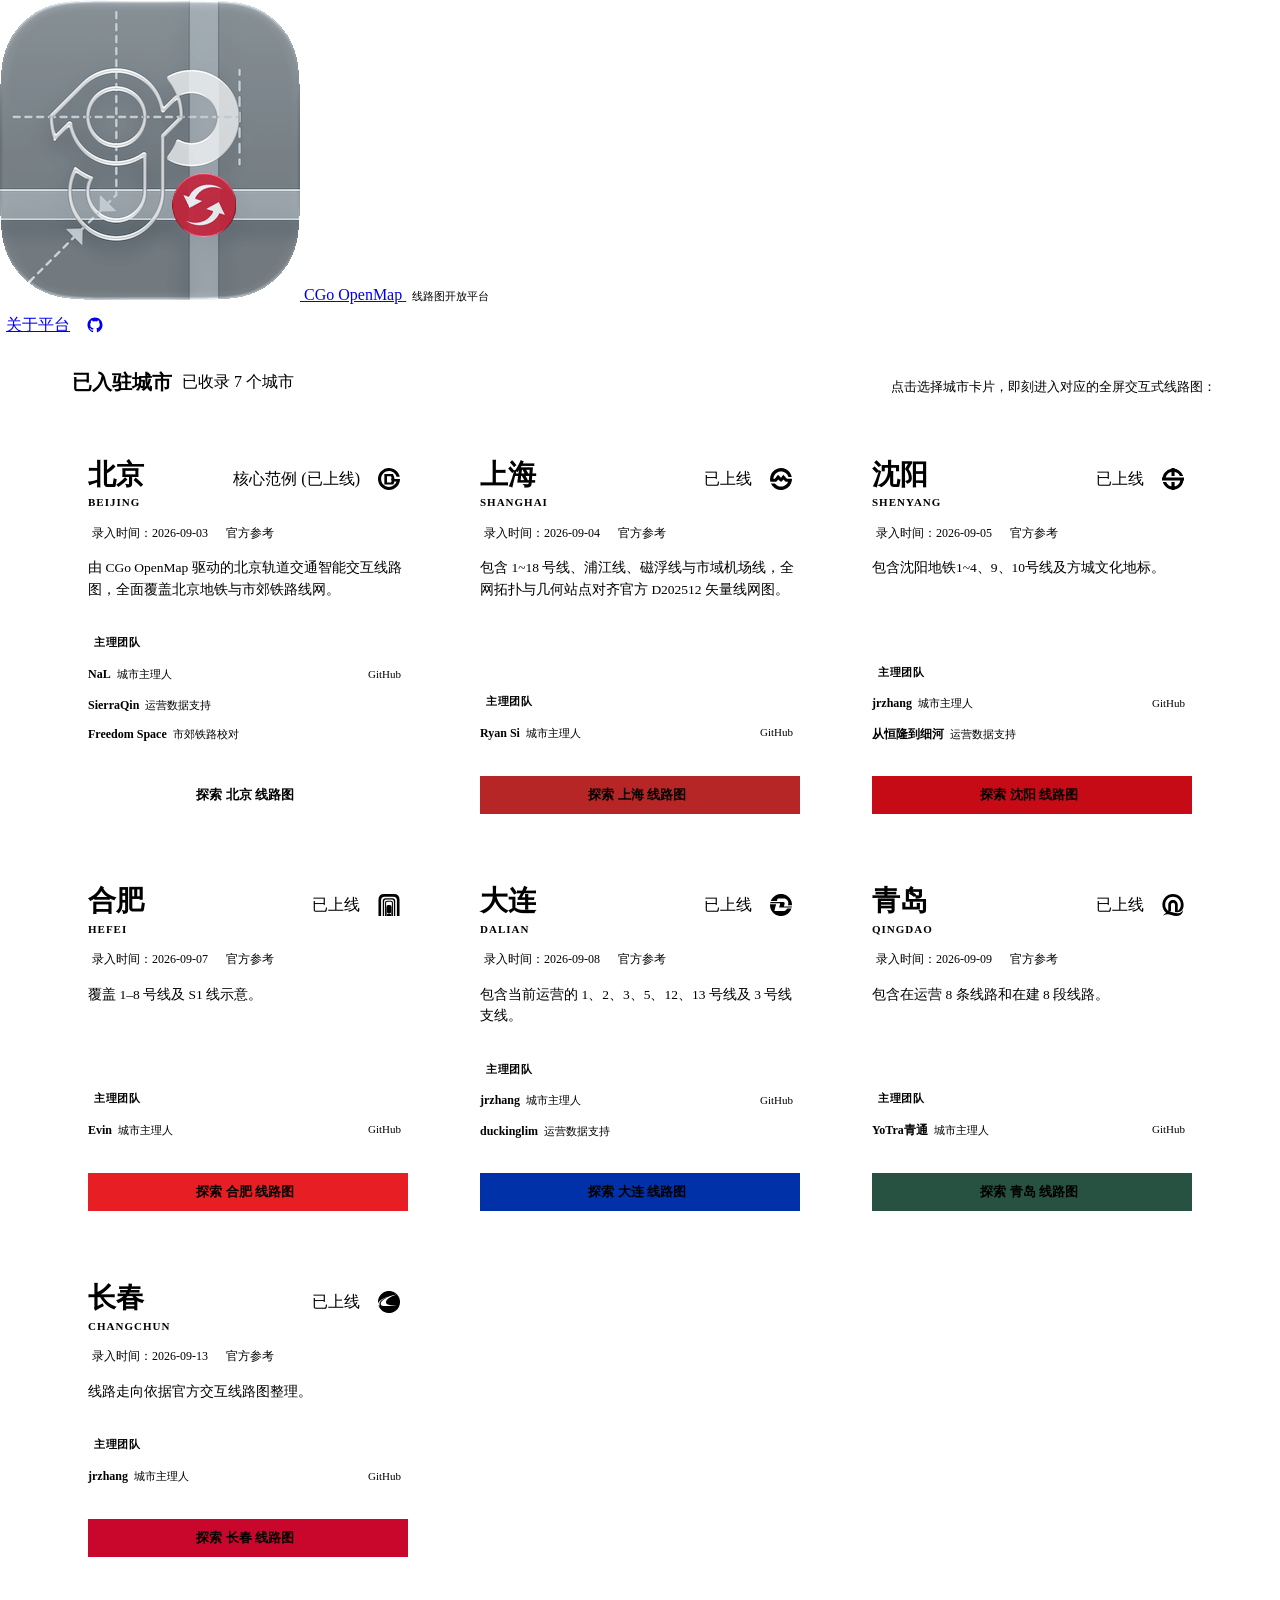
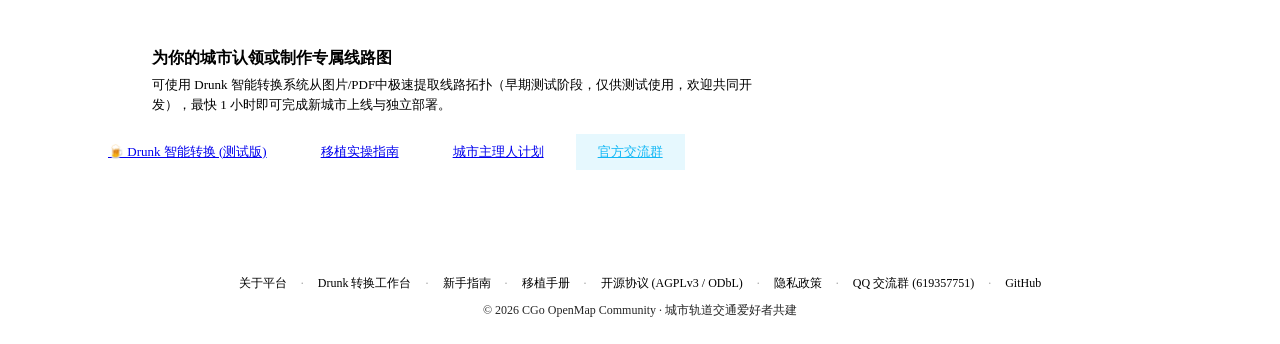
==== index.html @ 51c62a85 "chore(core): 同步上游最新版本" ====
<!DOCTYPE html>
<html lang="zh-CN">

<head>
    <meta charset="UTF-8">
    <meta name="viewport"
        content="width=device-width, initial-scale=1.0, maximum-scale=1.0, user-scalable=no, viewport-fit=cover">
    <meta name="color-scheme" content="light dark">
    <meta name="description" content="CGo OpenMap - 现代轻量开源城市轨道交通交互线路图开放平台。选择城市进入全景智能线网图。">
    <meta name="keywords" content="CGo OpenMap, 城市轨道交通, 地铁线路图, 开源地铁图, 地图开放平台">
    <link rel="shortcut icon" href="./assets/icons/favicon.ico">
    <link rel="apple-touch-icon" href="./assets/icons/mapicon2.png">
    <link rel="manifest" href="./manifest.json">
    <meta name="theme-color" media="(prefers-color-scheme: light)" content="#f8f9fa">
    <meta name="theme-color" media="(prefers-color-scheme: dark)" content="#1a1a1a">
    <title>CGo OpenMap - 城市轨道交通线路图开放平台</title>

    <!-- CGoUI 核心 Web Components 脚本预加载 -->
    <link rel="modulepreload" href="core/cgo-ui.js?v=260910.150000">
    <script type="module" src="core/cgo-ui.js?v=260910.150000"></script>

    <!-- 仅引用本地 css/ 样式表以保证项目完全独立性 -->
    <link rel="stylesheet" href="css/cgo_clr.css?v=260910.150000">
    <link rel="stylesheet" href="css/cgo_element.css?v=260910.150000">
    <link rel="stylesheet" href="css/cgo_ui.css?v=260910.150000">
    <link rel="stylesheet" href="css/cgo_components.css?v=260910.150000">

    <style>
        /* Web Components 未注册前的优雅占位，杜绝无样式闪烁 */
        cgo-icon:not(:defined),
        cgo-theme-toggle:not(:defined) {
            display: inline-flex;
            align-items: center;
            justify-content: center;
            visibility: visible;
            opacity: 0.6;
        }

        cgo-theme-toggle {
            display: inline-flex;
            vertical-align: middle;
        }

        html {
            height: auto !important;
            overflow-x: hidden !important;
            overflow-y: auto !important;
        }

        body.scrollable {
            font-family: var(--font-sans);
            background-color: var(--bg-color);
            color: var(--text-main);
            line-height: 1.6;
            min-height: 100vh;
            display: flex;
            flex-direction: column;
            overflow-x: hidden !important;
            overflow-y: auto !important;
            margin: 0;
            transition: background-color 0.3s ease, color 0.3s ease;
        }

        /* 顶部导航微调 */
        .tool-header {
            box-sizing: border-box;
        }

        .header-sub-badge {
            margin-left: 6px;
            font-size: 11px;
            font-weight: 500;
        }

        .header-right {
            display: flex;
            align-items: center;
            gap: 8px;
        }

        .header-right .btn {
            height: 34px;
            display: inline-flex;
            align-items: center;
            gap: 6px;
            box-sizing: border-box;
        }

        .header-right .btn-icon-only {
            width: 34px;
            height: 34px;
            padding: 0;
            justify-content: center;
            flex-shrink: 0;
        }

        /* 页面主体架构 */
        .portal-main {
            flex: 1;
            display: flex;
            flex-direction: column;
            width: 100%;
        }

        /* 核心内容区 */
        .portal-content {
            max-width: 1200px;
            width: 100%;
            margin: 0 auto;
            padding: 24px 24px 56px;
            box-sizing: border-box;
            flex: 1;
        }

        .section-headline {
            display: flex;
            align-items: flex-end;
            justify-content: space-between;
            flex-wrap: wrap;
            gap: 14px;
            margin-bottom: 24px;
            padding-bottom: 14px;
            border-bottom: 1px solid var(--border-color);
        }

        .section-title-group {
            display: flex;
            align-items: center;
            gap: 10px;
        }

        .section-title {
            display: flex;
            align-items: center;
            gap: 8px;
            color: var(--text-main);
        }

        .section-title h2 {
            font-size: 20px;
            font-weight: 700;
            margin: 0;
        }

        .section-subtitle {
            font-size: 13px;
            color: var(--text-light);
            margin: 0;
        }

        /* 城市主体卡片网格 */
        .city-grid {
            display: grid;
            grid-template-columns: repeat(auto-fill, minmax(350px, 1fr));
            gap: 24px;
            margin-bottom: 40px;
        }

        /* 大气城市卡片 */
        .city-card {
            background: var(--card-bg);
            border: 1px solid var(--border-color);
            border-radius: var(--radius-lg);
            padding: 24px;
            text-decoration: none;
            color: inherit;
            display: flex;
            flex-direction: column;
            justify-content: space-between;
            box-shadow: var(--shadow-sm);
            transition: transform 0.22s cubic-bezier(0.4, 0, 0.2, 1),
                box-shadow 0.22s cubic-bezier(0.4, 0, 0.2, 1),
                border-color 0.22s cubic-bezier(0.4, 0, 0.2, 1);
            cursor: pointer;
            position: relative;
            overflow: hidden;
        }

        .city-card:hover {
            transform: translateY(-4px);
            border-color: var(--primary-color);
            box-shadow: var(--shadow-lg);
        }

        .city-card-header {
            display: flex;
            align-items: flex-start;
            justify-content: space-between;
            gap: 12px;
            margin-bottom: 12px;
        }

        .city-identity {
            display: flex;
            flex-direction: column;
        }

        .city-name {
            font-size: 28px;
            font-weight: 800;
            color: var(--text-main);
            letter-spacing: -0.5px;
            line-height: 1.1;
            margin-bottom: 4px;
        }

        .city-code-tag {
            font-family: var(--font-mono);
            font-size: 11px;
            letter-spacing: 1px;
            color: var(--text-light);
            text-transform: uppercase;
            font-weight: 600;
        }

        .city-badges-box {
            display: flex;
            align-items: center;
            gap: 10px;
        }

        .city-emblem {
            width: 38px;
            height: 38px;
            border-radius: var(--radius-md);
            background: var(--btn-info-bg);
            display: flex;
            align-items: center;
            justify-content: center;
            color: var(--primary-color);
            transition: all 0.2s ease;
            flex-shrink: 0;
        }

        [data-theme="dark"] .city-emblem {
            color: #60a5fa;
        }

        .city-card:hover .city-emblem {
            background: var(--primary-color);
            color: #ffffff;
        }

        .city-emblem svg {
            width: 22px;
            height: 22px;
            max-width: 22px;
            max-height: 22px;
            fill: currentColor;
            display: block;
            flex-shrink: 0;
        }

        /* 城市元数据信息 */
        .city-meta {
            display: flex;
            align-items: center;
            gap: 14px;
            font-size: 12px;
            color: var(--text-light);
            margin-bottom: 14px;
            flex-wrap: wrap;
        }

        .city-meta-item {
            display: inline-flex;
            align-items: center;
            gap: 4px;
        }

        .city-meta-link {
            display: inline-flex;
            align-items: center;
            gap: 4px;
            color: var(--text-light);
            text-decoration: none;
            transition: color 0.15s ease;
        }

        .city-meta-link:hover {
            color: var(--primary-color);
            text-decoration: underline;
        }

        /* 城市说明 */
        .city-desc {
            font-size: 13.5px;
            color: var(--text-light);
            line-height: 1.6;
            margin: 0 0 20px 0;
            flex-grow: 1;
        }

        /* 主理人板块 */
        .city-maintainers-box {
            border-top: 1px solid var(--border-color);
            padding-top: 14px;
            margin-bottom: 16px;
        }

        .maintainers-header {
            display: flex;
            align-items: center;
            gap: 6px;
            font-size: 11px;
            font-weight: 600;
            color: var(--text-light);
            text-transform: uppercase;
            letter-spacing: 0.5px;
            margin-bottom: 10px;
        }

        .maintainer-recruiting-bar {
            background: var(--warning-bg);
            color: var(--warning-color);
            border-radius: var(--radius-sm);
            padding: 8px 12px;
            display: flex;
            align-items: center;
            justify-content: space-between;
            gap: 8px;
            font-size: 12px;
            font-weight: 500;
        }

        .recruiting-tag {
            display: inline-flex;
            align-items: center;
            gap: 6px;
        }

        .btn-xs {
            height: 24px;
            padding: 2px 8px;
            font-size: 11px;
            gap: 2px;
        }

        .maintainers-list {
            display: flex;
            flex-direction: column;
            gap: 6px;
        }

        .maintainer-item {
            display: flex;
            align-items: center;
            justify-content: space-between;
            font-size: 12px;
            padding: 2px 0;
        }

        .maintainer-profile {
            display: flex;
            align-items: baseline;
            gap: 6px;
        }

        .maintainer-name {
            font-weight: 600;
            color: var(--text-main);
        }

        .maintainer-role {
            font-size: 11px;
            color: var(--text-light);
        }

        .maintainer-gh {
            display: inline-flex;
            align-items: center;
            gap: 4px;
            font-size: 11px;
            color: var(--text-light);
            padding: 2px 7px;
            border-radius: var(--radius-xs);
            border: 1px solid var(--border-color);
            background: var(--bg-color);
            text-decoration: none;
            transition: all 0.15s ease;
        }

        .maintainer-gh:hover {
            border-color: var(--primary-color);
            color: var(--primary-color);
            background: var(--btn-info-bg);
        }

        /* 卡片底部操作 */
        .card-action {
            border-top: 1px dashed var(--border-color);
            padding-top: 14px;
            display: flex;
            width: 100%;
        }

        .btn-enter {
            width: 100%;
            height: 38px;
            padding: 0 16px !important;
            display: flex !important;
            align-items: center;
            justify-content: center;
            gap: 6px;
            font-size: 13px;
            font-weight: 600;
            white-space: nowrap;
            transition: all 0.2s ease;
            box-sizing: border-box;
        }

        /* 强制确保卡片与横幅按钮文字始终可见，禁止隐藏文字标签 */
        .btn-enter span,
        .card-action .btn span,
        .port-banner-actions .btn span {
            display: inline !important;
        }

        .enter-arrow {
            transition: transform 0.2s ease;
        }

        .city-card:hover .enter-arrow {
            transform: translateX(4px);
        }

        /* 移植与共建横幅 */
        .port-banner {
            background: var(--card-bg);
            border: 1px solid var(--border-color);
            border-radius: var(--radius-lg);
            padding: 24px 28px;
            display: flex;
            align-items: center;
            justify-content: space-between;
            gap: 20px;
            flex-wrap: wrap;
            box-shadow: var(--shadow-sm);
        }

        .port-banner-content {
            display: flex;
            align-items: center;
            gap: 16px;
            max-width: 680px;
        }

        .port-banner-icon {
            width: 44px;
            height: 44px;
            border-radius: var(--radius-md);
            background: var(--btn-info-bg);
            display: flex;
            align-items: center;
            justify-content: center;
            color: var(--primary-color);
            flex-shrink: 0;
        }

        .port-banner-info h3 {
            font-size: 16px;
            font-weight: 700;
            color: var(--text-main);
            margin: 0 0 4px 0;
        }

        .port-banner-info p {
            font-size: 13px;
            color: var(--text-light);
            line-height: 1.5;
            margin: 0;
        }

        .port-banner-actions {
            display: flex;
            align-items: center;
            gap: 10px;
            flex-wrap: wrap;
        }

        .port-banner-actions .btn {
            height: 36px;
            padding: 0 16px !important;
            display: inline-flex !important;
            align-items: center;
            justify-content: center;
            gap: 6px;
            font-size: 13px;
            white-space: nowrap;
            flex: 0 0 auto;
        }

        /* 响应式适配：允许折行，严禁隐藏文字标签 */
        @media (max-width: 768px) {
            .portal-content {
                padding: 20px 16px 40px;
            }

            .city-grid {
                grid-template-columns: 1fr;
                gap: 16px;
            }

            .port-banner {
                flex-direction: column;
                align-items: flex-start;
                padding: 20px;
            }

            .port-banner-actions {
                width: 100%;
                display: flex;
                flex-wrap: wrap;
                gap: 10px;
            }

            .port-banner-actions .btn {
                flex: 1 1 auto;
                min-width: max-content;
                padding: 0 14px !important;
                height: 36px;
                display: inline-flex !important;
                align-items: center;
                justify-content: center;
            }

            .port-banner-actions .btn span,
            .btn-enter span {
                display: inline !important;
            }

            .header-sub-badge {
                display: none;
            }
        }

        @media (max-width: 480px) {
            .port-banner-actions .btn {
                flex: 1 1 100%;
                justify-content: center;
            }
        }

        /* 页脚增强 */
        .portal-footer {
            padding: 24px 20px;
            text-align: center;
            background: var(--footer-bg);
            border-top: 1px solid var(--border-color);
            font-size: 12px;
            color: var(--text-light);
        }

        .footer-nav {
            display: flex;
            align-items: center;
            justify-content: center;
            gap: 14px;
            flex-wrap: wrap;
            margin-bottom: 8px;
        }

        .footer-nav a {
            color: var(--text-light);
            text-decoration: none;
            transition: color 0.15s ease;
        }

        .footer-nav a:hover {
            color: var(--primary-color);
            text-decoration: underline;
        }

        .footer-sep {
            opacity: 0.35;
        }

        .footer-copy {
            opacity: 0.85;
        }
    </style>
</head>

<body class="scrollable">
    <!-- CGoUI 标准顶部导航 -->
    <header class="tool-header">
        <div class="header-left">
            <a href="./index.html" class="header-title-wrapper" title="CGo OpenMap 首页">
                <img src="./assets/icons/mapicon.png" alt="CGo OpenMap" class="header-logo">
                <span class="app-title">CGo OpenMap</span>
            </a>
            <span class="badge badge-info header-sub-badge">线路图开放平台</span>
        </div>

        <div class="header-right">
            <a href="./readme.html" class="btn btn-info" title="关于平台与开源说明">
                <cgo-icon name="help"></cgo-icon>
                <span>关于平台</span>
            </a>
            <a href="https://github.com/NokiaimuL/CGo-OpenMap" target="_blank" class="btn btn-info btn-icon-only"
                title="GitHub 开源仓库">
                <svg viewBox="0 0 24 24" width="18" height="18" fill="currentColor">
                    <path
                        d="M12 2C6.477 2 2 6.484 2 12.017c0 4.425 2.865 8.18 6.839 9.504.5.092.682-.217.682-.483 0-.237-.008-.868-.013-1.703-2.782.605-3.369-1.343-3.369-1.343-.454-1.158-1.11-1.466-1.11-1.466-.908-.62.069-.608.069-.608 1.003.07 1.53 1.032 1.53 1.032.892 1.53 2.341 1.088 2.91.832.092-.647.35-1.088.636-1.338-2.22-.253-4.555-1.113-4.555-4.951 0-1.093.39-1.988 1.029-2.688-.103-.253-.446-1.272.098-2.65 0 0 .84-.27 2.75 1.026A9.564 9.564 0 0112 6.844c.85.004 1.705.115 2.504.337 1.909-1.296 2.747-1.027 2.747-1.027.546 1.379.202 2.398.1 2.651.64.7 1.028 1.595 1.028 2.688 0 3.848-2.339 4.695-4.566 4.943.359.309.678.92.678 1.855 0 1.338-.012 2.419-.012 2.747 0 .268.18.58.688.482A10.019 10.019 0 0022 12.017C22 6.484 17.522 2 12 2z" />
                </svg>
            </a>
            <cgo-theme-toggle></cgo-theme-toggle>
        </div>
    </header>

    <!-- 主体页面：以城市为核心主体 -->
    <main class="portal-main">
        <!-- 城市展陈与入口区 -->
        <section class="portal-content">
            <div class="section-headline">
                <div class="section-title-group">
                    <div class="section-title">
                        <cgo-icon name="location" size="20"></cgo-icon>
                        <h2>已入驻城市</h2>
                    </div>
                    <span class="badge badge-info" id="city-count-badge">加载中...</span>
                </div>
                <p class="section-subtitle">点击选择城市卡片，即刻进入对应的全屏交互式线路图：</p>
            </div>

            <!-- 城市卡片网格 -->
            <div class="city-grid" id="city-grid">
                <!-- 由脚本读取城市注册表动态渲染 -->
            </div>

            <!-- 移植与贡献横幅 -->
            <div class="port-banner">
                <div class="port-banner-content">
                    <div class="port-banner-icon">
                        <cgo-icon name="sparkle" size="24"></cgo-icon>
                    </div>
                    <div class="port-banner-info">
                        <h3>为你的城市认领或制作专属线路图</h3>
                        <p>可使用 Drunk 智能转换系统从图片/PDF中极速提取线路拓扑（早期测试阶段，仅供测试使用，欢迎共同开发），最快 1 小时即可完成新城市上线与独立部署。</p>
                    </div>
                </div>
                <div class="port-banner-actions">
                    <a href="./drunk/index.html" target="_blank" class="btn btn-primary" title="进入 Drunk 线路图智能转换工作台">
                        <span>🍺 Drunk 智能转换 (测试版)</span>
                        <cgo-icon name="chevron-right" size="13"></cgo-icon>
                    </a>
                    <a href="./PORTING.md" target="_blank" class="btn btn-info">
                        <cgo-icon name="file" size="15"></cgo-icon>
                        <span>移植实操指南</span>
                        <cgo-icon name="chevron-right" size="13"></cgo-icon>
                    </a>
                    <a href="./CONTRIBUTING.md" target="_blank" class="btn btn-info">
                        <cgo-icon name="user" size="15"></cgo-icon>
                        <span>城市主理人计划</span>
                        <cgo-icon name="chevron-right" size="13"></cgo-icon>
                    </a>
                    <a href="https://qm.qq.com/q/nHfgBDS68o" target="_blank" class="btn btn-info" style="background: rgba(18, 183, 245, 0.1); border-color: #12b7f5; color: #12b7f5;" title="加入官方 QQ 交流群 (619357751)">
                        <cgo-icon name="chat" size="15"></cgo-icon>
                        <span>官方交流群</span>
                        <cgo-icon name="chevron-right" size="13"></cgo-icon>
                    </a>
                </div>
            </div>
        </section>
    </main>

    <!-- CGoUI 标准页脚 -->
    <footer class="portal-footer">
        <div class="footer-nav">
            <a href="./readme.html">关于平台</a>
            <span class="footer-sep">·</span>
            <a href="./drunk/index.html">Drunk 转换工作台</a>
            <span class="footer-sep">·</span>
            <a href="./QUICKSTART.md" target="_blank">新手指南</a>
            <span class="footer-sep">·</span>
            <a href="./PORTING.md" target="_blank">移植手册</a>
            <span class="footer-sep">·</span>
            <a href="./LICENSE" target="_blank">开源协议 (AGPLv3 / ODbL)</a>
            <span class="footer-sep">·</span>
            <a href="./privacy.html">隐私政策</a>
            <span class="footer-sep">·</span>
            <a href="https://qm.qq.com/q/nHfgBDS68o" target="_blank">QQ 交流群 (619357751)</a>
            <span class="footer-sep">·</span>
            <a href="https://github.com/NokiaimuL/CGo-OpenMap" target="_blank">GitHub</a>
        </div>
        <div class="footer-copy">
            &copy; 2026 CGo OpenMap Community · 城市轨道交通爱好者共建
        </div>
    </footer>

    <!-- 脚本加载 -->
    <script src="city/data.js?v=260910.150000"></script>
    <script src="core/tool-theme.js?v=260910.150000"></script>

    <!-- 动态城市渲染与数据绑定 -->
    <script>
        (function () {
            // 规范化并自适应包装城市专属 SVG 图标；没有图标时回退为通用列车图标。
            function formatCityLogoSvg(rawSvg) {
                if (!rawSvg || typeof rawSvg !== 'string' || !rawSvg.trim()) {
                    return '<cgo-icon name="train" size="22"></cgo-icon>';
                }
                let svg = rawSvg.trim();
                // 移除 XML 声明及 DOCTYPE (如果有)
                svg = svg.replace(/<\?xml[\s\S]*?\?>/gi, '').replace(/<!DOCTYPE[\s\S]*?>/gi, '').trim();
                // 若收录时去除了 viewBox，根据坐标特征智能赋予初始视口 (1000 级 vs 100 级)
                if (!/viewBox\s*=/i.test(svg)) {
                    const pathDMatch = svg.match(/\bd=["']([^"']+)["']/i);
                    const pathD = pathDMatch ? pathDMatch[1] : '';
                    const nums = pathD.match(/-?\d+(?:\.\d+)?/g);
                    const isLarge = nums && nums.some(n => Math.abs(parseFloat(n)) > 150);
                    const initVb = isLarge ? '0 0 1024 1024' : '0 0 100 100';
                    svg = svg.replace(/<svg\b/i, `<svg viewBox="${initVb}"`);
                }
                // 统一设置 width="22" height="22" fill="currentColor"，并剥离写死的固定尺寸和填充色
                svg = svg.replace(/<svg\b([^>]*)>/i, (match, attrs) => {
                    let cleanAttrs = attrs
                        .replace(/\s+(width|height|fill)\s*=\s*["'][^"']*["']/gi, '')
                        .trim();
                    return `<svg width="22" height="22" fill="currentColor" ${cleanAttrs}>`;
                });
                return svg;
            }

            function render() {
                const grid = document.getElementById('city-grid');
                if (!grid) return;

                const registry = window.CITY_REGISTRY || {};
                const cities = Object.values(registry);

                const countBadge = document.getElementById('city-count-badge');
                if (countBadge) {
                    countBadge.textContent = `已收录 ${cities.length} 个城市`;
                }

                // 按 registerDate 升序排序
                cities.sort((a, b) => {
                    const timeA = new Date(a.registerDate || '1970-01-01').getTime();
                    const timeB = new Date(b.registerDate || '1970-01-01').getTime();
                    return timeA - timeB;
                });

                grid.innerHTML = cities.map(city => {
                    const isRecruiting = city.status === 'recruiting' || (city.maintainers && city.maintainers.some(m => m.isRecruiting));
                    const badgeClass = isRecruiting ? 'badge-warning' : 'badge-success';
                    const badgeIcon = isRecruiting ? 'sparkle' : 'check-circle';
                    const badgeText = isRecruiting ? '招募主理人' : (city.isDefault ? '核心范例 (已上线)' : '已上线');

                    // 主理团队展示
                    let maintainersHtml = '';
                    const maintainers = Array.isArray(city.maintainers) ? city.maintainers : [];

                    if (isRecruiting && maintainers.length === 1 && maintainers[0].isRecruiting) {
                        maintainersHtml = `
                            <div class="maintainer-recruiting-bar">
                                <div class="recruiting-tag">
                                    <cgo-icon name="sparkle" size="13"></cgo-icon>
                                    <span>城市主理人虚位以待</span>
                                </div>
                                <a href="${maintainers[0].github || 'https://github.com/NokiaimuL/CGo-OpenMap/blob/main/CONTRIBUTING.md'}" target="_blank" class="recruiting-link" onclick="event.stopPropagation()">
                                    <span>认领该城市</span>
                                    <cgo-icon name="arrow-right" size="11"></cgo-icon>
                                </a>
                            </div>
                        `;
                    } else {
                        maintainersHtml = `
                            <div class="maintainers-list">
                                ${maintainers.map(m => {
                            const ghBtn = m.github ? `
                                        <a href="${m.github}" target="_blank" class="maintainer-gh" title="${m.name} 的 GitHub" onclick="event.stopPropagation()">
                                            <cgo-icon name="code" size="12"></cgo-icon>
                                            <span>GitHub</span>
                                        </a>
                                    ` : '';
                            return `
                                        <div class="maintainer-item">
                                            <div class="maintainer-profile">
                                                <span class="maintainer-name">${m.name}</span>
                                                ${m.role ? `<span class="maintainer-role">${m.role}</span>` : ''}
                                            </div>
                                            ${ghBtn}
                                        </div>
                                    `;
                        }).join('')}
                            </div>
                        `;
                    }

                    // 官方参考链接
                    const officialLinkHtml = city.officialMapUrl ? `
                        <a href="${city.officialMapUrl}" target="_blank" class="city-meta-link" title="官方地铁运营单位线网参考" onclick="event.stopPropagation()">
                            <cgo-icon name="external" size="12"></cgo-icon>
                            <span>官方参考</span>
                        </a>
                    ` : '';

                    const targetUrl = `./main.html?city=${city.id}`;

                    return `
                        <div class="city-card" onclick="window.location.href='${targetUrl}'" title="进入 ${city.name} 交互线路图">
                            <div>
                                <div class="city-card-header">
                                    <div class="city-identity">
                                        <span class="city-name">${city.name}</span>
                                        <span class="city-code-tag">${city.id.toUpperCase()}</span>
                                    </div>
                                    <div class="city-badges-box">
                                        <span class="badge ${badgeClass}">
                                            <cgo-icon name="${badgeIcon}" size="12"></cgo-icon>
                                            <span>${badgeText}</span>
                                        </span>
                                        <div class="city-emblem">
                                            ${formatCityLogoSvg(city.svglogo)}
                                        </div>
                                    </div>
                                </div>

                                <div class="city-meta">
                                    <div class="city-meta-item">
                                        <cgo-icon name="calendar" size="13"></cgo-icon>
                                        <span>录入时间：${city.registerDate || '近期'}</span>
                                    </div>
                                    ${officialLinkHtml}
                                </div>

                                <p class="city-desc">${city.description || '暂无城市线网描述。'}</p>
                            </div>

                            <div>
                                <div class="city-maintainers-box">
                                    <div class="maintainers-header">
                                        <cgo-icon name="user" size="13"></cgo-icon>
                                        <span>主理团队</span>
                                    </div>
                                    ${maintainersHtml}
                                </div>

                                <div class="card-action">
                                    <span class="btn btn-primary btn-enter"${city.themeColor ? ` style="background-color: ${city.themeColor}; border-color: ${city.themeColor};"` : ''}>
                                        <span>探索 ${city.name} 线路图</span>
                                        <cgo-icon name="arrow-right" size="15" class="enter-arrow"></cgo-icon>
                                    </span>
                                </div>
                            </div>
                        </div>
                    `;
                }).join('');
                // 为去 viewBox 的自定义 SVG 图标执行边界校准 (自动校准为精确图形外包围盒，彻底兼容各种缩放基准)
                requestAnimationFrame(() => {
                    document.querySelectorAll('.city-emblem svg').forEach(svg => {
                        if (!svg.classList.contains('cgo-icon')) {
                            try {
                                const bbox = svg.getBBox();
                                if (bbox && bbox.width > 0 && bbox.height > 0) {
                                    // 自动校准为图形真实外边界
                                    svg.setAttribute('viewBox', `${bbox.x} ${bbox.y} ${bbox.width} ${bbox.height}`);
                                }
                            } catch (e) {}
                        }
                    });
                });
            }

            if (document.readyState === 'loading') {
                document.addEventListener('DOMContentLoaded', render);
            } else {
                render();
            }

            if ('serviceWorker' in navigator) {
                window.addEventListener('load', function () {
                    navigator.serviceWorker.register('./sw.js').catch(function () { });
                });
            }
        })();
    </script>
</body>

</html>
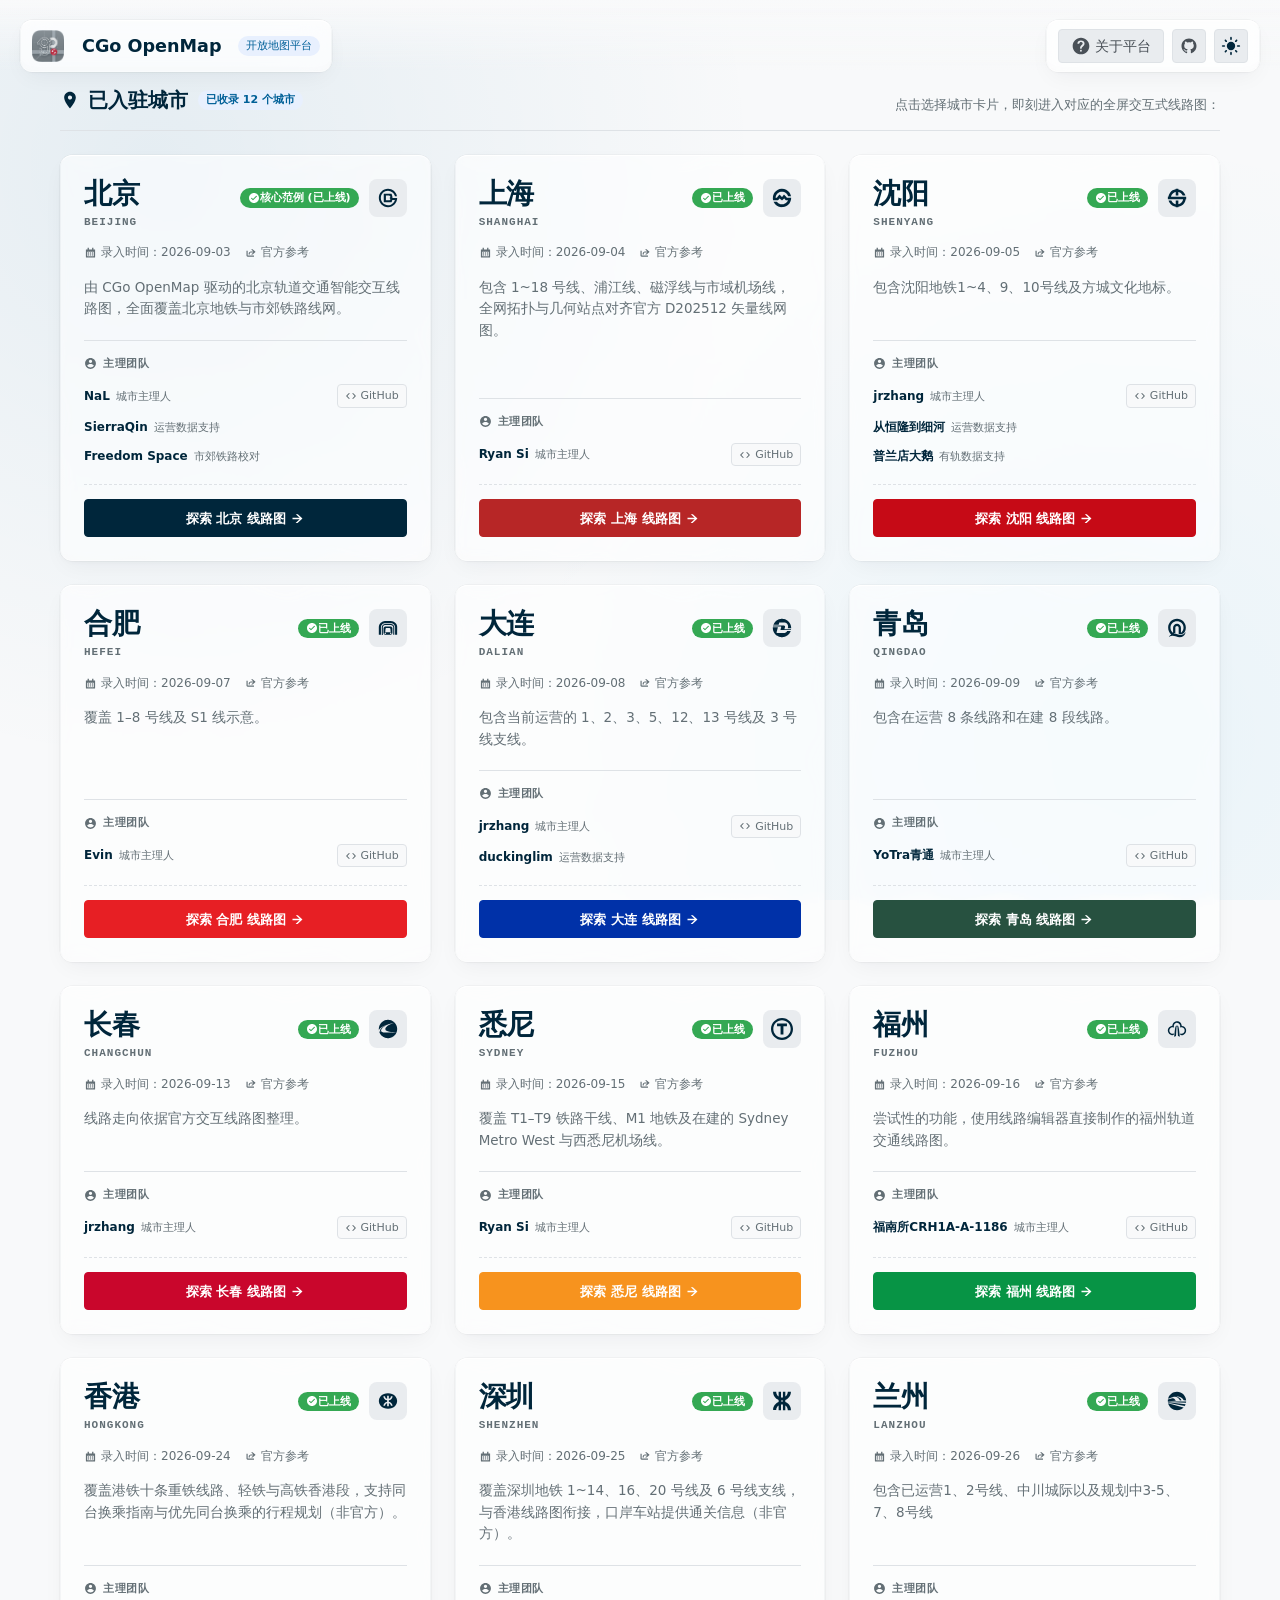
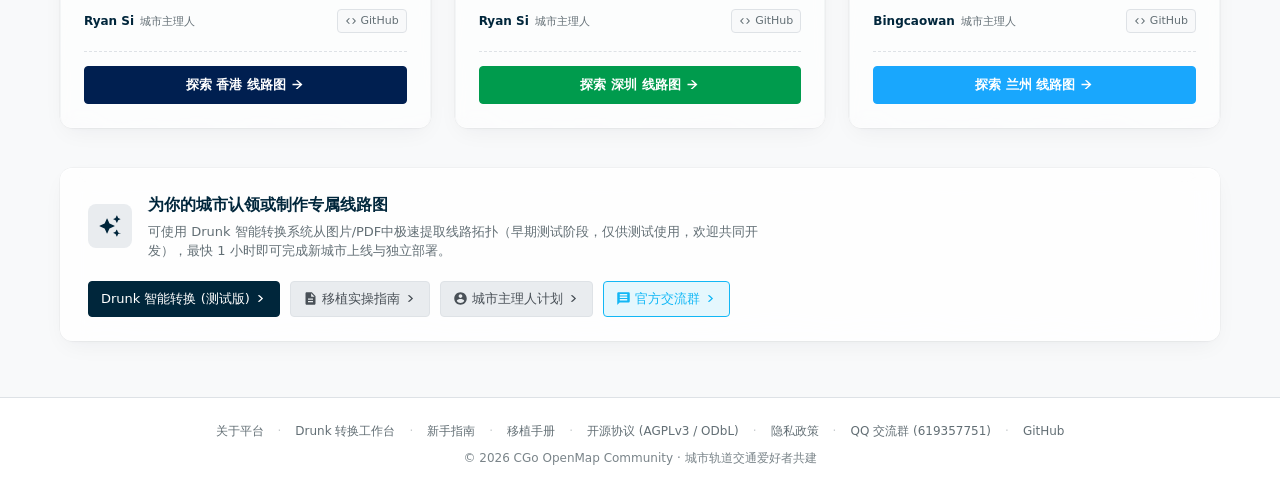
==== commit 5d573043: "Merge remote-tracking branch 'upstream/main'" ====
--- a/index.html
+++ b/index.html
@@ -1,7 +1,20 @@
 <!DOCTYPE html>
-<html lang="zh-CN">
+<html lang="zh-CN" glass-mode="liquid" header-mode="floating" bg-mode="gradient">
 
 <head>
+    <script>
+        (function () {
+            var t = localStorage.getItem('app-theme');
+            if (t) document.documentElement.setAttribute('data-theme', t);
+            var hm = localStorage.getItem('root_cgo_header_mode') || localStorage.getItem('cgo_header_mode');
+            if (hm) document.documentElement.setAttribute('header-mode', hm);
+            var gm = localStorage.getItem('cgo_glass_mode');
+            if (gm) document.documentElement.setAttribute('glass-mode', gm);
+            if (localStorage.getItem('cgo_tool_bg_enabled') === 'true') {
+                document.documentElement.classList.add('has-custom-bg');
+            }
+        })();
+    </script>
     <meta charset="UTF-8">
     <meta name="viewport"
         content="width=device-width, initial-scale=1.0, maximum-scale=1.0, user-scalable=no, viewport-fit=cover">
@@ -16,54 +29,23 @@
     <title>CGo OpenMap - 城市轨道交通线路图开放平台</title>
 
     <!-- CGoUI 核心 Web Components 脚本预加载 -->
-    <link rel="modulepreload" href="core/cgo-ui.js?v=260910.150000">
-    <script type="module" src="core/cgo-ui.js?v=260910.150000"></script>
+    <link rel="modulepreload" href="core/cgo-ui.js?v=260926.2300">
+    <script type="module" src="core/cgo-ui.js?v=260926.2300"></script>
 
     <!-- 仅引用本地 css/ 样式表以保证项目完全独立性 -->
-    <link rel="stylesheet" href="css/cgo_clr.css?v=260910.150000">
-    <link rel="stylesheet" href="css/cgo_element.css?v=260910.150000">
-    <link rel="stylesheet" href="css/cgo_ui.css?v=260910.150000">
-    <link rel="stylesheet" href="css/cgo_components.css?v=260910.150000">
+    <link rel="stylesheet" href="css/cgo_clr.css?v=260926.2300">
+    <link rel="stylesheet" href="css/cgo_element.css?v=260926.2300">
+    <link rel="stylesheet" href="css/cgo_ui.css?v=260926.2300">
+    <link rel="stylesheet" href="css/cgo_components.css?v=260926.2300">
 
     <style>
-        /* Web Components 未注册前的优雅占位，杜绝无样式闪烁 */
-        cgo-icon:not(:defined),
-        cgo-theme-toggle:not(:defined) {
-            display: inline-flex;
-            align-items: center;
-            justify-content: center;
-            visibility: visible;
-            opacity: 0.6;
-        }
-
-        cgo-theme-toggle {
-            display: inline-flex;
-            vertical-align: middle;
-        }
-
         html {
-            height: auto !important;
-            overflow-x: hidden !important;
-            overflow-y: auto !important;
+            height: auto;
+            overflow-y: auto;
         }
 
         body.scrollable {
-            font-family: var(--font-sans);
-            background-color: var(--bg-color);
-            color: var(--text-main);
-            line-height: 1.6;
-            min-height: 100vh;
-            display: flex;
-            flex-direction: column;
-            overflow-x: hidden !important;
-            overflow-y: auto !important;
-            margin: 0;
-            transition: background-color 0.3s ease, color 0.3s ease;
-        }
-
-        /* 顶部导航微调 */
-        .tool-header {
-            box-sizing: border-box;
+            overflow-x: hidden;
         }
 
         .header-sub-badge {
@@ -72,44 +54,10 @@
             font-weight: 500;
         }
 
-        .header-right {
-            display: flex;
-            align-items: center;
-            gap: 8px;
-        }
-
-        .header-right .btn {
-            height: 34px;
-            display: inline-flex;
-            align-items: center;
-            gap: 6px;
-            box-sizing: border-box;
-        }
-
-        .header-right .btn-icon-only {
-            width: 34px;
-            height: 34px;
-            padding: 0;
-            justify-content: center;
-            flex-shrink: 0;
-        }
-
-        /* 页面主体架构 */
-        .portal-main {
-            flex: 1;
-            display: flex;
-            flex-direction: column;
-            width: 100%;
-        }
-
-        /* 核心内容区 */
+        /* 核心内容区约束（浮动标题栏避让留白与骨架已由 CGoUI .tool-container 全权接管） */
         .portal-content {
             max-width: 1200px;
-            width: 100%;
-            margin: 0 auto;
-            padding: 24px 24px 56px;
-            box-sizing: border-box;
-            flex: 1;
+            padding-bottom: 56px;
         }
 
         .section-headline {
@@ -156,30 +104,22 @@
             margin-bottom: 40px;
         }
 
-        /* 大气城市卡片 */
+        /* 大气城市卡片：基于 CGoUI .glass-card 规范 */
         .city-card {
-            background: var(--card-bg);
-            border: 1px solid var(--border-color);
-            border-radius: var(--radius-lg);
             padding: 24px;
             text-decoration: none;
             color: inherit;
             display: flex;
             flex-direction: column;
             justify-content: space-between;
-            box-shadow: var(--shadow-sm);
-            transition: transform 0.22s cubic-bezier(0.4, 0, 0.2, 1),
-                box-shadow 0.22s cubic-bezier(0.4, 0, 0.2, 1),
-                border-color 0.22s cubic-bezier(0.4, 0, 0.2, 1);
             cursor: pointer;
-            position: relative;
-            overflow: hidden;
+            margin-bottom: 0;
+            transition: transform 0.25s cubic-bezier(0.32, 0.72, 0, 1),
+                box-shadow var(--glass-duration, 0.28s) var(--glass-easing, cubic-bezier(0.32, 0.72, 0, 1));
         }
 
         .city-card:hover {
             transform: translateY(-4px);
-            border-color: var(--primary-color);
-            box-shadow: var(--shadow-lg);
         }
 
         .city-card-header {
@@ -244,8 +184,6 @@
         .city-emblem svg {
             width: 22px;
             height: 22px;
-            max-width: 22px;
-            max-height: 22px;
             fill: currentColor;
             display: block;
             flex-shrink: 0;
@@ -286,7 +224,6 @@
         .city-desc {
             font-size: 13.5px;
             color: var(--text-light);
-            line-height: 1.6;
             margin: 0 0 20px 0;
             flex-grow: 1;
         }
@@ -327,13 +264,6 @@
             display: inline-flex;
             align-items: center;
             gap: 6px;
-        }
-
-        .btn-xs {
-            height: 24px;
-            padding: 2px 8px;
-            font-size: 11px;
-            gap: 2px;
         }
 
         .maintainers-list {
@@ -397,16 +327,8 @@
         .btn-enter {
             width: 100%;
             height: 38px;
-            padding: 0 16px !important;
-            display: flex !important;
-            align-items: center;
-            justify-content: center;
-            gap: 6px;
             font-size: 13px;
             font-weight: 600;
-            white-space: nowrap;
-            transition: all 0.2s ease;
-            box-sizing: border-box;
         }
 
         /* 强制确保卡片与横幅按钮文字始终可见，禁止隐藏文字标签 */
@@ -424,18 +346,15 @@
             transform: translateX(4px);
         }
 
-        /* 移植与共建横幅 */
+        /* 移植与共建横幅：基于 CGoUI .glass-card 规范 */
         .port-banner {
-            background: var(--card-bg);
-            border: 1px solid var(--border-color);
-            border-radius: var(--radius-lg);
             padding: 24px 28px;
             display: flex;
             align-items: center;
             justify-content: space-between;
             gap: 20px;
             flex-wrap: wrap;
-            box-shadow: var(--shadow-sm);
+            margin-bottom: 0;
         }
 
         .port-banner-content {
@@ -480,22 +399,12 @@
 
         .port-banner-actions .btn {
             height: 36px;
-            padding: 0 16px !important;
-            display: inline-flex !important;
-            align-items: center;
-            justify-content: center;
-            gap: 6px;
             font-size: 13px;
-            white-space: nowrap;
             flex: 0 0 auto;
         }
 
-        /* 响应式适配：允许折行，严禁隐藏文字标签 */
-        @media (max-width: 768px) {
-            .portal-content {
-                padding: 20px 16px 40px;
-            }
-
+        /* 响应式适配 (CGoUI 640px 唯一断点规范) */
+        @media (max-width: 640px) {
             .city-grid {
                 grid-template-columns: 1fr;
                 gap: 16px;
@@ -509,35 +418,16 @@
 
             .port-banner-actions {
                 width: 100%;
-                display: flex;
-                flex-wrap: wrap;
-                gap: 10px;
             }
 
             .port-banner-actions .btn {
-                flex: 1 1 auto;
+                flex: 1 1 100%;
                 min-width: max-content;
-                padding: 0 14px !important;
-                height: 36px;
-                display: inline-flex !important;
-                align-items: center;
-                justify-content: center;
-            }
-
-            .port-banner-actions .btn span,
-            .btn-enter span {
-                display: inline !important;
+                padding: 0 14px;
             }
 
             .header-sub-badge {
                 display: none;
-            }
-        }
-
-        @media (max-width: 480px) {
-            .port-banner-actions .btn {
-                flex: 1 1 100%;
-                justify-content: center;
             }
         }
 
@@ -578,90 +468,127 @@
         .footer-copy {
             opacity: 0.85;
         }
+
+        /* 移动端/异形屏顶部状态栏与信号栏保护层：
+           ① 状态栏区（0 → env safe-area-inset-top）实色遮挡，内容不穿透信号栏
+           ② 下方 16px 渐变淡出到透明，内容自然消融到信号栏后方
+           var(--bg-color) 自动跟随深色模式，无需额外 dark 选择器 */
+        .mobile-status-bar-fill {
+            position: fixed;
+            top: 0;
+            left: 0;
+            right: 0;
+            height: calc(constant(safe-area-inset-top, 0px) + 16px);
+            height: calc(env(safe-area-inset-top, 0px) + 16px);
+            /* constant() 回退给旧版 iOS Safari */
+            background: linear-gradient(
+                to bottom,
+                var(--bg-color, #f8f9fa) constant(safe-area-inset-top, 0px),
+                transparent calc(constant(safe-area-inset-top, 0px) + 16px)
+            );
+            /* 现代浏览器使用 env() */
+            background: linear-gradient(
+                to bottom,
+                var(--bg-color, #f8f9fa) env(safe-area-inset-top, 0px),
+                transparent calc(env(safe-area-inset-top, 0px) + 16px)
+            );
+            z-index: 50001;
+            pointer-events: none;
+        }
     </style>
 </head>
 
 <body class="scrollable">
-    <!-- CGoUI 标准顶部导航 -->
+    <!-- 移动端顶部状态栏/信号栏实色安全区保护层：遮挡页面滚动穿透内容，实心填充与背景同色 -->
+    <div class="mobile-status-bar-fill" aria-hidden="true"></div>
+
+    <!-- CGoUI 浮动双岛标题栏 -->
     <header class="tool-header">
-        <div class="header-left">
-            <a href="./index.html" class="header-title-wrapper" title="CGo OpenMap 首页">
-                <img src="./assets/icons/mapicon.png" alt="CGo OpenMap" class="header-logo">
+        <div class="header-island header-island-left glass-surface">
+            <div class="header-center">
+                <div class="img-icon-wrapper header-logo-wrapper">
+                    <img src="./assets/icons/mapicon.png" alt="CGo OpenMap" class="header-logo" loading="eager"
+                        decoding="async"
+                        onload="this.classList.add('loaded');this.parentElement&&this.parentElement.classList.add('loaded');">
+                    <cgo-icon name="sparkle" class="icon-placeholder"></cgo-icon>
+                </div>
                 <span class="app-title">CGo OpenMap</span>
-            </a>
-            <span class="badge badge-info header-sub-badge">线路图开放平台</span>
+                <span class="badge badge-info header-sub-badge">开放地图平台</span>
+            </div>
         </div>
 
-        <div class="header-right">
-            <a href="./readme.html" class="btn btn-info" title="关于平台与开源说明">
-                <cgo-icon name="help"></cgo-icon>
-                <span>关于平台</span>
-            </a>
-            <a href="https://github.com/NokiaimuL/CGo-OpenMap" target="_blank" class="btn btn-info btn-icon-only"
-                title="GitHub 开源仓库">
-                <svg viewBox="0 0 24 24" width="18" height="18" fill="currentColor">
-                    <path
-                        d="M12 2C6.477 2 2 6.484 2 12.017c0 4.425 2.865 8.18 6.839 9.504.5.092.682-.217.682-.483 0-.237-.008-.868-.013-1.703-2.782.605-3.369-1.343-3.369-1.343-.454-1.158-1.11-1.466-1.11-1.466-.908-.62.069-.608.069-.608 1.003.07 1.53 1.032 1.53 1.032.892 1.53 2.341 1.088 2.91.832.092-.647.35-1.088.636-1.338-2.22-.253-4.555-1.113-4.555-4.951 0-1.093.39-1.988 1.029-2.688-.103-.253-.446-1.272.098-2.65 0 0 .84-.27 2.75 1.026A9.564 9.564 0 0112 6.844c.85.004 1.705.115 2.504.337 1.909-1.296 2.747-1.027 2.747-1.027.546 1.379.202 2.398.1 2.651.64.7 1.028 1.595 1.028 2.688 0 3.848-2.339 4.695-4.566 4.943.359.309.678.92.678 1.855 0 1.338-.012 2.419-.012 2.747 0 .268.18.58.688.482A10.019 10.019 0 0022 12.017C22 6.484 17.522 2 12 2z" />
-                </svg>
-            </a>
-            <cgo-theme-toggle></cgo-theme-toggle>
+        <div class="header-island header-island-right glass-surface">
+            <div class="header-right">
+                <a href="./readme.html" class="btn btn-info" title="关于平台与开源说明">
+                    <cgo-icon name="help"></cgo-icon>
+                    <span>关于平台</span>
+                </a>
+                <a href="https://github.com/NokiaimuL/CGo-OpenMap" target="_blank" class="btn btn-info btn-icon-only"
+                    title="GitHub 开源仓库">
+                    <svg viewBox="0 0 24 24" width="18" height="18" fill="currentColor">
+                        <path
+                            d="M12 2C6.477 2 2 6.484 2 12.017c0 4.425 2.865 8.18 6.839 9.504.5.092.682-.217.682-.483 0-.237-.008-.868-.013-1.703-2.782.605-3.369-1.343-3.369-1.343-.454-1.158-1.11-1.466-1.11-1.466-.908-.62.069-.608.069-.608 1.003.07 1.53 1.032 1.53 1.032.892 1.53 2.341 1.088 2.91.832.092-.647.35-1.088.636-1.338-2.22-.253-4.555-1.113-4.555-4.951 0-1.093.39-1.988 1.029-2.688-.103-.253-.446-1.272.098-2.65 0 0 .84-.27 2.75 1.026A9.564 9.564 0 0112 6.844c.85.004 1.705.115 2.504.337 1.909-1.296 2.747-1.027 2.747-1.027.546 1.379.202 2.398.1 2.651.64.7 1.028 1.595 1.028 2.688 0 3.848-2.339 4.695-4.566 4.943.359.309.678.92.678 1.855 0 1.338-.012 2.419-.012 2.747 0 .268.18.58.688.482A10.019 10.019 0 0022 12.017C22 6.484 17.522 2 12 2z" />
+                    </svg>
+                </a>
+                <cgo-theme-toggle></cgo-theme-toggle>
+            </div>
         </div>
     </header>
 
-    <!-- 主体页面：以城市为核心主体 -->
-    <main class="portal-main">
-        <!-- 城市展陈与入口区 -->
-        <section class="portal-content">
-            <div class="section-headline">
-                <div class="section-title-group">
-                    <div class="section-title">
-                        <cgo-icon name="location" size="20"></cgo-icon>
-                        <h2>已入驻城市</h2>
-                    </div>
-                    <span class="badge badge-info" id="city-count-badge">加载中...</span>
+    <!-- 主体页面：以城市为核心主体（采用 CGoUI 标准主容器 .tool-container） -->
+    <main class="tool-container portal-content">
+        <div class="section-headline">
+            <div class="section-title-group">
+                <div class="section-title">
+                    <cgo-icon name="location" size="20"></cgo-icon>
+                    <h2>已入驻城市</h2>
                 </div>
-                <p class="section-subtitle">点击选择城市卡片，即刻进入对应的全屏交互式线路图：</p>
+                <span class="badge badge-info" id="city-count-badge">加载中...</span>
             </div>
-
-            <!-- 城市卡片网格 -->
-            <div class="city-grid" id="city-grid">
-                <!-- 由脚本读取城市注册表动态渲染 -->
-            </div>
-
-            <!-- 移植与贡献横幅 -->
-            <div class="port-banner">
-                <div class="port-banner-content">
-                    <div class="port-banner-icon">
-                        <cgo-icon name="sparkle" size="24"></cgo-icon>
-                    </div>
-                    <div class="port-banner-info">
-                        <h3>为你的城市认领或制作专属线路图</h3>
-                        <p>可使用 Drunk 智能转换系统从图片/PDF中极速提取线路拓扑（早期测试阶段，仅供测试使用，欢迎共同开发），最快 1 小时即可完成新城市上线与独立部署。</p>
-                    </div>
+            <p class="section-subtitle">点击选择城市卡片，即刻进入对应的全屏交互式线路图：</p>
+        </div>
+
+        <!-- 城市卡片网格 -->
+        <div class="city-grid" id="city-grid">
+            <!-- 由脚本读取城市注册表动态渲染 -->
+        </div>
+
+        <!-- 移植与贡献横幅 (Tier B 不可交互底板) -->
+        <div class="port-banner glass-panel">
+            <div class="liquid-glass-effect"></div>
+            <div class="port-banner-content">
+                <div class="port-banner-icon">
+                    <cgo-icon name="sparkle" size="24"></cgo-icon>
                 </div>
-                <div class="port-banner-actions">
-                    <a href="./drunk/index.html" target="_blank" class="btn btn-primary" title="进入 Drunk 线路图智能转换工作台">
-                        <span>🍺 Drunk 智能转换 (测试版)</span>
-                        <cgo-icon name="chevron-right" size="13"></cgo-icon>
-                    </a>
-                    <a href="./PORTING.md" target="_blank" class="btn btn-info">
-                        <cgo-icon name="file" size="15"></cgo-icon>
-                        <span>移植实操指南</span>
-                        <cgo-icon name="chevron-right" size="13"></cgo-icon>
-                    </a>
-                    <a href="./CONTRIBUTING.md" target="_blank" class="btn btn-info">
-                        <cgo-icon name="user" size="15"></cgo-icon>
-                        <span>城市主理人计划</span>
-                        <cgo-icon name="chevron-right" size="13"></cgo-icon>
-                    </a>
-                    <a href="https://qm.qq.com/q/nHfgBDS68o" target="_blank" class="btn btn-info" style="background: rgba(18, 183, 245, 0.1); border-color: #12b7f5; color: #12b7f5;" title="加入官方 QQ 交流群 (619357751)">
-                        <cgo-icon name="chat" size="15"></cgo-icon>
-                        <span>官方交流群</span>
-                        <cgo-icon name="chevron-right" size="13"></cgo-icon>
-                    </a>
+                <div class="port-banner-info">
+                    <h3>为你的城市认领或制作专属线路图</h3>
+                    <p>可使用 Drunk 智能转换系统从图片/PDF中极速提取线路拓扑（早期测试阶段，仅供测试使用，欢迎共同开发），最快 1 小时即可完成新城市上线与独立部署。</p>
                 </div>
             </div>
-        </section>
+            <div class="port-banner-actions">
+                <a href="./drunk/" target="_blank" class="btn btn-primary" title="进入 Drunk 线路图智能转换工作台">
+                    <span>Drunk 智能转换 (测试版)</span>
+                    <cgo-icon name="chevron-right" size="13"></cgo-icon>
+                </a>
+                <a href="./PORTING.md" target="_blank" class="btn btn-info">
+                    <cgo-icon name="file" size="15"></cgo-icon>
+                    <span>移植实操指南</span>
+                    <cgo-icon name="chevron-right" size="13"></cgo-icon>
+                </a>
+                <a href="./CONTRIBUTING.md" target="_blank" class="btn btn-info">
+                    <cgo-icon name="user" size="15"></cgo-icon>
+                    <span>城市主理人计划</span>
+                    <cgo-icon name="chevron-right" size="13"></cgo-icon>
+                </a>
+                <a href="https://qm.qq.com/q/nHfgBDS68o" target="_blank" class="btn btn-info"
+                    style="background: rgba(18, 183, 245, 0.1); border-color: #12b7f5; color: #12b7f5;"
+                    title="加入官方 QQ 交流群 (619357751)">
+                    <cgo-icon name="chat" size="15"></cgo-icon>
+                    <span>官方交流群</span>
+                    <cgo-icon name="chevron-right" size="13"></cgo-icon>
+                </a>
+            </div>
+        </div>
     </main>
 
     <!-- CGoUI 标准页脚 -->
@@ -669,7 +596,7 @@
         <div class="footer-nav">
             <a href="./readme.html">关于平台</a>
             <span class="footer-sep">·</span>
-            <a href="./drunk/index.html">Drunk 转换工作台</a>
+            <a href="./drunk/">Drunk 转换工作台</a>
             <span class="footer-sep">·</span>
             <a href="./QUICKSTART.md" target="_blank">新手指南</a>
             <span class="footer-sep">·</span>
@@ -689,14 +616,57 @@
     </footer>
 
     <!-- 脚本加载 -->
-    <script src="city/data.js?v=260910.150000"></script>
-    <script src="core/tool-theme.js?v=260910.150000"></script>
+    <script src="city/data.js?v=260926.2300"></script>
+    <script src="core/tool-theme.js?v=260926.2300"></script>
 
     <!-- 动态城市渲染与数据绑定 -->
     <script>
+        /**
+         * 进入指定城市的线路图。
+         * 先把选择写入本地偏好再跳转：部分静态服务器（如 npx serve 默认的 cleanUrls）
+         * 会把 /main.html?city=xxx 重定向为 /main 并丢掉查询串，
+         * 此时 city/data.js 会用本地偏好兜底，仍能打开正确城市而不是回退到北京。
+         */
+        window.enterCity = function (cityId) {
+            if (!cityId) return;
+            try { localStorage.setItem('cgo_openmap_city', String(cityId)); } catch (e) { /* ignore */ }
+            window.location.href = './main.html?city=' + encodeURIComponent(cityId);
+        };
         (function () {
-            // 规范化并自适应包装城市专属 SVG 图标；没有图标时回退为通用列车图标。
-            function formatCityLogoSvg(rawSvg) {
+            // 规范化并包装城市徽标；优先使用 CGoUI 官方原生收录城市图标（已内置 42+ 座城市），缺失时回退自定义 SVG 或通用列车图标。
+            const CGO_BUILTIN_CITY_ICONS = new Set([
+                'beijing', 'changchun', 'dalian', 'fuzhou', 'hefei', 'qingdao', 'shanghai', 'shenyang',
+                'changsha', 'changzhou', 'chengdu', 'chongqing', 'dongguan', 'foshan', 'guangzhou', 'guiyang',
+                'hangzhou', 'harbin', 'hongkong', 'jinan', 'kaohsiung', 'kunming', 'lanzhou', 'nanchang',
+                'nanjing', 'nanning', 'nantong', 'ningbo', 'shijiazhuang', 'shenzhen', 'suzhou', 'taipei',
+                'taiyuan', 'taoyuan', 'tianjin', 'wenzhou', 'wuhan', 'wuhu', 'wuxi', 'xiamen',
+                'xian', 'zhengzhou',
+                // 常用别名兼容
+                'xianggang', 'taibei', 'gaoxiong', 'haerbin', 'xi-an'
+            ]);
+
+            function formatCityLogoSvg(cityOrSvg) {
+                if (!cityOrSvg) return '<cgo-icon name="train" size="22"></cgo-icon>';
+                let cityId = '';
+                let rawSvg = '';
+                if (typeof cityOrSvg === 'object') {
+                    cityId = (cityOrSvg.id || '').toLowerCase();
+                    rawSvg = cityOrSvg.svglogo || '';
+                } else if (typeof cityOrSvg === 'string') {
+                    rawSvg = cityOrSvg;
+                }
+                const hasBuiltin = (name) => {
+                    if (!name) return false;
+                    if (CGO_BUILTIN_CITY_ICONS.has(name)) return true;
+                    if (window.CGO && typeof window.CGO.iconList === 'function') {
+                        return window.CGO.iconList().includes(name);
+                    }
+                    return false;
+                };
+
+                if (cityId && hasBuiltin(cityId)) {
+                    return `<cgo-icon name="${cityId}" size="22"></cgo-icon>`;
+                }
                 if (!rawSvg || typeof rawSvg !== 'string' || !rawSvg.trim()) {
                     return '<cgo-icon name="train" size="22"></cgo-icon>';
                 }
@@ -799,7 +769,8 @@
                     const targetUrl = `./main.html?city=${city.id}`;
 
                     return `
-                        <div class="city-card" onclick="window.location.href='${targetUrl}'" title="进入 ${city.name} 交互线路图">
+                        <div class="city-card glass-card" onclick="window.enterCity('${city.id}')" title="进入 ${city.name} 交互线路图">
+                            <div class="liquid-glass-effect"></div>
                             <div>
                                 <div class="city-card-header">
                                     <div class="city-identity">
@@ -812,7 +783,7 @@
                                             <span>${badgeText}</span>
                                         </span>
                                         <div class="city-emblem">
-                                            ${formatCityLogoSvg(city.svglogo)}
+                                            ${formatCityLogoSvg(city)}
                                         </div>
                                     </div>
                                 </div>
@@ -857,7 +828,7 @@
                                     // 自动校准为图形真实外边界
                                     svg.setAttribute('viewBox', `${bbox.x} ${bbox.y} ${bbox.width} ${bbox.height}`);
                                 }
-                            } catch (e) {}
+                            } catch (e) { }
                         }
                     });
                 });
@@ -871,11 +842,25 @@
 
             if ('serviceWorker' in navigator) {
                 window.addEventListener('load', function () {
-                    navigator.serviceWorker.register('./sw.js').catch(function () { });
+                    navigator.serviceWorker.register('./sw.js')
+                        .then(function (reg) { reg.update().catch(function () { }); })
+                        .catch(function () { });
                 });
             }
         })();
     </script>
+
+    <!-- 硬件加速 SVG 折射滤镜定义（液态玻璃标准物理折射） -->
+    <svg style="position: absolute; width: 0; height: 0; overflow: hidden;" aria-hidden="true">
+        <defs>
+            <filter id="glass-distortion" x="0%" y="0%" width="100%" height="100%" filterUnits="objectBoundingBox"
+                color-interpolation-filters="sRGB">
+                <feTurbulence type="fractalNoise" baseFrequency="0.02 0.02" numOctaves="1" result="noise" />
+                <feDisplacementMap in="SourceGraphic" in2="noise" scale="20" xChannelSelector="R"
+                    yChannelSelector="G" />
+            </filter>
+        </defs>
+    </svg>
 </body>
 
-</html>
+</html>
--- a/css/cgo_clr.css
+++ b/css/cgo_clr.css
@@ -0,0 +1,1329 @@
+/*
+ * ╔══════════════════════════════════════════════════════════════╗
+ * ║           CGo UI Library — cgo_clr.css                      ║
+ * ║           颜色与配色系统 (Color & Palette System)            ║
+ * ║                                                              ║
+ * ║  版本：1.0.0 · 2026-06                                       ║
+ * ║  作者：Central Go / NaL                                      ║
+ * ║                                                              ║
+ * ║  内容：                                                      ║
+ * ║    1. 全局色彩 Token（亮色 / 暗色主题）                       ║
+ * ║    2. 语义色（成功 / 警告 / 危险 / 信息）                     ║
+ * ║    3. 管理台权限色                                            ║
+ * ║    4. 玻璃态（Glassmorphism）色                               ║
+ * ║    5. 地图专用色（线路图背景、站点描边等）                     ║
+ * ║    6. 北京地铁各线路标志色                                    ║
+ * ║    7. 用户头像预制配色                                        ║
+ * ║    8. 品牌色与系统自适应 Token                                ║
+ * ╚══════════════════════════════════════════════════════════════╝
+ */
+
+/* =====================================================
+   §1  全局色彩 Token — 亮色模式 (Light Mode)
+   ===================================================== */
+:root {
+    /* ── 背景层 ── */
+    --bg-color: #f8f9fa; /* 页面底层背景 */
+    --bg-body: var(--bg-color);
+    --card-bg: #ffffff; /* 卡片 / 表格 / 容器背景 */
+    --panel-bg: #ffffff; /* 面板背景 */
+    --bg-card: var(--card-bg);
+
+    /* ── 文字 ── */
+    --text-main: #00263b; /* 主文字（品牌深蓝黑） */
+    --text-light: #636f75; /* 次要 / 辅助文字 */
+    --text-color: var(--text-main);
+
+    /* ── 边框 / 分割线 ── */
+    --border-color: #dee2e6;
+
+    /* ── 品牌主色 ── */
+    --primary-color: #00263b; /* 深蓝：按钮 / 高亮 / 选中 */
+    --primary-hover: #004060;
+    --btn-text: #ffffff;
+
+    /* ── 导航 ── */
+    --header-bg: #ffffff;
+    --header-height: 60px;
+    --footer-bg: #ffffff;
+    --cgo-floating-scrim-start: var(--bg-color, #f8f9fa);
+    --cgo-floating-scrim-end: rgba(248, 249, 250, 0);
+
+    /* ── 次级按钮 (灰色系) ── */
+    --btn-info-bg: #e9ecef;
+    --btn-info-text: #495057;
+    --btn-info-hover: #dee2e6;
+
+    /* ── 表格 ── */
+    --table-head-bg: #f1f3f5;
+    --table-head-text: #00263b;
+    --table-row-hover: #f8f9fa;
+    --table-cell-border: #eeeeee;
+
+    /* ── 选项卡 ── */
+    --tab-bg: #f8f9fa;
+    --tab-hover: rgba(0, 0, 0, 0.03);
+
+    /* ── 帮助弹窗 ── */
+    --help-code-bg: #f7f9fa;
+    --filter-tag-bg: #f8f9fa;
+    --filter-toolbar-bg: #eef2f7;
+}
+
+/* =====================================================
+   §1  全局色彩 Token — 暗色模式 (Dark Mode)
+   ===================================================== */
+[data-theme='dark'] {
+    --bg-color: #1a1a1a;
+    --bg-body: var(--bg-color);
+    --card-bg: #1f2020;
+    --panel-bg: #1f2020;
+    --bg-card: var(--card-bg);
+
+    --text-main: #e5e8ea;
+    --text-light: #a0b0b9;
+    --text-color: var(--text-main);
+
+    --border-color: #333333;
+
+    --primary-color: #006098; /* 暗模式下提亮，适配深底 */
+    --primary-hover: #0070b0;
+    --btn-text: #ffffff;
+
+    --header-bg: #1f2020;
+    --footer-bg: #1f2020;
+    --cgo-floating-scrim-start: var(--bg-color, #1a1a1a);
+    --cgo-floating-scrim-end: rgba(26, 26, 26, 0);
+
+    --btn-info-bg: #373838;
+    --btn-info-text: #e5e8ea;
+    --btn-info-hover: #4a4b4c;
+
+    --table-head-bg: #2c2d2e;
+    --table-head-text: #e5e8ea;
+    --table-row-hover: #2a2b2c;
+    --table-cell-border: #333333;
+
+    --tab-bg: #2c2d2e;
+    --tab-hover: rgba(255, 255, 255, 0.05);
+
+    --help-code-bg: #2a2a2a;
+    --filter-tag-bg: #2c2d2e;
+    --filter-toolbar-bg: #2c2d2e;
+}
+
+/* =====================================================
+   §2  语义色 (Semantic Colors)
+   ===================================================== */
+:root {
+    /* 成功 */
+    --success-color: #34a853;
+    --success-bg: #e6ffed;
+    --success-border: #a8d5b5;
+
+    /* 警告 */
+    --warning-color: #f59e0b;
+    --warning-bg: rgba(255, 243, 205, 0.5);
+    --warning-border: rgba(255, 238, 186, 0.5);
+
+    /* 危险 */
+    --danger-color: #ea4335;
+    --danger-hover: #b3261e;
+    --danger-bg: #fff1f1;
+    --danger-border: #e58f8f;
+
+    /* 信息 */
+    --info-color: #006098;
+    --info-bg: #e8f0fe;
+    --info-border: #b8d0ee;
+
+    /* 对比模式 — 差异 */
+    --diff-bg: #efbdc3;
+    --diff-text: #d93025;
+    /* 对比模式 — 相同 */
+    --same-bg: #e6ffed;
+    --same-text: #137333;
+    /* 选中列 */
+    --selected-bg: #e8f0fe;
+}
+
+[data-theme='dark'] {
+    --success-color: #34a853;
+    --success-bg: #1b3e20;
+    --success-border: #2d5c36;
+
+    --warning-color: #f59e0b;
+    --warning-bg: rgba(100, 75, 0, 0.2);
+    --warning-border: rgba(120, 90, 0, 0.3);
+
+    --danger-color: #ea4335;
+    --danger-hover: #ff5252;
+    --danger-bg: #3b0f0f;
+    --danger-border: #7a2424;
+
+    --info-color: #006098;
+    --info-bg: #1a2a3a;
+    --info-border: #2a4060;
+
+    --diff-bg: #5c1b1b;
+    --diff-text: #ea4335;
+    --same-bg: #1b3e20;
+    --same-text: #34a853;
+    --selected-bg: rgba(66, 133, 244, 0.2);
+}
+
+/* =====================================================
+   §3  管理台权限色 (Admin Permission Colors)
+   ===================================================== */
+:root {
+    --permission-enabled: #16803d;
+    --permission-enabled-soft: #edf8f1;
+    --permission-enabled-border: #badfc8;
+
+    --permission-disabled: #52637a;
+    --permission-disabled-soft: #f0f4f8;
+    --permission-disabled-border: #b9c5d4;
+
+    --permission-hidden: #c62828;
+    --permission-hidden-soft: #fff1f1;
+    --permission-hidden-border: #e58f8f;
+
+    --permission-inherit: #64748b;
+    --permission-inherit-soft: #f2f5f8;
+    --permission-inherit-border: #d2dbe6;
+}
+
+[data-theme='dark'] {
+    --permission-enabled: #81c995;
+    --permission-enabled-soft: #163820;
+    --permission-enabled-border: #245934;
+
+    --permission-disabled: #94a3b8;
+    --permission-disabled-soft: #202936;
+    --permission-disabled-border: #334155;
+
+    --permission-hidden: #ff8a80;
+    --permission-hidden-soft: #3d1414;
+    --permission-hidden-border: #5c1c1c;
+
+    --permission-inherit: #a1b0cb;
+    --permission-inherit-soft: #242d3d;
+    --permission-inherit-border: #37455d;
+}
+
+/* =====================================================
+   §4  玻璃态色与 Liquid Glass 模式体系 (Glassmorphism & Liquid Glass)
+   ===================================================== */
+:root {
+    /* ══════════════════════════════════════════════════════
+       CGoUI 玻璃系统中央默认档位配置 (Single Source of Truth)
+       当前：liquid（默认启用物理折射液态玻璃）
+       ══════════════════════════════════════════════════════ */
+    --cgo-glass-default: liquid;
+
+    /* ══════════════════════════════════════════════════════
+       CGoUI 顶栏模式中央默认档位配置 (Single Source of Truth)
+       classic: 默认原版经典吸顶顶栏（Zero-Regression 零变更保证）
+       floating: 新版脱离文档流的双岛屿/单胶囊悬浮菜单栏
+       ══════════════════════════════════════════════════════ */
+    --cgo-header-default: classic;
+    --header-floating-height: 52px;
+    --header-floating-mobile-height: 48px;
+    --header-floating-radius: 12px;
+    --header-floating-shadow: 0 4px 20px rgba(0, 0, 0, 0.18);
+    --cgo-nav-width: 280px;
+
+    /* ══════════════════════════════════════════════════════
+       CGoUI 背景模式中央默认档位配置 (Single Source of Truth)
+       solid: 默认原版纯色背景（Zero-Regression 零变更保证，使用 --bg-color）
+       gradient: 轻微多维微质感径向双光源渐变背景，衬托玻璃态与沉浸式体验
+       ══════════════════════════════════════════════════════ */
+    --cgo-bg-default: solid;
+    --bg-gradient-light:
+        radial-gradient(circle at 12% 18%, rgba(0, 96, 152, 0.08), transparent 45%),
+        radial-gradient(circle at 88% 82%, rgba(0, 160, 233, 0.06), transparent 45%),
+        var(--bg-color, #f8f9fa);
+    --bg-gradient-dark:
+        radial-gradient(circle at 12% 18%, rgba(0, 96, 152, 0.16), transparent 50%),
+        radial-gradient(circle at 88% 82%, rgba(15, 35, 65, 0.40), transparent 50%),
+        var(--bg-color, #0f1115);
+    --bg-gradient: var(--bg-gradient-light);
+
+    /* 物理光圈与缓动参数 */
+    --lg-rim-lit: 0.95;
+    --lg-rim-dark: 0.04;
+    --lg-rim-hold: 1px;
+    --lg-rim-fade: 12px;
+    --lg-rim-side: 4px;
+    --glass-easing: cubic-bezier(0.32, 0.72, 0, 1);
+    --glass-duration: 0.28s;
+
+    /* 默认：液态玻璃 Liquid Glass 规范（完全对齐 tool.html 真实物理折射） */
+    --glass-refraction-filter: url(#glass-distortion);
+    --glass-backdrop-blur: blur(5px) saturate(130%);
+    --glass-backdrop-blur-surface: blur(14px) saturate(135%);
+    --glass-backdrop-filter: blur(5px) saturate(130%) url(#glass-distortion);
+    --glass-backdrop-filter-surface: blur(14px) saturate(135%) url(#glass-distortion);
+    --glass-bg: rgba(255, 255, 255, 0.60);
+    --glass-bg-hover: rgba(255, 255, 255, 0.68);
+    --glass-bg-card: rgba(255, 255, 255, 0.60);
+    --glass-bg-card-hover: rgba(255, 255, 255, 0.68);
+    --glass-bg-surface: rgba(255, 255, 255, 0.72);
+    --glass-bg-panel: rgba(255, 255, 255, 0.82);
+    --glass-border: rgba(255, 255, 255, 0.40);
+    --glass-shadow:
+        0 0 0 0.5px rgba(0, 0, 0, 0.06),
+        0 8px 24px -6px rgba(0, 38, 59, 0.06),
+        0 2px 6px -2px rgba(0, 38, 59, 0.04),
+        inset 0 1px 1px 0 rgba(255, 255, 255, 0.8),
+        inset 0 -8px 16px -12px rgba(0, 0, 0, 0.03);
+    --glass-shadow-hover:
+        0 0 0 0.5px rgba(0, 0, 0, 0.08),
+        0 14px 30px -8px rgba(0, 38, 59, 0.12),
+        0 4px 10px -2px rgba(0, 38, 59, 0.06),
+        inset 0 1px 1px 0 rgba(255, 255, 255, 0.95);
+    --lg-rim-display: block;
+    --sidebar-width: 280px;
+}
+
+[data-theme='dark'] {
+    --bg-gradient: var(--bg-gradient-dark);
+    --lg-rim-lit: 0.22;
+    --lg-rim-dark: 0;
+    --glass-bg: rgba(31, 32, 34, 0.60);
+    --glass-bg-hover: rgba(38, 40, 44, 0.68);
+    --glass-bg-card: rgba(31, 32, 34, 0.60);
+    --glass-bg-card-hover: rgba(38, 40, 44, 0.68);
+    --glass-bg-surface: rgba(31, 32, 34, 0.72);
+    --glass-bg-panel: rgba(31, 32, 34, 0.82);
+    --glass-border: rgba(255, 255, 255, 0.09);
+    --glass-shadow:
+        0 0 0 0.5px rgba(255, 255, 255, 0.09),
+        0 10px 28px -6px rgba(0, 0, 0, 0.5),
+        0 3px 8px -2px rgba(0, 0, 0, 0.35),
+        inset 0 1px 0 0 rgba(255, 255, 255, 0.12),
+        inset 0 -10px 16px -12px rgba(0, 0, 0, 0.2);
+    --glass-shadow-hover:
+        0 0 0 0.5px rgba(255, 255, 255, 0.15),
+        0 16px 36px -8px rgba(0, 0, 0, 0.65),
+        0 4px 12px -2px rgba(0, 0, 0, 0.4),
+        inset 0 1px 0 0 rgba(255, 255, 255, 0.18);
+}
+
+@media (prefers-color-scheme: dark) {
+    :root:not([data-theme='light']) {
+        --bg-gradient: var(--bg-gradient-dark);
+        --lg-rim-lit: 0.22;
+        --lg-rim-dark: 0;
+        --glass-bg: rgba(31, 32, 34, 0.60);
+        --glass-bg-hover: rgba(38, 40, 44, 0.68);
+        --glass-bg-card: rgba(31, 32, 34, 0.60);
+        --glass-bg-card-hover: rgba(38, 40, 44, 0.68);
+        --glass-bg-surface: rgba(31, 32, 34, 0.72);
+        --glass-bg-panel: rgba(31, 32, 34, 0.82);
+        --glass-border: rgba(255, 255, 255, 0.09);
+        --glass-shadow:
+            0 0 0 0.5px rgba(255, 255, 255, 0.09),
+            0 10px 28px -6px rgba(0, 0, 0, 0.5),
+            0 3px 8px -2px rgba(0, 0, 0, 0.35),
+            inset 0 1px 0 0 rgba(255, 255, 255, 0.12),
+            inset 0 -10px 16px -12px rgba(0, 0, 0, 0.2);
+        --glass-shadow-hover:
+            0 0 0 0.5px rgba(255, 255, 255, 0.15),
+            0 16px 36px -8px rgba(0, 0, 0, 0.65),
+            0 4px 12px -2px rgba(0, 0, 0, 0.4),
+            inset 0 1px 0 0 rgba(255, 255, 255, 0.18);
+        --cgo-floating-scrim-start: var(--bg-color, #1a1a1a);
+        --cgo-floating-scrim-end: rgba(26, 26, 26, 0);
+    }
+}
+
+/* 档位 2：仅模糊 (blur) — 页面级或容器级开启 */
+:root[glass-mode='blur'],
+:root[data-glass-mode='blur'],
+body[glass-mode='blur'],
+body[data-glass-mode='blur'],
+[glass-mode='blur'],
+[data-glass-mode='blur'] {
+    --glass-refraction-filter: none;
+    --glass-backdrop-blur: blur(5px) saturate(130%);
+    --glass-backdrop-blur-surface: blur(14px) saturate(135%);
+    --glass-backdrop-filter: blur(5px) saturate(130%);
+    --glass-backdrop-filter-surface: blur(14px) saturate(135%);
+    --glass-bg: rgba(255, 255, 255, 0.60);
+    --glass-bg-hover: rgba(255, 255, 255, 0.68);
+    --glass-bg-card: rgba(255, 255, 255, 0.60);
+    --glass-bg-card-hover: rgba(255, 255, 255, 0.68);
+    --glass-bg-surface: rgba(255, 255, 255, 0.72);
+    --glass-bg-panel: rgba(255, 255, 255, 0.82);
+    --glass-border: rgba(255, 255, 255, 0.40);
+    --glass-shadow:
+        0 0 0 0.5px rgba(0, 0, 0, 0.06),
+        0 8px 24px -6px rgba(0, 38, 59, 0.06),
+        0 2px 6px -2px rgba(0, 38, 59, 0.04),
+        inset 0 1px 1px 0 rgba(255, 255, 255, 0.8),
+        inset 0 -8px 16px -12px rgba(0, 0, 0, 0.03);
+    --glass-shadow-hover:
+        0 0 0 0.5px rgba(0, 0, 0, 0.08),
+        0 14px 30px -8px rgba(0, 38, 59, 0.12),
+        0 4px 10px -2px rgba(0, 38, 59, 0.06),
+        inset 0 1px 1px 0 rgba(255, 255, 255, 0.95);
+    --lg-rim-display: block;
+}
+
+/* 档位 1：液态玻璃 (liquid) — 模糊 + 硬件加速光学折射 */
+:root[glass-mode='liquid'],
+:root[data-glass-mode='liquid'],
+body[glass-mode='liquid'],
+body[data-glass-mode='liquid'],
+[glass-mode='liquid'],
+[data-glass-mode='liquid'] {
+    --glass-refraction-filter: url(#glass-distortion);
+    --glass-backdrop-blur: blur(5px) saturate(130%);
+    --glass-backdrop-blur-surface: blur(14px) saturate(135%);
+    --glass-backdrop-filter: blur(5px) saturate(130%) url(#glass-distortion);
+    --glass-backdrop-filter-surface: blur(14px) saturate(135%) url(#glass-distortion);
+    --glass-bg: rgba(255, 255, 255, 0.60);
+    --glass-bg-hover: rgba(255, 255, 255, 0.68);
+    --glass-bg-card: rgba(255, 255, 255, 0.60);
+    --glass-bg-card-hover: rgba(255, 255, 255, 0.68);
+    --glass-bg-surface: rgba(255, 255, 255, 0.72);
+    --glass-bg-panel: rgba(255, 255, 255, 0.82);
+    --glass-border: rgba(255, 255, 255, 0.40);
+    --glass-shadow:
+        0 0 0 0.5px rgba(0, 0, 0, 0.06),
+        0 8px 24px -6px rgba(0, 38, 59, 0.06),
+        0 2px 6px -2px rgba(0, 38, 59, 0.04),
+        inset 0 1px 1px 0 rgba(255, 255, 255, 0.8),
+        inset 0 -8px 16px -12px rgba(0, 0, 0, 0.03);
+    --glass-shadow-hover:
+        0 0 0 0.5px rgba(0, 0, 0, 0.08),
+        0 14px 30px -8px rgba(0, 38, 59, 0.12),
+        0 4px 10px -2px rgba(0, 38, 59, 0.06),
+        inset 0 1px 1px 0 rgba(255, 255, 255, 0.95);
+    --lg-rim-display: block;
+}
+
+/* 档位 1 与 2 在暗色模式下的专属高质感黑曜石微透适配 */
+[data-theme='dark'][glass-mode='blur'],
+[data-theme='dark'][data-glass-mode='blur'],
+[data-theme='dark'] body[glass-mode='blur'],
+[data-theme='dark'] body[data-glass-mode='blur'],
+[data-theme='dark'] [glass-mode='blur'],
+[data-theme='dark'] [data-glass-mode='blur'],
+[data-theme='dark'][glass-mode='liquid'],
+[data-theme='dark'][data-glass-mode='liquid'],
+[data-theme='dark'] body[glass-mode='liquid'],
+[data-theme='dark'] body[data-glass-mode='liquid'],
+[data-theme='dark'] [glass-mode='liquid'],
+[data-theme='dark'] [data-glass-mode='liquid'] {
+    --glass-bg: rgba(31, 32, 34, 0.60);
+    --glass-bg-hover: rgba(38, 40, 44, 0.68);
+    --glass-bg-card: rgba(31, 32, 34, 0.60);
+    --glass-bg-card-hover: rgba(38, 40, 44, 0.68);
+    --glass-bg-surface: rgba(31, 32, 34, 0.72);
+    --glass-bg-panel: rgba(31, 32, 34, 0.82);
+    --glass-border: rgba(255, 255, 255, 0.09);
+    --glass-shadow:
+        0 0 0 0.5px rgba(255, 255, 255, 0.09),
+        0 10px 28px -6px rgba(0, 0, 0, 0.5),
+        0 3px 8px -2px rgba(0, 0, 0, 0.35),
+        inset 0 1px 0 0 rgba(255, 255, 255, 0.12),
+        inset 0 -10px 16px -12px rgba(0, 0, 0, 0.2);
+    --glass-shadow-hover:
+        0 0 0 0.5px rgba(255, 255, 255, 0.15),
+        0 16px 36px -8px rgba(0, 0, 0, 0.65),
+        0 4px 12px -2px rgba(0, 0, 0, 0.4),
+        inset 0 1px 0 0 rgba(255, 255, 255, 0.18);
+}
+
+@media (prefers-color-scheme: dark) {
+    :root:not([data-theme='light'])[glass-mode='blur'],
+    :root:not([data-theme='light'])[data-glass-mode='blur'],
+    :root:not([data-theme='light']) body[glass-mode='blur'],
+    :root:not([data-theme='light']) body[data-glass-mode='blur'],
+    :root:not([data-theme='light']) [glass-mode='blur'],
+    :root:not([data-theme='light']) [data-glass-mode='blur'],
+    :root:not([data-theme='light'])[glass-mode='liquid'],
+    :root:not([data-theme='light'])[data-glass-mode='liquid'],
+    :root:not([data-theme='light']) body[glass-mode='liquid'],
+    :root:not([data-theme='light']) body[data-glass-mode='liquid'],
+    :root:not([data-theme='light']) [glass-mode='liquid'],
+    :root:not([data-theme='light']) [data-glass-mode='liquid'] {
+        --glass-bg: rgba(31, 32, 34, 0.60);
+        --glass-bg-hover: rgba(38, 40, 44, 0.68);
+        --glass-bg-card: rgba(31, 32, 34, 0.60);
+        --glass-bg-card-hover: rgba(38, 40, 44, 0.68);
+        --glass-bg-surface: rgba(31, 32, 34, 0.72);
+        --glass-bg-panel: rgba(31, 32, 34, 0.82);
+        --glass-border: rgba(255, 255, 255, 0.09);
+        --glass-shadow:
+            0 0 0 0.5px rgba(255, 255, 255, 0.09),
+            0 10px 28px -6px rgba(0, 0, 0, 0.5),
+            0 3px 8px -2px rgba(0, 0, 0, 0.35),
+            inset 0 1px 0 0 rgba(255, 255, 255, 0.12),
+            inset 0 -10px 16px -12px rgba(0, 0, 0, 0.2);
+        --glass-shadow-hover:
+            0 0 0 0.5px rgba(255, 255, 255, 0.15),
+            0 16px 36px -8px rgba(0, 0, 0, 0.65),
+            0 4px 12px -2px rgba(0, 0, 0, 0.4),
+            inset 0 1px 0 0 rgba(255, 255, 255, 0.18);
+    }
+}
+
+/* 显式锁定为扁平（即便未来全局默认切换，显式写了 flat 的页面依然稳固保持扁平） */
+:root[glass-mode='flat'],
+:root[glass-mode='none'],
+:root[data-glass-mode='flat'],
+:root[data-glass-mode='none'],
+body[glass-mode='flat'],
+body[glass-mode='none'],
+body[data-glass-mode='flat'],
+body[data-glass-mode='none'],
+[glass-mode='flat'],
+[glass-mode='none'],
+[data-glass-mode='flat'],
+[data-glass-mode='none'] {
+    --glass-refraction-filter: none;
+    --glass-backdrop-blur: none;
+    --glass-backdrop-blur-surface: none;
+    --glass-backdrop-filter: none;
+    --glass-backdrop-filter-surface: none;
+    --glass-bg: var(--card-bg, #ffffff);
+    --glass-bg-hover: var(--card-bg, #ffffff);
+    --glass-bg-card: var(--card-bg, #ffffff);
+    --glass-bg-card-hover: var(--card-bg, #ffffff);
+    --glass-bg-surface: var(--card-bg, #ffffff);
+    --glass-bg-panel: var(--card-bg, #ffffff);
+    --glass-border: var(--border-color, #dee2e6);
+    --glass-shadow: var(--shadow-sm, 0 2px 8px rgba(0, 0, 0, 0.06));
+    --glass-shadow-hover: var(--shadow-md, 0 4px 15px rgba(0, 0, 0, 0.08));
+    --lg-rim-display: none;
+}
+
+/* =====================================================
+   §5  地图专用色 (Map-specific Colors)
+   ===================================================== */
+:root {
+    --map-bg: #ffffff;
+    --station-stroke: #00263b;
+    --not-open-color: #bdcbd2;
+    --panel-header-bg: #00263b;
+    --panel-header-text: #ffffff;
+    --close-btn-color: rgba(255, 255, 255, 0.6);
+    --capsule-bg: #ffffff;
+    --capsule-text: #333333;
+    --stops-tag-bg: #f0f2f5;
+    --control-bg: #ffffff;
+    --ctrl-btn-bg: #f0f2f5;
+    --ctrl-icon: #333333;
+    --ctrl-hover: #e1e4e8;
+    --divider: #e0e0e0;
+    --list-hover: #f0f2f5;
+    --sta-stroke-width-cn: 2px;
+    --sta-stroke-width-en: 1.75px;
+}
+
+[data-theme='dark'] {
+    --map-bg: #1a1a1a;
+    --station-stroke: #bdcbd2;
+    --not-open-color: #4e4e4e;
+    --panel-header-bg: #373838;
+    --panel-header-text: #e5e8ea;
+    --close-btn-color: #78848b;
+    --capsule-bg: #1f2020;
+    --capsule-text: #78848b;
+    --stops-tag-bg: #78848b;
+    --control-bg: #1f2020;
+    --ctrl-btn-bg: #373838;
+    --ctrl-icon: #78848b;
+    --ctrl-hover: #4f4f4f;
+    --divider: #333333;
+    --list-hover: #373838;
+}
+
+/* =====================================================
+   §6  北京地铁线路标志色 (Beijing Metro Line Colors)
+   ===================================================== */
+
+/* 地铁线路色工具类：可直接写 class="line-bg line-1号线八通线" */
+.line-bg {
+    color: var(--line-color-text-light);
+    display: inline-block;
+}
+
+.line-bg.line-1号线八通线,
+.filter-tag[data-line='1号线八通线'].active {
+    background-color: var(--line-color-1);
+    color: var(--line-color-text-light);
+}
+
+.line-bg.line-2号线,
+.filter-tag[data-line='2号线'].active {
+    background-color: var(--line-color-2);
+    color: var(--line-color-text-light);
+}
+
+.line-bg.line-3号线,
+.filter-tag[data-line='3号线'].active {
+    background-color: var(--line-color-3);
+    color: var(--line-color-text-light);
+}
+
+.line-bg.line-4号线大兴线,
+.filter-tag[data-line='4号线大兴线'].active {
+    background-color: var(--line-color-4);
+    color: var(--line-color-text-light);
+}
+
+.line-bg.line-5号线,
+.filter-tag[data-line='5号线'].active {
+    background-color: var(--line-color-5);
+    color: var(--line-color-text-light);
+}
+
+.line-bg.line-6号线,
+.filter-tag[data-line='6号线'].active {
+    background-color: var(--line-color-6);
+    color: var(--line-color-text-light);
+}
+
+.line-bg.line-7号线,
+.filter-tag[data-line='7号线'].active {
+    background-color: var(--line-color-7);
+    color: var(--line-color-text-dark);
+}
+
+.line-bg.line-8号线,
+.filter-tag[data-line='8号线'].active {
+    background-color: var(--line-color-8);
+    color: var(--line-color-text-light);
+}
+
+.line-bg.line-9号线,
+.filter-tag[data-line='9号线'].active {
+    background-color: var(--line-color-9);
+    color: var(--line-color-text-dark);
+}
+
+.line-bg.line-10号线,
+.filter-tag[data-line='10号线'].active {
+    background-color: var(--line-color-10);
+    color: var(--line-color-text-light);
+}
+
+.line-bg.line-11号线,
+.filter-tag[data-line='11号线'].active {
+    background-color: var(--line-color-11);
+    color: var(--line-color-text-light);
+}
+
+.line-bg.line-12号线,
+.filter-tag[data-line='12号线'].active {
+    background-color: var(--line-color-12);
+    color: var(--line-color-text-light);
+}
+
+.line-bg.line-13号线,
+.filter-tag[data-line='13号线'].active {
+    background-color: var(--line-color-13);
+    color: var(--line-color-text-dark);
+}
+
+.line-bg.line-14号线,
+.filter-tag[data-line='14号线'].active {
+    background-color: var(--line-color-14);
+    color: var(--line-color-text-dark);
+}
+
+.line-bg.line-15号线,
+.filter-tag[data-line='15号线'].active {
+    background-color: var(--line-color-15);
+    color: var(--line-color-text-light);
+}
+
+.line-bg.line-16号线,
+.filter-tag[data-line='16号线'].active {
+    background-color: var(--line-color-16);
+    color: var(--line-color-text-light);
+}
+
+.line-bg.line-17号线,
+.filter-tag[data-line='17号线'].active {
+    background-color: var(--line-color-17);
+    color: var(--line-color-text-light);
+}
+
+.line-bg.line-18号线,
+.filter-tag[data-line='18号线'].active {
+    background-color: var(--line-color-18);
+    color: var(--line-color-text-light);
+}
+
+.line-bg.line-19号线,
+.filter-tag[data-line='19号线'].active {
+    background-color: var(--line-color-19);
+    color: var(--line-color-text-dark);
+}
+
+.line-bg.line-22号线,
+.filter-tag[data-line='22号线'].active {
+    background-color: var(--line-color-22);
+    color: var(--line-color-text-dark);
+}
+
+.line-bg.line-28号线,
+.filter-tag[data-line='28号线'].active {
+    background-color: var(--line-color-28);
+    color: var(--line-color-text-light);
+}
+
+.line-bg.line-亦庄线,
+.filter-tag[data-line='亦庄线'].active {
+    background-color: var(--line-color-24);
+    color: var(--line-color-text-light);
+}
+
+.line-bg.line-亦庄T1线,
+.filter-tag[data-line='亦庄T1线'].active {
+    background-color: var(--line-color-t1);
+    color: var(--line-color-text-light);
+}
+
+.line-bg.line-房山线,
+.filter-tag[data-line='房山线'].active {
+    background-color: var(--line-color-25);
+    color: var(--line-color-text-light);
+}
+
+.line-bg.line-燕房线,
+.filter-tag[data-line='燕房线'].active {
+    background-color: var(--line-color-25w);
+    color: var(--line-color-text-light);
+}
+
+.line-bg.line-S1线,
+.filter-tag[data-line='S1线'].active {
+    background-color: var(--line-color-26);
+    color: var(--line-color-text-light);
+}
+
+.line-bg.line-昌平线,
+.filter-tag[data-line='昌平线'].active {
+    background-color: var(--line-color-27);
+    color: var(--line-color-text-dark);
+}
+
+.line-bg.line-西郊线,
+.filter-tag[data-line='西郊线'].active {
+    background-color: var(--line-color-xj);
+    color: var(--line-color-text-light);
+}
+
+.line-bg.line-首都机场线,
+.filter-tag[data-line='首都机场线'].active {
+    background-color: var(--line-color-cae);
+    color: var(--line-color-text-dark);
+}
+
+.line-bg.line-大兴机场线,
+.filter-tag[data-line='大兴机场线'].active {
+    background-color: var(--line-color-dae);
+    color: var(--line-color-text-light);
+}
+
+.line-bg.line-市郊S1线,
+.filter-tag[data-line='市郊S1线'].active {
+    background-color: var(--line-color-sub-s1);
+    color: var(--line-color-text-light);
+}
+
+.line-bg.line-市郊S2线,
+.filter-tag[data-line='市郊S2线'].active {
+    background-color: var(--line-color-sub-s2);
+    color: var(--line-color-text-light);
+}
+
+.line-bg.line-市郊S5线,
+.filter-tag[data-line='市郊S5线'].active {
+    background-color: var(--line-color-sub-s5);
+    color: var(--line-color-text-light);
+}
+
+.line-bg.line-市郊S6线,
+.filter-tag[data-line='市郊S6线'].active {
+    background-color: var(--line-color-sub-s6);
+    color: var(--line-color-text-light);
+}
+
+/* 通用"全部"标签 */
+.filter-tag[data-line='all'].active {
+    background: var(--primary-color);
+    color: var(--line-color-text-light);
+}
+
+/* ── 线路行内标签 ── */
+.line-tag {
+    display: inline-block;
+    margin-left: 5px;
+    padding: 1px 6px;
+    border-radius: 10px;
+    font-size: 11px;
+    white-space: nowrap;
+    vertical-align: middle;
+}
+
+/* ── CSS 变量：线路色（双色板设计） ── */
+:root {
+    /* =====================================================
+       1. 官方标志色 (Official Line Colors)
+       ===================================================== */
+    --line-1-official: #c23a30;
+    --line-2-official: #006098;
+    --line-3-official: #e60033;
+    --line-4-official: #008e9c;
+    --line-5-official: #a6217f;
+    --line-6-official: #d29700;
+    --line-7-official: #fac671;
+    --line-8-official: #009b6b;
+    --line-9-official: #8fc31f;
+    --line-10-official: #009bc0;
+    --line-11-official: #ed796b;
+    --line-12-official: #c76b00;
+    --line-13-official: #f9e700;
+    --line-14-official: #d5a7a1;
+    --line-15-official: #6a357d;
+    --line-16-official: #76a32d;
+    --line-17-official: #00a9a9;
+    --line-18-official: #5654a2;
+    --line-19-official: #d6abc1;
+    --line-22-official: #f7c8ce;
+    --line-28-official: #35570b;
+    --line-24-official: #e40077;
+    --line-t1-official: #e6081b;
+    --line-25-official: #e46022;
+    --line-25w-official: #e46022;
+    --line-26-official: #b25921;
+    --line-27-official: #de82b2;
+    --line-xj-official: #e6081b;
+    --line-cae-official: #a29bbb;
+    --line-dae-official: #004ba0;
+    --line-sub-s1-official: #717071;
+    --line-sub-s2-official: #717071;
+    --line-sub-s5-official: #717071;
+    --line-sub-s6-official: #717071;
+
+    --line-text-light-official: #ffffff;
+    --line-text-dark-official: #002538;
+
+    /* =====================================================
+       2. 优化色 (Screen Adaptive Line Colors)
+       注：数值参考自 scmap_original/data_lines.js
+       ===================================================== */
+    --line-1-screen: #c23a30;
+    --line-2-screen: #006098;
+    --line-3-screen: #e60033;
+    --line-4-screen: #008e9c;
+    --line-5-screen: #a6217f;
+    --line-6-screen: #d29700;
+    --line-7-screen: #fac671;
+    --line-8-screen: #009b63;
+    --line-9-screen: #abcd03;
+    --line-10-screen: #00a3c9;
+    --line-11-screen: #ed796b;
+    --line-12-screen: #c76b00;
+    --line-13-screen: #f8de00;
+    --line-14-screen: #d5a7a9;
+    --line-15-screen: #6a357d;
+    --line-16-screen: #6e992a;
+    --line-17-screen: #00adb2;
+    --line-18-screen: #5654a2;
+    --line-19-screen: #d5abce;
+    --line-22-screen: #f7c8ce;
+    --line-28-screen: #35570b;
+    --line-24-screen: #e40077;
+    --line-t1-screen: #d80618;
+    --line-25-screen: #e46022;
+    --line-25w-screen: #e46022;
+    --line-26-screen: #b25921;
+    --line-27-screen: #ee87b4;
+    --line-xj-screen: #d80618;
+    --line-cae-screen: #a29bbb;
+    --line-dae-screen: #004ba0;
+    --line-sub-s1-screen: #d93932;
+    --line-sub-s2-screen: #4080b7;
+    --line-sub-s5-screen: #e98d95;
+    --line-sub-s6-screen: #919a47;
+
+    --line-text-light-screen: #ffffff;
+    --line-text-dark-screen: #00263b;
+
+    /* =====================================================
+       3. 通用映射变量 (默认映射至优化色)
+       ===================================================== */
+    --line-color-1: var(--line-1-screen);
+    --line-color-2: var(--line-2-screen);
+    --line-color-3: var(--line-3-screen);
+    --line-color-4: var(--line-4-screen);
+    --line-color-5: var(--line-5-screen);
+    --line-color-6: var(--line-6-screen);
+    --line-color-7: var(--line-7-screen);
+    --line-color-8: var(--line-8-screen);
+    --line-color-9: var(--line-9-screen);
+    --line-color-10: var(--line-10-screen);
+    --line-color-11: var(--line-11-screen);
+    --line-color-12: var(--line-12-screen);
+    --line-color-13: var(--line-13-screen);
+    --line-color-14: var(--line-14-screen);
+    --line-color-15: var(--line-15-screen);
+    --line-color-16: var(--line-16-screen);
+    --line-color-17: var(--line-17-screen);
+    --line-color-18: var(--line-18-screen);
+    --line-color-19: var(--line-19-screen);
+    --line-color-22: var(--line-22-screen);
+    --line-color-28: var(--line-28-screen);
+    --line-color-24: var(--line-24-screen);
+    --line-color-t1: var(--line-t1-screen);
+    --line-color-25: var(--line-25-screen);
+    --line-color-25w: var(--line-25w-screen);
+    --line-color-26: var(--line-26-screen);
+    --line-color-27: var(--line-27-screen);
+    --line-color-xj: var(--line-xj-screen);
+    --line-color-cae: var(--line-cae-screen);
+    --line-color-dae: var(--line-dae-screen);
+    --line-color-sub-s1: var(--line-sub-s1-screen);
+    --line-color-sub-s2: var(--line-sub-s2-screen);
+    --line-color-sub-s5: var(--line-sub-s5-screen);
+    --line-color-sub-s6: var(--line-sub-s6-screen);
+
+    --line-color-text-light: var(--line-text-light-screen);
+    --line-color-text-dark: var(--line-text-dark-screen);
+}
+
+/* =====================================================
+   4. 色板属性选择器
+   ===================================================== */
+[data-color-palette='official'] {
+    --line-color-1: var(--line-1-official);
+    --line-color-2: var(--line-2-official);
+    --line-color-3: var(--line-3-official);
+    --line-color-4: var(--line-4-official);
+    --line-color-5: var(--line-5-official);
+    --line-color-6: var(--line-6-official);
+    --line-color-7: var(--line-7-official);
+    --line-color-8: var(--line-8-official);
+    --line-color-9: var(--line-9-official);
+    --line-color-10: var(--line-10-official);
+    --line-color-11: var(--line-11-official);
+    --line-color-12: var(--line-12-official);
+    --line-color-13: var(--line-13-official);
+    --line-color-14: var(--line-14-official);
+    --line-color-15: var(--line-15-official);
+    --line-color-16: var(--line-16-official);
+    --line-color-17: var(--line-17-official);
+    --line-color-18: var(--line-18-official);
+    --line-color-19: var(--line-19-official);
+    --line-color-22: var(--line-22-official);
+    --line-color-28: var(--line-28-official);
+    --line-color-24: var(--line-24-official);
+    --line-color-t1: var(--line-t1-official);
+    --line-color-25: var(--line-25-official);
+    --line-color-25w: var(--line-25w-official);
+    --line-color-26: var(--line-26-official);
+    --line-color-27: var(--line-27-official);
+    --line-color-xj: var(--line-xj-official);
+    --line-color-cae: var(--line-cae-official);
+    --line-color-dae: var(--line-dae-official);
+    --line-color-sub-s1: var(--line-sub-s1-official);
+    --line-color-sub-s2: var(--line-sub-s2-official);
+    --line-color-sub-s5: var(--line-sub-s5-official);
+    --line-color-sub-s6: var(--line-sub-s6-official);
+
+    --line-color-text-light: var(--line-text-light-official);
+    --line-color-text-dark: var(--line-text-dark-official);
+}
+
+[data-color-palette='screen'] {
+    --line-color-1: var(--line-1-screen);
+    --line-color-2: var(--line-2-screen);
+    --line-color-3: var(--line-3-screen);
+    --line-color-4: var(--line-4-screen);
+    --line-color-5: var(--line-5-screen);
+    --line-color-6: var(--line-6-screen);
+    --line-color-7: var(--line-7-screen);
+    --line-color-8: var(--line-8-screen);
+    --line-color-9: var(--line-9-screen);
+    --line-color-10: var(--line-10-screen);
+    --line-color-11: var(--line-11-screen);
+    --line-color-12: var(--line-12-screen);
+    --line-color-13: var(--line-13-screen);
+    --line-color-14: var(--line-14-screen);
+    --line-color-15: var(--line-15-screen);
+    --line-color-16: var(--line-16-screen);
+    --line-color-17: var(--line-17-screen);
+    --line-color-18: var(--line-18-screen);
+    --line-color-19: var(--line-19-screen);
+    --line-color-22: var(--line-22-screen);
+    --line-color-28: var(--line-28-screen);
+    --line-color-24: var(--line-24-screen);
+    --line-color-t1: var(--line-t1-screen);
+    --line-color-25: var(--line-25-screen);
+    --line-color-25w: var(--line-25w-screen);
+    --line-color-26: var(--line-26-screen);
+    --line-color-27: var(--line-27-screen);
+    --line-color-xj: var(--line-xj-screen);
+    --line-color-cae: var(--line-cae-screen);
+    --line-color-dae: var(--line-dae-screen);
+    --line-color-sub-s1: var(--line-sub-s1-screen);
+    --line-color-sub-s2: var(--line-sub-s2-screen);
+    --line-color-sub-s5: var(--line-sub-s5-screen);
+    --line-color-sub-s6: var(--line-sub-s6-screen);
+
+    --line-color-text-light: var(--line-text-light-screen);
+    --line-color-text-dark: var(--line-text-dark-screen);
+}
+
+/* =====================================================
+   §7  用户头像预制配色 (Avatar Preset Colors)
+   ===================================================== */
+:root {
+    /* 15色头像旧色板（保留用于后向兼容） */
+    --avatar-color-red: #d93025;
+    --avatar-color-orange: #e46022;
+    --avatar-color-amber: #d29700;
+    --avatar-color-yellow: #e8b800;
+    --avatar-color-lime: #8fc31f;
+    --avatar-color-green: #009655;
+    --avatar-color-teal: #008e9c;
+    --avatar-color-sky: #009bc0;
+    --avatar-color-blue: #006098;
+    --avatar-color-indigo: #3a4db8;
+    --avatar-color-purple: #6a357d;
+    --avatar-color-pink: #de82b2;
+    --avatar-color-brown: #b25921;
+    --avatar-color-gray: #78848b;
+    --avatar-color-dark: #00263b;
+
+    /* 30色头像新色板 (自 cgoauth/app.js) */
+    --avatar-color-0: #ef4444;
+    --avatar-color-1: #f87171;
+    --avatar-color-2: #f97316;
+    --avatar-color-3: #fb923c;
+    --avatar-color-4: #f59e0b;
+    --avatar-color-5: #eab308;
+    --avatar-color-6: #fef08a;
+    --avatar-color-7: #84cc16;
+    --avatar-color-8: #a3e635;
+    --avatar-color-9: #22c55e;
+    --avatar-color-10: #10b981;
+    --avatar-color-11: #059669;
+    --avatar-color-12: #064e3b;
+    --avatar-color-13: #0d9488;
+    --avatar-color-14: #14b8a6;
+    --avatar-color-15: #22d3ee;
+    --avatar-color-16: #38bdf8;
+    --avatar-color-17: #2563eb;
+    --avatar-color-18: #1d4ed8;
+    --avatar-color-19: #1e3a8a;
+    --avatar-color-20: #4f46e5;
+    --avatar-color-21: #6366f1;
+    --avatar-color-22: #8b5cf6;
+    --avatar-color-23: #c084fc;
+    --avatar-color-24: #d946ef;
+    --avatar-color-25: #ec4899;
+    --avatar-color-26: #f472b6;
+    --avatar-color-27: #fda4af;
+    --avatar-color-28: #64748b;
+    --avatar-color-29: #334155;
+}
+
+/* 头像色旧工具类（保留） */
+.avatar-color-red {
+    color: var(--avatar-color-red);
+    fill: var(--avatar-color-red);
+}
+.avatar-color-orange {
+    color: var(--avatar-color-orange);
+    fill: var(--avatar-color-orange);
+}
+.avatar-color-amber {
+    color: var(--avatar-color-amber);
+    fill: var(--avatar-color-amber);
+}
+.avatar-color-yellow {
+    color: var(--avatar-color-yellow);
+    fill: var(--avatar-color-yellow);
+}
+.avatar-color-lime {
+    color: var(--avatar-color-lime);
+    fill: var(--avatar-color-lime);
+}
+.avatar-color-green {
+    color: var(--avatar-color-green);
+    fill: var(--avatar-color-green);
+}
+.avatar-color-teal {
+    color: var(--avatar-color-teal);
+    fill: var(--avatar-color-teal);
+}
+.avatar-color-sky {
+    color: var(--avatar-color-sky);
+    fill: var(--avatar-color-sky);
+}
+.avatar-color-blue {
+    color: var(--avatar-color-blue);
+    fill: var(--avatar-color-blue);
+}
+.avatar-color-indigo {
+    color: var(--avatar-color-indigo);
+    fill: var(--avatar-color-indigo);
+}
+.avatar-color-purple {
+    color: var(--avatar-color-purple);
+    fill: var(--avatar-color-purple);
+}
+.avatar-color-pink {
+    color: var(--avatar-color-pink);
+    fill: var(--avatar-color-pink);
+}
+.avatar-color-brown {
+    color: var(--avatar-color-brown);
+    fill: var(--avatar-color-brown);
+}
+.avatar-color-gray {
+    color: var(--avatar-color-gray);
+    fill: var(--avatar-color-gray);
+}
+.avatar-color-dark {
+    color: var(--avatar-color-dark);
+    fill: var(--avatar-color-dark);
+}
+
+/* 头像色新工具类 */
+.avatar-color-0 {
+    color: var(--avatar-color-0);
+    fill: var(--avatar-color-0);
+}
+.avatar-color-1 {
+    color: var(--avatar-color-1);
+    fill: var(--avatar-color-1);
+}
+.avatar-color-2 {
+    color: var(--avatar-color-2);
+    fill: var(--avatar-color-2);
+}
+.avatar-color-3 {
+    color: var(--avatar-color-3);
+    fill: var(--avatar-color-3);
+}
+.avatar-color-4 {
+    color: var(--avatar-color-4);
+    fill: var(--avatar-color-4);
+}
+.avatar-color-5 {
+    color: var(--avatar-color-5);
+    fill: var(--avatar-color-5);
+}
+.avatar-color-6 {
+    color: var(--avatar-color-6);
+    fill: var(--avatar-color-6);
+}
+.avatar-color-7 {
+    color: var(--avatar-color-7);
+    fill: var(--avatar-color-7);
+}
+.avatar-color-8 {
+    color: var(--avatar-color-8);
+    fill: var(--avatar-color-8);
+}
+.avatar-color-9 {
+    color: var(--avatar-color-9);
+    fill: var(--avatar-color-9);
+}
+.avatar-color-10 {
+    color: var(--avatar-color-10);
+    fill: var(--avatar-color-10);
+}
+.avatar-color-11 {
+    color: var(--avatar-color-11);
+    fill: var(--avatar-color-11);
+}
+.avatar-color-12 {
+    color: var(--avatar-color-12);
+    fill: var(--avatar-color-12);
+}
+.avatar-color-13 {
+    color: var(--avatar-color-13);
+    fill: var(--avatar-color-13);
+}
+.avatar-color-14 {
+    color: var(--avatar-color-14);
+    fill: var(--avatar-color-14);
+}
+.avatar-color-15 {
+    color: var(--avatar-color-15);
+    fill: var(--avatar-color-15);
+}
+.avatar-color-16 {
+    color: var(--avatar-color-16);
+    fill: var(--avatar-color-16);
+}
+.avatar-color-17 {
+    color: var(--avatar-color-17);
+    fill: var(--avatar-color-17);
+}
+.avatar-color-18 {
+    color: var(--avatar-color-18);
+    fill: var(--avatar-color-18);
+}
+.avatar-color-19 {
+    color: var(--avatar-color-19);
+    fill: var(--avatar-color-19);
+}
+.avatar-color-20 {
+    color: var(--avatar-color-20);
+    fill: var(--avatar-color-20);
+}
+.avatar-color-21 {
+    color: var(--avatar-color-21);
+    fill: var(--avatar-color-21);
+}
+.avatar-color-22 {
+    color: var(--avatar-color-22);
+    fill: var(--avatar-color-22);
+}
+.avatar-color-23 {
+    color: var(--avatar-color-23);
+    fill: var(--avatar-color-23);
+}
+.avatar-color-24 {
+    color: var(--avatar-color-24);
+    fill: var(--avatar-color-24);
+}
+.avatar-color-25 {
+    color: var(--avatar-color-25);
+    fill: var(--avatar-color-25);
+}
+.avatar-color-26 {
+    color: var(--avatar-color-26);
+    fill: var(--avatar-color-26);
+}
+.avatar-color-27 {
+    color: var(--avatar-color-27);
+    fill: var(--avatar-color-27);
+}
+.avatar-color-28 {
+    color: var(--avatar-color-28);
+    fill: var(--avatar-color-28);
+}
+.avatar-color-29 {
+    color: var(--avatar-color-29);
+    fill: var(--avatar-color-29);
+}
+
+/* 等级卡片渐变 (用户等级系统) */
+:root {
+    --level-default-gradient: linear-gradient(135deg, #1282b8, #009655);
+    --level-test-gradient: linear-gradient(135deg, #e98913, #f7b52c);
+    --level-prime-gradient: linear-gradient(135deg, #1c1887, #5f1985);
+    --level-admin-gradient: linear-gradient(135deg, #5c1c24, #e5757e);
+}
+
+/* =====================================================
+   §8  品牌色与系统自适应 (Brand Colors & System Adaptive)
+   ===================================================== */
+:root {
+    /* 品牌色变量 */
+    --brand-color-vitool: #ad78eb;
+    --brand-gradient-start-vitool: #8a56dd;
+    --brand-gradient-end-vitool: #af80d2;
+    --brand-gradient-vitool: linear-gradient(
+        to top,
+        var(--brand-gradient-start-vitool),
+        var(--brand-gradient-end-vitool)
+    );
+    --brand-border-vitool: #7549bc;
+
+    --brand-color-wall: #a35490;
+    --brand-gradient-start-wall: #843d79;
+    --brand-gradient-end-wall: #c46ea9;
+    --brand-gradient-wall: linear-gradient(to top, var(--brand-gradient-start-wall), var(--brand-gradient-end-wall));
+    --brand-border-wall: #683060;
+
+    --brand-color-stasign: #8787eb;
+    --brand-gradient-start-stasign: #7146c2;
+    --brand-gradient-end-stasign: #92a6fc;
+    --brand-gradient-stasign: linear-gradient(
+        to top,
+        var(--brand-gradient-start-stasign),
+        var(--brand-gradient-end-stasign)
+    );
+    --brand-border-stasign: #5442ab;
+
+    --brand-color-staline: #66a1c8;
+    --brand-gradient-start-staline: #3a6894;
+    --brand-gradient-end-staline: #84c2db;
+    --brand-gradient-staline: linear-gradient(
+        to top,
+        var(--brand-gradient-start-staline),
+        var(--brand-gradient-end-staline)
+    );
+    --brand-border-staline: #30587d;
+
+    --brand-color-project: #67caae;
+    --brand-gradient-start-project: #43b1a2;
+    --brand-gradient-end-project: #8fdeb2;
+    --brand-gradient-project: linear-gradient(
+        to top,
+        var(--brand-gradient-start-project),
+        var(--brand-gradient-end-project)
+    );
+    --brand-border-project: #399c8f;
+
+    --brand-color-admin: #475569;
+    --brand-gradient-start-admin: #334155;
+    --brand-gradient-end-admin: #64748b;
+    --brand-gradient-admin: linear-gradient(to top, var(--brand-gradient-start-admin), var(--brand-gradient-end-admin));
+    --brand-border-admin: #1e293b;
+
+    /* 品牌渐变自动适配变量 (-appname) */
+    --brand-gradient-start-appname: var(--brand-gradient-start-vitool);
+    --brand-gradient-end-appname: var(--brand-gradient-end-vitool);
+    --brand-gradient-appname: linear-gradient(
+        to top,
+        var(--brand-gradient-start-appname),
+        var(--brand-gradient-end-appname)
+    );
+    --brand-border-appname: var(--brand-border-vitool);
+}
+
+/* 根据 data-app 自动切换品牌渐变 (提高优先级至 html[data-app]) */
+html[data-app='wall'] {
+    --brand-gradient-start-appname: var(--brand-gradient-start-wall);
+    --brand-gradient-end-appname: var(--brand-gradient-end-wall);
+    --brand-border-appname: var(--brand-border-wall);
+}
+
+html[data-app='stasign'] {
+    --brand-gradient-start-appname: var(--brand-gradient-start-stasign);
+    --brand-gradient-end-appname: var(--brand-gradient-end-stasign);
+    --brand-border-appname: var(--brand-border-stasign);
+}
+
+html[data-app='staline'] {
+    --brand-gradient-start-appname: var(--brand-gradient-start-staline);
+    --brand-gradient-end-appname: var(--brand-gradient-end-staline);
+    --brand-border-appname: var(--brand-border-staline);
+}
+
+html[data-app='project'] {
+    --brand-gradient-start-appname: var(--brand-gradient-start-project);
+    --brand-gradient-end-appname: var(--brand-gradient-end-project);
+    --brand-border-appname: var(--brand-border-project);
+}
+
+html[data-app='admin'] {
+    --brand-gradient-start-appname: var(--brand-gradient-start-admin);
+    --brand-gradient-end-appname: var(--brand-gradient-end-admin);
+    --brand-border-appname: var(--brand-border-admin);
+}
--- a/css/cgo_element.css
+++ b/css/cgo_element.css
@@ -0,0 +1,2783 @@
+/*
+ * ╔══════════════════════════════════════════════════════════════╗
+ * ║           CGo UI Library — cgo_element.css                  ║
+ * ║           页面元素样式 (UI Element Styles)                   ║
+ * ║                                                              ║
+ * ║  版本：1.0.0 · 2026-06                                       ║
+ * ║  作者：Central Go / NaL                                      ║
+ * ║                                                              ║
+ * ║  内容：                                                      ║
+ * ║    1. 基础重置 (Reset & Base)                                 ║
+ * ║    2. 字体系统 (Typography)                                   ║
+ * ║    3. 按钮系统 (Buttons)                                      ║
+ * ║    4. 图标 (Icons & SVG)                                      ║
+ * ║    5. 输入框 / 表单 (Forms)                                   ║
+ * ║    6. 徽标 / 标签 (Badges & Tags)                             ║
+ * ║    7. 筛选器标签 (Filter Tags)                                ║
+ * ║    8. 选项卡 (Tabs)                                           ║
+ * ║    9. 对话框 / 弹窗 (Dialog & Modal)                          ║
+ * ║   10. 菜单按钮 (Menu Button) — 导航栏/菜单栏下拉菜单         ║
+ * ║   11. 短消息提示                                              ║
+ * ║   12. 工具提示 (Tooltip)                                      ║
+ * ║   13. 加载动画 (Loading & Spinner)                            ║
+ * ║   14. 卡片 (Cards)                                            ║
+ * ║   15. 表格 (Tables)                                           ║
+ * ║   16. 头像 (Avatar)                                           ║
+ * ╚══════════════════════════════════════════════════════════════╝
+ *
+ * ⚠  依赖：请先引入 cgo_clr.css
+ */
+
+/* =====================================================
+   §1  基础重置 (Reset & Base)
+   ===================================================== */
+*,
+*::before,
+*::after {
+    margin: 0;
+    padding: 0;
+    box-sizing: border-box;
+}
+
+html {
+    -webkit-text-size-adjust: 100%;
+    text-size-adjust: 100%;
+    -webkit-font-smoothing: antialiased;
+    -moz-osx-font-smoothing: grayscale;
+}
+
+/* Web Components 未注册前防闪烁 (FOUC 防护) */
+cgo-icon:not(:defined),
+cgo-button:not(:defined),
+cgo-card:not(:defined),
+cgo-theme-toggle:not(:defined),
+cgo-header-toggle:not(:defined),
+cgo-tabs:not(:defined) {
+    display: inline-flex;
+    align-items: center;
+    justify-content: center;
+    visibility: visible;
+    opacity: 0.6;
+}
+
+
+body {
+    font-family: var(--font-sans);
+    background-color: var(--bg-color);
+    color: var(--text-main);
+    line-height: 1.6;
+    transition:
+        background-color 0.3s,
+        color 0.3s;
+}
+
+a {
+    text-decoration: none;
+    color: inherit;
+}
+
+a:hover {
+    text-decoration: none;
+}
+
+/* =====================================================
+   §2  字体系统 (Typography)
+   ===================================================== */
+:root {
+    /* 字体栈 */
+    --font-sans:
+        'Noto Sans SC', 'Segoe UI', system-ui, -apple-system, 'PingFang SC', 'Hiragino Sans GB', 'Microsoft YaHei',
+        sans-serif;
+    --font-en: 'Arimo', 'Arial', sans-serif;
+    --font-mono: 'JetBrains Mono', 'Fira Code', ui-monospace, monospace;
+
+    /* 字号阶梯 */
+    --text-xs: 11px;
+    --text-sm: 12px;
+    --text-base: 14px;
+    --text-md: 0.9rem;
+    --text-lg: 1.1rem;
+    --text-xl: 1.3rem;
+    --text-2xl: 1.5rem;
+    --text-3xl: 28px;
+
+    /* 圆角阶梯 */
+    --radius-xs: 4px;
+    --radius-sm: 6px;
+    --radius-md: 8px;
+    --radius-lg: 12px;
+    --radius-xl: 20px;
+    --radius-full: 9999px;
+
+    /* 阴影阶梯 */
+    --shadow-xs: 0 1px 3px rgba(0, 0, 0, 0.08);
+    --shadow-sm: 0 2px 8px rgba(0, 0, 0, 0.05);
+    --shadow-md: 0 4px 15px rgba(0, 0, 0, 0.08);
+    --shadow-lg: 0 8px 32px rgba(0, 0, 0, 0.12);
+    --shadow-xl: 0 18px 46px rgba(0, 0, 0, 0.16);
+
+    /* 过渡速度 */
+    --transition-fast: 0.15s ease;
+    --transition-base: 0.2s ease;
+    --transition-slow: 0.3s cubic-bezier(0.4, 0, 0.2, 1);
+}
+
+/* ── 标题 ── */
+.page-title {
+    text-align: center;
+    color: var(--text-main);
+    font-size: var(--text-3xl);
+    font-weight: 700;
+    margin-bottom: 10px;
+}
+
+.page-subtitle {
+    text-align: center;
+    color: var(--text-light);
+    font-size: var(--text-base);
+    margin-bottom: 30px;
+}
+
+.panel-title {
+    font-size: var(--text-xl);
+    font-weight: 600;
+    margin-bottom: 6px;
+    color: var(--text-main);
+}
+
+.panel-desc {
+    color: var(--text-light);
+    margin-bottom: 20px;
+    font-size: 0.85rem;
+}
+
+/* ── 文章排版 ── */
+.article-content {
+    line-height: 1.8;
+    color: var(--text-main);
+}
+
+.article-content h2 {
+    color: var(--primary-color);
+    margin-top: 40px;
+    margin-bottom: 20px;
+    padding-bottom: 10px;
+    border-bottom: 1px solid var(--border-color);
+    font-size: var(--text-2xl);
+}
+
+.article-content h3 {
+    color: var(--primary-hover);
+    margin-top: 30px;
+    margin-bottom: 15px;
+    font-size: 1.2rem;
+}
+
+.article-content h4 {
+    color: var(--text-light);
+    margin-top: 20px;
+    margin-bottom: 10px;
+    font-weight: 600;
+}
+
+.article-content ul {
+    padding-left: 20px;
+    margin-bottom: 15px;
+}
+
+.article-content li {
+    margin-bottom: 8px;
+}
+
+.article-content p {
+    margin-bottom: 15px;
+    text-align: justify;
+}
+
+/* =====================================================
+   §3  按钮系统 (Buttons)
+   ===================================================== */
+
+.btn {
+    display: inline-flex;
+    align-items: center;
+    justify-content: center;
+    gap: 4px;
+    padding: 6px 12px;
+    border-radius: var(--radius-xs);
+    border: 1px solid transparent;
+    cursor: pointer;
+    font-family: var(--font-sans);
+    font-size: var(--text-md);
+    font-weight: 500;
+    line-height: 1;
+    height: 34px;
+    box-sizing: border-box;
+    margin: 0;
+    touch-action: manipulation;
+    white-space: nowrap;
+    transition: all var(--transition-base);
+    user-select: none;
+    text-decoration: none;
+}
+
+.btn:focus-visible {
+    outline: none;
+    box-shadow: 0 0 0 3px rgba(0, 96, 152, 0.3);
+}
+
+/* ── 主色按钮 ── */
+.btn-primary {
+    background-color: var(--primary-color);
+    color: var(--btn-text);
+    border-color: var(--primary-color);
+}
+
+.btn-primary:hover {
+    background-color: var(--primary-hover);
+    border-color: var(--primary-hover);
+}
+
+/* ── 次级按钮（灰色）── */
+.btn-info {
+    background-color: var(--btn-info-bg);
+    color: var(--btn-info-text);
+    border-color: var(--border-color);
+}
+
+.btn-info:hover {
+    background-color: var(--btn-info-hover);
+    color: var(--text-main);
+}
+
+/* ── 深色品牌按钮（仪表盘）── */
+.btn-dark {
+    background-color: #141414;
+    color: #c6c6c6;
+    border-color: #1a1a1a;
+}
+
+.btn-dark:hover {
+    background-color: #1a1a1a;
+    border-color: #1f1f1f;
+}
+
+[data-theme='dark'] .btn-dark {
+    background-color: var(--primary-color);
+    border-color: var(--primary-color);
+}
+
+.btn-dark .btn-icon path,
+.btn-dark .btn-icon circle {
+    fill: #ffffff !important;
+}
+
+/* ── 危险按钮 ── */
+.btn-danger {
+    background-color: var(--danger-color);
+    color: #ffffff;
+    border-color: var(--danger-color);
+}
+
+.btn-danger:hover {
+    background-color: var(--danger-hover);
+    border-color: var(--danger-hover);
+}
+
+/* ── 成功按钮 ── */
+.btn-success {
+    background-color: var(--success-color);
+    color: #ffffff;
+    border-color: var(--success-color);
+}
+
+.btn-success:hover {
+    filter: brightness(1.1);
+}
+
+/* ── 幽灵按钮 ── */
+.btn-ghost {
+    background-color: transparent;
+    color: var(--primary-color);
+    border-color: var(--primary-color);
+}
+
+.btn-ghost:hover {
+    background-color: var(--info-bg);
+}
+
+/* ── 尺寸变体 ── */
+.btn-sm {
+    padding: 4px 10px;
+    font-size: var(--text-sm);
+    height: 28px;
+}
+
+.btn-lg {
+    padding: 10px 20px;
+    font-size: 1rem;
+    height: 44px;
+}
+
+.btn-xl {
+    padding: 14px 28px;
+    font-size: 1.05rem;
+    height: 52px;
+}
+
+.btn-full {
+    width: 100%;
+}
+
+/* ── 圆角胶囊按钮（筛选 / 控制栏）── */
+.ctrl-btn {
+    background-color: var(--btn-info-bg);
+    color: var(--text-main);
+    border: 1px solid var(--border-color);
+    padding: 0 20px;
+    height: 36px;
+    border-radius: var(--radius-full);
+    cursor: pointer;
+    transition: all var(--transition-slow);
+    font-family: var(--font-sans);
+    font-size: var(--text-base);
+    display: inline-flex;
+    align-items: center;
+    justify-content: center;
+    gap: 5px;
+    line-height: 1;
+    touch-action: manipulation;
+    white-space: nowrap;
+}
+
+.ctrl-btn:hover {
+    background-color: var(--btn-info-hover);
+}
+
+.ctrl-btn.primary,
+.ctrl-btn.active {
+    background-color: var(--primary-color);
+    border-color: var(--primary-color);
+    color: var(--btn-text);
+}
+
+.ctrl-btn.primary:hover,
+.ctrl-btn.active:hover {
+    background-color: var(--primary-hover);
+    border-color: var(--primary-hover);
+}
+
+.ctrl-btn.sm {
+    padding: 0 14px;
+    height: 30px;
+    font-size: var(--text-sm);
+}
+
+/* ── 纯图标按钮（固定 34×34，仅含图标无文字）── */
+/* 用法：<button class="btn btn-info btn-icon-only"> */
+.btn-icon-only {
+    width: 34px;
+    height: 34px;
+    padding: 0;
+    flex-shrink: 0;
+}
+
+.btn-icon-only.btn-sm {
+    width: 28px;
+    height: 28px;
+}
+
+.btn-icon-only.btn-lg {
+    width: 44px;
+    height: 44px;
+}
+
+/* ── 悬浮操作按钮基础（canvas 工具栏等）── */
+.btn-float-base {
+    display: inline-flex;
+    align-items: center;
+    justify-content: center;
+    padding: 0 16px;
+    height: 34px;
+    border-radius: var(--radius-xs);
+    border: none;
+    cursor: pointer;
+    font-family: var(--font-sans);
+    font-size: var(--text-base);
+    font-weight: 600;
+    gap: 6px;
+    transition: all var(--transition-base);
+    white-space: nowrap;
+    touch-action: manipulation;
+}
+
+/* =====================================================
+   §4  图标 (Icons & SVG)
+   ===================================================== */
+
+/* ── SVG 内联图标基础（用于 <svg class="btn-icon"> 内的 <path>）── */
+.btn-icon {
+    width: 1.1em;
+    height: 1.1em;
+    fill: currentColor;
+    flex-shrink: 0;
+    margin-top: -1px;
+    pointer-events: none;
+    display: inline-block;
+    vertical-align: middle;
+    transform: translateY(1px);
+}
+
+/* ── <i class="cgo-icon" data-icon="xxx"> 自动渲染图标基础 ── */
+/* 渲染逻辑由 cgo_icons.js 的 CGO.renderIcons() 完成         */
+.cgo-icon {
+    display: inline-flex;
+    align-items: center;
+    justify-content: center;
+    flex-shrink: 0;
+    line-height: 1;
+    vertical-align: middle;
+}
+
+.cgo-icon svg {
+    display: block;
+    fill: currentColor;
+    pointer-events: none;
+}
+
+/* ── 图标尺寸变体 ── */
+.cgo-icon,
+.icon-md {
+    width: 20px;
+    height: 20px;
+}
+
+.icon-xs {
+    width: 12px;
+    height: 12px;
+}
+
+.icon-sm {
+    width: 16px;
+    height: 16px;
+}
+
+.icon-lg {
+    width: 24px;
+    height: 24px;
+}
+
+.icon-xl {
+    width: 32px;
+    height: 32px;
+}
+
+.icon-2xl {
+    width: 40px;
+    height: 40px;
+}
+
+/* ── 图标颜色工具类 ── */
+.icon-primary {
+    color: var(--primary-color);
+    fill: var(--primary-color);
+}
+
+.icon-muted {
+    color: var(--text-light);
+    fill: var(--text-light);
+}
+
+.icon-danger {
+    color: var(--danger-color);
+    fill: var(--danger-color);
+}
+
+.icon-success {
+    color: var(--success-color);
+    fill: var(--success-color);
+}
+
+.icon-warning {
+    color: var(--warning-color);
+    fill: var(--warning-color);
+}
+
+.icon-white {
+    color: #ffffff;
+    fill: #ffffff;
+}
+
+/* ── 导航项图标 ── */
+.nav-icon {
+    width: 20px;
+    height: 20px;
+    margin-right: 12px;
+    fill: currentColor;
+    flex-shrink: 0;
+    pointer-events: none;
+}
+
+/* ── 下拉展开箭头（stroke 风格）── */
+.dropdown-arrow-icon {
+    width: 12px;
+    height: 12px;
+    flex-shrink: 0;
+    transition: transform var(--transition-base);
+    pointer-events: none;
+    fill: none;
+    stroke: currentColor;
+    stroke-width: 3;
+    stroke-linecap: round;
+    stroke-linejoin: round;
+}
+
+.dropdown.is-open .dropdown-arrow-icon,
+.dropdown:focus-within .dropdown-arrow-icon {
+    transform: rotate(180deg);
+}
+
+/* ── 悬浮/地图操作图标（stroke 风格，用于 canvas 按钮）── */
+.stroke-icon {
+    fill: none;
+    stroke: currentColor;
+    stroke-width: 2;
+    stroke-linecap: round;
+    stroke-linejoin: round;
+    pointer-events: none;
+}
+
+/* 强制覆盖所有描边型图标的 fill 为 none */
+.cgo-stroke-icon,
+.cgo-stroke-icon * {
+    fill: none !important;
+}
+
+/* ── 纯 CSS Mask 图标（无需 JS，使用内联 SVG Data URI）── */
+/* 用法：<span class="css-icon icon-back"></span>           */
+.css-icon {
+    display: inline-block;
+    background-color: currentColor;
+    -webkit-mask-repeat: no-repeat;
+    mask-repeat: no-repeat;
+    -webkit-mask-position: center;
+    mask-position: center;
+    -webkit-mask-size: contain;
+    mask-size: contain;
+    width: 1em;
+    height: 1em;
+    vertical-align: middle;
+    flex-shrink: 0;
+}
+
+/* 常用 mask 图标 */
+.css-icon.icon-back {
+    -webkit-mask-image: url("data:image/svg+xml,%3Csvg xmlns='http://www.w3.org/2000/svg' viewBox='0 0 24 24'%3E%3Cpath d='M20 11H7.83l5.59-5.59L12 4l-8 8 8 8 1.41-1.41L7.83 13H20v-2z'/%3E%3C/svg%3E");
+    mask-image: url("data:image/svg+xml,%3Csvg xmlns='http://www.w3.org/2000/svg' viewBox='0 0 24 24'%3E%3Cpath d='M20 11H7.83l5.59-5.59L12 4l-8 8 8 8 1.41-1.41L7.83 13H20v-2z'/%3E%3C/svg%3E");
+}
+
+.css-icon.icon-forward {
+    -webkit-mask-image: url("data:image/svg+xml,%3Csvg xmlns='http://www.w3.org/2000/svg' viewBox='0 0 24 24'%3E%3Cpath d='M4 13h12.17l-5.59 5.59L12 20l8-8-8-8-1.41 1.41L16.17 11H4v2z'/%3E%3C/svg%3E");
+    mask-image: url("data:image/svg+xml,%3Csvg xmlns='http://www.w3.org/2000/svg' viewBox='0 0 24 24'%3E%3Cpath d='M4 13h12.17l-5.59 5.59L12 20l8-8-8-8-1.41 1.41L16.17 11H4v2z'/%3E%3C/svg%3E");
+}
+
+.css-icon.icon-close {
+    -webkit-mask-image: url("data:image/svg+xml,%3Csvg xmlns='http://www.w3.org/2000/svg' viewBox='0 0 24 24'%3E%3Cpath d='M19 6.41L17.59 5 12 10.59 6.41 5 5 6.41 10.59 12 5 17.59 6.41 19 12 13.41 17.59 19 19 17.59 13.41 12z'/%3E%3C/svg%3E");
+    mask-image: url("data:image/svg+xml,%3Csvg xmlns='http://www.w3.org/2000/svg' viewBox='0 0 24 24'%3E%3Cpath d='M19 6.41L17.59 5 12 10.59 6.41 5 5 6.41 10.59 12 5 17.59 6.41 19 12 13.41 17.59 19 19 17.59 13.41 12z'/%3E%3C/svg%3E");
+}
+
+.css-icon.icon-add {
+    -webkit-mask-image: url("data:image/svg+xml,%3Csvg xmlns='http://www.w3.org/2000/svg' viewBox='0 0 24 24'%3E%3Cpath d='M19 13h-6v6h-2v-6H5v-2h6V5h2v6h6v2z'/%3E%3C/svg%3E");
+    mask-image: url("data:image/svg+xml,%3Csvg xmlns='http://www.w3.org/2000/svg' viewBox='0 0 24 24'%3E%3Cpath d='M19 13h-6v6h-2v-6H5v-2h6V5h2v6h6v2z'/%3E%3C/svg%3E");
+}
+
+.css-icon.icon-delete {
+    -webkit-mask-image: url("data:image/svg+xml,%3Csvg xmlns='http://www.w3.org/2000/svg' viewBox='0 0 24 24'%3E%3Cpath d='M6 19c0 1.1.9 2 2 2h8c1.1 0 2-.9 2-2V7H6v12zM19 4h-3.5l-1-1h-5l-1 1H5v2h14V4z'/%3E%3C/svg%3E");
+    mask-image: url("data:image/svg+xml,%3Csvg xmlns='http://www.w3.org/2000/svg' viewBox='0 0 24 24'%3E%3Cpath d='M6 19c0 1.1.9 2 2 2h8c1.1 0 2-.9 2-2V7H6v12zM19 4h-3.5l-1-1h-5l-1 1H5v2h14V4z'/%3E%3C/svg%3E");
+}
+
+.css-icon.icon-search {
+    -webkit-mask-image: url("data:image/svg+xml,%3Csvg xmlns='http://www.w3.org/2000/svg' viewBox='0 0 24 24'%3E%3Cpath d='M15.5 14h-.79l-.28-.27C15.41 12.59 16 11.11 16 9.5 16 5.91 13.09 3 9.5 3S3 5.91 3 9.5 5.91 16 9.5 16c1.61 0 3.09-.59 4.23-1.57l.27.28v.79l5 4.99L20.49 19l-4.99-5zm-6 0C7.01 14 5 11.99 5 9.5S7.01 5 9.5 5 14 7.01 14 9.5 11.99 14 9.5 14z'/%3E%3C/svg%3E");
+    mask-image: url("data:image/svg+xml,%3Csvg xmlns='http://www.w3.org/2000/svg' viewBox='0 0 24 24'%3E%3Cpath d='M15.5 14h-.79l-.28-.27C15.41 12.59 16 11.11 16 9.5 16 5.91 13.09 3 9.5 3S3 5.91 3 9.5 5.91 16 9.5 16c1.61 0 3.09-.59 4.23-1.57l.27.28v.79l5 4.99L20.49 19l-4.99-5zm-6 0C7.01 14 5 11.99 5 9.5S7.01 5 9.5 5 14 7.01 14 9.5 11.99 14 9.5 14z'/%3E%3C/svg%3E");
+}
+
+.css-icon.icon-chevron-down {
+    -webkit-mask-image: url("data:image/svg+xml,%3Csvg xmlns='http://www.w3.org/2000/svg' viewBox='0 0 24 24'%3E%3Cpath d='M16.59 8.59L12 13.17 7.41 8.59 6 10l6 6 6-6z'/%3E%3C/svg%3E");
+    mask-image: url("data:image/svg+xml,%3Csvg xmlns='http://www.w3.org/2000/svg' viewBox='0 0 24 24'%3E%3Cpath d='M16.59 8.59L12 13.17 7.41 8.59 6 10l6 6 6-6z'/%3E%3C/svg%3E");
+}
+
+/* 工具类 */
+.icon-sm {
+    width: 16px;
+    height: 16px;
+}
+
+.icon-md {
+    width: 20px;
+    height: 20px;
+}
+
+.icon-lg {
+    width: 24px;
+    height: 24px;
+}
+
+.icon-xl {
+    width: 32px;
+    height: 32px;
+}
+
+/* ── 图标与图片渐进加载占位容器体系 ── */
+.img-icon-wrapper {
+    position: relative;
+    display: inline-flex;
+    align-items: center;
+    justify-content: center;
+    flex-shrink: 0;
+}
+
+.header-logo-wrapper {
+    height: 32px;
+    width: 32px;
+    margin-right: 8px;
+}
+
+.header-logo-wrapper .header-logo {
+    height: 32px;
+    width: 32px;
+    object-fit: contain;
+}
+
+.tool-icon-wrapper {
+    width: 60px;
+    height: 60px;
+    margin-top: 20px;
+    margin-bottom: 20px;
+}
+
+/* 占位 Sparkle 图标 */
+.icon-placeholder {
+    position: absolute;
+    top: 50%;
+    left: 50%;
+    transform: translate(-50%, -50%);
+    color: var(--primary-color, #0070f3);
+    opacity: 0.85;
+    transition: opacity 0.3s ease, transform 0.3s ease;
+    animation: cgoSparklePulse 1.5s infinite ease-in-out;
+    pointer-events: none;
+    z-index: 1;
+    display: flex;
+    align-items: center;
+    justify-content: center;
+}
+
+.header-logo-wrapper .icon-placeholder {
+    font-size: 20px;
+    --cgo-icon-size: 20px;
+}
+
+.tool-icon-wrapper .icon-placeholder {
+    font-size: 32px;
+    --cgo-icon-size: 32px;
+}
+
+@keyframes cgoSparklePulse {
+    0%,
+    100% {
+        opacity: 0.35;
+        transform: translate(-50%, -50%) scale(0.9);
+    }
+    50% {
+        opacity: 0.95;
+        transform: translate(-50%, -50%) scale(1.1);
+    }
+}
+
+/* 图像加载前的过渡与淡入 */
+.img-icon-wrapper img {
+    opacity: 0;
+    transition: transform 0.3s ease, opacity 0.3s ease;
+    position: relative;
+    z-index: 2;
+    width: 100%;
+    height: 100%;
+    object-fit: contain;
+    background-color: transparent;
+    padding: 0;
+}
+
+/* 兼容多重 loaded 标记：wrapper 级、img 级或其父级 */
+.img-icon-wrapper.loaded img,
+.img-icon-wrapper img.loaded,
+.img-icon-wrapper:has(img.loaded) img {
+    opacity: 1;
+}
+
+/* 无占位符时直接保证图片可见，避免因缺乏 js 导致纯静态页面图片不显示 */
+.img-icon-wrapper:not(:has(.icon-placeholder)) img {
+    opacity: 1;
+}
+
+.img-icon-wrapper.loaded .icon-placeholder,
+.img-icon-wrapper:has(img.loaded) .icon-placeholder,
+.img-icon-wrapper:has(.loaded) .icon-placeholder,
+.img-icon-wrapper img.loaded + .icon-placeholder,
+.img-icon-wrapper img.loaded ~ .icon-placeholder {
+    opacity: 0 !important;
+    animation: none !important;
+    visibility: hidden !important;
+    display: none !important;
+}
+
+
+
+/* =====================================================
+   §5  输入框 / 表单 (Forms)
+   ===================================================== */
+.form-group {
+    margin-bottom: 20px;
+}
+
+.form-group label {
+    display: block;
+    margin-bottom: 8px;
+    font-weight: 500;
+    color: var(--text-main);
+    font-size: 0.95rem;
+}
+
+.form-control {
+    width: 100%;
+    padding: 8px 12px;
+    border: 1px solid var(--border-color);
+    border-radius: var(--radius-sm);
+    background-color: var(--panel-bg);
+    color: var(--text-main);
+    font-family: var(--font-sans);
+    font-size: var(--text-md);
+    transition: all var(--transition-base);
+    appearance: none;
+    -webkit-appearance: none;
+}
+
+.form-control:focus {
+    outline: none;
+    border-color: var(--primary-color);
+    box-shadow: 0 0 0 3px rgba(0, 96, 152, 0.15);
+}
+
+.form-control::placeholder {
+    color: transparent;
+    transition: color var(--transition-fast);
+}
+
+.form-control:focus::placeholder {
+    color: var(--text-light) !important;
+}
+
+.form-control:disabled {
+    opacity: 0.6;
+    cursor: not-allowed;
+    background-color: var(--btn-info-bg);
+}
+
+.input-row {
+    display: flex;
+    gap: 10px;
+}
+
+.input-row .form-control {
+    flex: 1;
+}
+
+.form-hint {
+    font-size: 0.85rem;
+    color: var(--danger-color);
+    margin-top: 6px;
+    min-height: 18px;
+}
+
+.form-hint.success {
+    color: var(--success-color);
+}
+
+/* 非错误型辅助说明（灰色，用于字数限制/格式提示等）*/
+.form-hint-info {
+    font-size: 0.85rem;
+    color: var(--text-light);
+    margin-top: 6px;
+    line-height: 1.5;
+}
+
+/* 表单底部操作区（按钮行，统一留上边距）*/
+.form-actions {
+    display: flex;
+    align-items: center;
+    gap: 10px;
+    margin-top: 15px;
+}
+
+/* 搜索框 */
+.search-input-wrapper {
+    position: relative;
+    display: flex;
+    align-items: center;
+}
+
+.search-clear-btn {
+    position: absolute;
+    right: 8px;
+    background: none;
+    border: none;
+    cursor: pointer;
+    padding: 4px;
+    color: var(--text-light);
+    display: flex;
+    align-items: center;
+    justify-content: center;
+    border-radius: var(--radius-full);
+    transition: background var(--transition-base);
+}
+
+.search-clear-btn:hover {
+    background: var(--btn-info-hover);
+    color: var(--text-main);
+}
+
+.search-clear-btn svg {
+    width: 16px;
+    height: 16px;
+    stroke: currentColor;
+}
+
+/* =====================================================
+   §6  徽标 / 标签 (Badges & Tags)
+   ===================================================== */
+.smart-badge {
+    display: inline-block;
+    padding: 2px 8px;
+    border-radius: var(--radius-xs);
+    font-size: var(--text-sm);
+    font-weight: 600;
+    color: #ffffff;
+    margin-left: 4px;
+    vertical-align: middle;
+    background: var(--primary-color);
+}
+
+.user-group-tag {
+    display: inline-block;
+    padding: 6px 12px;
+    border-radius: var(--radius-xl);
+    font-weight: 700;
+    font-size: var(--text-md);
+    background: var(--primary-color);
+    color: var(--btn-text);
+}
+
+.badge {
+    display: inline-flex;
+    align-items: center;
+    justify-content: center;
+    padding: 2px 8px;
+    border-radius: var(--radius-full);
+    font-size: var(--text-xs);
+    font-weight: 700;
+    line-height: 1.4;
+}
+
+.badge-primary {
+    background: var(--primary-color);
+    color: #fff;
+}
+
+.badge-success {
+    background: var(--success-color);
+    color: #fff;
+}
+
+.badge-danger {
+    background: var(--danger-color);
+    color: #fff;
+}
+
+.badge-warning {
+    background: var(--warning-color);
+    color: #fff;
+}
+
+.badge-info {
+    background: var(--info-bg);
+    color: var(--info-color);
+}
+
+.badge-muted {
+    background: var(--btn-info-bg);
+    color: var(--text-light);
+}
+
+/* =====================================================
+   §7  筛选器标签 (Filter Tags)
+   ===================================================== */
+.filter-tags {
+    display: flex;
+    flex-wrap: wrap;
+    gap: 8px;
+    margin-bottom: 20px;
+    justify-content: center;
+}
+
+.filter-tag {
+    padding: 5px 12px;
+    border: 1px solid var(--border-color);
+    border-radius: var(--radius-xl);
+    background-color: var(--filter-tag-bg);
+    color: var(--text-light);
+    cursor: pointer;
+    font-family: var(--font-sans);
+    font-size: 13px;
+    transition: all var(--transition-base);
+    user-select: none;
+}
+
+.filter-tag:hover {
+    background-color: var(--btn-info-hover);
+    color: var(--text-main);
+}
+
+.filter-tag.active {
+    box-shadow: 0 0 0 2px var(--primary-color) inset;
+    border-color: transparent;
+    font-weight: 700;
+    color: var(--text-main);
+}
+
+.filter-toolbar {
+    display: flex;
+    justify-content: space-between;
+    align-items: center;
+    border-top: 1px solid var(--border-color);
+    padding-top: 15px;
+    flex-wrap: wrap;
+    gap: 15px;
+}
+
+.filter-modes {
+    display: none;
+    align-items: center;
+    gap: 10px;
+}
+
+.filter-modes.visible {
+    display: flex;
+}
+
+.mode-label {
+    font-size: 13px;
+    color: var(--text-light);
+    font-weight: 600;
+}
+
+.compare-controls {
+    display: flex;
+    align-items: center;
+    gap: 5px;
+    background-color: var(--filter-toolbar-bg);
+    padding: 5px 15px;
+    border-radius: var(--radius-xl);
+    border: 1px solid var(--border-color);
+}
+
+.compare-info {
+    font-size: 13px;
+    font-weight: 700;
+    color: var(--primary-color);
+}
+
+/* 选搜弹出层 */
+.search-filter-popover {
+    background: var(--card-bg);
+    border: 1px solid var(--border-color);
+    border-radius: var(--radius-md);
+    box-shadow: var(--shadow-lg);
+    padding: 12px;
+    position: absolute;
+    z-index: 200;
+}
+
+.filter-row {
+    display: flex;
+    flex-wrap: wrap;
+    gap: 6px;
+    margin-bottom: 8px;
+}
+
+.filter-keyword {
+    padding: 4px 10px;
+    border-radius: var(--radius-full);
+    background: var(--btn-info-bg);
+    color: var(--text-light);
+    font-size: var(--text-sm);
+    cursor: pointer;
+    transition: all var(--transition-base);
+    border: 1px solid var(--border-color);
+}
+
+.filter-keyword:hover,
+.filter-keyword.active {
+    background: var(--primary-color);
+    color: #fff;
+    border-color: var(--primary-color);
+}
+
+.filter-divider {
+    height: 1px;
+    background: var(--border-color);
+    margin: 8px 0;
+}
+
+.filter-footer {
+    display: flex;
+    justify-content: flex-end;
+    margin-top: 8px;
+}
+
+.filter-confirm-btn {
+    padding: 5px 14px;
+    border-radius: var(--radius-xs);
+    background: var(--primary-color);
+    color: #fff;
+    border: none;
+    cursor: pointer;
+    font-size: var(--text-sm);
+    font-weight: 600;
+}
+
+/* =====================================================
+   §8  选项卡 (Tabs)
+   ===================================================== */
+.tabs-wrapper {
+    width: 100%;
+    overflow-x: auto;
+    background: var(--tab-bg);
+    border-bottom: 1px solid var(--border-color);
+    border-radius: var(--radius-lg) var(--radius-lg) 0 0;
+    -webkit-overflow-scrolling: touch;
+    scrollbar-width: none;
+}
+
+.tabs-wrapper::-webkit-scrollbar {
+    display: none;
+}
+
+.modern-tabs {
+    display: flex;
+    padding: 0 5px;
+    width: max-content;
+}
+
+.tab-item {
+    padding: 12px 20px;
+    cursor: pointer;
+    font-size: var(--text-base);
+    color: var(--text-light);
+    border-bottom: 3px solid transparent;
+    transition: all var(--transition-base);
+    font-weight: 500;
+    white-space: nowrap;
+    user-select: none;
+}
+
+.tab-item:hover {
+    color: var(--text-main);
+    background-color: var(--tab-hover);
+}
+
+.tab-item.active {
+    color: var(--primary-color);
+    font-weight: 700;
+    background-color: var(--card-bg);
+    border-bottom-color: var(--primary-color);
+}
+
+/* =====================================================
+   §9  对话框 / 弹窗 (Dialog & Modal)
+   ===================================================== */
+
+/* 遮罩层 */
+.help-overlay,
+.modal-overlay {
+    position: fixed;
+    inset: 0;
+    background: rgba(0, 0, 0, 0.45);
+    z-index: 99990;
+    backdrop-filter: blur(4px);
+    -webkit-backdrop-filter: blur(4px);
+    animation: overlayIn 0.2s ease;
+}
+
+@keyframes overlayIn {
+    from {
+        opacity: 0;
+    }
+
+    to {
+        opacity: 1;
+    }
+}
+
+.help-overlay.closing,
+.modal-overlay.closing {
+    animation: overlayOut 0.2s ease forwards;
+}
+
+@keyframes overlayOut {
+    from {
+        opacity: 1;
+    }
+
+    to {
+        opacity: 0;
+    }
+}
+
+/* 对话框主体 */
+.text-dialog,
+.help-dialog,
+.modal-dialog {
+    position: fixed;
+    top: 50%;
+    left: 50%;
+    transform: translate(-50%, -50%);
+    background: var(--panel-bg);
+    color: var(--text-main);
+    border: 1px solid var(--border-color);
+    border-radius: var(--radius-lg, 12px);
+    box-shadow: 0 10px 40px rgba(0, 0, 0, 0.35);
+    z-index: 100000;
+    width: min(560px, 92dvw);
+    max-height: 90dvh;
+    overflow: hidden;
+    display: flex;
+    flex-direction: column;
+    animation: dialogIn 0.25s cubic-bezier(0.34, 1.56, 0.64, 1);
+    backdrop-filter: var(--glass-backdrop-blur-surface, none);
+    -webkit-backdrop-filter: var(--glass-backdrop-blur-surface, none);
+}
+
+:root[glass-mode='liquid'] .modal-dialog,
+:root[glass-mode='liquid'] .help-dialog,
+:root[glass-mode='liquid'] .text-dialog,
+:root[data-glass-mode='liquid'] .modal-dialog,
+:root[data-glass-mode='liquid'] .help-dialog,
+:root[data-glass-mode='liquid'] .text-dialog,
+:root[glass-mode='blur'] .modal-dialog,
+:root[glass-mode='blur'] .help-dialog,
+:root[glass-mode='blur'] .text-dialog,
+:root[data-glass-mode='blur'] .modal-dialog,
+:root[data-glass-mode='blur'] .help-dialog,
+:root[data-glass-mode='blur'] .text-dialog,
+body[glass-mode='liquid'] .modal-dialog,
+body[glass-mode='liquid'] .help-dialog,
+body[glass-mode='liquid'] .text-dialog,
+body[data-glass-mode='liquid'] .modal-dialog,
+body[data-glass-mode='liquid'] .help-dialog,
+body[data-glass-mode='liquid'] .text-dialog,
+body[glass-mode='blur'] .modal-dialog,
+body[glass-mode='blur'] .help-dialog,
+body[glass-mode='blur'] .text-dialog,
+body[data-glass-mode='blur'] .modal-dialog,
+body[data-glass-mode='blur'] .help-dialog,
+body[data-glass-mode='blur'] .text-dialog {
+    background: rgba(255, 255, 255, 0.82);
+    backdrop-filter: blur(16px) saturate(140%);
+    -webkit-backdrop-filter: blur(16px) saturate(140%);
+    border: none;
+    box-shadow:
+        0 0 0 0.5px rgba(0, 0, 0, 0.08),
+        0 20px 50px -10px rgba(0, 38, 59, 0.2),
+        0 6px 16px -4px rgba(0, 38, 59, 0.1),
+        inset 0 1px 1px 0 rgba(255, 255, 255, 0.9);
+}
+
+[data-theme='dark'][glass-mode='liquid'] .modal-dialog,
+[data-theme='dark'][glass-mode='liquid'] .help-dialog,
+[data-theme='dark'][glass-mode='liquid'] .text-dialog,
+[data-theme='dark'][data-glass-mode='liquid'] .modal-dialog,
+[data-theme='dark'][data-glass-mode='liquid'] .help-dialog,
+[data-theme='dark'][data-glass-mode='liquid'] .text-dialog,
+[data-theme='dark'][glass-mode='blur'] .modal-dialog,
+[data-theme='dark'][glass-mode='blur'] .help-dialog,
+[data-theme='dark'][glass-mode='blur'] .text-dialog,
+[data-theme='dark'][data-glass-mode='blur'] .modal-dialog,
+[data-theme='dark'][data-glass-mode='blur'] .help-dialog,
+[data-theme='dark'][data-glass-mode='blur'] .text-dialog,
+[data-theme='dark'] body[glass-mode='liquid'] .modal-dialog,
+[data-theme='dark'] body[glass-mode='liquid'] .help-dialog,
+[data-theme='dark'] body[glass-mode='liquid'] .text-dialog,
+[data-theme='dark'] body[data-glass-mode='liquid'] .modal-dialog,
+[data-theme='dark'] body[data-glass-mode='liquid'] .help-dialog,
+[data-theme='dark'] body[data-glass-mode='liquid'] .text-dialog,
+[data-theme='dark'] body[glass-mode='blur'] .modal-dialog,
+[data-theme='dark'] body[glass-mode='blur'] .help-dialog,
+[data-theme='dark'] body[glass-mode='blur'] .text-dialog,
+[data-theme='dark'] body[data-glass-mode='blur'] .modal-dialog,
+[data-theme='dark'] body[data-glass-mode='blur'] .help-dialog,
+[data-theme='dark'] body[data-glass-mode='blur'] .text-dialog {
+    background: rgba(28, 30, 32, 0.85);
+    backdrop-filter: blur(16px) saturate(140%);
+    -webkit-backdrop-filter: blur(16px) saturate(140%);
+    border: none;
+    box-shadow:
+        0 0 0 0.5px rgba(255, 255, 255, 0.12),
+        0 24px 60px -10px rgba(0, 0, 0, 0.7),
+        0 8px 20px -4px rgba(0, 0, 0, 0.5),
+        inset 0 1px 0 0 rgba(255, 255, 255, 0.16);
+}
+
+@keyframes dialogIn {
+    from {
+        opacity: 0;
+        transform: translate(-50%, -48%) scale(0.96);
+    }
+
+    to {
+        opacity: 1;
+        transform: translate(-50%, -50%) scale(1);
+    }
+}
+
+.text-dialog.closing,
+.help-dialog.closing,
+.modal-dialog.closing {
+    animation: dialogOut 0.2s cubic-bezier(0.34, 1.56, 0.64, 1) forwards;
+}
+
+@keyframes dialogOut {
+    from {
+        opacity: 1;
+        transform: translate(-50%, -50%) scale(1);
+    }
+
+    to {
+        opacity: 0;
+        transform: translate(-50%, -48%) scale(0.96);
+    }
+}
+
+/* 关闭按钮 */
+.dialog-close-btn {
+    position: absolute;
+    top: 12px;
+    right: 16px;
+    background: none;
+    border: none;
+    cursor: pointer;
+    font-size: 1.6rem;
+    color: var(--text-light);
+    display: flex;
+    align-items: center;
+    justify-content: center;
+    transition: color 0.2s;
+    z-index: 1;
+    line-height: 1;
+    padding: 0;
+}
+
+.dialog-close-btn:hover {
+    color: var(--text-main);
+}
+
+/* 对话框底部按钮区 */
+.dialog-buttons {
+    display: flex;
+    gap: 10px;
+    justify-content: flex-end;
+    padding: 0 25px 20px;
+    flex-shrink: 0;
+}
+
+/* 帮助弹窗专属 */
+.help-container {
+    max-height: 70dvh;
+    overflow-y: auto;
+    padding: 24px 25px 20px 25px;
+    text-align: left;
+    -webkit-overflow-scrolling: touch;
+    width: 100%;
+    box-sizing: border-box;
+    color: var(--text-main);
+}
+
+.help-container::-webkit-scrollbar {
+    width: 6px;
+}
+
+.help-container::-webkit-scrollbar-track {
+    background: transparent;
+}
+
+.help-container::-webkit-scrollbar-thumb {
+    background: rgba(0, 0, 0, 0.18);
+    border-radius: 3px;
+}
+
+.help-header {
+    display: flex;
+    align-items: center;
+    gap: 15px;
+    margin-bottom: 20px;
+    padding-bottom: 15px;
+    border-bottom: 1px solid var(--border-color);
+}
+
+.help-icon-img {
+    width: 60px;
+    height: 60px;
+    border-radius: var(--radius-sm);
+}
+
+.help-title-group h3 {
+    margin: 0 0 5px;
+    font-size: 18px;
+    color: var(--text-main);
+}
+
+.help-title-group p {
+    margin: 0;
+    font-size: var(--text-sm);
+    color: var(--text-light);
+}
+
+.help-grid {
+    display: grid;
+    grid-template-columns: 1fr 1fr;
+    gap: 10px;
+    margin-bottom: 15px;
+}
+
+.help-card {
+    background-color: var(--help-code-bg);
+    border: 1px solid var(--border-color);
+    border-radius: var(--radius-lg);
+    padding: 12px;
+    display: flex;
+    flex-direction: column;
+    align-items: flex-start;
+    color: var(--text-main);
+}
+
+.help-card-icon {
+    font-size: 24px;
+    margin-bottom: 8px;
+}
+
+.help-card h4 {
+    margin: 0 0 5px;
+    font-size: 13px;
+    font-weight: 700;
+    color: var(--text-main);
+}
+
+.help-card ul {
+    margin: 0;
+    padding-left: 12px;
+    color: var(--text-light);
+    font-size: 11px;
+    line-height: 1.5;
+}
+
+.help-action-btn {
+    padding: 9px 20px;
+    border-radius: var(--radius-xs);
+    border: none;
+    cursor: pointer;
+    font-family: var(--font-sans);
+    font-size: var(--text-md);
+    font-weight: 600;
+    transition: all var(--transition-base);
+}
+
+.help-action-btn.primary {
+    background: var(--primary-color);
+    color: #fff;
+}
+
+.help-action-btn.primary:hover {
+    background: var(--primary-hover);
+}
+
+.help-action-btn.secondary {
+    background: var(--btn-info-bg);
+    color: var(--btn-info-text);
+}
+
+.help-action-btn.secondary:hover {
+    background: var(--btn-info-hover);
+}
+
+.help-data-info,
+.help-data-info2 {
+    background-color: var(--help-code-bg);
+    padding: 12px;
+    border-radius: var(--radius-md);
+    font-size: var(--text-sm);
+    color: var(--text-light);
+    line-height: 1.6;
+    margin: 15px 0;
+    border: 1px solid var(--border-color);
+}
+
+/* 帮助弹窗内设置行组件 */
+.help-setting-row {
+    display: flex;
+    justify-content: space-between;
+    align-items: center;
+    margin-bottom: 20px;
+    padding-bottom: 15px;
+    border-bottom: 1px solid var(--border-color);
+}
+
+.help-setting-row h4 {
+    margin: 0 0 4px;
+    font-size: 14px;
+    color: var(--text-main);
+    font-weight: 600;
+}
+
+.help-setting-row p {
+    margin: 0;
+    font-size: 12px;
+    color: var(--text-light);
+}
+
+.help-setting-select {
+    width: 120px;
+    padding: 6px 10px;
+    font-size: 13px;
+    border-radius: var(--radius-sm);
+    cursor: pointer;
+    background: var(--help-code-bg);
+    color: var(--text-main);
+    border: 1px solid var(--border-color);
+    font-family: inherit;
+    outline: none;
+    transition: border-color var(--transition-base);
+}
+
+.help-setting-select:focus {
+    border-color: var(--primary-color);
+}
+
+.help-footer {
+    text-align: center;
+    font-size: 11px;
+    color: var(--text-light);
+    margin-top: 20px;
+    padding-top: 15px;
+    border-top: 1px solid var(--border-color);
+    line-height: 1.4;
+}
+
+.help-footer a {
+    color: var(--text-light);
+}
+
+.help-footer-content {
+    display: flex;
+    flex-direction: column;
+    gap: 2px;
+    align-items: center;
+}
+
+.help-beian-group {
+    display: flex;
+    align-items: center;
+    gap: 4px;
+}
+
+.help-beian-icon {
+    width: 14px;
+    height: auto;
+    vertical-align: middle;
+}
+
+/* =====================================================
+   §10  菜单按钮 (Menu Button)
+   ===================================================== */
+.dropdown {
+    position: relative;
+    display: inline-block;
+}
+
+.dropdown-content {
+    display: none;
+    position: absolute;
+    top: calc(100% + 6px);
+    right: 0;
+    min-width: 180px;
+    background: var(--card-bg);
+    border: 1px solid var(--border-color);
+    border-radius: var(--radius-md);
+    box-shadow: var(--shadow-xl);
+    z-index: 500;
+    padding: 6px;
+    overflow: hidden;
+    animation: dropdownIn 0.15s ease;
+}
+
+[data-theme='dark'] .dropdown-content {
+    background: var(--card-bg, #1f2020);
+    border-color: var(--border-color, #383a3c);
+}
+
+@keyframes dropdownIn {
+    from {
+        opacity: 0;
+        transform: translateY(-6px);
+    }
+
+    to {
+        opacity: 1;
+        transform: translateY(0);
+    }
+}
+
+.dropdown.is-open .dropdown-content,
+.dropdown-content.show {
+    display: block;
+}
+
+/* 菜单按钮选项 */
+.dropdown-content a,
+.dropdown-item {
+    display: flex;
+    align-items: center;
+    gap: 8px;
+    padding: 9px 12px;
+    border-radius: var(--radius-xs);
+    color: var(--text-main);
+    font-size: var(--text-base);
+    text-decoration: none;
+    cursor: pointer;
+    transition: background var(--transition-base);
+    white-space: nowrap;
+    border: none;
+    background: none;
+    width: 100%;
+    text-align: left;
+    font-family: var(--font-sans);
+}
+
+.dropdown-content a:hover,
+.dropdown-item:hover {
+    background-color: var(--btn-info-hover);
+}
+
+.dropdown-content .btn-icon,
+.dropdown-item .btn-icon {
+    width: 16px;
+    height: 16px;
+    fill: currentColor;
+    flex-shrink: 0;
+}
+
+.dropdown-divider {
+    height: 1px;
+    background-color: var(--border-color);
+    margin: 5px 0;
+}
+
+/* 工具切换下拉（header 中央）*/
+.tool-switcher-menu {
+    left: 50%;
+    transform: translateX(-50%);
+    right: auto;
+    min-width: 220px;
+    padding: 8px;
+}
+
+.tool-switcher-item {
+    display: flex;
+    align-items: center;
+    gap: 10px;
+    padding: 10px 14px;
+    border-radius: var(--radius-xs);
+    cursor: pointer;
+    transition: background var(--transition-base);
+    color: var(--text-main);
+}
+
+.tool-switcher-item:hover {
+    background-color: var(--btn-info-hover);
+}
+
+.tool-switcher-icon {
+    width: 24px;
+    height: 24px;
+    border-radius: var(--radius-xs);
+    object-fit: contain;
+}
+
+.tool-switcher-name {
+    font-size: var(--text-base);
+    font-weight: 500;
+}
+
+/* =====================================================
+   §11  短消息提示 (Toast Notifications)
+   ===================================================== */
+.toast-container {
+    position: fixed;
+    bottom: 30px;
+    left: 50%;
+    transform: translateX(-50%);
+    z-index: 100100;
+    display: flex;
+    flex-direction: column;
+    gap: 10px;
+    pointer-events: none;
+}
+
+.toast {
+    padding: 12px 24px;
+    background: var(--text-main);
+    color: var(--bg-color);
+    border-radius: var(--radius-full);
+    font-size: var(--text-md);
+    font-family: var(--font-sans);
+    box-shadow: var(--shadow-lg);
+    white-space: nowrap;
+    animation:
+        toastSlideUp 0.3s ease,
+        toastFadeOut 0.3s ease 2.7s forwards;
+}
+
+.toast.toast-success {
+    background: var(--success-color);
+    color: #fff;
+}
+
+.toast.toast-danger {
+    background: var(--danger-color);
+    color: #fff;
+}
+
+.toast.toast-warning {
+    background: var(--warning-color);
+    color: #fff;
+}
+
+@keyframes toastSlideUp {
+    from {
+        opacity: 0;
+        transform: translateY(20px);
+    }
+
+    to {
+        opacity: 1;
+        transform: translateY(0);
+    }
+}
+
+@keyframes toastFadeOut {
+    to {
+        opacity: 0;
+    }
+}
+
+/* =====================================================
+   §12  工具提示 (Tooltip)
+   ===================================================== */
+#theme-reset-tooltip,
+.cgo-tooltip {
+    position: fixed;
+    top: 80px;
+    left: 50%;
+    transform: translateX(-50%) translateY(-10px);
+    background-color: rgba(0, 0, 0, 0.82);
+    color: #fff;
+    padding: 8px 16px;
+    border-radius: var(--radius-full);
+    font-size: 13px;
+    pointer-events: none;
+    z-index: 11000;
+    opacity: 0;
+    transition: all 0.3s ease;
+    white-space: nowrap;
+    box-shadow: var(--shadow-md);
+}
+
+[data-theme='dark'] #theme-reset-tooltip,
+[data-theme='dark'] .cgo-tooltip {
+    background-color: rgba(255, 255, 255, 0.92);
+    color: #000;
+}
+
+#theme-reset-tooltip.show,
+.cgo-tooltip.show {
+    opacity: 1;
+    transform: translateX(-50%) translateY(0);
+}
+
+/* data-tooltip 属性式工具提示 */
+[data-tooltip] {
+    position: relative;
+}
+
+[data-tooltip]::after {
+    content: attr(data-tooltip);
+    position: absolute;
+    bottom: calc(100% + 8px);
+    left: 50%;
+    transform: translateX(-50%);
+    padding: 5px 10px;
+    border-radius: var(--radius-xs);
+    background: rgba(0, 0, 0, 0.82);
+    color: #fff;
+    font-size: var(--text-sm);
+    white-space: nowrap;
+    pointer-events: none;
+    opacity: 0;
+    transition: opacity var(--transition-base);
+    z-index: 200;
+}
+
+[data-tooltip]:hover::after {
+    opacity: 1;
+}
+
+/* =====================================================
+   §13  加载动画 (Loading & Spinner)
+   ===================================================== */
+.loading-overlay {
+    position: fixed;
+    inset: 0;
+    background: var(--bg-color);
+    z-index: 1000;
+    display: flex;
+    justify-content: center;
+    align-items: center;
+    transition: opacity 0.3s;
+}
+
+.spinner {
+    width: 40px;
+    height: 40px;
+    border: 3px solid var(--border-color);
+    border-top-color: var(--primary-color);
+    border-radius: 50%;
+    animation: spin 1s linear infinite;
+}
+
+.spinner-sm {
+    width: 20px;
+    height: 20px;
+    border-width: 2px;
+}
+
+.spinner-lg {
+    width: 60px;
+    height: 60px;
+    border-width: 4px;
+}
+
+@keyframes spin {
+    to {
+        transform: rotate(360deg);
+    }
+}
+
+/* =====================================================
+   §14  卡片 (Cards) - 液态玻璃卡片三档规范 (Glass Card Tier System)
+   ===================================================== */
+
+/* ----------------------------------------------------
+   Tier A — 可交互卡片 (.tool-item / .glass-card / .interactive)
+   ---------------------------------------------------- */
+.tool-item,
+.glass-card,
+.tool-card.interactive,
+a.tool-card {
+    position: relative;
+    border: none !important;
+    background: transparent !important;
+    border-radius: var(--radius-lg, 12px);
+    padding: 20px;
+    margin-bottom: 20px;
+    color: var(--text-main);
+    box-sizing: border-box;
+    overflow: hidden;
+    isolation: isolate;
+    box-shadow: var(--glass-shadow);
+    transition: transform var(--glass-duration, 0.28s) var(--glass-easing, cubic-bezier(0.32, 0.72, 0, 1)),
+                box-shadow var(--glass-duration, 0.28s) var(--glass-easing, cubic-bezier(0.32, 0.72, 0, 1));
+    cursor: pointer;
+}
+
+.tool-item:hover,
+.glass-card:hover,
+.tool-card.interactive:hover,
+a.tool-card:hover {
+    box-shadow: var(--glass-shadow-hover);
+    transform: translateY(-4px);
+}
+
+/* 独立工具项专属几何与排版微调 */
+.tool-item {
+    border-radius: var(--radius-xl, 20px);
+    padding: 30px 25px;
+    height: 100%;
+    display: flex;
+    flex-direction: column;
+    align-items: center;
+    text-align: center;
+}
+
+.tool-check-link {
+    text-decoration: none;
+    color: inherit;
+    display: block;
+    height: 100%;
+}
+
+/* Tier A Layer 0: 折射磨砂层 (完全对齐 tool.html: blur(5px) saturate(130%)) */
+.tool-item .liquid-glass-effect,
+.tool-item .glass-refraction,
+.glass-card .liquid-glass-effect,
+.glass-card .glass-refraction,
+.tool-card.interactive .liquid-glass-effect,
+a.tool-card .liquid-glass-effect {
+    position: absolute;
+    inset: 0;
+    z-index: 0;
+    border-radius: inherit;
+    backdrop-filter: var(--glass-backdrop-blur, blur(5px) saturate(130%));
+    -webkit-backdrop-filter: var(--glass-backdrop-blur, blur(5px) saturate(130%));
+    backdrop-filter: var(--glass-backdrop-filter, blur(5px) saturate(130%) url(#glass-distortion));
+    -webkit-backdrop-filter: var(--glass-backdrop-filter, blur(5px) saturate(130%) url(#glass-distortion));
+    filter: var(--glass-refraction-filter, url(#glass-distortion));
+    pointer-events: none;
+    overflow: hidden;
+    isolation: isolate;
+}
+
+/* 当卡片未手动插入 .liquid-glass-effect 元素时的自动毛玻璃降级保护 */
+.tool-item:not(:has(.liquid-glass-effect)):not(:has(.glass-refraction)),
+.glass-card:not(:has(.liquid-glass-effect)):not(:has(.glass-refraction)),
+.tool-card.interactive:not(:has(.liquid-glass-effect)),
+a.tool-card:not(:has(.liquid-glass-effect)) {
+    backdrop-filter: var(--glass-backdrop-blur, blur(5px) saturate(130%));
+    -webkit-backdrop-filter: var(--glass-backdrop-blur, blur(5px) saturate(130%));
+}
+
+/* Tier A Layer 1: 半透明底色衬底层 (亮色 0.60 -> hover 0.68, 暗色 0.60 -> hover 0.68) */
+.tool-item::after,
+.glass-card::after,
+.tool-card.interactive::after,
+a.tool-card::after {
+    content: "";
+    position: absolute;
+    inset: 0;
+    z-index: 1;
+    border-radius: inherit;
+    background: var(--glass-bg-card, rgba(255, 255, 255, 0.60));
+    pointer-events: none;
+    transition: background-color 0.25s ease;
+}
+
+.tool-item:hover::after,
+.glass-card:hover::after,
+.tool-card.interactive:hover::after,
+a.tool-card:hover::after {
+    background: var(--glass-bg-card-hover, rgba(255, 255, 255, 0.68));
+}
+
+[data-theme='dark'] .tool-item::after,
+:root:not([data-theme='light']) .tool-item::after,
+[data-theme='dark'] .glass-card::after,
+:root:not([data-theme='light']) .glass-card::after,
+[data-theme='dark'] .tool-card.interactive::after,
+:root:not([data-theme='light']) .tool-card.interactive::after,
+[data-theme='dark'] a.tool-card::after,
+:root:not([data-theme='light']) a.tool-card::after {
+    background: var(--glass-bg-card, rgba(31, 32, 34, 0.60));
+}
+
+[data-theme='dark'] .tool-item:hover::after,
+:root:not([data-theme='light']) .tool-item:hover::after,
+[data-theme='dark'] .glass-card:hover::after,
+:root:not([data-theme='light']) .glass-card:hover::after,
+[data-theme='dark'] .tool-card.interactive:hover::after,
+:root:not([data-theme='light']) .tool-card.interactive:hover::after,
+[data-theme='dark'] a.tool-card:hover::after,
+:root:not([data-theme='light']) a.tool-card:hover::after {
+    background: var(--glass-bg-card-hover, rgba(38, 40, 44, 0.68));
+}
+
+/* Tier A Layer 2: 双轴微光圈层 (完全对齐 tool.html 极简微边框) */
+.tool-item::before,
+.glass-card::before,
+.tool-card.interactive::before,
+a.tool-card::before {
+    content: "";
+    position: absolute;
+    inset: 0;
+    border-radius: inherit;
+    padding: 1px;
+    background:
+        linear-gradient(to right,
+            rgba(0, 38, 59, var(--lg-rim-dark, 0.04)) 0,
+            rgba(0, 0, 0, 0) var(--lg-rim-side, 4px),
+            rgba(0, 0, 0, 0) calc(100% - var(--lg-rim-side, 4px)),
+            rgba(0, 38, 59, var(--lg-rim-dark, 0.04)) 100%),
+        linear-gradient(to bottom,
+            rgba(255, 255, 255, var(--lg-rim-lit, 0.95)) 0,
+            rgba(255, 255, 255, var(--lg-rim-lit, 0.95)) var(--lg-rim-hold, 1px),
+            rgba(255, 255, 255, 0) var(--lg-rim-fade, 12px),
+            rgba(255, 255, 255, 0) calc(100% - var(--lg-rim-fade, 12px)),
+            rgba(255, 255, 255, calc(var(--lg-rim-lit, 0.95) * 0.4)) calc(100% - var(--lg-rim-hold, 1px)),
+            rgba(255, 255, 255, calc(var(--lg-rim-lit, 0.95) * 0.4)) 100%);
+    -webkit-mask: linear-gradient(#000 0 0) content-box, linear-gradient(#000 0 0);
+    mask: linear-gradient(#000 0 0) content-box, linear-gradient(#000 0 0);
+    -webkit-mask-composite: xor;
+    mask-composite: exclude;
+    pointer-events: none;
+    z-index: 2;
+    transition: opacity 0.25s cubic-bezier(0.32, 0.72, 0, 1);
+}
+
+/* Tier A Layer 3: 文字与内容保证绝对清晰 */
+.tool-item > *:not(.liquid-glass-effect):not(.glass-refraction),
+.glass-card > *:not(.liquid-glass-effect):not(.glass-refraction),
+.tool-card.interactive > *:not(.liquid-glass-effect):not(.glass-refraction),
+a.tool-card > *:not(.liquid-glass-effect):not(.glass-refraction) {
+    position: relative;
+    z-index: 3;
+}
+
+
+/* ----------------------------------------------------
+   Tier B — 不可交互底板 (.glass-panel)
+   承载文字、图表、次级按钮等内容，充当背景分栏。严禁 hover 动画。
+   ---------------------------------------------------- */
+.glass-panel {
+    position: relative;
+    border: none !important;
+    background: transparent !important;
+    border-radius: var(--radius-lg, 12px);
+    padding: 24px;
+    margin-bottom: 20px;
+    color: var(--text-main);
+    box-sizing: border-box;
+    overflow: hidden;
+    isolation: isolate;
+    box-shadow: var(--glass-shadow);
+    cursor: default;
+    /* Layer 0: 更强模糊与折射 (blur(14px) saturate(135%)) */
+    backdrop-filter: var(--glass-backdrop-blur-surface, blur(14px) saturate(135%));
+    -webkit-backdrop-filter: var(--glass-backdrop-blur-surface, blur(14px) saturate(135%));
+}
+
+:root[glass-mode='liquid'] .glass-panel,
+:root[data-glass-mode='liquid'] .glass-panel,
+body[glass-mode='liquid'] .glass-panel,
+body[data-glass-mode='liquid'] .glass-panel {
+    backdrop-filter: var(--glass-backdrop-filter-surface, blur(14px) saturate(135%) url(#glass-distortion));
+    -webkit-backdrop-filter: var(--glass-backdrop-filter-surface, blur(14px) saturate(135%) url(#glass-distortion));
+}
+
+.glass-panel .liquid-glass-effect,
+.glass-panel .glass-refraction {
+    position: absolute;
+    inset: 0;
+    z-index: 0;
+    border-radius: inherit;
+    backdrop-filter: var(--glass-backdrop-blur-surface, blur(14px) saturate(135%));
+    -webkit-backdrop-filter: var(--glass-backdrop-blur-surface, blur(14px) saturate(135%));
+    backdrop-filter: var(--glass-backdrop-filter-surface, blur(14px) saturate(135%) url(#glass-distortion));
+    -webkit-backdrop-filter: var(--glass-backdrop-filter-surface, blur(14px) saturate(135%) url(#glass-distortion));
+    filter: var(--glass-refraction-filter, url(#glass-distortion));
+    pointer-events: none;
+    overflow: hidden;
+    isolation: isolate;
+}
+
+/* Tier B Layer 1: 高不透明衬底 (亮色 0.82，暗色 0.82，无 hover 变化) */
+.glass-panel::after {
+    content: "";
+    position: absolute;
+    inset: 0;
+    z-index: 1;
+    border-radius: inherit;
+    background: var(--glass-bg-panel, rgba(255, 255, 255, 0.82));
+    pointer-events: none;
+}
+
+[data-theme='dark'] .glass-panel::after,
+:root:not([data-theme='light']) .glass-panel::after {
+    background: var(--glass-bg-panel, rgba(31, 32, 34, 0.82));
+}
+
+/* Tier B Layer 2: 弱化微光圈 */
+.glass-panel::before {
+    content: "";
+    position: absolute;
+    inset: 0;
+    border-radius: inherit;
+    padding: 1px;
+    background: linear-gradient(to bottom,
+        rgba(255, 255, 255, calc(var(--lg-rim-lit, 0.95) * 0.45)) 0,
+        rgba(255, 255, 255, calc(var(--lg-rim-lit, 0.95) * 0.45)) 1px,
+        rgba(255, 255, 255, 0) 12px);
+    -webkit-mask: linear-gradient(#000 0 0) content-box, linear-gradient(#000 0 0);
+    mask: linear-gradient(#000 0 0) content-box, linear-gradient(#000 0 0);
+    -webkit-mask-composite: xor;
+    mask-composite: exclude;
+    pointer-events: none;
+    z-index: 2;
+}
+
+.glass-panel > *:not(.liquid-glass-effect):not(.glass-refraction) {
+    position: relative;
+    z-index: 3;
+}
+
+/* Tier B 严格禁止 hover 状态任何视觉或几何抖动 */
+.glass-panel:hover {
+    transform: none !important;
+    box-shadow: var(--glass-shadow) !important;
+}
+.glass-panel:hover::after {
+    background: var(--glass-bg-panel, rgba(255, 255, 255, 0.82)) !important;
+}
+[data-theme='dark'] .glass-panel:hover::after,
+:root:not([data-theme='light']) .glass-panel:hover::after {
+    background: var(--glass-bg-panel, rgba(31, 32, 34, 0.82)) !important;
+}
+
+
+/* ----------------------------------------------------
+   Tier C — 不可交互强调板 (.glass-surface)
+   重要承载区（如标题栏岛屿、顶部浮动控制区、精选卡片），完整双轴微光圈，严禁 hover 动画。
+   ---------------------------------------------------- */
+.glass-surface {
+    position: relative;
+    border: none !important;
+    background: transparent !important;
+    border-radius: var(--radius-lg, 12px);
+    padding: 24px;
+    margin-bottom: 20px;
+    color: var(--text-main);
+    box-sizing: border-box;
+    overflow: hidden;
+    isolation: isolate;
+    box-shadow: var(--glass-shadow);
+    cursor: default;
+    /* Layer 0: 折射磨砂 (blur(14px) saturate(135%)) */
+    backdrop-filter: var(--glass-backdrop-blur-surface, blur(14px) saturate(135%));
+    -webkit-backdrop-filter: var(--glass-backdrop-blur-surface, blur(14px) saturate(135%));
+}
+
+/* 浮动菜单栏与顶栏若带有 .glass-surface，严禁裁剪下拉菜单等向外弹出的浮层内容 */
+.glass-surface.header-island,
+.glass-surface.tool-header,
+.header-island.glass-surface,
+.tool-header.glass-surface,
+.glass-surface:has(.dropdown-content),
+.glass-surface:has(cgo-dropdown) {
+    overflow: visible !important;
+}
+
+:root[glass-mode='liquid'] .glass-surface,
+:root[data-glass-mode='liquid'] .glass-surface,
+body[glass-mode='liquid'] .glass-surface,
+body[data-glass-mode='liquid'] .glass-surface {
+    backdrop-filter: var(--glass-backdrop-filter-surface, blur(14px) saturate(135%) url(#glass-distortion));
+    -webkit-backdrop-filter: var(--glass-backdrop-filter-surface, blur(14px) saturate(135%) url(#glass-distortion));
+}
+
+.glass-surface .liquid-glass-effect,
+.glass-surface .glass-refraction {
+    position: absolute;
+    inset: 0;
+    z-index: 0;
+    border-radius: inherit;
+    backdrop-filter: var(--glass-backdrop-blur-surface, blur(14px) saturate(135%));
+    -webkit-backdrop-filter: var(--glass-backdrop-blur-surface, blur(14px) saturate(135%));
+    backdrop-filter: var(--glass-backdrop-filter-surface, blur(14px) saturate(135%) url(#glass-distortion));
+    -webkit-backdrop-filter: var(--glass-backdrop-filter-surface, blur(14px) saturate(135%) url(#glass-distortion));
+    filter: var(--glass-refraction-filter, url(#glass-distortion));
+    pointer-events: none;
+    overflow: hidden;
+    isolation: isolate;
+}
+
+/* Tier C Layer 1: 中不透明衬底 (亮色 0.72，暗色 0.72，无 hover 变化) */
+.glass-surface::after {
+    content: "";
+    position: absolute;
+    inset: 0;
+    z-index: 1;
+    border-radius: inherit;
+    background: var(--glass-bg-surface, rgba(255, 255, 255, 0.72));
+    pointer-events: none;
+}
+
+[data-theme='dark'] .glass-surface::after,
+:root:not([data-theme='light']) .glass-surface::after {
+    background: var(--glass-bg-surface, rgba(31, 32, 34, 0.72));
+}
+
+/* Tier C Layer 2: 完整双轴微光圈 (保留完整 lit 0.95) */
+.glass-surface::before {
+    content: "";
+    position: absolute;
+    inset: 0;
+    border-radius: inherit;
+    padding: 1px;
+    background:
+        linear-gradient(to right,
+            rgba(0, 38, 59, var(--lg-rim-dark, 0.04)) 0,
+            rgba(0, 0, 0, 0) var(--lg-rim-side, 4px),
+            rgba(0, 0, 0, 0) calc(100% - var(--lg-rim-side, 4px)),
+            rgba(0, 38, 59, var(--lg-rim-dark, 0.04)) 100%),
+        linear-gradient(to bottom,
+            rgba(255, 255, 255, var(--lg-rim-lit, 0.95)) 0,
+            rgba(255, 255, 255, var(--lg-rim-lit, 0.95)) var(--lg-rim-hold, 1px),
+            rgba(255, 255, 255, 0) var(--lg-rim-fade, 12px),
+            rgba(255, 255, 255, 0) calc(100% - var(--lg-rim-fade, 12px)),
+            rgba(255, 255, 255, calc(var(--lg-rim-lit, 0.95) * 0.4)) calc(100% - var(--lg-rim-hold, 1px)),
+            rgba(255, 255, 255, calc(var(--lg-rim-lit, 0.95) * 0.4)) 100%);
+    -webkit-mask: linear-gradient(#000 0 0) content-box, linear-gradient(#000 0 0);
+    mask: linear-gradient(#000 0 0) content-box, linear-gradient(#000 0 0);
+    -webkit-mask-composite: xor;
+    mask-composite: exclude;
+    pointer-events: none;
+    z-index: 2;
+}
+
+.glass-surface > *:not(.liquid-glass-effect):not(.glass-refraction) {
+    position: relative;
+    z-index: 3;
+}
+
+/* Tier C 严格禁止 hover 状态任何变化 */
+.glass-surface:hover {
+    transform: none !important;
+    box-shadow: var(--glass-shadow) !important;
+}
+.glass-surface:hover::after {
+    background: var(--glass-bg-surface, rgba(255, 255, 255, 0.72)) !important;
+}
+[data-theme='dark'] .glass-surface:hover::after,
+:root:not([data-theme='light']) .glass-surface:hover::after {
+    background: var(--glass-bg-surface, rgba(31, 32, 34, 0.72)) !important;
+}
+
+/* 兼容未显式分档的普通 .tool-card (默认作为静态底板卡片，避免非交互元素误触发 hover 上浮) */
+.tool-card:not(.interactive):not(a):not(.glass-panel):not(.glass-surface) {
+    position: relative;
+    border: none !important;
+    background: transparent !important;
+    border-radius: var(--radius-lg, 12px);
+    padding: 20px;
+    margin-bottom: 20px;
+    color: var(--text-main);
+    box-sizing: border-box;
+    overflow: hidden;
+    isolation: isolate;
+    box-shadow: var(--glass-shadow);
+    backdrop-filter: var(--glass-backdrop-blur-surface, blur(14px) saturate(135%));
+    -webkit-backdrop-filter: var(--glass-backdrop-blur-surface, blur(14px) saturate(135%));
+}
+
+.tool-card:not(.interactive):not(a):not(.glass-panel):not(.glass-surface)::after {
+    content: "";
+    position: absolute;
+    inset: 0;
+    z-index: 1;
+    border-radius: inherit;
+    background: var(--glass-bg-panel, rgba(255, 255, 255, 0.82));
+    pointer-events: none;
+}
+
+[data-theme='dark'] .tool-card:not(.interactive):not(a):not(.glass-panel):not(.glass-surface)::after,
+:root:not([data-theme='light']) .tool-card:not(.interactive):not(a):not(.glass-panel):not(.glass-surface)::after {
+    background: var(--glass-bg-panel, rgba(31, 32, 34, 0.82));
+}
+
+.tool-card:not(.interactive):not(a):not(.glass-panel):not(.glass-surface)::before {
+    content: "";
+    position: absolute;
+    inset: 0;
+    border-radius: inherit;
+    padding: 1px;
+    background: linear-gradient(to bottom,
+        rgba(255, 255, 255, calc(var(--lg-rim-lit, 0.95) * 0.45)) 0,
+        rgba(255, 255, 255, calc(var(--lg-rim-lit, 0.95) * 0.45)) 1px,
+        rgba(255, 255, 255, 0) 12px);
+    -webkit-mask: linear-gradient(#000 0 0) content-box, linear-gradient(#000 0 0);
+    mask: linear-gradient(#000 0 0) content-box, linear-gradient(#000 0 0);
+    -webkit-mask-composite: xor;
+    mask-composite: exclude;
+    pointer-events: none;
+    z-index: 2;
+}
+
+.tool-card:not(.interactive):not(a):not(.glass-panel):not(.glass-surface) > *:not(.liquid-glass-effect):not(.glass-refraction) {
+    position: relative;
+    z-index: 3;
+}
+
+.tool-icon-wrapper,
+.tool-content,
+.tool-arrow {
+    position: relative;
+    z-index: 3;
+}
+
+.tool-item:hover .tool-icon,
+.tool-card:hover .tool-icon {
+    transform: scale(1.05);
+}
+
+.tool-title {
+    font-size: 1.25rem;
+    font-weight: 600;
+    color: var(--text-main);
+    margin-bottom: 15px;
+}
+
+.tool-desc {
+    font-size: 0.9rem;
+    color: var(--text-light);
+    line-height: 1.5;
+    flex-grow: 1;
+}
+
+.tool-arrow {
+    margin-top: 20px;
+    color: var(--primary-color);
+    opacity: 0;
+    transform: translateX(-10px);
+    transition: all 0.3s ease;
+    font-weight: bold;
+    display: flex;
+    align-items: center;
+    gap: 5px;
+    font-size: 0.9rem;
+}
+
+.tool-item:hover .tool-arrow,
+.tool-card:hover .tool-arrow {
+    opacity: 1;
+    transform: translateX(0);
+}
+
+/* 显式 flat 模式降级（若开发者指定 flat / none，则回退为传统平面卡片） */
+:root[glass-mode='flat'] .tool-card,
+:root[data-glass-mode='flat'] .tool-card,
+:root[glass-mode='none'] .tool-card,
+:root[data-glass-mode='none'] .tool-card,
+body[glass-mode='flat'] .tool-card,
+body[data-glass-mode='flat'] .tool-card,
+.tool-card[glass-mode='flat'],
+.tool-card[data-glass-mode='flat'],
+:root[glass-mode='flat'] .glass-card,
+:root[data-glass-mode='flat'] .glass-card,
+:root[glass-mode='none'] .glass-card,
+:root[data-glass-mode='none'] .glass-card,
+body[glass-mode='flat'] .glass-card,
+body[data-glass-mode='flat'] .glass-card,
+.glass-card[glass-mode='flat'],
+.glass-card[data-glass-mode='flat'],
+:root[glass-mode='flat'] .glass-panel,
+:root[data-glass-mode='flat'] .glass-panel,
+:root[glass-mode='none'] .glass-panel,
+:root[data-glass-mode='none'] .glass-panel,
+body[glass-mode='flat'] .glass-panel,
+body[data-glass-mode='flat'] .glass-panel,
+.glass-panel[glass-mode='flat'],
+.glass-panel[data-glass-mode='flat'],
+:root[glass-mode='flat'] .glass-surface,
+:root[data-glass-mode='flat'] .glass-surface,
+:root[glass-mode='none'] .glass-surface,
+:root[data-glass-mode='none'] .glass-surface,
+body[glass-mode='flat'] .glass-surface,
+body[data-glass-mode='flat'] .glass-surface,
+.glass-surface[glass-mode='flat'],
+.glass-surface[data-glass-mode='flat'],
+:root[glass-mode='flat'] .tool-item,
+:root[data-glass-mode='flat'] .tool-item,
+:root[glass-mode='none'] .tool-item,
+:root[data-glass-mode='none'] .tool-item,
+body[glass-mode='flat'] .tool-item,
+body[data-glass-mode='flat'] .tool-item,
+.tool-item[glass-mode='flat'],
+.tool-item[data-glass-mode='flat'] {
+    background: var(--card-bg);
+    border: 1px solid var(--border-color);
+    box-shadow: var(--shadow-sm, 0 2px 8px rgba(0, 0, 0, 0.06));
+    backdrop-filter: none;
+    -webkit-backdrop-filter: none;
+}
+:root[glass-mode='flat'] .tool-card::before,
+:root[data-glass-mode='flat'] .tool-card::before,
+.tool-card[glass-mode='flat']::before,
+:root[glass-mode='flat'] .tool-card::after,
+:root[data-glass-mode='flat'] .tool-card::after,
+.tool-card[glass-mode='flat']::after,
+:root[glass-mode='flat'] .tool-card .liquid-glass-effect,
+:root[data-glass-mode='flat'] .tool-card .liquid-glass-effect,
+:root[glass-mode='flat'] .glass-card::before,
+:root[data-glass-mode='flat'] .glass-card::before,
+.glass-card[glass-mode='flat']::before,
+:root[glass-mode='flat'] .glass-card::after,
+:root[data-glass-mode='flat'] .glass-card::after,
+.glass-card[glass-mode='flat']::after,
+:root[glass-mode='flat'] .glass-card .liquid-glass-effect,
+:root[data-glass-mode='flat'] .glass-card .liquid-glass-effect,
+:root[glass-mode='flat'] .glass-card .glass-refraction,
+:root[data-glass-mode='flat'] .glass-card .glass-refraction,
+:root[glass-mode='flat'] .glass-panel::before,
+:root[data-glass-mode='flat'] .glass-panel::before,
+.glass-panel[glass-mode='flat']::before,
+:root[glass-mode='flat'] .glass-panel::after,
+:root[data-glass-mode='flat'] .glass-panel::after,
+.glass-panel[glass-mode='flat']::after,
+:root[glass-mode='flat'] .glass-panel .liquid-glass-effect,
+:root[data-glass-mode='flat'] .glass-panel .liquid-glass-effect,
+:root[glass-mode='flat'] .glass-panel .glass-refraction,
+:root[data-glass-mode='flat'] .glass-panel .glass-refraction,
+:root[glass-mode='flat'] .glass-surface::before,
+:root[data-glass-mode='flat'] .glass-surface::before,
+.glass-surface[glass-mode='flat']::before,
+:root[glass-mode='flat'] .glass-surface::after,
+:root[data-glass-mode='flat'] .glass-surface::after,
+.glass-surface[glass-mode='flat']::after,
+:root[glass-mode='flat'] .glass-surface .liquid-glass-effect,
+:root[data-glass-mode='flat'] .glass-surface .liquid-glass-effect,
+:root[glass-mode='flat'] .glass-surface .glass-refraction,
+:root[data-glass-mode='flat'] .glass-surface .glass-refraction,
+:root[glass-mode='flat'] .tool-item::before,
+:root[data-glass-mode='flat'] .tool-item::before,
+.tool-item[glass-mode='flat']::before,
+:root[glass-mode='flat'] .tool-item::after,
+:root[data-glass-mode='flat'] .tool-item::after,
+.tool-item[glass-mode='flat']::after,
+:root[glass-mode='flat'] .tool-item .liquid-glass-effect,
+:root[data-glass-mode='flat'] .tool-item .liquid-glass-effect,
+:root[glass-mode='flat'] .tool-item .glass-refraction,
+:root[data-glass-mode='flat'] .tool-item .glass-refraction {
+    display: none;
+}
+
+/* 视口外非首屏卡片渲染性能优化 */
+.cgo-glass-auto-render,
+.glass-auto-render {
+    content-visibility: auto;
+    contain-intrinsic-size: auto none auto 160px;
+}
+@media (max-width: 640px) {
+    .cgo-glass-auto-render,
+    .glass-auto-render {
+        contain-intrinsic-size: auto none auto 90px;
+    }
+}
+
+/* 渐变信息卡 */
+.info-card {
+    background: linear-gradient(120deg, var(--primary-color), #003366);
+    color: #ffffff;
+    padding: 40px;
+    border-radius: var(--radius-lg);
+    text-align: center;
+    margin-top: 30px;
+}
+
+.info-card h3 {
+    font-size: 22px;
+    margin-bottom: 15px;
+    color: #fff;
+}
+
+.info-card p {
+    opacity: 0.9;
+    font-size: 15px;
+    margin-bottom: 15px;
+}
+
+.info-card a {
+    color: #3498db;
+    text-decoration: underline;
+}
+
+/* 悬停升级卡 */
+.upgrade-tier-card {
+    transition: all 0.3s cubic-bezier(0.4, 0, 0.2, 1) !important;
+}
+
+.upgrade-tier-card:hover {
+    box-shadow: 0 12px 30px rgba(0, 0, 0, 0.12);
+    border-color: var(--primary-color) !important;
+    background: rgba(0, 0, 0, 0.04) !important;
+}
+
+[data-theme='dark'] .upgrade-tier-card:hover {
+    box-shadow: 0 12px 30px rgba(0, 0, 0, 0.4);
+    background: rgba(255, 255, 255, 0.05) !important;
+}
+
+/* 空状态 */
+.empty-state {
+    padding: 40px 20px;
+    text-align: center;
+    color: var(--text-light);
+    font-style: italic;
+}
+
+/* 免责声明块 */
+.disclaimer {
+    background-color: var(--warning-bg);
+    border: 1px solid var(--warning-border);
+    color: var(--warning-color);
+    padding: 15px;
+    border-radius: var(--radius-md);
+    margin-bottom: 20px;
+    font-size: 0.95rem;
+}
+
+/* =====================================================
+   §15  表格 (Tables)
+   ===================================================== */
+.table-container,
+.table-responsive {
+    background: var(--card-bg);
+    border-radius: var(--radius-md);
+    box-shadow: var(--shadow-sm);
+    overflow-x: auto;
+}
+
+.modern-table,
+table {
+    width: 100%;
+    border-collapse: collapse;
+    min-width: 400px;
+}
+
+th,
+td {
+    padding: 12px 8px;
+    text-align: center;
+    border-bottom: 1px solid var(--table-cell-border);
+}
+
+th {
+    background-color: var(--table-head-bg);
+    color: var(--table-head-text);
+    font-weight: 600;
+    white-space: nowrap;
+    position: sticky;
+    top: 0;
+    z-index: 1;
+}
+
+td {
+    font-size: var(--text-base);
+    line-height: 1.3;
+    color: var(--text-main);
+    transition: background var(--transition-base);
+    cursor: pointer;
+}
+
+tr:hover,
+tbody tr:hover {
+    background-color: var(--table-row-hover);
+}
+
+/* 对比高亮 */
+td.diff {
+    background-color: var(--diff-bg) !important;
+    color: var(--diff-text) !important;
+    font-weight: 700;
+}
+
+td.same {
+    background-color: var(--same-bg) !important;
+    color: var(--same-text) !important;
+    opacity: 0.9;
+}
+
+th.selected,
+td.selected {
+    background-color: var(--selected-bg);
+    color: var(--primary-color);
+}
+
+th.selected::after {
+    content: '';
+    position: absolute;
+    bottom: 0;
+    left: 0;
+    width: 100%;
+    height: 3px;
+    background: #3498db;
+    z-index: 1;
+}
+
+/* 站名表头交互 */
+.station-table th {
+    cursor: pointer;
+    transition: background var(--transition-base);
+}
+
+.station-table th:hover {
+    background-color: var(--border-color);
+}
+
+.station-table th:nth-child(1),
+.station-table th:nth-child(2) {
+    cursor: default;
+    background-color: var(--table-head-bg);
+}
+
+/* =====================================================
+   §16  头像 (Avatar)
+   ===================================================== */
+.avatar-preview-small {
+    width: 60px;
+    height: 60px;
+    border-radius: 50%;
+    background-color: var(--card-bg);
+    box-shadow: var(--shadow-md);
+    display: flex;
+    justify-content: center;
+    align-items: center;
+    overflow: hidden;
+    padding: 6px;
+}
+
+.avatar-preview-small svg {
+    width: 100%;
+    height: 100%;
+}
+
+.avatar-preview-large {
+    width: 96px;
+    height: 96px;
+    border-radius: 50%;
+    background-color: var(--panel-bg);
+    box-shadow: 0 8px 25px rgba(0, 0, 0, 0.1);
+    display: flex;
+    justify-content: center;
+    align-items: center;
+    flex-shrink: 0;
+    padding: 12px;
+    transition: all var(--transition-slow);
+}
+
+.avatar-preview-large svg {
+    width: 100%;
+    height: 100%;
+    transition: fill var(--transition-slow);
+}
+
+.avatar-grid {
+    display: grid;
+    grid-template-columns: repeat(7, 1fr);
+    gap: 7px;
+    margin-bottom: 16px;
+    width: 100%;
+}
+
+.avatar-opt {
+    aspect-ratio: 1;
+    min-width: 0;
+    border-radius: var(--radius-sm);
+    background: transparent;
+    border: 2px solid transparent;
+    cursor: pointer;
+    display: flex;
+    justify-content: center;
+    align-items: center;
+    padding: 5px;
+    transition: all var(--transition-base);
+    opacity: 0.5;
+}
+
+.avatar-opt svg {
+    width: 100%;
+    height: 100%;
+    fill: var(--text-light);
+    transition: fill var(--transition-base);
+}
+
+.avatar-opt:hover {
+    border-color: var(--border-color);
+    transform: translateY(-2px);
+    opacity: 0.85;
+}
+
+.avatar-opt.active {
+    border-color: transparent;
+    opacity: 1;
+}
+
+.avatar-opt.active svg {
+    fill: currentColor;
+}
+
+.color-grid {
+    display: flex;
+    gap: 10px;
+    flex-wrap: wrap;
+}
+
+.color-opt {
+    width: 24px;
+    height: 24px;
+    border-radius: 50%;
+    cursor: pointer;
+    transition: all var(--transition-base);
+    border: 2px solid transparent;
+}
+
+.color-opt:hover {
+    transform: scale(1.15);
+}
+
+.color-opt.active {
+    border-color: var(--text-main);
+    box-shadow: 0 0 0 2px var(--card-bg) inset;
+}
+
+/* 等级卡片渐变背景 */
+.current-level-card {
+    position: relative;
+    box-sizing: border-box;
+    display: flex;
+    justify-content: space-between;
+    align-items: center;
+    padding: 24px 30px;
+    border: none !important;
+    border-radius: var(--radius-lg);
+    overflow: hidden;
+    color: #ffffff;
+    color-scheme: only light;
+    forced-color-adjust: none;
+    background: var(--level-default-gradient);
+    box-shadow: 0 8px 32px rgba(0, 150, 85, 0.18);
+}
+
+.current-level-card.level-card-test {
+    background: var(--level-test-gradient);
+    box-shadow: 0 8px 32px rgba(233, 137, 19, 0.22);
+}
+
+.current-level-card.level-card-prime {
+    background: var(--level-prime-gradient);
+    box-shadow: 0 8px 32px rgba(95, 25, 133, 0.25);
+}
+
+.current-level-card.level-card-admin {
+    background: var(--level-admin-gradient);
+    box-shadow: 0 8px 32px rgba(92, 28, 36, 0.25);
+}
+
+.current-level-content {
+    display: flex;
+    justify-content: flex-end;
+    align-items: center;
+    width: 100%;
+    position: relative;
+    z-index: 2;
+}
+
+.level-badge-container {
+    display: flex;
+    gap: 8px;
+    flex-wrap: wrap;
+    justify-content: flex-end;
+}
+
+/* 磨砂玻璃等级胶囊 */
+.current-level-card .user-group-tag {
+    background: rgba(255, 255, 255, 0.22);
+    color: #fff;
+    backdrop-filter: blur(5px);
+    -webkit-backdrop-filter: blur(5px);
+    border: 1px solid rgba(255, 255, 255, 0.3);
+    box-shadow: 0 4px 12px rgba(0, 0, 0, 0.08);
+    transition: all 0.25s ease;
+}
+
+.current-level-card .user-group-tag:hover {
+    background: rgba(255, 255, 255, 0.3);
+    transform: translateY(-1px);
+    box-shadow: 0 6px 16px rgba(0, 0, 0, 0.12);
+}
+
+.level-card-svg {
+    height: 120px;
+    width: auto;
+    object-fit: contain;
+    flex-shrink: 0;
+}
+
+/* =====================================================
+   §15  移动端 (宽度 <= 640px) 对话框与弹窗靠底样式
+   ===================================================== */
+@media screen and (max-width: 640px) {
+
+    /* 普通对话框和弹窗自动转为底部抽屉 */
+    .text-dialog:not(.help-dialog):not(.modal-dialog-keep-center),
+    .modal-dialog:not(.help-dialog):not(.modal-dialog-keep-center) {
+        display: flex;
+        position: fixed !important;
+        left: 0 !important;
+        right: 0 !important;
+        bottom: 0 !important;
+        top: auto !important;
+        width: 100dvw !important;
+        min-width: 100dvw !important;
+        max-width: 100dvw !important;
+        max-height: 85dvh !important;
+        border-radius: 20px 20px 0 0 !important;
+        border: none !important;
+        border-top: 1px solid var(--border-color) !important;
+        box-shadow: 0 -10px 40px rgba(0, 0, 0, 0.35) !important;
+        z-index: 100000 !important;
+        transform: none !important;
+        padding: 0 !important;
+        overflow-y: auto !important;
+        animation: drawerIn 0.3s cubic-bezier(0.32, 0.94, 0.6, 1) !important;
+    }
+
+    /* 帮助弹窗在移动端保持居中，不作为底置弹窗 */
+    .text-dialog.help-dialog,
+    .modal-dialog.help-dialog {
+        top: 50% !important;
+        bottom: auto !important;
+        left: 50% !important;
+        transform: translate(-50%, -50%) !important;
+        width: 90% !important;
+        min-width: 0 !important;
+        max-width: 450px !important;
+        border-radius: 12px !important;
+        overflow-y: auto !important;
+        z-index: 100000 !important;
+        animation: dialogIn 0.25s cubic-bezier(0.34, 1.56, 0.64, 1) !important;
+    }
+}
+
+@keyframes drawerIn {
+    from {
+        transform: translateY(100%);
+    }
+
+    to {
+        transform: translateY(0);
+    }
+}
--- a/css/cgo_ui.css
+++ b/css/cgo_ui.css
@@ -0,0 +1,2077 @@
+/*
+ * ╔══════════════════════════════════════════════════════════════╗
+ * ║           CGo UI Library — cgo_ui.css                       ║
+ * ║           页面整体排版与布局 (Layout & Responsive System)    ║
+ * ║                                                              ║
+ * ║  版本：1.0.0 · 2026-06                                       ║
+ * ║  作者：Central Go / NaL                                      ║
+ * ║                                                              ║
+ * ║  内容：                                                      ║
+ * ║    1. 页面骨架 (Page Skeleton)                               ║
+ * ║    2. 顶部导航栏 (Header)                                     ║
+ * ║    3. 通用内容区 (Main Content Container)                     ║
+ * ║    4. 底部栏 (Footer / Bottom Bar)                            ║
+ * ║    5. 侧边栏布局 (Sidebar Layout)                             ║
+ * ║    6. 管理台布局 (Admin Shell Layout)                         ║
+ * ║    7. 图片查看器 (Image Viewer)                               ║
+ * ║    8. PDF 阅读器 (PDF Reader)                                 ║
+ * ║    9. 地图全屏布局 (Map Full-screen)                          ║
+ * ║   10. 浮窗 (Floating Window)                                  ║
+ * ║   11. 面板淡入动画 (Panel Animation)                          ║
+ * ║   12. 响应式 — 640px 以下 (Mobile)                            ║
+ * ║   13. 响应式 — 640px 以下 (Sidebar / Admin 折叠)              ║
+ * ║   14. 响应式 — 640px 以下 (偏好与弹窗)                        ║
+ * ╚══════════════════════════════════════════════════════════════╝
+ *
+ * ⚠  依赖：请先引入 cgo_clr.css → cgo_element.css → cgo_ui.css
+ */
+
+/* =====================================================
+   §1  页面骨架 (Page Skeleton)
+   ===================================================== */
+body {
+    height: 100dvh;
+    display: flex;
+    flex-direction: column;
+    overflow: hidden;
+    background-color: var(--bg-color, #ffffff);
+    color: var(--text-main, #00263b);
+}
+
+/* ══════════════════════════════════════════════════════
+   §1.1  页面背景模式体系 (Background Modes)
+   默认纯色 (solid)：保持 Zero-Regression 零变更保证
+   渐变氛围 (gradient)：声明 bg-mode="gradient" 激活标准微质感双光源渐变
+   ══════════════════════════════════════════════════════ */
+:root[bg-mode="gradient"] body,
+:root[data-bg-mode="gradient"] body,
+body[bg-mode="gradient"],
+body[data-bg-mode="gradient"],
+html[bg-mode="gradient"] body,
+html[data-bg-mode="gradient"] body {
+    background: var(--bg-gradient) !important;
+    background-attachment: fixed !important;
+}
+
+:root[bg-mode="solid"] body,
+:root[data-bg-mode="solid"] body,
+body[bg-mode="solid"],
+body[data-bg-mode="solid"],
+html[bg-mode="solid"] body,
+html[data-bg-mode="solid"] body {
+    background: var(--bg-color) !important;
+}
+
+/* ══════════════════════════════════════════════════════
+   §1.2  自定义背景壁纸 (Custom Wallpaper Mode)
+   通过 .has-custom-bg 激活壁纸与液态玻璃折射透光增强
+   ══════════════════════════════════════════════════════ */
+html.has-custom-bg body,
+body.has-custom-bg {
+    --lg-wallpaper: url("https://images.unsplash.com/photo-1506744038136-46273834b3fb?auto=format&fit=crop&w=2560&q=80");
+    background-image:
+        linear-gradient(rgba(248, 249, 250, 0.2), rgba(248, 249, 250, 0.2)),
+        var(--cgo-wallpaper, var(--lg-wallpaper)) !important;
+    background-size: cover !important;
+    background-position: center center !important;
+    background-repeat: no-repeat !important;
+    background-attachment: fixed !important;
+}
+
+[data-theme="dark"].has-custom-bg body,
+[data-theme="dark"] body.has-custom-bg,
+body.has-custom-bg[data-theme="dark"] {
+    background-image:
+        linear-gradient(rgba(15, 15, 18, 0.55), rgba(15, 15, 18, 0.55)),
+        var(--cgo-wallpaper, var(--lg-wallpaper)) !important;
+}
+
+@media (prefers-color-scheme: dark) {
+    :root:not([data-theme="light"]).has-custom-bg body,
+    body.has-custom-bg:not([data-theme="light"]) {
+        background-image:
+            linear-gradient(rgba(15, 15, 18, 0.55), rgba(15, 15, 18, 0.55)),
+            var(--cgo-wallpaper, var(--lg-wallpaper)) !important;
+    }
+}
+
+html.has-custom-bg .page-subtitle,
+body.has-custom-bg .page-subtitle {
+    text-shadow: 0 1px 8px rgba(255, 255, 255, 0.9);
+    font-weight: 500;
+}
+
+[data-theme="dark"].has-custom-bg .page-subtitle,
+[data-theme="dark"] body.has-custom-bg .page-subtitle {
+    text-shadow: 0 1px 8px rgba(0, 0, 0, 0.85);
+}
+
+@media (prefers-color-scheme: dark) {
+    :root:not([data-theme="light"]).has-custom-bg .page-subtitle,
+    body.has-custom-bg:not([data-theme="light"]) .page-subtitle {
+        text-shadow: 0 1px 8px rgba(0, 0, 0, 0.85);
+    }
+}
+
+/* 地图页等需要滚动的页面覆写 */
+body.scrollable {
+    overflow-y: auto;
+    height: auto;
+    min-height: 100dvh;
+}
+
+
+/* =====================================================
+   §2  顶部导航栏 (Header / Toolbar)
+   ===================================================== */
+.tool-header {
+    display: flex;
+    justify-content: space-between;
+    align-items: center;
+    padding: 8px 20px;
+    background-color: var(--header-bg);
+    box-shadow: 0 1px 3px rgba(0, 0, 0, 0.1);
+    border-bottom: 1px solid var(--border-color);
+    height: var(--header-height);
+    flex-shrink: 0;
+    z-index: 100;
+    position: sticky;
+    top: 0;
+    touch-action: none;
+    color: var(--text-main);
+    transition:
+        background-color 0.3s,
+        border-color 0.3s;
+}
+
+/* 磁性 Header（玻璃态，适用于 cgoauth 风格）*/
+.cgoauth-header {
+    backdrop-filter: var(--glass-backdrop-blur, blur(10px));
+    -webkit-backdrop-filter: var(--glass-backdrop-blur, blur(10px));
+    background-color: var(--glass-bg);
+    border-bottom: 1px solid var(--glass-border);
+}
+
+:root[glass-mode='liquid'] .cgoauth-header,
+:root[data-glass-mode='liquid'] .cgoauth-header,
+:root[glass-mode='blur'] .cgoauth-header,
+:root[data-glass-mode='blur'] .cgoauth-header,
+body[glass-mode='liquid'] .cgoauth-header,
+body[data-glass-mode='liquid'] .cgoauth-header,
+body[glass-mode='blur'] .cgoauth-header,
+body[data-glass-mode='blur'] .cgoauth-header {
+    backdrop-filter: blur(14px) saturate(135%);
+    -webkit-backdrop-filter: blur(14px) saturate(135%);
+    box-shadow: 0 4px 20px -6px rgba(0, 38, 59, 0.08), inset 0 -1px 0 0 rgba(255, 255, 255, 0.6);
+}
+
+[data-theme='dark'][glass-mode='liquid'] .cgoauth-header,
+[data-theme='dark'][data-glass-mode='liquid'] .cgoauth-header,
+[data-theme='dark'][glass-mode='blur'] .cgoauth-header,
+[data-theme='dark'][data-glass-mode='blur'] .cgoauth-header,
+[data-theme='dark'] body[glass-mode='liquid'] .cgoauth-header,
+[data-theme='dark'] body[data-glass-mode='liquid'] .cgoauth-header,
+[data-theme='dark'] body[glass-mode='blur'] .cgoauth-header,
+[data-theme='dark'] body[data-glass-mode='blur'] .cgoauth-header {
+    box-shadow: 0 4px 24px -6px rgba(0, 0, 0, 0.5), inset 0 -1px 0 0 rgba(255, 255, 255, 0.08);
+}
+
+/* ══════════════════════════════════════════════════════
+   §2.1  悬浮双岛菜单栏 (Floating Island Header)
+   参考 CGo-Web-Tools/map 规范：桌面端双岛屿，移动端单胶囊
+   ══════════════════════════════════════════════════════ */
+
+/* 默认经典模式（Zero-Regression）：.header-island 穿透呈现，.header-island-divider 隐藏 */
+.header-island {
+    display: contents;
+}
+.header-island-divider {
+    display: none;
+}
+
+/* 激活悬浮模式 (header-mode="floating") */
+:root[header-mode="floating"] .tool-header,
+:root[data-header-mode="floating"] .tool-header,
+body[header-mode="floating"] .tool-header,
+body[data-header-mode="floating"] .tool-header,
+.tool-header[header-mode="floating"],
+.tool-header.floating-header {
+    position: fixed;
+    top: 0;
+    left: 0;
+    right: 0;
+    height: 0;
+    min-height: 0;
+    padding: 0;
+    background-color: transparent;
+    box-shadow: none;
+    border-bottom: none;
+    box-sizing: border-box;
+    flex-shrink: 0;
+    z-index: 1000;
+    touch-action: none;
+    pointer-events: none;
+    color: var(--text-main);
+}
+
+/* ==========================================================================
+   悬浮标题栏模式 (header-mode="floating") 顶部遮罩渐变 (Scrim Gradient)
+   - 顶部=视窗顶部，底部=悬浮标题栏底部，左右贯通
+   - 层级规范：正文内容 < 顶部渐变 (z-index: 900) < 悬浮标题栏与左侧面板 (z-index: 1000)
+   - 颜色规范：顶部 100% 不透明度，底部 0%
+   - 普通版标题栏不添加渐变
+   ========================================================================== */
+:root[header-mode="floating"] body::before,
+:root[data-header-mode="floating"] body::before,
+body[header-mode="floating"]::before,
+body[data-header-mode="floating"]::before,
+.floating-header-scrim {
+    content: '';
+    position: fixed;
+    top: 0;
+    left: 0;
+    right: 0;
+    width: 100%;
+    height: calc(env(safe-area-inset-top, 0px) + 72px);
+    background: linear-gradient(
+        to bottom,
+        var(--cgo-floating-scrim-start, var(--bg-color, #f8f9fa)) 0%,
+        var(--cgo-floating-scrim-end, rgba(248, 249, 250, 0)) 100%
+    );
+    pointer-events: none;
+    z-index: 900;
+}
+
+/* 移动端/异形屏顶部状态栏与信号栏保护层：
+   ① 状态栏区（0 → env safe-area-inset-top）实色遮挡，内容不穿透信号栏
+   ② 下方 16px 渐变淡出到透明，内容自然消融到信号栏后方
+   var(--bg-color) 自动跟随深色模式，无需额外 dark 选择器 */
+.mobile-status-bar-fill {
+    position: fixed;
+    top: 0;
+    left: 0;
+    right: 0;
+    height: calc(constant(safe-area-inset-top, 0px) + 16px);
+    height: calc(env(safe-area-inset-top, 0px) + 16px);
+    /* constant() 回退给旧版 iOS Safari */
+    background: linear-gradient(
+        to bottom,
+        var(--theme-bg, var(--bg-color, #f8f9fa)) constant(safe-area-inset-top, 0px),
+        transparent calc(constant(safe-area-inset-top, 0px) + 16px)
+    );
+    /* 现代浏览器使用 env() */
+    background: linear-gradient(
+        to bottom,
+        var(--theme-bg, var(--bg-color, #f8f9fa)) env(safe-area-inset-top, 0px),
+        transparent calc(env(safe-area-inset-top, 0px) + 16px)
+    );
+    z-index: 50001;
+    pointer-events: none;
+}
+
+:root[header-mode="floating"] .header-island,
+:root[data-header-mode="floating"] .header-island,
+body[header-mode="floating"] .header-island,
+body[data-header-mode="floating"] .header-island,
+.tool-header[header-mode="floating"] .header-island,
+.tool-header.floating-header .header-island {
+    position: fixed;
+    top: calc(env(safe-area-inset-top, 0px) + 20px);
+    height: var(--header-floating-height, 52px);
+    min-height: var(--header-floating-height, 52px);
+    display: flex;
+    align-items: center;
+    background-color: var(--header-bg);
+    box-shadow: var(--header-floating-shadow, 0 4px 20px rgba(0, 0, 0, 0.18));
+    border: 1px solid var(--border-color);
+    border-radius: var(--header-floating-radius, 12px);
+    padding: 0 12px;
+    box-sizing: border-box;
+    pointer-events: auto;
+    z-index: 1000;
+    overflow: visible !important;
+    transition:
+        left 0.25s ease,
+        right 0.25s ease,
+        width 0.25s ease,
+        background-color 0.3s,
+        border-color 0.3s,
+        box-shadow 0.3s;
+}
+
+:root[header-mode="floating"] .header-island-left,
+:root[data-header-mode="floating"] .header-island-left,
+body[header-mode="floating"] .header-island-left,
+body[data-header-mode="floating"] .header-island-left,
+.tool-header[header-mode="floating"] .header-island-left,
+.tool-header.floating-header .header-island-left {
+    left: calc(20px + env(safe-area-inset-left, 0px));
+    width: auto;
+    width: fit-content;
+    max-width: calc(100vw - 40px - env(safe-area-inset-left, 0px) - env(safe-area-inset-right, 0px) - var(--header-island-right-space, 180px));
+    box-sizing: border-box;
+    gap: 10px;
+}
+
+/* 存在侧边导航时，左浮岛保底与侧边栏对齐，但超出时依然支持自适应自然延展 */
+:root[header-mode="floating"] body:has(.sidebar) .header-island-left,
+:root[header-mode="floating"] body:has(cgo-side-nav) .header-island-left,
+body[header-mode="floating"]:has(.sidebar) .header-island-left,
+body[header-mode="floating"]:has(cgo-side-nav) .header-island-left {
+    min-width: var(--cgo-nav-width, 280px);
+}
+
+:root[header-mode="floating"] .header-island-left .header-left,
+:root[data-header-mode="floating"] .header-island-left .header-left,
+body[header-mode="floating"] .header-island-left .header-left,
+.tool-header[header-mode="floating"] .header-island-left .header-left {
+    min-width: auto;
+    flex-shrink: 0;
+}
+
+:root[header-mode="floating"] .header-island-left .header-center,
+:root[data-header-mode="floating"] .header-island-left .header-center,
+body[header-mode="floating"] .header-island-left .header-center,
+.tool-header[header-mode="floating"] .header-island-left .header-center {
+    flex: 0 1 auto;
+    min-width: 0;
+    overflow: hidden;
+}
+
+:root[header-mode="floating"] .header-island-left .app-title,
+:root[data-header-mode="floating"] .header-island-left .app-title,
+body[header-mode="floating"] .header-island-left .app-title,
+.tool-header[header-mode="floating"] .header-island-left .app-title {
+    overflow: hidden;
+    text-overflow: ellipsis;
+    white-space: nowrap;
+}
+
+:root[header-mode="floating"] .header-island-divider,
+:root[data-header-mode="floating"] .header-island-divider,
+body[header-mode="floating"] .header-island-divider,
+body[data-header-mode="floating"] .header-island-divider,
+.tool-header[header-mode="floating"] .header-island-divider,
+.tool-header.floating-header .header-island-divider {
+    display: block;
+    width: 1px;
+    height: 24px;
+    background-color: var(--border-color);
+    opacity: 0.8;
+    flex-shrink: 0;
+    align-self: center;
+}
+
+:root[header-mode="floating"] .header-island-right,
+:root[data-header-mode="floating"] .header-island-right,
+body[header-mode="floating"] .header-island-right,
+body[data-header-mode="floating"] .header-island-right,
+.tool-header[header-mode="floating"] .header-island-right,
+.tool-header.floating-header .header-island-right {
+    right: calc(20px + env(safe-area-inset-right, 0px));
+    gap: 8px;
+    overflow: visible !important;
+}
+
+:root[header-mode="floating"] .header-island .header-center,
+:root[data-header-mode="floating"] .header-island .header-center,
+body[header-mode="floating"] .header-island .header-center,
+body[data-header-mode="floating"] .header-island .header-center,
+.tool-header[header-mode="floating"] .header-island .header-center,
+.tool-header.floating-header .header-island .header-center {
+    position: static;
+    transform: none;
+    left: auto;
+}
+
+/* 兼容未划分双岛的整条悬浮顶栏 */
+:root[header-mode="floating"] .tool-header:not(:has(.header-island)),
+:root[data-header-mode="floating"] .tool-header:not(:has(.header-island)),
+body[header-mode="floating"] .tool-header:not(:has(.header-island)),
+.tool-header[header-mode="floating"]:not(:has(.header-island)) {
+    position: fixed;
+    top: calc(env(safe-area-inset-top, 0px) + 20px);
+    left: calc(20px + env(safe-area-inset-left, 0px));
+    right: calc(20px + env(safe-area-inset-right, 0px));
+    height: var(--header-floating-height, 52px);
+    min-height: var(--header-floating-height, 52px);
+    border-radius: var(--header-floating-radius, 12px);
+    border: 1px solid var(--border-color);
+    box-shadow: var(--header-floating-shadow, 0 4px 20px rgba(0, 0, 0, 0.18));
+    background-color: var(--header-bg);
+    pointer-events: auto;
+    z-index: 1000;
+    overflow: visible !important;
+}
+
+/* 下拉菜单在浮动岛屿内展开时提权并保障溢出可见 */
+.header-island:has(.dropdown-content.show),
+.tool-header:has(.dropdown-content.show),
+.header-island:has(.dropdown.is-open),
+.tool-header:has(.dropdown.is-open),
+.header-island:has(cgo-dropdown[open]),
+.tool-header:has(cgo-dropdown[open]) {
+    z-index: 50002 !important;
+    overflow: visible !important;
+}
+
+/* 分体悬浮模式（桌面双岛）：返回与主页按钮默认隐藏文字标签，仅保留精致图标 */
+:root[header-mode="floating"] .header-island-left .header-left .btn span,
+:root[data-header-mode="floating"] .header-island-left .header-left .btn span,
+body[header-mode="floating"] .header-island-left .header-left .btn span,
+.tool-header[header-mode="floating"] .header-island-left .header-left .btn span {
+    display: none !important;
+}
+
+:root[header-mode="floating"] .header-island-left .header-left .btn,
+:root[data-header-mode="floating"] .header-island-left .header-left .btn,
+body[header-mode="floating"] .header-island-left .header-left .btn,
+.tool-header[header-mode="floating"] .header-island-left .header-left .btn {
+    width: 34px;
+    min-width: 34px;
+    max-width: 34px;
+    height: 34px;
+    min-height: 34px;
+    max-height: 34px;
+    padding: 0 !important;
+    aspect-ratio: 1 / 1;
+    display: inline-flex;
+    align-items: center;
+    justify-content: center;
+    box-sizing: border-box;
+    border-radius: var(--radius-xs, 4px);
+    flex-shrink: 0;
+}
+
+/* 悬浮菜单栏 + 玻璃态 联动：档位 1 液态玻璃 (Liquid Glass 光学折射 + 边缘微光，严格采用 Tier C 不可交互强调板规范) */
+:root[glass-mode='liquid'][header-mode='floating'] .header-island,
+:root[data-glass-mode='liquid'][data-header-mode='floating'] .header-island,
+body[glass-mode='liquid'][header-mode='floating'] .header-island,
+body[data-glass-mode='liquid'][data-header-mode='floating'] .header-island,
+.tool-header[header-mode='floating'][glass-mode='liquid'] .header-island,
+:root[glass-mode='liquid'] .tool-header[header-mode='floating'] .header-island {
+    backdrop-filter: var(--glass-backdrop-blur-surface, blur(14px) saturate(135%));
+    -webkit-backdrop-filter: var(--glass-backdrop-blur-surface, blur(14px) saturate(135%));
+    background-color: var(--glass-bg-surface, rgba(255, 255, 255, 0.72));
+    border: none;
+    box-shadow: var(--glass-shadow);
+}
+
+:root[glass-mode='liquid'][header-mode='floating'] .header-island::before,
+:root[data-glass-mode='liquid'][data-header-mode='floating'] .header-island::before,
+body[glass-mode='liquid'][header-mode='floating'] .header-island::before,
+body[data-glass-mode='liquid'][data-header-mode='floating'] .header-island::before,
+.tool-header[header-mode='floating'][glass-mode='liquid'] .header-island::before,
+:root[glass-mode='liquid'] .tool-header[header-mode='floating'] .header-island::before {
+    content: "";
+    position: absolute;
+    inset: 0;
+    border-radius: inherit;
+    padding: 1px;
+    background:
+        linear-gradient(to right,
+            rgba(0, 38, 59, var(--lg-rim-dark, 0.04)) 0,
+            rgba(0, 0, 0, 0) var(--lg-rim-side, 4px),
+            rgba(0, 0, 0, 0) calc(100% - var(--lg-rim-side, 4px)),
+            rgba(0, 38, 59, var(--lg-rim-dark, 0.04)) 100%),
+        linear-gradient(to bottom,
+            rgba(255, 255, 255, var(--lg-rim-lit, 0.95)) 0,
+            rgba(255, 255, 255, var(--lg-rim-lit, 0.95)) var(--lg-rim-hold, 1px),
+            rgba(255, 255, 255, 0) var(--lg-rim-fade, 12px),
+            rgba(255, 255, 255, 0) calc(100% - var(--lg-rim-fade, 12px)),
+            rgba(255, 255, 255, calc(var(--lg-rim-lit, 0.95) * 0.4)) calc(100% - var(--lg-rim-hold, 1px)),
+            rgba(255, 255, 255, calc(var(--lg-rim-lit, 0.95) * 0.4)) 100%);
+    -webkit-mask: linear-gradient(#000 0 0) content-box, linear-gradient(#000 0 0);
+    mask: linear-gradient(#000 0 0) content-box, linear-gradient(#000 0 0);
+    -webkit-mask-composite: xor;
+    mask-composite: exclude;
+    pointer-events: none;
+    z-index: 1;
+}
+
+:root[glass-mode='liquid'][header-mode='floating'] .header-island > *,
+:root[data-glass-mode='liquid'][data-header-mode='floating'] .header-island > *,
+body[glass-mode='liquid'][header-mode='floating'] .header-island > *,
+body[data-glass-mode='liquid'][data-header-mode='floating'] .header-island > *,
+.tool-header[header-mode='floating'][glass-mode='liquid'] .header-island > *,
+:root[glass-mode='liquid'] .tool-header[header-mode='floating'] .header-island > * {
+    position: relative;
+    z-index: 2;
+}
+
+/* 悬浮菜单栏 + 玻璃态 联动：档位 2 磨砂模糊 (Blur 纯模糊高饱和) */
+:root[glass-mode='blur'][header-mode='floating'] .header-island,
+:root[data-glass-mode='blur'][data-header-mode='floating'] .header-island,
+body[glass-mode='blur'][header-mode='floating'] .header-island,
+body[data-glass-mode='blur'][data-header-mode='floating'] .header-island,
+.tool-header[header-mode='floating'][glass-mode='blur'] .header-island,
+:root[glass-mode='blur'] .tool-header[header-mode='floating'] .header-island {
+    backdrop-filter: var(--glass-backdrop-blur-surface, blur(14px) saturate(135%));
+    -webkit-backdrop-filter: var(--glass-backdrop-blur-surface, blur(14px) saturate(135%));
+    background-color: var(--glass-bg-surface, rgba(255, 255, 255, 0.72));
+    border: none;
+    box-shadow: var(--glass-shadow);
+}
+
+/* 暗色主题下的 Liquid Glass 悬浮菜单栏适配 (Tier C 暗色: 0.72) */
+[data-theme='dark']:root[glass-mode='liquid'][header-mode='floating'] .header-island,
+[data-theme='dark']:root[data-glass-mode='liquid'][data-header-mode='floating'] .header-island,
+[data-theme='dark'] body[glass-mode='liquid'][header-mode='floating'] .header-island,
+[data-theme='dark'] body[data-glass-mode='liquid'][data-header-mode='floating'] .header-island,
+[data-theme='dark'] .tool-header[header-mode='floating'][glass-mode='liquid'] .header-island,
+[data-theme='dark']:root[glass-mode='liquid'] .tool-header[header-mode='floating'] .header-island {
+    background-color: var(--glass-bg-surface, rgba(31, 32, 34, 0.72));
+    border: none;
+    box-shadow: var(--glass-shadow);
+}
+
+/* 暗色主题下的 Blur 悬浮菜单栏适配 */
+[data-theme='dark']:root[glass-mode='blur'][header-mode='floating'] .header-island,
+[data-theme='dark']:root[data-glass-mode='blur'][data-header-mode='floating'] .header-island,
+[data-theme='dark'] body[glass-mode='blur'][header-mode='floating'] .header-island,
+[data-theme='dark'] body[data-glass-mode='blur'][data-header-mode='floating'] .header-island,
+[data-theme='dark'] .tool-header[header-mode='floating'][glass-mode='blur'] .header-island,
+[data-theme='dark']:root[glass-mode='blur'] .tool-header[header-mode='floating'] .header-island {
+    background-color: var(--glass-bg-surface, rgba(31, 32, 34, 0.72));
+    border: none;
+    box-shadow: var(--glass-shadow);
+}
+
+/* 当 header-island 显式添加了 .glass-surface 类时的样式统一与防多层叠加 */
+.header-island.glass-surface,
+.tool-header.glass-surface {
+    padding: 0 12px !important;
+    margin: 0 !important;
+    background-color: var(--glass-bg-surface, rgba(255, 255, 255, 0.72)) !important;
+    overflow: visible !important;
+}
+[data-theme='dark'] .header-island.glass-surface,
+[data-theme='dark'] .tool-header.glass-surface,
+:root:not([data-theme='light']) .header-island.glass-surface,
+:root:not([data-theme='light']) .tool-header.glass-surface {
+    background-color: var(--glass-bg-surface, rgba(31, 32, 34, 0.72)) !important;
+    overflow: visible !important;
+}
+.header-island.glass-surface::after {
+    display: none !important;
+}
+/* 说明：.glass-surface 与 header-island 作用于同一元素时，CSS 仅会解析单个 ::before 伪元素，
+   样式在 cgo_element.css 中通过 isolation isolate 隔离，无需额外覆盖 ::before 规则 */
+
+/* 单胶囊悬浮菜单栏（未拆分双岛时）在 liquid / blur 模式下的适配 */
+:root[glass-mode='liquid'][header-mode='floating'] .tool-header:not(:has(.header-island)),
+:root[data-glass-mode='liquid'][data-header-mode='floating'] .tool-header:not(:has(.header-island)),
+body[glass-mode='liquid'][header-mode='floating'] .tool-header:not(:has(.header-island)),
+:root[glass-mode='blur'][header-mode='floating'] .tool-header:not(:has(.header-island)),
+:root[data-glass-mode='blur'][data-header-mode='floating'] .tool-header:not(:has(.header-island)),
+body[glass-mode='blur'][header-mode='floating'] .tool-header:not(:has(.header-island)) {
+    backdrop-filter: var(--glass-backdrop-blur-surface, blur(14px) saturate(135%));
+    -webkit-backdrop-filter: var(--glass-backdrop-blur-surface, blur(14px) saturate(135%));
+    background-color: var(--glass-bg-surface, rgba(255, 255, 255, 0.72));
+    border: none;
+    box-shadow: var(--glass-shadow);
+}
+
+[data-theme='dark']:root[glass-mode='liquid'][header-mode='floating'] .tool-header:not(:has(.header-island)),
+[data-theme='dark']:root[data-glass-mode='liquid'][data-header-mode='floating'] .tool-header:not(:has(.header-island)),
+[data-theme='dark'] body[glass-mode='liquid'][header-mode='floating'] .tool-header:not(:has(.header-island)),
+[data-theme='dark']:root[glass-mode='blur'][header-mode='floating'] .tool-header:not(:has(.header-island)),
+[data-theme='dark']:root[data-glass-mode='blur'][data-header-mode='floating'] .tool-header:not(:has(.header-island)),
+[data-theme='dark'] body[glass-mode='blur'][header-mode='floating'] .tool-header:not(:has(.header-island)) {
+    background-color: var(--glass-bg-surface, rgba(31, 32, 34, 0.72));
+    border: none;
+    box-shadow: var(--glass-shadow);
+}
+
+/* 悬浮菜单栏内部竖分割线在玻璃模式下的纯净微光线 */
+:root[glass-mode='liquid'][header-mode='floating'] .header-island-divider,
+:root[data-glass-mode='liquid'][data-header-mode='floating'] .header-island-divider,
+:root[glass-mode='blur'][header-mode='floating'] .header-island-divider,
+:root[data-glass-mode='blur'][data-header-mode='floating'] .header-island-divider,
+body[glass-mode='liquid'][header-mode='floating'] .header-island-divider,
+body[data-glass-mode='liquid'][data-header-mode='floating'] .header-island-divider,
+body[glass-mode='blur'][header-mode='floating'] .header-island-divider,
+body[data-glass-mode='blur'][data-header-mode='floating'] .header-island-divider {
+    background-color: var(--glass-border);
+    opacity: 0.85;
+}
+
+/* 页面工作区内容在悬浮模式下的顶部自适应避让 */
+:root[header-mode="floating"] .tool-container,
+:root[data-header-mode="floating"] .tool-container,
+body[header-mode="floating"] .tool-container {
+    padding-top: calc(env(safe-area-inset-top, 0px) + 84px);
+}
+
+/* Header 三区块 */
+.header-left,
+.header-right {
+    display: flex;
+    align-items: center;
+    z-index: 2;
+    min-width: 80px;
+    gap: 8px;
+}
+.header-left .btn,
+.header-right .btn {
+    margin: 0 !important;
+}
+.header-right {
+    justify-content: flex-end;
+}
+
+/* 居中标题区 */
+.header-center {
+    position: absolute;
+    left: 50%;
+    transform: translateX(-50%);
+    display: flex;
+    align-items: center;
+    gap: 10px;
+    white-space: nowrap;
+    touch-action: manipulation;
+}
+.header-title-wrapper {
+    display: flex;
+    align-items: center;
+    gap: 8px;
+    cursor: default;
+}
+.header-logo {
+    height: 32px;
+    width: auto;
+    flex-shrink: 0;
+    border-radius: 6px;
+}
+.app-title {
+    font-size: 1.1rem;
+    font-weight: 600;
+    color: var(--text-main);
+}
+
+/* Header 内分组 */
+.header-actions,
+.header-system {
+    display: flex;
+    align-items: center;
+    gap: 6px;
+}
+
+/* 备案图标 */
+.beian-icon {
+    height: 14px;
+    margin-right: 2px;
+    vertical-align: middle;
+}
+
+/* =====================================================
+   §3  通用内容区 (Main Content Container)
+   ===================================================== */
+.tool-container {
+    flex: 1;
+    width: 100%;
+    max-width: 1400px;
+    margin: 0 auto;
+    padding: 20px;
+    overflow-y: auto;
+}
+
+/* ── 工具卡片网格与行布局 (Tools Grid & Rows) ── */
+.tools-row {
+    display: grid;
+    gap: 25px;
+    width: 100%;
+    margin-bottom: 25px;
+}
+
+/* 第一行：2 项，较高 */
+.lg-row {
+    grid-template-columns: repeat(2, 1fr);
+}
+
+.lg-row .tool-item,
+.lg-row .tool-card {
+    min-height: 220px;
+}
+
+/* 第二行：3 项，较矮 */
+.sm-row {
+    grid-template-columns: repeat(3, 1fr);
+}
+
+.sm-row .tool-item,
+.sm-row .tool-card {
+    min-height: 160px;
+    padding: 20px 15px;
+}
+
+.sm-row .tool-icon-wrapper {
+    width: 60px;
+    height: 60px;
+    margin-top: 0;
+    margin-bottom: 15px;
+}
+
+.sm-row .tool-title {
+    font-size: 1.1rem;
+}
+
+.sm-row .tool-desc {
+    font-size: 0.85rem;
+}
+
+/* 带有卡片网格时的通用容器与 body 支持 */
+body:has(.tools-row) {
+    min-height: 100dvh;
+    display: flex;
+    flex-direction: column;
+    overflow-y: auto;
+    width: 100%;
+}
+
+.tool-container:has(.tools-row) {
+    overflow: visible;
+    flex: 1;
+    height: auto;
+    padding-bottom: 40px;
+}
+
+:root[header-mode="floating"] .tool-container:has(.tools-row),
+:root[data-header-mode="floating"] .tool-container:has(.tools-row),
+body[header-mode="floating"] .tool-container:has(.tools-row) {
+    padding-top: 80px;
+}
+
+@media (max-width: 640px) {
+    :root[header-mode="floating"] .tool-container:has(.tools-row),
+    :root[data-header-mode="floating"] .tool-container:has(.tools-row),
+    body[header-mode="floating"] .tool-container:has(.tools-row) {
+        padding-top: calc(env(safe-area-inset-top, 0px) + 72px) !important;
+    }
+}
+
+
+
+/* Panel 面板动画（用于侧边内容切换）*/
+.panel {
+    display: none;
+    max-width: 800px;
+    margin: 0 auto;
+    animation: fadeIn 0.4s ease forwards;
+}
+.panel.active {
+    display: block;
+}
+
+@keyframes fadeIn {
+    from {
+        opacity: 0;
+        transform: translateY(10px);
+    }
+    to {
+        opacity: 1;
+        transform: translateY(0);
+    }
+}
+
+/* 主内容区（cgoauth 风格，内嵌 sidebar）*/
+.main-content {
+    flex: 1;
+    overflow-y: auto;
+    padding: 20px;
+    scroll-behavior: smooth;
+}
+
+/* =====================================================
+   §4  底部栏 (Footer / Bottom Bar)
+   ===================================================== */
+.bottom-bar,
+.tool-footer {
+    background-color: var(--footer-bg);
+    border-top: 1px solid var(--border-color);
+    padding: 8px 20px;
+    font-size: 0.8rem;
+    color: var(--text-light);
+    height: 40px;
+    display: flex;
+    align-items: center;
+    justify-content: center;
+    flex-shrink: 0;
+    touch-action: none;
+    transition: background-color 0.3s;
+}
+
+.footer-content,
+.footer-items {
+    display: flex;
+    gap: 15px;
+    align-items: center;
+    flex-wrap: wrap;
+    justify-content: center;
+}
+.footer-content a,
+.footer-items a {
+    touch-action: manipulation;
+}
+.footer-content a:hover,
+.footer-items a:hover {
+    text-decoration: underline;
+}
+
+/* =====================================================
+   §5  侧边栏布局 (Sidebar Layout — cgoauth)
+   ===================================================== */
+.cgoauth-layout {
+    display: flex;
+    flex: 1;
+    overflow: hidden;
+    height: calc(100dvh - var(--header-height));
+    position: relative;
+}
+
+.sidebar {
+    width: var(--sidebar-width);
+    background-color: var(--glass-bg);
+    backdrop-filter: var(--glass-backdrop-blur, blur(10px));
+    -webkit-backdrop-filter: var(--glass-backdrop-blur, blur(10px));
+    border-right: 1px solid var(--glass-border);
+    display: flex;
+    flex-direction: column;
+    transition: transform 0.3s cubic-bezier(0.4, 0, 0.2, 1);
+    z-index: 10;
+}
+
+:root[glass-mode='liquid'] .sidebar,
+:root[data-glass-mode='liquid'] .sidebar,
+:root[glass-mode='blur'] .sidebar,
+:root[data-glass-mode='blur'] .sidebar,
+body[glass-mode='liquid'] .sidebar,
+body[data-glass-mode='liquid'] .sidebar,
+body[glass-mode='blur'] .sidebar,
+body[data-glass-mode='blur'] .sidebar {
+    backdrop-filter: blur(14px) saturate(135%);
+    -webkit-backdrop-filter: blur(14px) saturate(135%);
+    box-shadow: inset -1px 0 0 0 rgba(255, 255, 255, 0.6);
+}
+
+[data-theme='dark'][glass-mode='liquid'] .sidebar,
+[data-theme='dark'][data-glass-mode='liquid'] .sidebar,
+[data-theme='dark'][glass-mode='blur'] .sidebar,
+[data-theme='dark'][data-glass-mode='blur'] .sidebar,
+[data-theme='dark'] body[glass-mode='liquid'] .sidebar,
+[data-theme='dark'] body[data-glass-mode='liquid'] .sidebar,
+[data-theme='dark'] body[glass-mode='blur'] .sidebar,
+[data-theme='dark'] body[data-glass-mode='blur'] .sidebar {
+    box-shadow: inset -1px 0 0 0 rgba(255, 255, 255, 0.08);
+}
+
+:root[header-mode='floating'] .sidebar,
+:root[data-header-mode='floating'] .sidebar,
+body[header-mode='floating'] .sidebar {
+    width: var(--cgo-nav-width, 280px);
+    border: 1px solid var(--border-color);
+    border-radius: var(--header-floating-radius, 12px);
+    box-shadow: var(--header-floating-shadow, 0 4px 20px rgba(0, 0, 0, 0.18));
+    z-index: 1000;
+}
+
+:root[glass-mode='liquid'][header-mode='floating'] .sidebar,
+:root[data-glass-mode='liquid'][data-header-mode='floating'] .sidebar,
+:root[glass-mode='blur'][header-mode='floating'] .sidebar,
+:root[data-glass-mode='blur'][data-header-mode='floating'] .sidebar,
+body[glass-mode='liquid'][header-mode='floating'] .sidebar,
+body[glass-mode='blur'][header-mode='floating'] .sidebar {
+    border: none;
+    box-shadow: var(--glass-shadow);
+}
+
+.user-brief {
+    padding: 20px 15px;
+    display: flex;
+    flex-direction: column;
+    align-items: center;
+    border-bottom: 1px solid var(--glass-border);
+}
+.user-names {
+    text-align: center;
+    width: 100%;
+}
+.username-display {
+    font-size: 1.1rem;
+    font-weight: 600;
+    color: var(--text-main);
+    white-space: nowrap;
+    overflow: hidden;
+    text-overflow: ellipsis;
+}
+.email-display {
+    font-size: 0.85rem;
+    color: var(--text-light);
+    margin-top: 4px;
+    white-space: nowrap;
+    overflow: hidden;
+    text-overflow: ellipsis;
+}
+
+.nav-menu {
+    flex: 1;
+    overflow-y: auto;
+    padding: 20px 10px;
+}
+.nav-item {
+    display: flex;
+    align-items: center;
+    padding: 10px 12px;
+    margin-bottom: 4px;
+    border-radius: 6px;
+    color: var(--text-light);
+    cursor: pointer;
+    transition: all 0.2s ease;
+    font-weight: 500;
+    font-size: 0.9rem;
+    text-decoration: none;
+    border: none;
+    background: none;
+    width: 100%;
+    font-family: var(--font-sans);
+}
+.nav-item:hover {
+    background-color: var(--btn-info-bg);
+    color: var(--text-main);
+}
+.nav-item.active {
+    background-color: var(--primary-color);
+    color: var(--btn-text);
+}
+.nav-item.active .nav-icon {
+    fill: var(--btn-text);
+}
+.nav-item.text-danger {
+    color: var(--danger-color);
+}
+.nav-item.text-danger:hover {
+    background-color: rgba(217, 48, 37, 0.1);
+    color: var(--danger-color);
+}
+.nav-item.active.text-danger {
+    background-color: var(--danger-color);
+    color: #fff !important;
+}
+
+.sidebar-footer {
+    padding: 20px;
+    border-top: 1px solid var(--glass-border);
+}
+
+/* =====================================================
+   §6  管理台布局 (Admin Shell Layout)
+   ===================================================== */
+.admin-shell {
+    --admin-bg: var(--bg-color, #eef3f8);
+    --admin-surface: var(--card-bg, #ffffff);
+    --admin-surface-soft: var(--panel-bg, #f6f8fb);
+    --admin-surface-2: #f0f0f5;
+    --admin-hover: rgba(0, 0, 0, 0.04);
+    --admin-text: var(--text-main, #102033);
+    --admin-muted: var(--text-light, #64748b);
+    --admin-border: var(--border-color, #d5deea);
+    --admin-border-strong: color-mix(in oklab, var(--border-color) 80%, var(--text-main));
+    --admin-primary: var(--primary-color, #155e9f);
+    --admin-primary-hover: var(--primary-hover, #0e4e87);
+    --admin-primary-soft: color-mix(in oklab, var(--primary-color) 12%, transparent);
+    --admin-focus: color-mix(in oklab, var(--primary-color) 22%, transparent);
+    --permission-section-accent: var(--primary-color, #155e9f);
+    --permission-section-soft: color-mix(in oklab, var(--primary-color) 8%, transparent);
+
+    display: grid;
+    grid-template-columns: 140px 1fr;
+    min-height: calc(100dvh - var(--header-height));
+    background: var(--admin-bg);
+    color: var(--admin-text);
+}
+
+[data-theme='dark'] .admin-shell {
+    --admin-surface-2: #252628;
+    --admin-hover: rgba(255, 255, 255, 0.05);
+}
+
+.admin-sidebar {
+    border-right: 1px solid var(--admin-border);
+    background: color-mix(in oklab, var(--admin-surface) 86%, transparent);
+    padding: 16px;
+    display: flex;
+    flex-direction: column;
+    gap: 8px;
+    box-shadow: 8px 0 26px rgba(16, 32, 51, 0.05);
+}
+
+.admin-main {
+    padding: 20px;
+    overflow: auto;
+}
+
+.admin-panel {
+    display: none;
+}
+.admin-panel.is-active {
+    display: block;
+}
+
+.admin-panel-head {
+    display: flex;
+    align-items: center;
+    justify-content: space-between;
+    margin-bottom: 16px;
+}
+.admin-panel-head h2 {
+    margin: 0;
+    font-size: 20px;
+    color: var(--admin-text);
+}
+
+/* 用户 / 用户组列表 + 详情双栏 */
+.admin-grid {
+    display: grid;
+    grid-template-columns: 1fr;
+    gap: 0;
+    transition: all 400ms cubic-bezier(0.4, 0, 0.2, 1);
+}
+.admin-grid.is-detail-view {
+    grid-template-columns: 360px 1fr;
+    gap: 20px;
+}
+.admin-grid.is-detail-view .admin-list,
+.admin-grid.is-detail-view .admin-detail,
+.audit-list {
+    height: calc(100dvh - 160px);
+    overflow-y: auto;
+    scrollbar-width: thin;
+}
+.admin-grid:not(.is-detail-view) .admin-detail {
+    display: none;
+}
+
+.admin-list,
+.admin-detail,
+.audit-list {
+    background: var(--admin-surface);
+    border: 1px solid var(--admin-border);
+    border-radius: 8px;
+    box-shadow: 0 10px 30px rgba(16, 32, 51, 0.06);
+    transition: all 300ms ease;
+    padding: 8px;
+}
+.admin-detail {
+    padding: 16px 16px 120px;
+    overflow: auto;
+    position: relative;
+    z-index: 0;
+}
+.admin-detail.has-open-select {
+    z-index: 20;
+}
+
+/* 固定保存按钮 */
+.admin-sticky-actions {
+    position: fixed;
+    right: 32px;
+    bottom: 20px;
+    z-index: 140;
+    display: flex;
+    justify-content: flex-end;
+    padding: 10px;
+    border: 1px solid var(--admin-border);
+    border-radius: 6px;
+    background: color-mix(in oklab, var(--admin-surface) 88%, transparent);
+    box-shadow: 0 18px 46px rgba(16, 32, 51, 0.16);
+    backdrop-filter: blur(12px);
+}
+.admin-sticky-actions .btn {
+    min-width: 126px;
+    min-height: 38px;
+    font-size: 14px;
+}
+
+/* =====================================================
+   §7  图片查看器 (Image Viewer)
+   ===================================================== */
+.image-viewer-card {
+    padding: 0 !important;
+    overflow: hidden;
+    display: flex;
+    flex-direction: column;
+}
+
+.image-display-area {
+    width: 100%;
+    min-height: 400px;
+    background-color: var(--bg-color);
+    display: flex;
+    justify-content: center;
+    align-items: center;
+    padding: 20px;
+    /* 网格点背景 */
+    background-image: radial-gradient(var(--border-color) 1px, transparent 1px);
+    background-size: 20px 20px;
+}
+.image-display-area img {
+    max-width: 100%;
+    height: auto;
+    max-height: 70dvh;
+    border-radius: 4px;
+    box-shadow: 0 4px 20px rgba(0, 0, 0, 0.08);
+    transition: opacity 0.3s ease;
+}
+
+.viewer-actions {
+    padding: 15px 20px;
+    border-top: 1px solid var(--border-color);
+    display: flex;
+    justify-content: center;
+    gap: 15px;
+    background: var(--card-bg);
+}
+
+/* =====================================================
+   §8  PDF 阅读器 (PDF Reader)
+   ===================================================== */
+.pdf-wrapper {
+    background: var(--card-bg);
+    border-radius: 8px;
+    box-shadow: var(--shadow-sm);
+    padding: 15px;
+    display: flex;
+    flex-direction: column;
+    align-items: center;
+    height: 100%;
+}
+.pdf-controls {
+    margin-bottom: 15px;
+    display: flex;
+    gap: 10px;
+}
+#pdf-canvas-container {
+    flex: 1;
+    overflow: auto;
+    background-color: #525659;
+    border-radius: 4px;
+    width: 100%;
+    display: flex;
+    justify-content: center;
+    padding: 20px;
+    max-height: 80dvh;
+}
+canvas {
+    display: block;
+    margin: 0 auto;
+}
+
+/* 英文地图专用容器 */
+.enmap-container {
+    display: flex;
+    flex-direction: column;
+    height: calc(100dvh - 100px);
+}
+
+/* =====================================================
+   §9  地图全屏布局 (Map Full-screen)
+   ===================================================== */
+body.map-page {
+    overflow: hidden;
+    overscroll-behavior: none;
+    -webkit-touch-callout: none !important;
+    -webkit-user-select: none !important;
+    user-select: none !important;
+    -webkit-tap-highlight-color: transparent !important;
+}
+
+.map-shell {
+    position: relative;
+    flex: 1;
+    overflow: hidden;
+    width: 100%;
+}
+
+/* 状态底栏（vitool canvas 底部）*/
+.status-bar {
+    background-color: var(--footer-bg);
+    border-top: 1px solid var(--border-color);
+    padding: 0 16px;
+    font-size: 12px;
+    color: var(--text-light);
+    height: 36px;
+    display: flex;
+    align-items: center;
+    justify-content: space-between;
+    flex-shrink: 0;
+    gap: 8px;
+}
+.status-left,
+.status-right {
+    display: flex;
+    align-items: center;
+    gap: 8px;
+}
+.status-item {
+    white-space: nowrap;
+}
+.status-divider {
+    color: var(--border-color);
+}
+
+/* 缩放控件 */
+.zoom-controls {
+    display: flex;
+    align-items: center;
+    gap: 4px;
+}
+.zoom-btn {
+    width: 22px;
+    height: 22px;
+    border: none;
+    background: none;
+    cursor: pointer;
+    padding: 2px;
+    border-radius: 4px;
+    display: flex;
+    align-items: center;
+    justify-content: center;
+    color: var(--text-light);
+}
+.zoom-btn:hover {
+    background: var(--btn-info-hover);
+    color: var(--text-main);
+}
+
+/* 悬浮操作栏（canvas 区域）*/
+.float-action-bar {
+    position: absolute;
+    bottom: 20px;
+    right: 20px;
+    display: flex;
+    align-items: center;
+    gap: 8px;
+    z-index: 300;
+}
+.canvas-top-bar {
+    position: absolute;
+    top: 12px;
+    left: 50%;
+    transform: translateX(-50%);
+    display: flex;
+    align-items: center;
+    gap: 8px;
+    z-index: 200;
+    pointer-events: none;
+}
+.canvas-top-bar > * {
+    pointer-events: auto;
+}
+
+/* 右键菜单 */
+.context-menu {
+    position: fixed;
+    z-index: 9999;
+    background: var(--card-bg);
+    border: 1px solid var(--border-color);
+    border-radius: 8px;
+    box-shadow: var(--shadow-xl);
+    padding: 6px;
+    min-width: 160px;
+    display: none;
+}
+.context-menu.visible {
+    display: block;
+}
+
+/* =====================================================
+   §10  浮窗 (Floating Window)
+   ===================================================== */
+.floating-window {
+    position: fixed;
+    z-index: 800;
+    background: var(--panel-bg);
+    border: 1px solid var(--border-color);
+    border-radius: 12px;
+    box-shadow: 0 10px 40px rgba(0, 0, 0, 0.35);
+    overflow: hidden;
+    resize: both;
+    min-width: 300px;
+    min-height: 200px;
+    display: none;
+    transition:
+        transform 0.25s cubic-bezier(0.34, 1.56, 0.64, 1),
+        opacity 0.2s;
+}
+.floating-window.is-visible {
+    display: flex;
+    flex-direction: column;
+}
+
+.floating-window.floating-snapped {
+    border-color: var(--primary-color);
+    box-shadow: 0 0 15px rgba(var(--primary-rgb, 74, 144, 226), 0.4);
+}
+
+.floating-window.minimized {
+    transform: scale(0.1);
+    opacity: 0;
+    pointer-events: none;
+}
+
+.floating-header {
+    display: flex;
+    align-items: center;
+    justify-content: space-between;
+    padding: 6px 12px;
+    border-bottom: 1px solid var(--border-color);
+    background: var(--btn-info-bg);
+    color: var(--text-main);
+    cursor: move;
+    user-select: none;
+    touch-action: none;
+    flex-shrink: 0;
+}
+.floating-title {
+    display: flex;
+    align-items: center;
+    gap: 8px;
+    font-size: 0.85rem;
+    font-weight: 600;
+}
+.floating-icon {
+    width: 15px;
+    height: 15px;
+    display: flex;
+    align-items: center;
+    justify-content: center;
+}
+.floating-icon svg {
+    width: 100%;
+    height: 100%;
+}
+.floating-controls {
+    display: flex;
+    align-items: center;
+    gap: 4px;
+}
+.floating-minimize-btn,
+.floating-close-btn {
+    background: none;
+    border: none;
+    color: var(--text-main);
+    width: 24px;
+    height: 24px;
+    border-radius: 4px;
+    display: flex;
+    align-items: center;
+    justify-content: center;
+    cursor: pointer;
+    transition:
+        background var(--transition-base),
+        color var(--transition-base),
+        opacity var(--transition-base);
+    opacity: 0.7;
+    padding: 0;
+}
+.floating-minimize-btn svg,
+.floating-close-btn svg {
+    width: 14px;
+    height: 14px;
+    fill: none;
+    stroke: currentColor;
+    stroke-width: 2;
+}
+.floating-minimize-btn:hover,
+.floating-close-btn:hover {
+    background: var(--btn-info-hover);
+    color: var(--text-main);
+    opacity: 1;
+}
+.floating-close-btn:hover {
+    background: var(--danger-color, #dc3545);
+    color: #fff;
+}
+
+.floating-content {
+    flex: 1;
+    overflow-y: auto;
+    padding: 0;
+}
+.floating-content-inner {
+    padding: 15px;
+}
+
+/* 状态栏最小化浮窗标签 */
+.minimized-item {
+    display: flex;
+    align-items: center;
+    gap: 6px;
+    padding: 2px 8px;
+    background: var(--tab-bg);
+    border: 1px solid var(--border-color);
+    border-radius: 4px;
+    cursor: pointer;
+    transition: all 0.2s;
+    font-size: 0.7rem;
+    color: var(--text-main);
+    animation: slideIn 0.3s ease-out;
+}
+.minimized-item .short-title {
+    display: none;
+}
+@media screen and (max-width: 640px) {
+    .minimized-item .full-title {
+        display: none;
+    }
+    .minimized-item .short-title {
+        display: inline;
+    }
+}
+.minimized-item:hover {
+    background: var(--btn-info-hover);
+    box-shadow: 0 2px 6px rgba(0, 0, 0, 0.05);
+}
+.minimized-item .min-icon {
+    width: 14px;
+    height: 14px;
+    display: flex;
+    align-items: center;
+    justify-content: center;
+}
+.minimized-item .min-icon svg {
+    width: 100%;
+    height: 100%;
+}
+@keyframes slideIn {
+    from {
+        transform: translateX(20px);
+        opacity: 0;
+    }
+    to {
+        transform: translateX(0);
+        opacity: 1;
+    }
+}
+
+/* =====================================================
+   §11  面板 / 卡片进入动画 (Animations)
+   ===================================================== */
+@keyframes slideUp {
+    from {
+        opacity: 0;
+        transform: translateY(20px);
+    }
+    to {
+        opacity: 1;
+        transform: translateY(0);
+    }
+}
+@keyframes slideDown {
+    from {
+        opacity: 0;
+        transform: translateY(-20px);
+    }
+    to {
+        opacity: 1;
+        transform: translateY(0);
+    }
+}
+@keyframes scaleIn {
+    from {
+        opacity: 0;
+        transform: scale(0.95);
+    }
+    to {
+        opacity: 1;
+        transform: scale(1);
+    }
+}
+@keyframes fadeInUp {
+    from {
+        opacity: 0;
+        transform: translateY(10px);
+    }
+    to {
+        opacity: 1;
+        transform: translateY(0);
+    }
+}
+
+.anim-slide-up {
+    animation: slideUp 0.3s ease forwards;
+}
+.anim-slide-down {
+    animation: slideDown 0.3s ease forwards;
+}
+.anim-scale-in {
+    animation: scaleIn 0.25s cubic-bezier(0.34, 1.56, 0.64, 1) forwards;
+}
+.anim-fade-up {
+    animation: fadeInUp 0.4s ease forwards;
+}
+
+/* iframe 内嵌隐藏 header */
+.is-iframe-vitool-hidden .tool-header,
+.is-iframe-vitool-hidden .bottom-bar,
+.is-iframe-vitool-hidden .status-bar {
+    display: none !important;
+}
+
+/* 联系我们对话框自适应高度 */
+#contact-chat-wrapper {
+    height: calc(100dvh - var(--header-height) - 180px);
+    min-height: 400px;
+}
+
+/* =====================================================
+   §12  响应式 — 640px 以下 (Mobile General)
+   ===================================================== */
+@media (max-width: 640px) {
+    /* 移动端下普通功能浮窗隐藏 */
+    .floating-window:not(.text-dialog) {
+        display: none !important;
+    }
+
+    /* Header */
+    .tool-header {
+        padding: 8px 10px;
+    }
+    .header-logo {
+        height: 24px;
+    }
+    .app-title {
+        font-size: 0.95rem;
+    }
+
+    /* 移动端工具卡片与网格单列/横向适配 */
+    .tools-row {
+        grid-template-columns: 1fr;
+        gap: 15px;
+    }
+
+    .sm-row .tool-item,
+    .sm-row .tool-card {
+        min-height: auto;
+        height: auto;
+        flex-direction: row;
+        text-align: left;
+        padding: 20px;
+        align-items: center;
+    }
+
+    .lg-row .tool-item,
+    .lg-row .tool-card {
+        min-height: auto;
+        height: auto;
+    }
+
+    .sm-row .tool-icon-wrapper,
+    .hero-icon {
+        width: 50px;
+        height: 50px;
+        margin-bottom: 0;
+        margin-right: 15px;
+    }
+
+    .tool-content {
+        flex: 1;
+    }
+
+    .tool-title,
+    .sm-row .tool-title {
+        margin-bottom: 5px;
+        font-size: 1.1rem;
+    }
+
+    .tool-desc,
+    .sm-row .tool-desc {
+        font-size: 0.85rem;
+        display: -webkit-box;
+        -webkit-line-clamp: 2;
+        line-clamp: 2;
+        -webkit-box-orient: vertical;
+        overflow: hidden;
+    }
+
+    .tool-arrow {
+        display: none;
+    }
+
+
+    /* 悬浮菜单栏移动端自适应折叠为单胶囊栏 */
+    :root[header-mode="floating"] .header-island,
+    :root[data-header-mode="floating"] .header-island,
+    body[header-mode="floating"] .header-island,
+    .tool-header[header-mode="floating"] .header-island,
+    .tool-header.floating-header .header-island,
+    .header-island.glass-surface {
+        display: contents !important;
+    }
+
+    :root[header-mode="floating"] .header-island-divider,
+    :root[data-header-mode="floating"] .header-island-divider,
+    body[header-mode="floating"] .header-island-divider,
+    .tool-header[header-mode="floating"] .header-island-divider,
+    .tool-header.floating-header .header-island-divider {
+        display: none !important;
+    }
+
+    :root[header-mode="floating"] .tool-header,
+    :root[data-header-mode="floating"] .tool-header,
+    body[header-mode="floating"] .tool-header,
+    .tool-header[header-mode="floating"],
+    .tool-header.floating-header {
+        position: fixed !important;
+        top: calc(env(safe-area-inset-top, 0px) + 16px) !important;
+        left: calc(10px + env(safe-area-inset-left, 0px)) !important;
+        right: calc(10px + env(safe-area-inset-right, 0px)) !important;
+        width: auto !important;
+        transform: none !important;
+        height: var(--header-floating-mobile-height, 48px) !important;
+        min-height: var(--header-floating-mobile-height, 48px) !important;
+        display: flex !important;
+        justify-content: space-between !important;
+        align-items: center !important;
+        padding: 0 10px !important;
+        background-color: var(--header-bg) !important;
+        border-radius: var(--header-floating-radius, 12px) !important;
+        border: 1px solid var(--border-color) !important;
+        box-shadow: var(--header-floating-shadow, 0 4px 20px rgba(0, 0, 0, 0.18)) !important;
+        box-sizing: border-box !important;
+        z-index: 50000 !important;
+        pointer-events: auto !important;
+        overflow: visible !important;
+    }
+
+    :root[header-mode="floating"] body::before,
+    :root[data-header-mode="floating"] body::before,
+    body[header-mode="floating"]::before,
+    body[data-header-mode="floating"]::before,
+    .floating-header-scrim {
+        height: calc(env(safe-area-inset-top, 0px) + 64px);
+    }
+
+    :root[header-mode="floating"] .tool-container,
+    :root[data-header-mode="floating"] .tool-container,
+    body[header-mode="floating"] .tool-container {
+        padding-top: calc(env(safe-area-inset-top, 0px) + 72px) !important;
+    }
+
+    /* 移动端悬浮胶囊栏：液态玻璃 (Liquid Glass 光学折射，对齐 Tier C 不可交互强调板) */
+    :root[glass-mode='liquid'][header-mode='floating'] .tool-header,
+    :root[data-glass-mode='liquid'][data-header-mode='floating'] .tool-header,
+    body[glass-mode='liquid'][header-mode='floating'] .tool-header,
+    body[data-glass-mode='liquid'][data-header-mode='floating'] .tool-header,
+    .tool-header[header-mode='floating'][glass-mode='liquid'],
+    :root[glass-mode='liquid'] .tool-header[header-mode='floating'] {
+        backdrop-filter: var(--glass-backdrop-blur-surface, blur(14px) saturate(135%)) !important;
+        -webkit-backdrop-filter: var(--glass-backdrop-blur-surface, blur(14px) saturate(135%)) !important;
+        background-color: var(--glass-bg-surface, rgba(255, 255, 255, 0.72)) !important;
+        border: none !important;
+        box-shadow: var(--glass-shadow) !important;
+    }
+
+    /* 移动端悬浮胶囊栏：磨砂模糊 (Blur 纯模糊高饱和) */
+    :root[glass-mode='blur'][header-mode='floating'] .tool-header,
+    :root[data-glass-mode='blur'][data-header-mode='floating'] .tool-header,
+    body[glass-mode='blur'][header-mode='floating'] .tool-header,
+    body[data-glass-mode='blur'][data-header-mode='floating'] .tool-header,
+    .tool-header[header-mode='floating'][glass-mode='blur'],
+    :root[glass-mode='blur'] .tool-header[header-mode='floating'] {
+        backdrop-filter: var(--glass-backdrop-blur-surface, blur(14px) saturate(135%)) !important;
+        -webkit-backdrop-filter: var(--glass-backdrop-blur-surface, blur(14px) saturate(135%)) !important;
+        background-color: var(--glass-bg-surface, rgba(255, 255, 255, 0.72)) !important;
+        border: none !important;
+        box-shadow: var(--glass-shadow) !important;
+    }
+
+    /* 移动端悬浮胶囊栏暗色主题适配 */
+    [data-theme='dark']:root[glass-mode='liquid'][header-mode='floating'] .tool-header,
+    [data-theme='dark']:root[data-glass-mode='liquid'][data-header-mode='floating'] .tool-header,
+    [data-theme='dark'] body[glass-mode='liquid'][header-mode='floating'] .tool-header,
+    [data-theme='dark'] body[data-glass-mode='liquid'][data-header-mode='floating'] .tool-header,
+    [data-theme='dark'] .tool-header[header-mode='floating'][glass-mode='liquid'],
+    [data-theme='dark']:root[glass-mode='liquid'] .tool-header[header-mode='floating'] {
+        background-color: var(--glass-bg-surface, rgba(31, 32, 34, 0.72)) !important;
+        border: none !important;
+        box-shadow: var(--glass-shadow) !important;
+    }
+
+    [data-theme='dark']:root[glass-mode='blur'][header-mode='floating'] .tool-header,
+    [data-theme='dark']:root[data-glass-mode='blur'][data-header-mode='floating'] .tool-header,
+    [data-theme='dark'] body[glass-mode='blur'][header-mode='floating'] .tool-header,
+    [data-theme='dark'] body[data-glass-mode='blur'][data-header-mode='floating'] .tool-header,
+    [data-theme='dark'] .tool-header[header-mode='floating'][glass-mode='blur'],
+    [data-theme='dark']:root[glass-mode='blur'] .tool-header[header-mode='floating'] {
+        background-color: var(--glass-bg-surface, rgba(31, 32, 34, 0.72)) !important;
+        border: none !important;
+        box-shadow: var(--glass-shadow) !important;
+    }
+
+    /* 按钮在小屏仅显示图标 */
+    .btn span {
+        display: none;
+    }
+    .btn {
+        padding: 6px;
+    }
+    .header-right > span,
+    .header-right > .btn span,
+    .header-right > .dropdown > .btn span {
+        display: none;
+    }
+
+    /* 保留文字的特殊情况 */
+    .viewer-actions .btn span,
+    .pdf-controls .ctrl-btn span,
+    .pdf-controls .btn span {
+        display: inline;
+    }
+    .viewer-actions .btn,
+    .pdf-controls .ctrl-btn {
+        padding: 0 15px;
+        height: 36px;
+        width: 100%;
+    }
+
+    /* 卡片扁平化 */
+    .tool-card {
+        border-radius: 0;
+        box-shadow: none;
+        margin-bottom: 10px;
+        border-top: 1px solid var(--border-color);
+        border-bottom: 1px solid var(--border-color);
+        padding: 20px 15px;
+    }
+
+    /* 选项卡 */
+    .tab-item {
+        padding: 10px 15px;
+        font-size: 13px;
+    }
+
+    /* 查看器 */
+    .viewer-actions {
+        flex-direction: column;
+    }
+    .image-display-area {
+        min-height: 250px;
+    }
+
+    /* PDF */
+    .pdf-wrapper {
+        padding: 10px 0;
+        border-radius: 0;
+        box-shadow: none;
+    }
+    .pdf-controls {
+        flex-wrap: wrap;
+    }
+    .ctrl-btn {
+        flex: 1 1 40%;
+        font-size: 12px;
+    }
+
+    /* 筛选器 */
+    .filter-tags {
+        justify-content: flex-start;
+        overflow-x: auto;
+        padding-bottom: 5px;
+        flex-wrap: nowrap;
+    }
+    .filter-tag {
+        flex-shrink: 0;
+    }
+    .filter-toolbar {
+        flex-direction: column;
+        align-items: flex-start;
+    }
+    .filter-card {
+        padding: 15px 10px !important;
+    }
+
+    /* 表格容器 */
+    .table-container,
+    .table-responsive {
+        border-radius: 0;
+        box-shadow: none;
+        border: none;
+    }
+
+    /* 信息卡 */
+    .info-card {
+        border-radius: 0;
+        margin-top: 0;
+    }
+
+    /* 页面标题 */
+    .page-title {
+        font-size: 24px;
+    }
+
+    /* 底栏折行 */
+    .bottom-bar,
+    .tool-footer {
+        height: auto !important;
+        min-height: 60px;
+    }
+    .bottom-bar .footer-content,
+    .tool-footer .footer-items {
+        flex-direction: column !important;
+        gap: 2px !important;
+        line-height: 1.3 !important;
+        padding: 5px 0 !important;
+    }
+    .bottom-bar,
+    .tool-footer,
+    .footer-content span,
+    .footer-items span,
+    .footer-content a,
+    .footer-items a {
+        font-size: 10px !important;
+    }
+    .beian-icon {
+        height: 10px !important;
+    }
+
+    /* 英文地图 */
+    .enmap-container {
+        padding: 0;
+        height: calc(100dvh - 120px);
+    }
+    .enmap-container .pdf-wrapper {
+        border-radius: 0;
+        box-shadow: none;
+        padding: 10px 0;
+    }
+
+    /* 联系对话框 */
+    #contact-chat-wrapper {
+        height: calc(100dvh - var(--header-height) - 220px);
+    }
+
+    /* 等级卡片 */
+    .current-level-card {
+        flex-direction: column;
+        align-items: center;
+        gap: 16px;
+        padding: 20px;
+    }
+    .level-card-svg {
+        height: auto;
+        width: 100%;
+        max-width: 320px;
+    }
+    .current-level-content {
+        justify-content: center;
+        width: 100%;
+    }
+    .level-badge-container {
+        justify-content: center;
+        width: 100%;
+    }
+
+    /* 帮助弹窗 */
+    .help-grid {
+        grid-template-columns: 1fr;
+    }
+}
+
+/* =====================================================
+   §13  响应式 — 640px 以下 (Sidebar 折叠)
+   ===================================================== */
+@media (max-width: 640px) {
+    /* cgoauth 侧边栏 → 顶部横向导航 */
+    .cgoauth-layout {
+        flex-direction: column;
+        height: auto;
+        min-height: calc(100dvh - var(--header-height));
+    }
+    .sidebar {
+        width: 100%;
+        border-right: none;
+        border-bottom: 1px solid var(--border-color);
+        flex-direction: row;
+        align-items: center;
+        padding: 0;
+        z-index: 10;
+        position: static;
+        height: auto;
+        background: var(--bg-card);
+        box-shadow: none;
+        flex-shrink: 0;
+    }
+    .user-brief,
+    .sidebar-footer {
+        display: none;
+    }
+    .nav-menu {
+        display: flex;
+        flex-direction: row;
+        padding: 10px 12px;
+        width: 100%;
+        justify-content: flex-start;
+        overflow-x: auto;
+        white-space: nowrap;
+        -webkit-overflow-scrolling: touch;
+        gap: 8px;
+        scrollbar-width: none;
+    }
+    .nav-menu::-webkit-scrollbar {
+        display: none;
+    }
+    .nav-item {
+        flex-direction: row;
+        align-items: center;
+        padding: 8px 14px;
+        margin: 0;
+        border-radius: 20px;
+        font-size: 0.85rem;
+        gap: 6px;
+        width: auto;
+        flex-shrink: 0;
+        background-color: var(--btn-info-bg);
+        color: var(--text-light);
+    }
+    .nav-item:hover {
+        background-color: var(--btn-info-bg);
+    }
+    .nav-item.active {
+        background-color: var(--primary-color);
+        color: var(--btn-text);
+    }
+    .nav-icon {
+        margin: 0;
+        width: 16px;
+        height: 16px;
+    }
+    .nav-item span {
+        display: inline;
+    }
+
+    .main-content {
+        padding: 15px;
+        margin-bottom: 0;
+    }
+
+    /* 表单 */
+    .form-control {
+        font-size: 16px; /* 防止 iOS 自动缩放 */
+    }
+    .input-row {
+        flex-direction: column;
+    }
+    .avatar-section {
+        flex-direction: column;
+        align-items: center;
+        gap: 20px;
+    }
+    .avatar-controls {
+        width: 100%;
+    }
+    .avatar-grid {
+        grid-template-columns: repeat(6, 1fr);
+        gap: 6px;
+        width: 100%;
+    }
+    .danger-row {
+        flex-direction: column;
+        align-items: stretch;
+        text-align: center;
+        gap: 15px;
+    }
+    .tool-card {
+        padding: 20px 15px;
+    }
+
+    /* 管理台 */
+    .admin-shell {
+        grid-template-columns: 1fr;
+    }
+    .admin-sidebar {
+        flex-direction: row;
+        overflow-x: auto;
+        padding: 10px 12px;
+        gap: 6px;
+        border-right: none;
+        border-bottom: 1px solid var(--admin-border);
+        box-shadow: none;
+        scrollbar-width: none;
+    }
+    .admin-sidebar::-webkit-scrollbar {
+        display: none;
+    }
+    .admin-tab {
+        flex-shrink: 0;
+        white-space: nowrap;
+        padding: 8px 14px;
+        border-radius: 20px;
+        font-size: 0.85rem;
+    }
+    .admin-grid.is-detail-view {
+        grid-template-columns: 1fr;
+    }
+    .admin-grid.is-detail-view .admin-list,
+    .admin-grid.is-detail-view .admin-detail {
+        height: auto;
+        max-height: calc(50dvh - 80px);
+    }
+    .admin-sticky-actions {
+        right: 16px;
+        bottom: 16px;
+    }
+}
+
+/* =====================================================
+   §14  响应式 — 640px 以下 (超窄屏 Extra Narrow)
+   ===================================================== */
+@media (max-width: 640px) {
+    /* 偏好设置分行 */
+    .pref-item {
+        flex-direction: column;
+        align-items: stretch;
+        gap: 10px;
+        padding: 12px 14px;
+    }
+    .pref-left-group {
+        width: 100%;
+        border-bottom: 1px solid var(--glass-border);
+        padding-bottom: 6px;
+        gap: 8px;
+    }
+    .pref-middle-group {
+        flex-direction: column;
+        align-items: flex-start;
+        gap: 6px;
+        padding-right: 0;
+    }
+    .pref-status-text {
+        font-size: 0.85rem;
+        background: var(--btn-info-bg);
+        border: 1px solid var(--border-color);
+        padding: 4px 10px;
+        border-radius: 6px;
+        display: inline-block;
+        color: var(--text-main);
+        max-width: 100%;
+    }
+    .pref-actions {
+        align-self: flex-end;
+        margin-top: 4px;
+        width: auto;
+        min-width: 0;
+    }
+
+    /* 工具切换下拉 */
+    .tool-switcher-menu {
+        min-width: 180px;
+    }
+
+    /* 对话框 */
+    .text-dialog,
+    .help-dialog,
+    .modal-dialog {
+        width: 96dvw;
+    }
+}
--- a/css/cgo_components.css
+++ b/css/cgo_components.css
@@ -0,0 +1,1820 @@
+/*
+ * ╔══════════════════════════════════════════════════════════════╗
+ * ║           CGo UI Library — cgo_components.css               ║
+ * ║           专项组件 (Specialized & Complex Components)        ║
+ * ║                                                              ║
+ * ║  版本：1.0.0 · 2026-06                                       ║
+ * ║  作者：Central Go / NaL                                      ║
+ * ║                                                              ║
+ * ║  内容：                                                      ║
+ * ║    1. 管理台 — 自定义选择器 (Admin Select)                    ║
+ * ║    2. 管理台 — 多选 (Admin Multiselect)                       ║
+ * ║    3. 管理台 — 权限面板 (Permission Board)                    ║
+ * ║    4. 管理台 — 用户列表项 (Admin List Item)                   ║
+ * ║    5. 管理台 — 表单字段 (Admin Field)                         ║
+ * ║    6. 偏好设置列表 (Preferences List)                         ║
+ * ║    7. 地图信息面板 (Map Info Panel)                           ║
+ * ║    8. 地图缩放控件 (Map Zoom Control)                         ║
+ * ║    9. 地图路线胶囊 (Route Capsule & Result)                   ║
+ * ║   10. 地图图例覆盖 (Legend Overlay)                           ║
+ * ║   11. 地图车站与标签 (Station & Label)                        ║
+ * ║   12. 路线图 SVG 线路 (Line Visual)                           ║
+ * ║   13. 对话聊天气泡 (Chat Bubble)                              ║
+ * ║   14. 反馈/联系对话框 (Feedback Chat)                         ║
+ * ║   15. 帮助链接按钮 (Help Link Button)                         ║
+ * ║   16. 图片/PDF 增强 (Media Enhancements)                      ║
+ * ║   17. 验证码行 (Captcha Row)                                  ║
+ * ║   18. Scroll Bar 美化                                         ║
+ * ║   19. 工具栏下拉选择器 (Toolbar Select)                        ║
+ * ║   20. 工具栏通用子项 (Toolbar Items)                           ║
+ * ╚══════════════════════════════════════════════════════════════╝
+ *
+ * ⚠  依赖：cgo_clr.css → cgo_element.css → cgo_ui.css → cgo_components.css
+ */
+
+/* =====================================================
+   §1  管理台 — 自定义选择器 (Admin Select)
+   ===================================================== */
+.admin-tab {
+    border: 1px solid transparent;
+    border-radius: 4px;
+    background: transparent;
+    color: var(--admin-muted, var(--text-light));
+    padding: 10px 12px;
+    text-align: left;
+    cursor: pointer;
+    font-weight: 600;
+    font-family: var(--font-sans);
+    transition: all 0.18s ease;
+}
+.admin-tab:hover {
+    background: var(--admin-surface-soft, var(--panel-bg));
+    color: var(--admin-text, var(--text-main));
+}
+.admin-tab.is-active {
+    background: var(--admin-primary, var(--primary-color));
+    color: #fff;
+    border-color: transparent;
+}
+
+/* 管理台选择器包装 */
+.admin-select {
+    --select-accent: var(--admin-primary, var(--primary-color));
+    --select-soft: #f4f8fd;
+    --select-border: var(--admin-border-strong, var(--border-color));
+    position: relative;
+    width: 100%;
+    min-width: 136px;
+    color: var(--admin-text, var(--text-main));
+}
+.admin-select.has-open-layer,
+.admin-multiselect.has-open-layer {
+    z-index: 120;
+}
+
+/* 状态色 */
+.admin-select[data-value='enabled'] {
+    --select-accent: var(--permission-enabled);
+    --select-soft: var(--permission-enabled-soft);
+    --select-border: var(--permission-enabled-border);
+}
+.admin-select[data-value='disabled'] {
+    --select-accent: var(--permission-disabled);
+    --select-soft: var(--permission-disabled-soft);
+    --select-border: var(--permission-disabled-border);
+}
+.admin-select[data-value='hidden'] {
+    --select-accent: var(--permission-hidden);
+    --select-soft: var(--permission-hidden-soft);
+    --select-border: var(--permission-hidden-border);
+}
+.admin-select[data-value='inherit'] {
+    --select-accent: var(--permission-inherit);
+    --select-soft: var(--permission-inherit-soft);
+    --select-border: var(--permission-inherit-border);
+}
+
+/* 尺寸变体 */
+.permission-toolbar .admin-select {
+    width: 164px;
+}
+.permission-card .admin-select,
+.permission-asset-panel .admin-select,
+.permission-asset-category .admin-select,
+.permission-asset-icon-row .admin-select {
+    width: 118px;
+    min-width: 118px;
+}
+
+.admin-select-button {
+    width: 100%;
+    height: 34px;
+    border: 1px solid var(--select-border);
+    border-radius: 4px;
+    background: var(--select-soft);
+    color: var(--admin-text, var(--text-main));
+    padding: 0 10px;
+    display: grid;
+    grid-template-columns: 9px minmax(0, 1fr) 12px;
+    align-items: center;
+    gap: 8px;
+    text-align: left;
+    font-size: 13px;
+    font-weight: 700;
+    cursor: pointer;
+    box-shadow: none;
+    border: 1px solid var(--select-border);
+    font-family: var(--font-sans);
+    transition: border-color 0.15s ease;
+}
+.admin-select-button:hover {
+    border-color: var(--select-accent);
+}
+.admin-select-button:focus-visible {
+    outline: none;
+    border-color: var(--select-accent);
+    box-shadow: 0 0 0 3px color-mix(in oklab, var(--select-accent) 22%, transparent);
+}
+.admin-select.is-disabled .admin-select-button {
+    cursor: not-allowed;
+    color: var(--admin-muted, var(--text-light));
+    background: color-mix(in oklab, var(--admin-text, var(--text-main)) 6%, transparent);
+    border-color: var(--admin-border, var(--border-color));
+}
+
+.admin-select-current-dot {
+    width: 9px;
+    height: 9px;
+    border-radius: 999px;
+    background: var(--select-accent);
+    box-shadow: 0 0 0 3px color-mix(in oklab, var(--select-accent) 14%, transparent);
+    flex-shrink: 0;
+}
+.admin-select-current-label {
+    min-width: 0;
+    overflow: hidden;
+    text-overflow: ellipsis;
+    white-space: nowrap;
+}
+
+/* 下拉箭头 */
+.admin-select-arrow {
+    width: 8px;
+    height: 8px;
+    border-right: 2px solid currentColor;
+    border-bottom: 2px solid currentColor;
+    transform: translateY(-2px) rotate(45deg);
+    transition: transform 160ms ease;
+    flex-shrink: 0;
+}
+.admin-select.is-open .admin-select-arrow {
+    transform: translateY(2px) rotate(225deg);
+}
+.admin-multiselect.is-open .admin-select-arrow {
+    transform: translateY(2px) rotate(225deg);
+}
+
+/* 下拉选项菜单 */
+.admin-select-menu {
+    position: absolute;
+    left: 0;
+    right: 0;
+    top: calc(100% + 6px);
+    z-index: 40;
+    display: none;
+    padding: 6px;
+    border: 1px solid var(--admin-border, var(--border-color));
+    border-radius: 6px;
+    background: color-mix(in oklab, var(--admin-surface, var(--card-bg)) 98%, transparent);
+    box-shadow: 0 18px 42px rgba(16, 32, 51, 0.16);
+}
+.admin-select.is-open .admin-select-menu {
+    display: grid;
+    gap: 3px;
+}
+
+.admin-select-option {
+    --option-accent: var(--admin-primary, var(--primary-color));
+    width: 100%;
+    border: 0;
+    border-radius: 4px;
+    background: transparent;
+    color: var(--admin-text, var(--text-main));
+    display: grid;
+    grid-template-columns: 8px minmax(0, 1fr);
+    align-items: center;
+    gap: 8px;
+    padding: 8px 9px;
+    text-align: left;
+    font-size: 12px;
+    font-weight: 700;
+    cursor: pointer;
+    font-family: var(--font-sans);
+}
+.admin-select-option[data-value='enabled'] {
+    --option-accent: var(--permission-enabled);
+}
+.admin-select-option[data-value='disabled'] {
+    --option-accent: var(--permission-disabled);
+}
+.admin-select-option[data-value='hidden'] {
+    --option-accent: var(--permission-hidden);
+}
+.admin-select-option[data-value='inherit'] {
+    --option-accent: var(--permission-inherit);
+}
+.admin-select-option:hover,
+.admin-select-option.is-selected {
+    background: color-mix(in oklab, var(--option-accent) 10%, white);
+    color: color-mix(in oklab, var(--option-accent) 78%, #102033);
+}
+[data-theme='dark'] .admin-select {
+    --select-soft: #202936;
+}
+[data-theme='dark'] .admin-select-option:hover,
+[data-theme='dark'] .admin-select-option.is-selected {
+    background: color-mix(in oklab, var(--option-accent) 15%, transparent);
+    color: var(--option-accent);
+}
+.admin-select-option-dot {
+    width: 8px;
+    height: 8px;
+    border-radius: 999px;
+    background: var(--option-accent);
+    flex-shrink: 0;
+}
+
+/* =====================================================
+   §2  管理台 — 多选 (Admin Multiselect)
+   ===================================================== */
+.admin-multiselect {
+    position: relative;
+    width: min(520px, 100%);
+    margin: -2px 0 20px;
+}
+.admin-multiselect-button {
+    width: 100%;
+    min-height: 44px;
+    border: 1px solid var(--admin-border-strong, var(--border-color));
+    border-radius: 4px;
+    background: var(--admin-surface, var(--card-bg));
+    color: var(--admin-text, var(--text-main));
+    display: grid;
+    grid-template-columns: auto minmax(0, 1fr) 12px;
+    align-items: center;
+    gap: 10px;
+    padding: 8px 12px;
+    text-align: left;
+    cursor: pointer;
+    box-shadow: none;
+    font-family: var(--font-sans);
+    transition:
+        border-color 0.15s ease,
+        box-shadow 0.15s ease;
+}
+.admin-multiselect-button:hover,
+.admin-multiselect.is-open .admin-multiselect-button {
+    border-color: var(--admin-primary, var(--primary-color));
+    box-shadow: 0 0 0 3px var(--admin-focus, rgba(0, 96, 152, 0.15));
+}
+.admin-multiselect.is-disabled .admin-multiselect-button {
+    cursor: not-allowed;
+    color: var(--admin-muted, var(--text-light));
+    background: color-mix(in oklab, var(--admin-text, var(--text-main)) 6%, transparent);
+    border-color: var(--admin-border, var(--border-color));
+    box-shadow: none;
+}
+.admin-multiselect-summary {
+    padding: 4px 8px;
+    border-radius: 999px;
+    background: var(--admin-primary-soft, rgba(0, 96, 152, 0.1));
+    color: var(--admin-primary, var(--primary-color));
+    font-size: 11px;
+    font-weight: 800;
+    white-space: nowrap;
+}
+.admin-multiselect-selection {
+    min-width: 0;
+    overflow: hidden;
+    text-overflow: ellipsis;
+    white-space: nowrap;
+    font-size: 13px;
+    font-weight: 700;
+}
+
+.admin-multiselect-menu {
+    position: absolute;
+    left: 0;
+    right: 0;
+    top: calc(100% + 8px);
+    z-index: 45;
+    display: none;
+    max-height: 280px;
+    overflow: auto;
+    padding: 7px;
+    border: 1px solid var(--admin-border, var(--border-color));
+    border-radius: 6px;
+    background: color-mix(in oklab, var(--admin-surface, var(--card-bg)) 98%, transparent);
+    box-shadow: 0 20px 50px rgba(16, 32, 51, 0.18);
+}
+.admin-multiselect.is-open .admin-multiselect-menu {
+    display: grid;
+    gap: 4px;
+}
+
+.admin-multiselect-option {
+    display: grid;
+    grid-template-columns: 18px minmax(0, 1fr);
+    gap: 9px;
+    align-items: center;
+    min-height: 34px;
+    padding: 8px 9px;
+    border-radius: 4px;
+    color: var(--admin-text, var(--text-main));
+    font-size: 13px;
+    font-weight: 750;
+    cursor: pointer;
+    transition: background 0.12s ease;
+}
+.admin-multiselect-option:hover,
+.admin-multiselect-option.is-selected {
+    background: var(--admin-primary-soft, rgba(0, 96, 152, 0.1));
+}
+.admin-multiselect-option input {
+    display: none;
+}
+
+.admin-multiselect-check {
+    width: 16px;
+    height: 16px;
+    border: 1px solid #9eb2cc;
+    border-radius: 5px;
+    background: var(--admin-surface, var(--card-bg));
+    position: relative;
+    flex-shrink: 0;
+}
+.admin-multiselect-option.is-selected .admin-multiselect-check {
+    border-color: var(--admin-primary, var(--primary-color));
+    background: var(--admin-primary, var(--primary-color));
+}
+.admin-multiselect-option.is-selected .admin-multiselect-check::after {
+    content: '';
+    position: absolute;
+    left: 4px;
+    top: 1px;
+    width: 5px;
+    height: 9px;
+    border-right: 2px solid #fff;
+    border-bottom: 2px solid #fff;
+    transform: rotate(45deg);
+}
+
+/* =====================================================
+   §3  管理台 — 权限面板 (Permission Board)
+   ===================================================== */
+.permission-board {
+    display: grid;
+    gap: 14px;
+}
+.permission-list {
+    display: grid;
+    gap: 14px;
+}
+
+.permission-board-head {
+    display: grid;
+    grid-template-columns: minmax(0, 1fr) auto;
+    gap: 16px;
+    align-items: center;
+    padding: 12px 14px;
+    border: 1px solid var(--admin-border, var(--border-color));
+    border-radius: 6px;
+    background: var(--admin-surface-soft, var(--panel-bg));
+    box-shadow: 0 10px 24px rgba(16, 32, 51, 0.05);
+}
+.permission-board-copy {
+    display: grid;
+    gap: 3px;
+    max-width: 640px;
+}
+.permission-board-kicker {
+    font-size: 12px;
+    font-weight: 800;
+    letter-spacing: 0.08em;
+    color: var(--admin-primary, var(--primary-color));
+    text-transform: uppercase;
+}
+.permission-board-copy h4 {
+    margin: 0;
+    font-size: 17px;
+    line-height: 1.2;
+}
+.permission-board-copy p {
+    margin: 0;
+    color: var(--admin-muted, var(--text-light));
+    font-size: 12px;
+    line-height: 1.5;
+}
+
+.permission-board-stats {
+    display: grid;
+    grid-auto-flow: column;
+    gap: 8px;
+}
+.permission-stat {
+    min-width: 72px;
+    padding: 8px 10px;
+    border-radius: 4px;
+    background: color-mix(in oklab, var(--admin-surface, var(--card-bg)) 72%, transparent);
+    border: 1px solid var(--admin-border, var(--border-color));
+    display: grid;
+    gap: 4px;
+    text-align: center;
+}
+.permission-stat-value {
+    font-size: 16px;
+    line-height: 1;
+    font-weight: 800;
+    color: var(--admin-text, var(--text-main));
+}
+.permission-stat-value.is-enabled {
+    color: var(--permission-enabled);
+}
+.permission-stat-value.is-disabled {
+    color: var(--permission-disabled);
+}
+.permission-stat-value.is-hidden {
+    color: var(--permission-hidden);
+}
+.permission-stat-label {
+    font-size: 10px;
+    color: var(--admin-muted, var(--text-light));
+}
+
+.permission-board-legend {
+    display: flex;
+    gap: 8px;
+    flex-wrap: wrap;
+    font-size: 12px;
+    color: var(--admin-muted, var(--text-light));
+    align-items: center;
+    padding: 0 4px;
+}
+
+.permission-toolbar {
+    display: flex;
+    gap: 8px;
+    align-items: center;
+    justify-content: space-between;
+    flex-wrap: wrap;
+    margin: 12px 0 14px;
+}
+.permission-toolbar select {
+    min-width: 136px;
+}
+
+/* 原生 select 隐藏（被自定义组件替代）*/
+.admin-native-select {
+    position: absolute;
+    width: 1px !important;
+    height: 1px !important;
+    min-width: 0 !important;
+    padding: 0 !important;
+    border: 0 !important;
+    opacity: 0;
+    pointer-events: none;
+}
+
+/* 表单字段 */
+.admin-form-grid {
+    display: grid;
+    grid-template-columns: repeat(2, minmax(180px, 1fr));
+    gap: 12px;
+    margin-bottom: 16px;
+}
+.admin-section-title {
+    display: flex;
+    align-items: center;
+    gap: 8px;
+    margin: 4px 0 10px;
+}
+.admin-section-title h3 {
+    margin: 0;
+}
+
+.admin-inline-hint {
+    position: relative;
+    display: inline-flex;
+    align-items: center;
+    justify-content: center;
+    width: 20px;
+    height: 20px;
+    border-radius: 999px;
+    border: 1px solid var(--admin-border, var(--border-color));
+    background: var(--admin-surface-soft, var(--panel-bg));
+    color: var(--admin-primary, var(--primary-color));
+    font-size: 12px;
+    font-weight: 800;
+    cursor: help;
+    user-select: none;
+}
+.admin-inline-hint::after {
+    content: attr(data-tooltip);
+    position: absolute;
+    left: calc(100% + 10px);
+    top: 50%;
+    transform: translateY(-50%);
+    width: min(360px, 52dvw);
+    padding: 8px 10px;
+    border-radius: 6px;
+    background: rgba(16, 32, 51, 0.94);
+    color: #fff;
+    font-size: 12px;
+    line-height: 1.5;
+    box-shadow: 0 14px 32px rgba(16, 32, 51, 0.22);
+    opacity: 0;
+    pointer-events: none;
+    transition: opacity 140ms ease;
+    z-index: 160;
+    white-space: normal;
+}
+.admin-inline-hint:hover::after,
+.admin-inline-hint:focus-visible::after {
+    opacity: 1;
+}
+
+/* =====================================================
+   §4  管理台 — 用户列表项 (Admin List Item)
+   ===================================================== */
+.admin-list-item {
+    width: 100%;
+    border: 0;
+    border-radius: 4px;
+    background: transparent;
+    color: var(--admin-text, var(--text-main));
+    display: grid;
+    gap: 3px;
+    padding: 10px;
+    text-align: left;
+    cursor: pointer;
+    font-family: var(--font-sans);
+    transition: background 0.15s ease;
+}
+.admin-list-item:hover {
+    background: var(--admin-primary-soft, rgba(0, 96, 152, 0.08));
+}
+.admin-list-item.is-active {
+    background: var(--admin-primary-soft, rgba(0, 96, 152, 0.1));
+    color: var(--admin-primary, var(--primary-color));
+}
+
+.admin-list-title {
+    font-weight: 700;
+    font-size: 14px;
+}
+.admin-list-meta {
+    font-size: 12px;
+    color: var(--admin-muted, var(--text-light));
+}
+
+/* =====================================================
+   §5  管理台 — 表单字段 (Admin Field)
+   ===================================================== */
+.admin-field {
+    display: grid;
+    gap: 6px;
+    font-size: 13px;
+    color: var(--admin-text, var(--text-main));
+    font-weight: 650;
+}
+.admin-field input,
+.admin-field select,
+.permission-toolbar select,
+.permission-row select {
+    height: 34px;
+    border: 1px solid var(--admin-border-strong, var(--border-color));
+    border-radius: 4px;
+    background: var(--admin-surface, var(--card-bg));
+    color: var(--admin-text, var(--text-main));
+    padding: 0 8px;
+    font-family: var(--font-sans);
+}
+.admin-field input:focus,
+.admin-field select:focus,
+.permission-toolbar select:focus,
+.permission-row select:focus {
+    border-color: var(--admin-primary, var(--primary-color));
+    box-shadow: 0 0 0 3px var(--admin-focus, rgba(0, 96, 152, 0.15));
+    outline: none;
+}
+.admin-field input:disabled,
+.admin-field select:disabled,
+.permission-row select:disabled {
+    background: color-mix(in oklab, var(--admin-text, var(--text-main)) 6%, transparent);
+    color: var(--admin-muted, var(--text-light));
+    border-color: var(--admin-border, var(--border-color));
+    opacity: 1;
+    cursor: not-allowed;
+}
+
+/* 保存动画 */
+@keyframes adminSavePulse {
+    0% {
+        transform: scale(1);
+        box-shadow: 0 18px 46px rgba(16, 32, 51, 0.16);
+    }
+    40% {
+        transform: scale(1.05);
+        box-shadow: 0 20px 54px rgba(16, 32, 51, 0.22);
+    }
+    100% {
+        transform: scale(1);
+        box-shadow: 0 18px 46px rgba(16, 32, 51, 0.16);
+    }
+}
+.admin-sticky-actions .btn.is-save-success {
+    animation: adminSavePulse 650ms ease;
+}
+
+/* =====================================================
+   §6  偏好设置列表 (Preferences List)
+   ===================================================== */
+.preferences-header {
+    display: flex;
+    justify-content: space-between;
+    align-items: center;
+    margin-bottom: 20px;
+    padding-bottom: 10px;
+    border-bottom: 1px solid var(--border-color);
+}
+.preferences-list {
+    display: flex;
+    flex-direction: column;
+    gap: 10px;
+}
+
+.pref-item {
+    display: flex;
+    align-items: center;
+    justify-content: space-between;
+    padding: 14px 20px;
+    background-color: var(--panel-bg);
+    border: 1px solid var(--border-color);
+    border-radius: 8px;
+    transition: background-color 0.2s;
+    gap: 15px;
+}
+.pref-item:hover {
+    background-color: var(--btn-info-bg);
+}
+
+.pref-left-group {
+    display: flex;
+    align-items: center;
+    gap: 12px;
+    width: 180px;
+    flex-shrink: 0;
+}
+.pref-tool-icon {
+    width: 26px;
+    height: 26px;
+    object-fit: contain;
+    border-radius: 4px;
+    background: transparent;
+    display: flex;
+    align-items: center;
+    justify-content: center;
+}
+.pref-tool-name {
+    font-size: 0.9rem;
+    font-weight: 600;
+    color: var(--text-main);
+}
+
+.pref-middle-group {
+    flex: 1;
+    display: flex;
+    align-items: center;
+    justify-content: space-between;
+    gap: 20px;
+    padding-right: 20px;
+}
+.pref-project-title {
+    font-size: 0.95rem;
+    font-weight: 500;
+    color: var(--text-main);
+}
+.pref-status-text {
+    font-size: 0.88rem;
+    color: var(--text-light);
+    word-break: break-all;
+}
+.pref-actions {
+    flex-shrink: 0;
+    min-width: 80px;
+    display: flex;
+    justify-content: flex-end;
+}
+.pref-tool-svg-icon {
+    width: 20px;
+    height: 20px;
+    fill: currentColor;
+    color: var(--text-light);
+    display: block;
+}
+
+/* =====================================================
+   §7  地图信息面板 (Map Info Panel)
+   ===================================================== */
+#info-panel {
+    width: 360px;
+    padding: 0;
+    background: var(--card-bg) !important;
+    border-radius: 8px;
+    box-shadow: 0 4px 20px rgba(0, 0, 0, 0.3);
+    overflow: hidden;
+    position: fixed;
+    z-index: 2000;
+    top: 0;
+    left: 0;
+    font-weight: 400;
+    overscroll-behavior: contain;
+    touch-action: pan-y;
+    display: none;
+}
+#info-panel.panel-adjust-anim {
+    transition: top 0.3s cubic-bezier(0.25, 0.46, 0.45, 0.94);
+}
+
+.panel-header {
+    position: relative;
+    background-color: var(--panel-header-bg) !important;
+    color: var(--panel-header-text) !important;
+    display: flex;
+    align-items: center;
+    justify-content: flex-start;
+    padding: 20px 50px 20px 20px;
+    border-bottom: 1px solid rgba(255, 255, 255, 0.1);
+    flex-shrink: 0;
+    --data1: transparent;
+    --data2: #ffffff;
+}
+.header-name-group {
+    flex: 0 0 auto;
+    min-width: 0;
+}
+.panel-cn-name {
+    font-size: 18.5px;
+    font-weight: 700;
+}
+.panel-en-name {
+    font-size: 11px;
+    font-weight: 500;
+    margin-top: 2px;
+    opacity: 0.75;
+}
+
+.panel-close-btn {
+    position: absolute;
+    top: 14px;
+    right: 14px;
+    width: 30px;
+    height: 30px;
+    background: none;
+    border: none;
+    cursor: pointer;
+    color: var(--close-btn-color);
+    display: flex;
+    align-items: center;
+    justify-content: center;
+    border-radius: 50%;
+    transition: background 0.2s;
+}
+.panel-close-btn:hover {
+    background: rgba(255, 255, 255, 0.15);
+}
+
+/* =====================================================
+   §8  地图缩放控件 (Map Zoom Control)
+   ===================================================== */
+#modern-zoom-control {
+    position: absolute;
+    top: 20px;
+    left: 20px;
+    z-index: 800;
+    background-color: var(--control-bg) !important;
+    padding: 8px 6px;
+    border-radius: 50px;
+    box-shadow: 0 4px 15px rgba(0, 0, 0, 0.15);
+    display: flex;
+    flex-direction: column;
+    align-items: center;
+    gap: 5px;
+    user-select: none;
+    touch-action: none;
+}
+#modern-zoom-control button {
+    width: 32px;
+    height: 32px;
+    border-radius: 50%;
+    border: none;
+    background-color: var(--ctrl-btn-bg) !important;
+    color: var(--ctrl-icon) !important;
+    font-size: 18px;
+    font-weight: 700;
+    cursor: pointer;
+    transition: all 0.2s;
+    display: flex;
+    align-items: center;
+    justify-content: center;
+    line-height: 1;
+}
+#modern-zoom-control button:hover {
+    background-color: var(--ctrl-hover) !important;
+    color: var(--capsule-text) !important;
+}
+#modern-zoom-control button:active {
+    transform: scale(0.95);
+}
+
+.mz-slider-track {
+    height: 100px;
+    width: 32px;
+    display: flex;
+    justify-content: center;
+    align-items: center;
+    position: relative;
+}
+#mz-slider {
+    width: 100px;
+    height: 32px;
+    transform: rotate(-90deg);
+    transform-origin: center;
+    margin: 0;
+    cursor: pointer;
+    -webkit-appearance: none;
+    appearance: none;
+    background: transparent;
+}
+#mz-slider::-webkit-slider-runnable-track {
+    width: 100%;
+    height: 4px;
+    background: #eee;
+    border-radius: 2px;
+}
+[data-theme='dark'] #mz-slider::-webkit-slider-runnable-track {
+    background: #373838 !important;
+}
+#mz-slider::-webkit-slider-thumb {
+    -webkit-appearance: none;
+    appearance: none;
+    height: 16px;
+    width: 16px;
+    border-radius: 50%;
+    background: #00263b;
+    margin-top: -6px;
+    box-shadow: 0 1px 3px rgba(0, 0, 0, 0.3);
+    transition: transform 0.1s;
+}
+[data-theme='dark'] #mz-slider::-webkit-slider-thumb {
+    background: #78848b !important;
+}
+#mz-slider::-webkit-slider-thumb:hover {
+    transform: scale(1.2);
+}
+
+/* =====================================================
+   §9  地图路线胶囊 (Route Capsule & Result)
+   ===================================================== */
+#route-ui-container {
+    position: absolute;
+    top: 20px;
+    left: 50%;
+    transform: translateX(-50%);
+    z-index: 900;
+    display: flex;
+    flex-direction: column;
+    align-items: center;
+    gap: 10px;
+    pointer-events: none;
+}
+#route-ui-container > * {
+    pointer-events: auto;
+}
+
+#route-capsule {
+    background: var(--capsule-bg);
+    border-radius: 50px;
+    box-shadow: 0 4px 15px rgba(0, 0, 0, 0.15);
+    padding: 10px 20px 10px 15px;
+    display: flex;
+    align-items: center;
+    gap: 12px;
+    min-width: 260px;
+}
+.capsule-content {
+    display: flex;
+    align-items: center;
+    gap: 10px;
+    flex: 1;
+    color: var(--capsule-text);
+    font-size: 14px;
+}
+.capsule-dot {
+    width: 12px;
+    height: 12px;
+    border-radius: 50%;
+    flex-shrink: 0;
+}
+.capsule-dot.end {
+    background: var(--primary-color);
+}
+.capsule-text {
+    font-weight: 600;
+}
+.capsule-hint {
+    font-size: 12px;
+    color: var(--text-light);
+    margin-left: auto;
+}
+.capsule-arrow {
+    color: var(--text-light);
+}
+.capsule-close {
+    width: 26px;
+    height: 26px;
+    border-radius: 50%;
+    border: none;
+    background: var(--ctrl-btn-bg);
+    cursor: pointer;
+    display: flex;
+    align-items: center;
+    justify-content: center;
+    color: var(--text-light);
+    flex-shrink: 0;
+}
+
+/* 路线结果面板 */
+#route-result-panel {
+    background: var(--card-bg);
+    border-radius: 12px;
+    box-shadow: 0 4px 20px rgba(0, 0, 0, 0.2);
+    padding: 16px 20px;
+    width: 280px;
+    position: relative;
+}
+.result-close {
+    position: absolute;
+    top: 10px;
+    right: 10px;
+    border: none;
+    background: none;
+    cursor: pointer;
+    color: var(--text-light);
+    border-radius: 50%;
+    width: 28px;
+    height: 28px;
+    display: flex;
+    align-items: center;
+    justify-content: center;
+}
+.result-close:hover {
+    background: var(--btn-info-hover);
+}
+.result-header {
+    margin-bottom: 12px;
+}
+.station-flow {
+    display: flex;
+    align-items: center;
+    gap: 8px;
+    font-weight: 600;
+    font-size: 15px;
+    color: var(--text-main);
+}
+.flow-arrow {
+    color: var(--text-light);
+}
+.time-big {
+    font-size: 28px;
+    font-weight: 700;
+    color: var(--text-main);
+}
+.stops-small {
+    font-size: 13px;
+    color: var(--text-light);
+    margin-top: 4px;
+}
+.result-options {
+    display: flex;
+    flex-direction: column;
+    gap: 6px;
+    margin-top: 14px;
+    font-size: 13px;
+    color: var(--text-light);
+}
+.result-options label {
+    display: flex;
+    align-items: center;
+    gap: 6px;
+    cursor: pointer;
+}
+#copy-result-btn {
+    margin-top: 14px;
+    width: 100%;
+    padding: 8px;
+    border: 1px solid var(--border-color);
+    border-radius: 6px;
+    background: var(--btn-info-bg);
+    color: var(--text-main);
+    font-family: var(--font-sans);
+    font-size: 14px;
+    cursor: pointer;
+    transition: background 0.2s;
+}
+#copy-result-btn:hover {
+    background: var(--btn-info-hover);
+}
+
+/* 标准箭头 SVG 图形（各地图路线通用）*/
+.arrow-icon {
+    fill: currentColor;
+}
+
+/* 站名胶囊上方停靠数 */
+.stops-tag {
+    display: inline-block;
+    padding: 2px 8px;
+    background: var(--stops-tag-bg);
+    color: var(--text-main);
+    border-radius: 10px;
+    font-size: 12px;
+    margin-left: 8px;
+}
+
+/* =====================================================
+   §10  地图图例覆盖 (Legend Overlay)
+   ===================================================== */
+#legend-overlay {
+    position: fixed;
+    inset: 0;
+    z-index: 2500;
+    pointer-events: none;
+    display: flex;
+    align-items: flex-end;
+    justify-content: flex-start;
+    padding: 20px;
+}
+#legend-overlay.is-open {
+    pointer-events: auto;
+}
+
+.legend-modal {
+    background: var(--card-bg);
+    border-radius: 12px;
+    box-shadow: 0 8px 30px rgba(0, 0, 0, 0.2);
+    min-width: 240px;
+    max-width: 320px;
+    max-height: 70dvh;
+    overflow: hidden;
+    display: flex;
+    flex-direction: column;
+    position: relative;
+    transition:
+        transform 0.3s ease,
+        opacity 0.3s ease;
+}
+
+.legend-close-btn,
+.legend-pin-btn {
+    position: absolute;
+    top: 8px;
+    border: none;
+    background: none;
+    cursor: pointer;
+    border-radius: 50%;
+    width: 30px;
+    height: 30px;
+    display: flex;
+    align-items: center;
+    justify-content: center;
+    color: var(--text-light);
+    transition: background 0.2s;
+}
+.legend-close-btn {
+    right: 40px;
+}
+.legend-pin-btn {
+    right: 6px;
+}
+.legend-close-btn:hover,
+.legend-pin-btn:hover {
+    background: var(--btn-info-hover);
+}
+
+#legend-content {
+    flex: 1;
+    overflow-y: auto;
+    padding: 12px 16px;
+}
+
+/* =====================================================
+   §11  地图车站与标签 (Station & Label)
+   ===================================================== */
+.station {
+    position: absolute;
+    transform: translate(-50%, -50%);
+    pointer-events: auto;
+    cursor: pointer;
+    display: flex;
+    align-items: center;
+    justify-content: center;
+    transition: transform 0.2s;
+}
+.station svg {
+    width: 100%;
+    height: 100%;
+    display: block;
+}
+.station.active {
+    transform: translate(-50%, -50%) scale(1.5);
+    z-index: 100 !important;
+    filter: drop-shadow(0 0 5px rgba(0, 0, 0, 0.5));
+}
+
+.dot,
+.rdot,
+.tsfo {
+    width: 10px;
+    height: 10px;
+    z-index: 15;
+}
+.tsf {
+    width: 17.5px;
+    height: 17.5px;
+    z-index: 20;
+}
+.no {
+    width: 10px;
+    height: 10px;
+    z-index: 5;
+}
+.diy {
+    position: absolute;
+    transform: translate(-50%, -50%);
+    display: flex;
+    align-items: center;
+    justify-content: center;
+}
+
+.label-group {
+    position: absolute;
+    pointer-events: auto;
+    cursor: pointer;
+    white-space: nowrap;
+    transition: transform 0.2s;
+}
+.stacn {
+    font-size: 11.5px;
+    color: var(--text-main) !important;
+    display: block;
+    line-height: 13.8px;
+    font-weight: 500;
+    paint-order: stroke fill;
+}
+.staen {
+    font-size: 6.65px;
+    color: var(--text-main) !important;
+    display: block;
+    margin-top: 0;
+    line-height: 6.35px;
+    white-space: nowrap;
+    font-family: var(--font-en);
+    font-weight: 500;
+    paint-order: stroke fill;
+}
+.label-group.type-no .stacn,
+.label-group.type-no .staen {
+    color: var(--not-open-color) !important;
+}
+.label-group.active {
+    z-index: 35;
+}
+.label-group.active .stacn {
+    color: #d0021b !important;
+    transform: scale(1.1);
+    transform-origin: inherit;
+    font-size: 15px;
+    line-height: 15px;
+    font-weight: 700;
+    -webkit-text-stroke: var(--sta-stroke-width-cn) var(--map-bg);
+}
+.label-group.active .staen {
+    color: #d0021b !important;
+    font-size: 9px;
+    line-height: 8px;
+    font-weight: 700;
+    -webkit-text-stroke: var(--sta-stroke-width-en) var(--map-bg);
+}
+
+.scattered-item {
+    position: absolute;
+    transform: translate(-50%, -50%);
+    pointer-events: none;
+}
+
+/* =====================================================
+   §12  路线图 SVG 线路渲染 (Line Visual)
+   ===================================================== */
+.line-visual-overlay {
+    fill: none;
+    pointer-events: none;
+    transition: all 0.2s;
+}
+.line-visual-outer,
+.line-visual-inner {
+    fill: none;
+    stroke-linecap: round;
+    stroke-linejoin: round;
+    transition: all 0.2s;
+    pointer-events: none;
+}
+.line-visual-group.active .line-visual-outer {
+    filter: drop-shadow(0 0 5px rgba(0, 0, 0, 0.5));
+}
+[data-theme='dark'] .line-visual-group.active .line-visual-outer {
+    filter: drop-shadow(0 0 10px rgba(0, 0, 0, 0.8)) !important;
+}
+.line-visual-group.active .line-visual-inner {
+    stroke-width: 9px !important;
+}
+
+.line-interaction {
+    fill: none;
+    stroke: transparent;
+    stroke-width: 15px;
+    cursor: pointer;
+    pointer-events: stroke;
+}
+
+/* 线路 Tooltip */
+#line-tooltip {
+    position: fixed;
+    z-index: 9999;
+    display: none;
+    pointer-events: none;
+    transform: translate(-50%, -100%);
+    margin-top: -15px;
+    filter: drop-shadow(0 2px 5px rgba(0, 0, 0, 0.3));
+    transition: opacity 0.2s;
+    background-color: var(--header-bg);
+    padding: 4px 1.5px 1px 1.5px;
+    border-radius: 2px;
+    --data1: var(--map-bg);
+    --data2: #00263b;
+}
+[data-theme='dark'] #line-tooltip {
+    --data2: #ffffff;
+}
+#line-tooltip img {
+    height: 24px;
+    display: block;
+    background-color: var(--map-bg);
+    border-radius: 2px;
+    padding: 1px;
+}
+
+/* 地图背景容器 */
+#map-container {
+    position: relative;
+    width: 100%;
+    height: 100%;
+    margin: 0;
+    border: none;
+    overflow: hidden;
+    user-select: none;
+    cursor: grab;
+    touch-action: none;
+    transform-origin: 0 0;
+    background-color: var(--map-bg) !important;
+}
+#map-container.active {
+    cursor: grabbing;
+}
+#map-content {
+    position: relative;
+    transform-origin: 0 0;
+    background-color: var(--map-bg) !important;
+}
+.animate-zoom {
+    transition: transform 0.2s cubic-bezier(0.25, 0.46, 0.45, 0.94);
+}
+
+/* =====================================================
+   §13  对话聊天气泡 (Chat Bubble)
+   ===================================================== */
+.chat-bubble {
+    display: flex;
+    flex-direction: column;
+    gap: 4px;
+    max-width: 80%;
+}
+.chat-bubble.is-self {
+    align-self: flex-end;
+    align-items: flex-end;
+}
+.chat-bubble.is-other {
+    align-self: flex-start;
+    align-items: flex-start;
+}
+
+.bubble-body {
+    padding: 10px 14px;
+    border-radius: 16px;
+    font-size: 14px;
+    line-height: 1.5;
+    word-break: break-word;
+}
+.is-self .bubble-body {
+    background: var(--primary-color);
+    color: #fff;
+    border-radius: 16px 16px 4px 16px;
+}
+.is-other .bubble-body {
+    background: var(--btn-info-bg);
+    color: var(--text-main);
+    border-radius: 16px 16px 16px 4px;
+}
+
+.bubble-meta {
+    font-size: 11px;
+    color: var(--text-light);
+    padding: 0 4px;
+}
+
+/* =====================================================
+   §14  反馈/联系对话框 (Feedback Chat)
+   ===================================================== */
+.feedback-user-item {
+    display: flex;
+    align-items: center;
+    gap: 10px;
+    padding: 10px;
+    border-radius: 8px;
+    cursor: pointer;
+    transition: background 0.18s;
+}
+.feedback-user-item:hover {
+    background: var(--btn-info-bg);
+}
+.feedback-user-item.is-active {
+    background: var(--info-bg);
+}
+.feedback-user-avatar {
+    width: 36px;
+    height: 36px;
+    border-radius: 50%;
+    background: var(--btn-info-bg);
+    display: flex;
+    align-items: center;
+    justify-content: center;
+    font-size: 16px;
+    flex-shrink: 0;
+}
+.feedback-user-info {
+    min-width: 0;
+    flex: 1;
+}
+.feedback-user-name {
+    font-weight: 600;
+    font-size: 13px;
+    color: var(--text-main);
+    white-space: nowrap;
+    overflow: hidden;
+    text-overflow: ellipsis;
+}
+.feedback-user-preview {
+    font-size: 12px;
+    color: var(--text-light);
+    white-space: nowrap;
+    overflow: hidden;
+    text-overflow: ellipsis;
+    margin-top: 2px;
+}
+
+/* 图片气泡暗色亮度补偿 */
+[data-theme='dark'] #contact-chat-flow img,
+[data-theme='dark'] #feedback-chat-flow img {
+    filter: brightness(0.85);
+    transition: filter 0.2s ease;
+}
+[data-theme='dark'] #contact-chat-flow img:hover,
+[data-theme='dark'] #feedback-chat-flow img:hover {
+    filter: brightness(1);
+}
+
+/* =====================================================
+   §15  帮助链接按钮 (Help Link Button)
+   ===================================================== */
+.help-link-btn {
+    display: flex;
+    justify-content: space-between;
+    align-items: center;
+    background-color: var(--card-bg);
+    color: var(--text-main);
+    padding: 12px 15px;
+    border-radius: 8px;
+    text-decoration: none;
+    font-size: 14px;
+    font-weight: 700;
+    margin-bottom: 10px;
+    border: 1px solid var(--border-color);
+    transition: background 0.2s;
+    text-align: left;
+    cursor: pointer;
+    width: 100%;
+    font-family: var(--font-sans);
+}
+.help-link-btn:hover {
+    background-color: var(--btn-info-hover);
+}
+.help-link-btn.primary {
+    background-color: var(--primary-color);
+    color: #fff;
+    border: none;
+}
+.help-link-btn.primary:hover {
+    background-color: var(--primary-hover);
+}
+.btn-arrow {
+    font-size: 12px;
+    transform: scaleX(0.8);
+}
+
+/* =====================================================
+   §16  图片 / PDF 增强 (Media Enhancements)
+   ===================================================== */
+/* PDF Canvas */
+canvas {
+    display: block;
+    margin: 0 auto;
+}
+
+/* 危险区行 */
+.danger-row {
+    display: flex;
+    justify-content: space-between;
+    align-items: center;
+    gap: 20px;
+}
+.danger-info h3 {
+    margin-bottom: 5px;
+    color: var(--text-main);
+}
+.danger-info p {
+    color: var(--text-light);
+    font-size: 0.9rem;
+    margin: 0;
+}
+
+/* 危险区卡片（带左边红色强调线）*/
+/* 用法：<div class="tool-card danger-card"> */
+.danger-card {
+    border-left: 4px solid var(--danger-color) !important;
+    border-radius: 0 var(--radius-lg) var(--radius-lg) 0 !important;
+}
+[data-theme='dark'] .danger-card {
+    border-left-color: var(--danger-color) !important;
+}
+
+/* text-* 工具类 */
+.text-danger {
+    color: var(--danger-color) !important;
+}
+.text-success {
+    color: var(--success-color) !important;
+}
+.text-warning {
+    color: var(--warning-color) !important;
+}
+.text-muted {
+    color: var(--text-light) !important;
+}
+.text-primary {
+    color: var(--primary-color) !important;
+}
+
+/* =====================================================
+   §17  验证码行 (Captcha Row)
+   ===================================================== */
+.captcha-row {
+    flex-direction: row !important;
+    align-items: center !important;
+}
+.auth-captcha-zoomed {
+    transform: scale(2.3) !important;
+    z-index: 10010;
+    box-shadow: 0 4px 20px rgba(0, 0, 0, 0.4);
+}
+
+/* =====================================================
+   §18  Scrollbar 美化 (Custom Scrollbar)
+   ===================================================== */
+::-webkit-scrollbar {
+    width: 6px;
+    height: 6px;
+}
+::-webkit-scrollbar-track {
+    background: transparent;
+}
+::-webkit-scrollbar-thumb {
+    background: rgba(0, 0, 0, 0.18);
+    border-radius: 3px;
+}
+::-webkit-scrollbar-thumb:hover {
+    background: rgba(0, 0, 0, 0.32);
+}
+
+[data-theme='dark'] ::-webkit-scrollbar-thumb {
+    background: rgba(255, 255, 255, 0.14);
+}
+[data-theme='dark'] ::-webkit-scrollbar-thumb:hover {
+    background: rgba(255, 255, 255, 0.24);
+}
+
+/* Firefox */
+* {
+    scrollbar-width: thin;
+    scrollbar-color: rgba(0, 0, 0, 0.18) transparent;
+}
+[data-theme='dark'] * {
+    scrollbar-color: rgba(255, 255, 255, 0.14) transparent;
+}
+
+/* =====================================================
+   §19  工具栏下拉选择器 (Toolbar Select)
+   ── 用于左侧工具栏面板内的下拉选择控件（模板选择、
+       配色切换、Logo 选择等）
+   ── 与 §10 菜单按钮（导航栏下拉菜单）区分：
+       菜单按钮 = Header 中的 "文件" / "更多" 下拉
+       工具栏下拉 = 侧边栏内的表单式下拉选择器
+   ===================================================== */
+
+/* ── 容器 ── */
+.cgo-toolbar-select {
+    position: relative;
+    width: 100%;
+}
+
+/* ── 触发器（点击区域）── */
+.cgo-toolbar-select-trigger {
+    display: flex;
+    align-items: center;
+    gap: 10px;
+    background: var(--input-bg, var(--bg-secondary, #f5f6f8));
+    border: 1px solid var(--border-color, #dee2e6);
+    border-radius: var(--radius-sm, 6px);
+    padding: 6px 10px;
+    cursor: pointer;
+    font-size: 13px;
+    color: var(--text-main);
+    transition: all var(--transition-base, 0.2s ease);
+    user-select: none;
+    min-height: 32px;
+    box-sizing: border-box;
+}
+
+[data-theme='dark'] .cgo-toolbar-select-trigger {
+    background: rgba(255, 255, 255, 0.03);
+    border-color: rgba(255, 255, 255, 0.08);
+}
+
+.cgo-toolbar-select-trigger:hover {
+    border-color: var(--primary-color);
+}
+
+/* ── 激活态 ── */
+.cgo-toolbar-select.is-open .cgo-toolbar-select-trigger {
+    border-color: var(--primary-color);
+    box-shadow: 0 0 0 3px rgba(0, 122, 255, 0.12);
+}
+
+/* ── 选中文字 ── */
+.cgo-toolbar-select-text {
+    flex: 1;
+    white-space: nowrap;
+    overflow: hidden;
+    text-overflow: ellipsis;
+    min-width: 0;
+}
+
+/* ── 下拉箭头 ── */
+.cgo-toolbar-select-arrow {
+    width: 12px;
+    height: 12px;
+    opacity: 0.5;
+    flex-shrink: 0;
+    transition: transform var(--transition-base, 0.2s ease);
+}
+
+.cgo-toolbar-select.is-open .cgo-toolbar-select-arrow {
+    transform: rotate(180deg);
+}
+
+/* ── 选项面板 ── */
+.cgo-toolbar-select-options {
+    position: absolute;
+    top: calc(100% + 5px);
+    left: 0;
+    width: 100%;
+    max-height: 300px;
+    background: var(--panel-bg, #fff);
+    border: 1px solid var(--border-color, #dee2e6);
+    border-radius: var(--radius-md, 8px);
+    box-shadow: var(--shadow-lg, 0 8px 32px rgba(0, 0, 0, 0.12));
+    z-index: 100;
+    overflow-y: auto;
+    display: none;
+    padding: 6px;
+    box-sizing: border-box;
+}
+
+[data-theme='dark'] .cgo-toolbar-select-options {
+    background: #2a2b2c;
+    border-color: rgba(255, 255, 255, 0.1);
+    box-shadow: 0 10px 30px rgba(0, 0, 0, 0.4);
+}
+
+/* ── 激活时提升层级 ── */
+.cgo-toolbar-select.is-open {
+    z-index: 110;
+}
+
+.cgo-toolbar-select.is-open .cgo-toolbar-select-options {
+    display: block;
+    animation: cgoToolbarSelectFadeIn 0.2s ease;
+}
+
+/* ── 向上展开模式（空间不足时自动）── */
+.cgo-toolbar-select.is-open-up .cgo-toolbar-select-options {
+    top: auto;
+    bottom: calc(100% + 5px);
+    box-shadow: 0 -10px 25px rgba(0, 0, 0, 0.15);
+}
+
+[data-theme='dark'] .cgo-toolbar-select.is-open-up .cgo-toolbar-select-options {
+    box-shadow: 0 -10px 30px rgba(0, 0, 0, 0.4);
+}
+
+.cgo-toolbar-select.is-open-up.is-open .cgo-toolbar-select-options {
+    animation: cgoToolbarSelectFadeInUp 0.2s ease;
+}
+
+/* ── 动画 ── */
+@keyframes cgoToolbarSelectFadeIn {
+    from {
+        opacity: 0;
+        transform: translateY(-5px);
+    }
+    to {
+        opacity: 1;
+        transform: translateY(0);
+    }
+}
+
+@keyframes cgoToolbarSelectFadeInUp {
+    from {
+        opacity: 0;
+        transform: translateY(5px);
+    }
+    to {
+        opacity: 1;
+        transform: translateY(0);
+    }
+}
+
+/* ── 选项 ── */
+.cgo-toolbar-option {
+    display: flex;
+    align-items: center;
+    gap: 10px;
+    padding: 8px 10px;
+    border-radius: var(--radius-sm, 6px);
+    cursor: pointer;
+    transition: background 0.15s;
+    font-size: 13px;
+    color: var(--text-main);
+}
+
+.cgo-toolbar-option:hover {
+    background: var(--btn-info-hover, #e9ecef);
+}
+
+.cgo-toolbar-option.is-selected {
+    background: var(--primary-color);
+    color: #fff;
+}
+
+.cgo-toolbar-option.is-selected .cgo-toolbar-option-dot {
+    box-shadow: 0 0 0 2px rgba(255, 255, 255, 0.3);
+}
+
+/* ── 选项内嵌图标（Logo 预览等）── */
+.cgo-toolbar-option .cgo-toolbar-option-img,
+.cgo-toolbar-select-trigger .cgo-toolbar-select-img {
+    height: 18px;
+    width: auto;
+    max-width: 42px;
+    object-fit: contain;
+    flex-shrink: 0;
+}
+
+/* ── 颜色圆点（线路色选择等）── */
+.cgo-toolbar-option-dot {
+    width: 12px;
+    height: 12px;
+    border-radius: 50%;
+    flex-shrink: 0;
+}
+
+/* ── 滚动条（选项面板内）── */
+.cgo-toolbar-select-options::-webkit-scrollbar {
+    width: 6px;
+}
+
+.cgo-toolbar-select-options::-webkit-scrollbar-thumb {
+    background: rgba(0, 0, 0, 0.1);
+    border-radius: 10px;
+}
+
+[data-theme='dark'] .cgo-toolbar-select-options::-webkit-scrollbar-thumb {
+    background: rgba(255, 255, 255, 0.1);
+}
+
+/* =====================================================
+   §20  工具栏通用子项 (Toolbar Items)
+   ── 左侧工具栏面板内的通用按钮、分组等样式
+   ===================================================== */
+
+/* ── 工具栏分组 ── */
+.cgo-toolbar-group {
+    margin-bottom: 18px;
+}
+
+.cgo-toolbar-group-title {
+    font-size: 11px;
+    font-weight: 700;
+    letter-spacing: 0.06em;
+    color: var(--text-light);
+    text-transform: uppercase;
+    margin-bottom: 8px;
+    padding: 0 2px;
+}
+
+/* ── 工具栏行（label + 控件横向排列）── */
+.cgo-toolbar-row {
+    display: flex;
+    flex-direction: column;
+    gap: 5px;
+    margin-bottom: 12px;
+}
+
+.cgo-toolbar-label {
+    font-size: 12px;
+    font-weight: 600;
+    color: var(--text-light);
+}
+
+/* ── 工具栏按钮（全宽操作按钮）── */
+.cgo-toolbar-btn {
+    display: flex;
+    align-items: center;
+    gap: 8px;
+    width: 100%;
+    padding: 10px 14px;
+    border-radius: var(--radius-sm, 6px);
+    border: 1px solid var(--border-color);
+    background: var(--btn-info-bg);
+    color: var(--text-main);
+    cursor: pointer;
+    font-family: var(--font-sans);
+    font-size: 13px;
+    font-weight: 500;
+    transition: all var(--transition-base, 0.2s ease);
+    text-align: left;
+}
+
+.cgo-toolbar-btn:hover {
+    background: var(--btn-info-hover);
+}
+
+.cgo-toolbar-btn.cgo-toolbar-btn-primary {
+    background: var(--primary-color);
+    color: #fff;
+    border-color: var(--primary-color);
+}
+
+.cgo-toolbar-btn.cgo-toolbar-btn-primary:hover {
+    background: var(--primary-hover);
+    border-color: var(--primary-hover);
+}
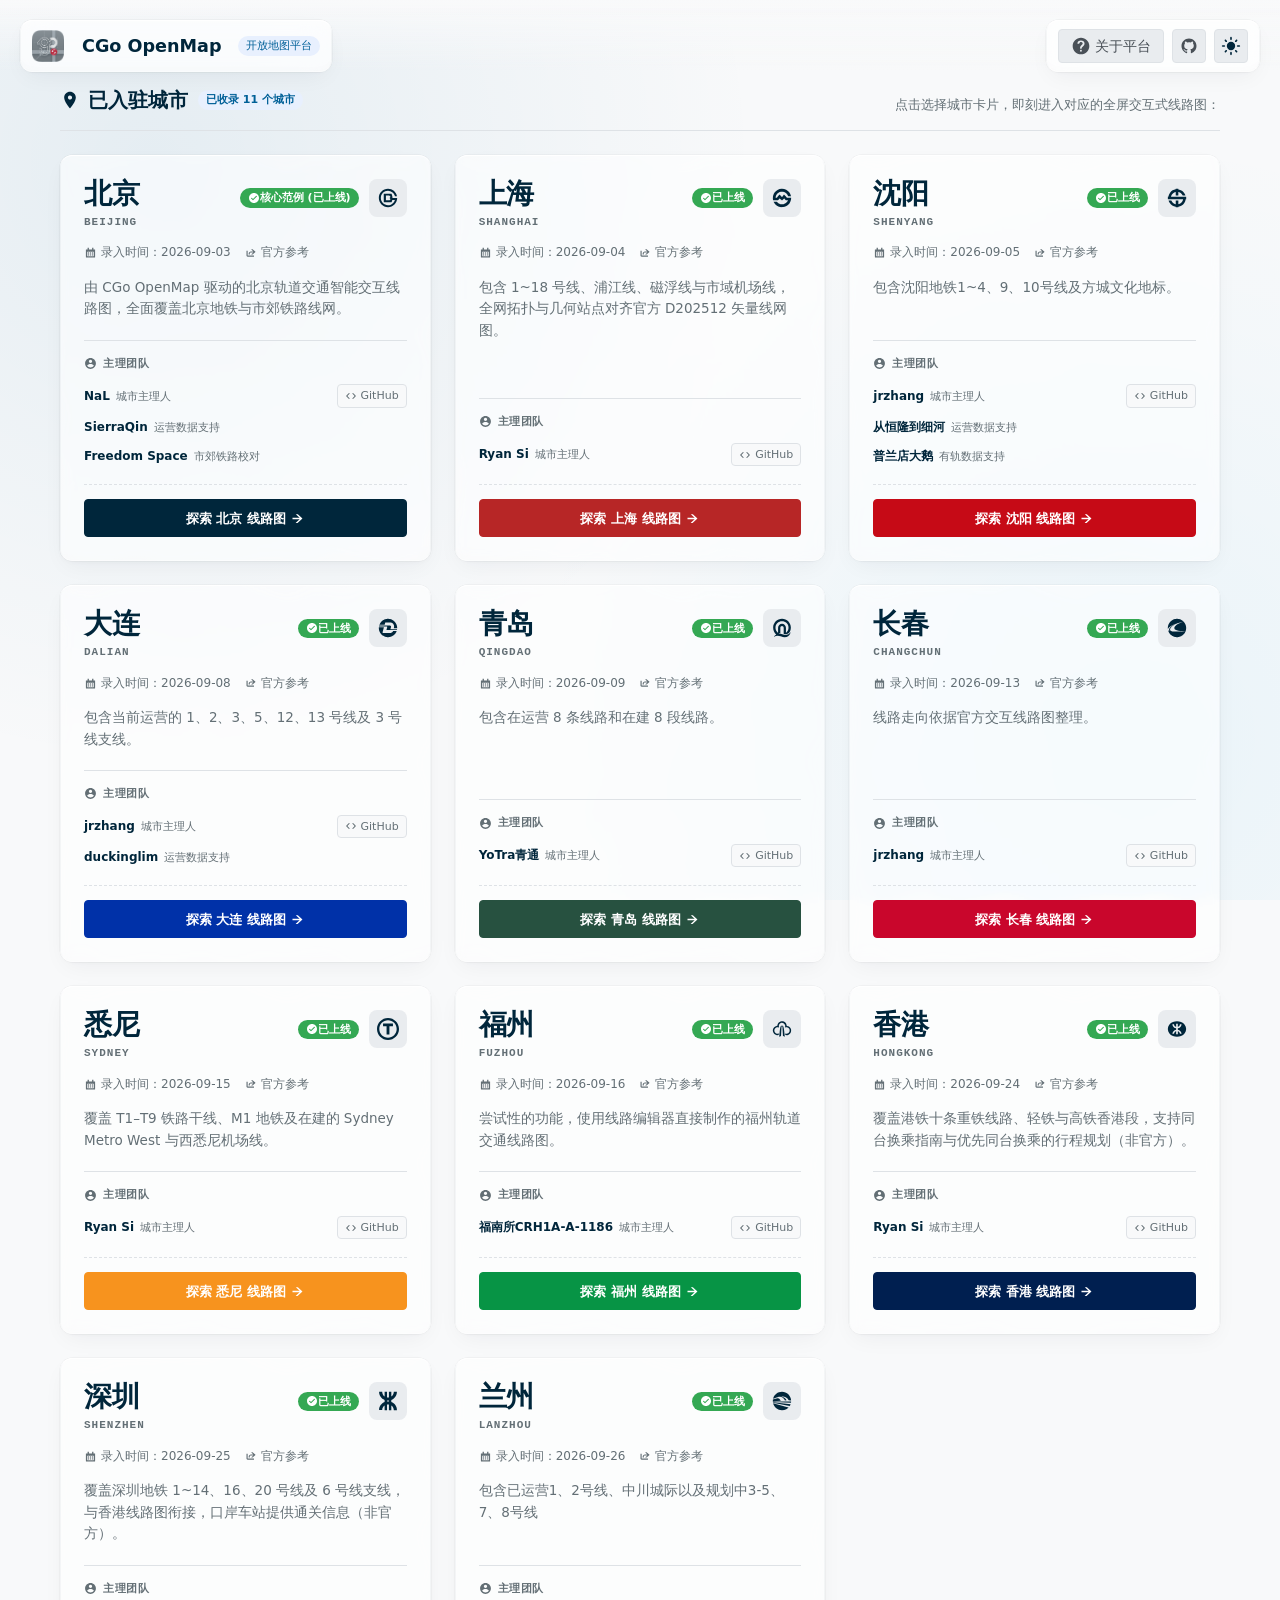
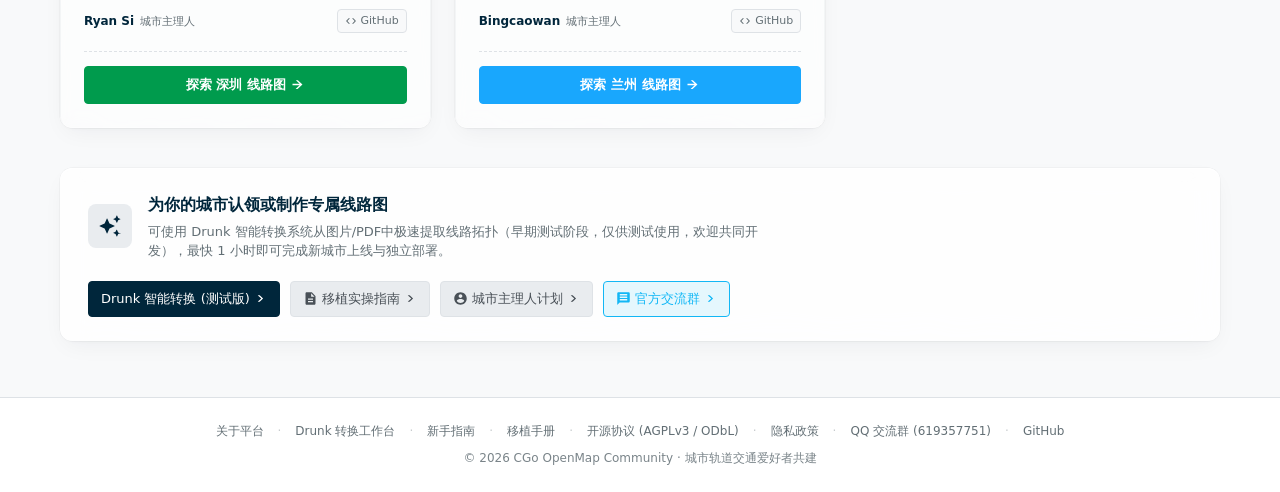
==== commit 6f0abb7b: "feat(notice,shared): 公告支持生效时间与城市限定，侧栏自动清理可关闭 通知系统新增 startTime / city / pushWindowDays（默认 30 天）：未到时间不" ====
--- a/index.html
+++ b/index.html
@@ -17,7 +17,7 @@
     </script>
     <meta charset="UTF-8">
     <meta name="viewport"
-        content="width=device-width, initial-scale=1.0, maximum-scale=1.0, user-scalable=no, viewport-fit=cover">
+        content="width=device-width, initial-scale=1.0, viewport-fit=cover">
     <meta name="color-scheme" content="light dark">
     <meta name="description" content="CGo OpenMap - 现代轻量开源城市轨道交通交互线路图开放平台。选择城市进入全景智能线网图。">
     <meta name="keywords" content="CGo OpenMap, 城市轨道交通, 地铁线路图, 开源地铁图, 地图开放平台">
@@ -29,14 +29,14 @@
     <title>CGo OpenMap - 城市轨道交通线路图开放平台</title>
 
     <!-- CGoUI 核心 Web Components 脚本预加载 -->
-    <link rel="modulepreload" href="core/cgo-ui.js?v=260926.2300">
-    <script type="module" src="core/cgo-ui.js?v=260926.2300"></script>
+    <link rel="modulepreload" href="core/cgo-ui.js?v=261023.005503">
+    <script type="module" src="core/cgo-ui.js?v=261023.005503"></script>
 
     <!-- 仅引用本地 css/ 样式表以保证项目完全独立性 -->
-    <link rel="stylesheet" href="css/cgo_clr.css?v=260926.2300">
-    <link rel="stylesheet" href="css/cgo_element.css?v=260926.2300">
-    <link rel="stylesheet" href="css/cgo_ui.css?v=260926.2300">
-    <link rel="stylesheet" href="css/cgo_components.css?v=260926.2300">
+    <link rel="stylesheet" href="css/cgo_clr.css?v=261023.005503">
+    <link rel="stylesheet" href="css/cgo_element.css?v=261023.005503">
+    <link rel="stylesheet" href="css/cgo_ui.css?v=261023.005503">
+    <link rel="stylesheet" href="css/cgo_components.css?v=261023.005503">
 
     <style>
         html {
@@ -249,7 +249,7 @@
 
         .maintainer-recruiting-bar {
             background: var(--warning-bg);
-            color: var(--warning-color);
+            color: var(--warning-text);
             border-radius: var(--radius-sm);
             padding: 8px 12px;
             display: flex;
@@ -481,24 +481,97 @@
             height: calc(constant(safe-area-inset-top, 0px) + 16px);
             height: calc(env(safe-area-inset-top, 0px) + 16px);
             /* constant() 回退给旧版 iOS Safari */
-            background: linear-gradient(
-                to bottom,
-                var(--bg-color, #f8f9fa) constant(safe-area-inset-top, 0px),
-                transparent calc(constant(safe-area-inset-top, 0px) + 16px)
-            );
+            background: linear-gradient(to bottom,
+                    var(--bg-color, #f8f9fa) constant(safe-area-inset-top, 0px),
+                    transparent calc(constant(safe-area-inset-top, 0px) + 16px));
             /* 现代浏览器使用 env() */
-            background: linear-gradient(
-                to bottom,
-                var(--bg-color, #f8f9fa) env(safe-area-inset-top, 0px),
-                transparent calc(env(safe-area-inset-top, 0px) + 16px)
-            );
+            background: linear-gradient(to bottom,
+                    var(--bg-color, #f8f9fa) env(safe-area-inset-top, 0px),
+                    transparent calc(env(safe-area-inset-top, 0px) + 16px));
             z-index: 50001;
             pointer-events: none;
         }
+
+        /* ---- 无障碍：本页不加载 css/style.css，以下与其「20. 无障碍」一节保持一致 ---- */
+        :root {
+            --focus-ring: #1a73e8; /* 对 #fff 4.51 / #f8f9fa 4.27 */
+        }
+
+        [data-theme="dark"] {
+            --focus-ring: #8ab4f8; /* 对 #1a1a1a 8.26 / #1f2020 7.75 */
+        }
+
+        :where(a, button, input, select, textarea, summary, [tabindex], [role="button"], [role="tab"], [role="option"]):focus-visible {
+            outline: 2px solid var(--focus-ring);
+            outline-offset: 2px;
+        }
+
+        @media (prefers-reduced-motion: reduce) {
+
+            *,
+            *::before,
+            *::after {
+                animation-duration: 0.01ms !important;
+                animation-delay: 0s !important;
+                animation-iteration-count: 1 !important;
+                transition-duration: 0.01ms !important;
+                transition-delay: 0s !important;
+                scroll-behavior: auto !important;
+            }
+        }
+
+        :root {
+            --info-text: #006098;    /* 对 --info-bg #e8f0fe 5.86 */
+            --warning-text: #9f6607; /* 对 --warning-bg≈#fff9e6 4.56 */
+        }
+
+        [data-theme="dark"] {
+            --info-text: #0095ec;    /* 对 --info-bg #1a2a3a 4.53 */
+            --warning-text: #f59e0b; /* 沿用原值：对 --warning-bg≈#2d291a 6.77 */
+        }
+
+        /* 深色模式下 --info-color (#006098) 作文字只有 2.18:1，改用提亮的文字专用色 */
+        .badge-info {
+            color: var(--info-text);
+        }
+
+        .sr-only {
+            position: absolute !important;
+            width: 1px !important;
+            height: 1px !important;
+            margin: -1px !important;
+            padding: 0 !important;
+            overflow: hidden !important;
+            clip: rect(0, 0, 0, 0) !important;
+            clip-path: inset(50%) !important;
+            white-space: nowrap !important;
+            border: 0 !important;
+        }
+
+        .skip-link {
+            position: fixed;
+            top: 8px;
+            left: 8px;
+            z-index: 100000;
+            padding: 8px 14px;
+            border-radius: 6px;
+            background: var(--card-bg);
+            color: var(--text-main);
+            font-size: 14px;
+            font-weight: 600;
+            text-decoration: none;
+            box-shadow: 0 2px 10px rgba(0, 0, 0, 0.25);
+            transform: translateY(-200%);
+        }
+
+        .skip-link:focus {
+            transform: translateY(0);
+        }
     </style>
 </head>
 
 <body class="scrollable">
+    <a class="skip-link" href="#main-content">跳到城市列表</a>
     <!-- 移动端顶部状态栏/信号栏实色安全区保护层：遮挡页面滚动穿透内容，实心填充与背景同色 -->
     <div class="mobile-status-bar-fill" aria-hidden="true"></div>
 
@@ -507,11 +580,12 @@
         <div class="header-island header-island-left glass-surface">
             <div class="header-center">
                 <div class="img-icon-wrapper header-logo-wrapper">
-                    <img src="./assets/icons/mapicon.png" alt="CGo OpenMap" class="header-logo" loading="eager"
+                    <img src="./assets/icons/mapicon.png" alt="" class="header-logo" loading="eager"
                         decoding="async"
                         onload="this.classList.add('loaded');this.parentElement&&this.parentElement.classList.add('loaded');">
                     <cgo-icon name="sparkle" class="icon-placeholder"></cgo-icon>
                 </div>
+                <h1 class="sr-only">CGo OpenMap 城市轨道交通线路图开放平台</h1>
                 <span class="app-title">CGo OpenMap</span>
                 <span class="badge badge-info header-sub-badge">开放地图平台</span>
             </div>
@@ -524,7 +598,7 @@
                     <span>关于平台</span>
                 </a>
                 <a href="https://github.com/NokiaimuL/CGo-OpenMap" target="_blank" class="btn btn-info btn-icon-only"
-                    title="GitHub 开源仓库">
+                    title="GitHub 开源仓库" aria-label="GitHub 开源仓库">
                     <svg viewBox="0 0 24 24" width="18" height="18" fill="currentColor">
                         <path
                             d="M12 2C6.477 2 2 6.484 2 12.017c0 4.425 2.865 8.18 6.839 9.504.5.092.682-.217.682-.483 0-.237-.008-.868-.013-1.703-2.782.605-3.369-1.343-3.369-1.343-.454-1.158-1.11-1.466-1.11-1.466-.908-.62.069-.608.069-.608 1.003.07 1.53 1.032 1.53 1.032.892 1.53 2.341 1.088 2.91.832.092-.647.35-1.088.636-1.338-2.22-.253-4.555-1.113-4.555-4.951 0-1.093.39-1.988 1.029-2.688-.103-.253-.446-1.272.098-2.65 0 0 .84-.27 2.75 1.026A9.564 9.564 0 0112 6.844c.85.004 1.705.115 2.504.337 1.909-1.296 2.747-1.027 2.747-1.027.546 1.379.202 2.398.1 2.651.64.7 1.028 1.595 1.028 2.688 0 3.848-2.339 4.695-4.566 4.943.359.309.678.92.678 1.855 0 1.338-.012 2.419-.012 2.747 0 .268.18.58.688.482A10.019 10.019 0 0022 12.017C22 6.484 17.522 2 12 2z" />
@@ -536,7 +610,7 @@
     </header>
 
     <!-- 主体页面：以城市为核心主体（采用 CGoUI 标准主容器 .tool-container） -->
-    <main class="tool-container portal-content">
+    <main class="tool-container portal-content" id="main-content" tabindex="-1">
         <div class="section-headline">
             <div class="section-title-group">
                 <div class="section-title">
@@ -616,8 +690,8 @@
     </footer>
 
     <!-- 脚本加载 -->
-    <script src="city/data.js?v=260926.2300"></script>
-    <script src="core/tool-theme.js?v=260926.2300"></script>
+    <script src="city/data.js?v=261023.005503"></script>
+    <script src="core/tool-theme.js?v=261023.005503"></script>
 
     <!-- 动态城市渲染与数据绑定 -->
     <script>
@@ -697,7 +771,8 @@
                 if (!grid) return;
 
                 const registry = window.CITY_REGISTRY || {};
-                const cities = Object.values(registry);
+                // 仅展示有效上线城市；暂未达标下架或标记隐藏的城市（如合肥）不在门户展示，但保留全部底层程序代码与路由
+                const cities = Object.values(registry).filter(city => !city.hidden && city.status !== 'delisted' && city.id !== 'hefei');
 
                 const countBadge = document.getElementById('city-count-badge');
                 if (countBadge) {
@@ -809,10 +884,11 @@
                                 </div>
 
                                 <div class="card-action">
-                                    <span class="btn btn-primary btn-enter"${city.themeColor ? ` style="background-color: ${city.themeColor}; border-color: ${city.themeColor};"` : ''}>
+                                    <!-- 键盘入口：真实链接；点击仍冒泡到卡片的 enterCity（先写本地偏好再跳转） -->
+                                    <a class="btn btn-primary btn-enter" href="${targetUrl}" onclick="event.preventDefault()"${city.themeColor ? ` style="background-color: ${city.themeColor}; border-color: ${city.themeColor};"` : ''}>
                                         <span>探索 ${city.name} 线路图</span>
                                         <cgo-icon name="arrow-right" size="15" class="enter-arrow"></cgo-icon>
-                                    </span>
+                                    </a>
                                 </div>
                             </div>
                         </div>
@@ -846,6 +922,14 @@
                         .then(function (reg) { reg.update().catch(function () { }); })
                         .catch(function () { });
                 });
+                // 新版 Service Worker 接管后提示刷新（首次安装没有旧版本，不提示；不自动刷新）
+                var hadController = Boolean(navigator.serviceWorker.controller);
+                navigator.serviceWorker.addEventListener('controllerchange', function () {
+                    if (!hadController) { hadController = true; return; }
+                    if (window.CGO && typeof window.CGO.showToast === 'function') {
+                        window.CGO.showToast('已更新，刷新后生效', 'info');
+                    }
+                });
             }
         })();
     </script>
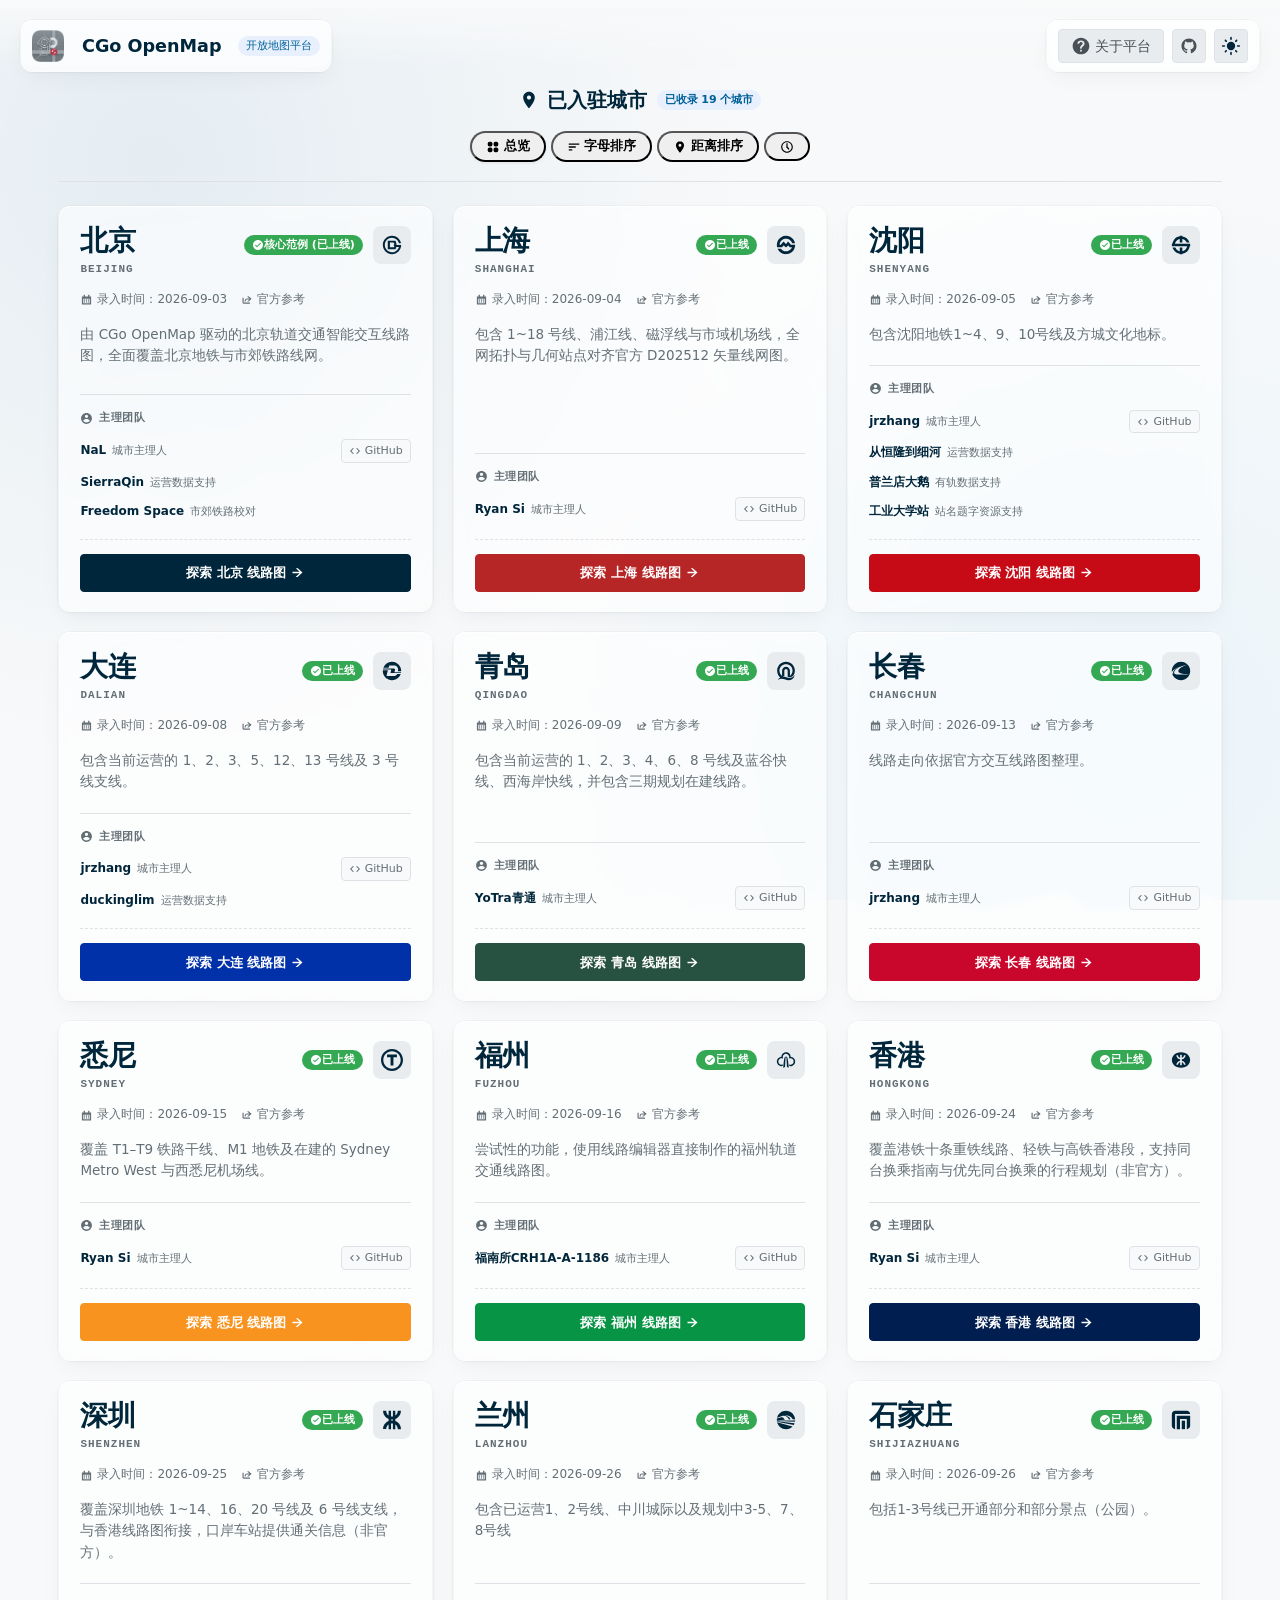
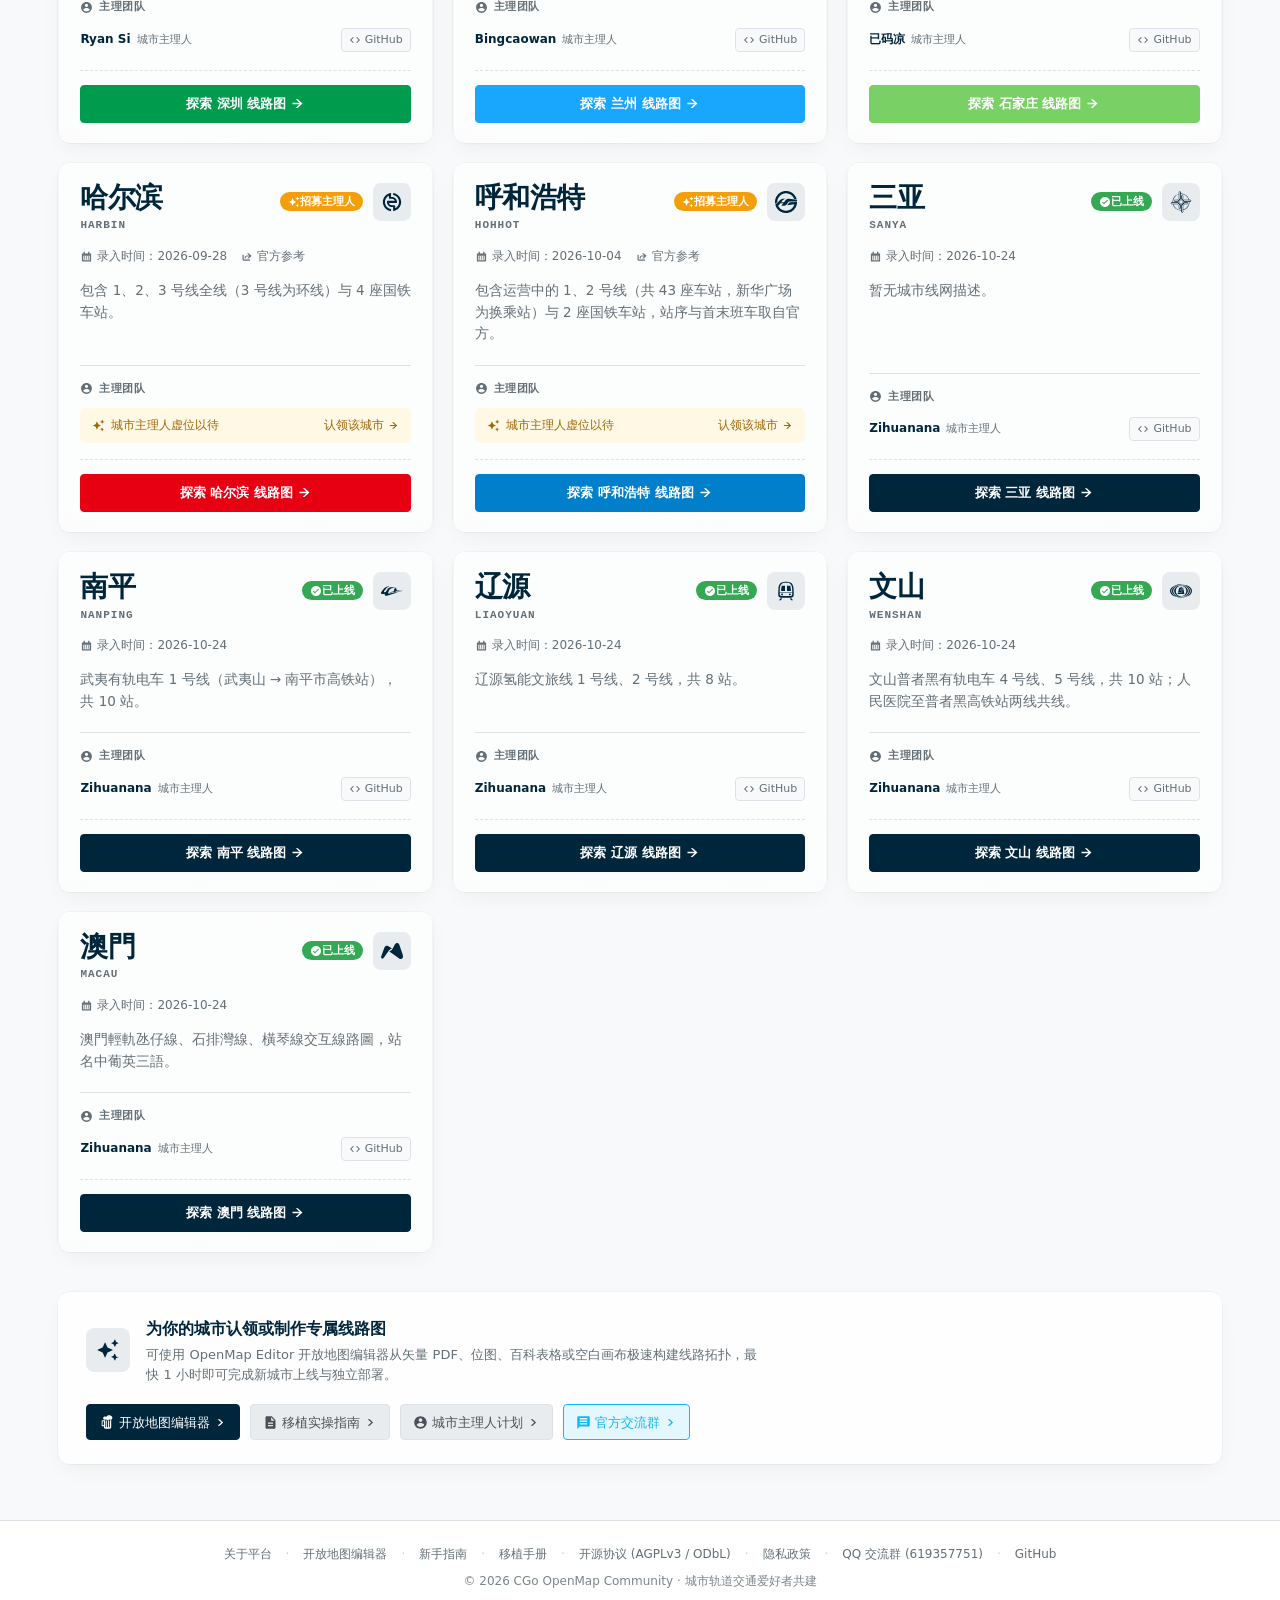
==== commit 4d1bd08a: "Merge remote-tracking branch 'upstream/main' into feature/editor-experiments # Conflicts: #	sw.js" ====
--- a/index.html
+++ b/index.html
@@ -4,10 +4,23 @@
 <head>
     <script>
         (function () {
-            var t = localStorage.getItem('app-theme');
+            // 1. 全局深浅色主题同步
+            var t = localStorage.getItem('app-theme') || localStorage.getItem('cgo-theme');
             if (t) document.documentElement.setAttribute('data-theme', t);
-            var hm = localStorage.getItem('root_cgo_header_mode') || localStorage.getItem('cgo_header_mode');
-            if (hm) document.documentElement.setAttribute('header-mode', hm);
+
+            // 2. 彻底清理历史全局无前缀污染键，杜绝跨项目混用打架
+            try {
+                localStorage.removeItem('cgo_header_mode');
+                localStorage.removeItem('root_cgo_header_mode');
+                localStorage.removeItem('main_cgo_header_mode');
+            } catch (e) { }
+
+            // 3. 页面特性严格由页面自身决定：index.html 门户专属双岛浮动标题栏
+            var pageKey = 'openmap_index_header_mode';
+            var hm = localStorage.getItem(pageKey) || 'floating';
+            document.documentElement.setAttribute('header-mode', hm);
+
+            // 4. 液态玻璃与背景设置
             var gm = localStorage.getItem('cgo_glass_mode');
             if (gm) document.documentElement.setAttribute('glass-mode', gm);
             if (localStorage.getItem('cgo_tool_bg_enabled') === 'true') {
@@ -16,8 +29,7 @@
         })();
     </script>
     <meta charset="UTF-8">
-    <meta name="viewport"
-        content="width=device-width, initial-scale=1.0, viewport-fit=cover">
+    <meta name="viewport" content="width=device-width, initial-scale=1.0, viewport-fit=cover">
     <meta name="color-scheme" content="light dark">
     <meta name="description" content="CGo OpenMap - 现代轻量开源城市轨道交通交互线路图开放平台。选择城市进入全景智能线网图。">
     <meta name="keywords" content="CGo OpenMap, 城市轨道交通, 地铁线路图, 开源地铁图, 地图开放平台">
@@ -29,14 +41,14 @@
     <title>CGo OpenMap - 城市轨道交通线路图开放平台</title>
 
     <!-- CGoUI 核心 Web Components 脚本预加载 -->
-    <link rel="modulepreload" href="core/cgo-ui.js?v=261023.005503">
-    <script type="module" src="core/cgo-ui.js?v=261023.005503"></script>
+    <link rel="modulepreload" href="core/cgo-ui.js?v=261024.211032">
+    <script type="module" src="core/cgo-ui.js?v=261024.211032"></script>
 
     <!-- 仅引用本地 css/ 样式表以保证项目完全独立性 -->
-    <link rel="stylesheet" href="css/cgo_clr.css?v=261023.005503">
-    <link rel="stylesheet" href="css/cgo_element.css?v=261023.005503">
-    <link rel="stylesheet" href="css/cgo_ui.css?v=261023.005503">
-    <link rel="stylesheet" href="css/cgo_components.css?v=261023.005503">
+    <link rel="stylesheet" href="css/cgo_clr.css?v=261024.211032">
+    <link rel="stylesheet" href="css/cgo_element.css?v=261024.211032">
+    <link rel="stylesheet" href="css/cgo_ui.css?v=261024.211032">
+    <link rel="stylesheet" href="css/cgo_components.css?v=261024.211032">
 
     <style>
         html {
@@ -56,24 +68,27 @@
 
         /* 核心内容区约束（浮动标题栏避让留白与骨架已由 CGoUI .tool-container 全权接管） */
         .portal-content {
-            max-width: 1200px;
+            max-width: min(1800px, 94vw);
+            width: 100%;
             padding-bottom: 56px;
         }
 
         .section-headline {
             display: flex;
-            align-items: flex-end;
-            justify-content: space-between;
-            flex-wrap: wrap;
-            gap: 14px;
+            flex-direction: column;
+            align-items: center;
+            justify-content: center;
+            gap: 12px;
             margin-bottom: 24px;
-            padding-bottom: 14px;
+            padding-bottom: 16px;
             border-bottom: 1px solid var(--border-color);
+            text-align: center;
         }
 
         .section-title-group {
             display: flex;
             align-items: center;
+            justify-content: center;
             gap: 10px;
         }
 
@@ -90,23 +105,499 @@
             margin: 0;
         }
 
-        .section-subtitle {
+        /* 视图与排序切换器（第二行居中放置） */
+        .view-switch-box {
+            display: flex;
+            align-items: center;
+            justify-content: center;
+        }
+
+        .view-switch-box .tab-pill-group {
+            padding: 3px;
+            border-radius: var(--radius-full, 9999px);
+        }
+
+        .view-switch-box .tab-btn {
+            border-radius: var(--radius-full, 9999px);
+            padding: 5px 14px;
+            font-size: 12.5px;
+            font-weight: 600;
+            cursor: pointer;
+            transition: all 0.18s cubic-bezier(0.16, 1, 0.3, 1);
+        }
+
+        .view-switch-box .tab-btn.active {
+            box-shadow: 0 1px 3px rgba(0, 0, 0, 0.08);
+        }
+
+        /* 字母、距离与最近浏览紧凑列表容器 */
+        .city-alpha-container,
+        .city-distance-container,
+        .city-recent-container {
+            display: flex;
+            flex-direction: column;
+            gap: 20px;
+            margin-bottom: 40px;
+        }
+
+        /* 字母列表顶部快速检索条 */
+        .alpha-quickbar {
+            padding: 10px 16px;
+            display: flex;
+            align-items: center;
+            justify-content: space-between;
+            gap: 14px;
+            flex-wrap: wrap;
+            border-radius: var(--radius-md);
+            border: 1px solid var(--border-color);
+            background: var(--card-bg);
+            box-shadow: 0 1px 3px rgba(0, 0, 0, 0.03);
+            position: sticky;
+            top: 72px;
+            z-index: 100;
+            backdrop-filter: blur(16px);
+            -webkit-backdrop-filter: blur(16px);
+        }
+
+        .alpha-letter-nav {
+            display: flex;
+            align-items: center;
+            gap: 4px;
+            flex-wrap: wrap;
+        }
+
+        .alpha-nav-item {
+            display: inline-flex;
+            align-items: center;
+            justify-content: center;
+            min-width: 26px;
+            height: 26px;
+            padding: 0 5px;
+            border-radius: var(--radius-xs);
+            font-family: var(--font-mono);
+            font-size: 12px;
+            font-weight: 700;
+            color: var(--text-light);
+            background: transparent;
+            border: 1px solid transparent;
+            text-decoration: none;
+            transition: all 0.15s ease;
+            cursor: pointer;
+        }
+
+        .alpha-nav-item:hover {
+            color: var(--primary-color);
+            background: var(--btn-info-bg);
+            border-color: var(--border-color);
+        }
+
+        .alpha-nav-item.active {
+            color: #ffffff;
+            background: var(--primary-color);
+            border-color: var(--primary-color);
+        }
+
+        /* 字母检索栏右侧搜索框：全面遵循 CGoUI §5 标准 .search-input-wrapper 与 .form-control */
+        .alpha-search-box {
+            position: relative;
+            min-width: 240px;
+        }
+
+        .alpha-search-box .search-icon {
+            position: absolute;
+            left: 10px;
+            top: 50%;
+            transform: translateY(-50%);
+            color: var(--text-light);
+            pointer-events: none;
+            display: flex;
+            align-items: center;
+            z-index: 2;
+        }
+
+        .alpha-search-box .form-control {
+            height: 32px;
+            padding: 0 30px 0 32px;
+            font-size: 12.5px;
+            border-radius: var(--radius-sm, 6px);
+        }
+
+        .alpha-search-box .form-control::placeholder {
+            color: var(--text-light);
+            opacity: 0.75;
+        }
+
+        .alpha-search-box .search-clear-btn {
+            z-index: 2;
+        }
+
+        /* 字母分组网格（多列并排压缩空间：一行显示 2~4 个字母） */
+        .alpha-groups-list {
+            display: grid;
+            grid-template-columns: repeat(auto-fill, minmax(280px, 1fr));
+            gap: 16px 20px;
+            align-items: start;
+        }
+
+        .alpha-group {
+            scroll-margin-top: 130px;
+            display: flex;
+            flex-direction: column;
+        }
+
+        .alpha-group-header {
+            display: flex;
+            align-items: center;
+            gap: 8px;
+            margin-bottom: 8px;
+            padding-bottom: 4px;
+            border-bottom: 1px solid var(--border-color);
+        }
+
+        .alpha-letter-badge {
+            display: inline-flex;
+            align-items: center;
+            justify-content: center;
+            width: 22px;
+            height: 22px;
+            border-radius: var(--radius-xs, 4px);
+            background: var(--btn-info-bg);
+            border: 1px solid var(--border-color);
+            color: var(--primary-color);
+            font-family: var(--font-mono);
+            font-size: 12px;
+            font-weight: 800;
+        }
+
+        [data-theme="dark"] .alpha-letter-badge {
+            color: #60a5fa;
+            background: rgba(255, 255, 255, 0.06);
+        }
+
+        .alpha-group-count {
+            font-size: 11px;
+            color: var(--text-light);
+            font-weight: 500;
+        }
+
+        .alpha-group-items {
+            display: flex;
+            flex-direction: column;
+            gap: 6px;
+        }
+
+        /* 多城市字母组：独立占满整行，内部城市在宽屏下横向多列网格展开；仅含1个城市的字母组则在同屏并排 */
+        .alpha-group.alpha-group-multi {
+            grid-column: 1 / -1;
+        }
+
+        .alpha-group.alpha-group-multi .alpha-group-items {
+            display: grid;
+            grid-template-columns: repeat(auto-fill, minmax(280px, 1fr));
+            gap: 10px 16px;
+        }
+
+        /* 紧凑城市条目卡片 (高度极致压缩精炼) */
+        .city-compact-item {
+            padding: 7px 12px;
+            border-radius: var(--radius-sm, 6px);
+            text-decoration: none;
+            color: inherit;
+            display: flex;
+            align-items: center;
+            justify-content: space-between;
+            gap: 10px;
+            cursor: pointer;
+            transition: transform 0.2s cubic-bezier(0.16, 1, 0.3, 1),
+                box-shadow var(--glass-duration, 0.28s) var(--glass-easing, cubic-bezier(0.32, 0.72, 0, 1)),
+                border-color 0.2s ease;
+            min-height: 42px;
+        }
+
+        .city-compact-item:hover {
+            transform: translateY(-2px);
+            border-color: var(--primary-color);
+        }
+
+        .compact-main-info {
+            display: flex;
+            align-items: center;
+            gap: 10px;
+            min-width: 0;
+            flex: 1;
+        }
+
+        .compact-emblem {
+            width: 28px;
+            height: 28px;
+            border-radius: var(--radius-xs, 4px);
+            background: var(--btn-info-bg);
+            display: flex;
+            align-items: center;
+            justify-content: center;
+            color: var(--primary-color);
+            flex-shrink: 0;
+            transition: all 0.2s ease;
+        }
+
+        [data-theme="dark"] .compact-emblem {
+            color: #60a5fa;
+        }
+
+        .city-compact-item:hover .compact-emblem {
+            background: var(--primary-color);
+            color: #ffffff;
+        }
+
+        .compact-emblem svg {
+            width: 16px;
+            height: 16px;
+            fill: currentColor;
+            display: block;
+            flex-shrink: 0;
+        }
+
+        .compact-text-box {
+            display: flex;
+            flex-direction: column;
+            min-width: 0;
+            flex: 1;
+            justify-content: center;
+        }
+
+        .compact-city-title {
+            display: flex;
+            align-items: baseline;
+            gap: 6px;
+            line-height: 1.2;
+        }
+
+        .compact-city-name {
+            font-size: 14px;
+            font-weight: 700;
+            color: var(--text-main);
+            letter-spacing: -0.2px;
+        }
+
+        .compact-city-code {
+            font-family: var(--font-mono);
+            font-size: 10.5px;
+            color: var(--text-light);
+            text-transform: uppercase;
+            font-weight: 600;
+            letter-spacing: 0.5px;
+            opacity: 0.8;
+        }
+
+        .compact-meta-maintainer {
+            font-size: 11px;
+            color: var(--text-light);
+            margin-top: 1px;
+            white-space: nowrap;
+            overflow: hidden;
+            text-overflow: ellipsis;
+            line-height: 1.2;
+        }
+
+        .compact-action {
+            flex-shrink: 0;
+            display: flex;
+            align-items: center;
+        }
+
+        /* 紧凑列表中的进入按钮：遵循 CGoUI .btn.btn-primary 标准实心彩色填充与液态玻璃反射微光 */
+        .compact-enter-btn {
+            height: 28px;
+            padding: 0 10px;
+            font-size: 11.5px;
+            font-weight: 600;
+            gap: 4px;
+            flex-shrink: 0;
+            box-shadow: 0 1px 3px rgba(0, 0, 0, 0.12);
+        }
+
+        .compact-enter-btn span {
+            display: inline !important;
+            color: #ffffff !important;
+        }
+
+        .compact-enter-arrow {
+            transition: transform 0.2s cubic-bezier(0.16, 1, 0.3, 1);
+        }
+
+        .city-compact-item:hover .compact-enter-arrow {
+            transform: translateX(3px);
+        }
+
+        /* 字母检索无结果空状态 */
+        .alpha-empty-state {
+            padding: 40px 20px;
+            text-align: center;
+            color: var(--text-light);
+            font-size: 13.5px;
+            display: flex;
+            flex-direction: column;
+            align-items: center;
+            gap: 8px;
+        }
+
+        /* 距离与最近浏览紧凑条目元信息徽章 */
+        .compact-meta-badge {
+            display: inline-flex;
+            align-items: center;
+            gap: 3px;
+            font-size: 11px;
+            font-weight: 600;
+            padding: 1px 7px;
+            border-radius: var(--radius-full, 9999px);
+            background: var(--btn-info-bg);
+            color: var(--primary-color);
+            flex-shrink: 0;
+            line-height: 1.3;
+        }
+
+        [data-theme="dark"] .compact-meta-badge {
+            color: #60a5fa;
+            background: rgba(255, 255, 255, 0.08);
+        }
+
+        .compact-dist-badge {
+            color: var(--primary-color);
+        }
+
+        [data-theme="dark"] .compact-dist-badge {
+            color: #60a5fa;
+        }
+
+        .compact-time-badge {
+            color: #059669;
+        }
+
+        [data-theme="dark"] .compact-time-badge {
+            color: #34d399;
+        }
+
+        .distance-loc-info,
+        .recent-bar-info {
+            display: flex;
+            align-items: center;
+            gap: 10px;
             font-size: 13px;
-            color: var(--text-light);
+            color: var(--text-main);
+            font-weight: 500;
+            flex-wrap: wrap;
+        }
+
+        .relocate-btn,
+        .recent-clear-all-btn {
+            height: 26px;
+            padding: 0 8px;
+            font-size: 11.5px;
+            border-radius: var(--radius-xs, 4px);
+            gap: 4px;
+        }
+
+        /* 距离列表紧凑网格 */
+        .distance-items-grid {
+            display: grid;
+            grid-template-columns: repeat(auto-fill, minmax(280px, 1fr));
+            gap: 10px 16px;
+        }
+
+        /* 定位状态卡片与脉冲动效 */
+        .distance-state-box {
+            padding: 40px 24px;
+            border-radius: var(--radius-md, 8px);
+            display: flex;
+            flex-direction: column;
+            align-items: center;
+            justify-content: center;
+            text-align: center;
+            gap: 16px;
+            position: relative;
+            overflow: hidden;
+        }
+
+        .distance-loading-content,
+        .distance-error-content {
+            display: flex;
+            flex-direction: column;
+            align-items: center;
+            gap: 12px;
+            max-width: 480px;
+            z-index: 1;
+        }
+
+        .distance-state-text h4 {
+            margin: 0 0 6px 0;
+            font-size: 16px;
+            font-weight: 700;
+            color: var(--text-main);
+        }
+
+        .distance-state-text p {
             margin: 0;
+            font-size: 13px;
+            color: var(--text-light);
+            line-height: 1.5;
+        }
+
+        @keyframes locationPulse {
+
+            0%,
+            100% {
+                transform: scale(1);
+                opacity: 0.85;
+            }
+
+            50% {
+                transform: scale(1.15);
+                opacity: 1;
+                color: var(--primary-color);
+            }
+        }
+
+        .location-pulse-icon {
+            animation: locationPulse 1.6s ease-in-out infinite;
+            color: var(--primary-color);
+        }
+
+        .recent-group-badge {
+            width: 22px;
+            height: 22px;
+        }
+
+        @media (max-width: 640px) {
+            .view-switch-box .tab-btn {
+                padding: 5px 8px;
+                font-size: 12px;
+                gap: 3px;
+            }
+        }
+
+        @media (max-width: 420px) {
+            .view-switch-box .tab-pill-group {
+                display: grid;
+                grid-template-columns: repeat(2, 1fr);
+                gap: 2px;
+            }
+
+            .view-switch-box .tab-btn {
+                justify-content: center;
+            }
         }
 
         /* 城市主体卡片网格 */
         .city-grid {
             display: grid;
-            grid-template-columns: repeat(auto-fill, minmax(350px, 1fr));
-            gap: 24px;
+            grid-template-columns: repeat(auto-fill, minmax(290px, 1fr));
+            gap: 20px;
             margin-bottom: 40px;
         }
 
         /* 大气城市卡片：基于 CGoUI .glass-card 规范 */
         .city-card {
-            padding: 24px;
+            padding: 20px 22px;
             text-decoration: none;
             color: inherit;
             display: flex;
@@ -405,6 +896,51 @@
 
         /* 响应式适配 (CGoUI 640px 唯一断点规范) */
         @media (max-width: 640px) {
+            .section-headline {
+                flex-direction: column;
+                align-items: center;
+                gap: 12px;
+            }
+
+            .view-switch-box {
+                width: 100%;
+                display: flex;
+                justify-content: center;
+            }
+
+            .view-switch-box .tab-pill-group {
+                width: 100%;
+                max-width: 320px;
+                display: flex;
+            }
+
+            .view-switch-box .tab-btn {
+                flex: 1;
+                justify-content: center;
+            }
+
+            .alpha-quickbar {
+                position: static;
+                flex-direction: column;
+                align-items: stretch;
+                gap: 10px;
+                padding: 12px;
+            }
+
+            .alpha-letter-nav {
+                justify-content: center;
+            }
+
+            .alpha-search-box {
+                min-width: 100%;
+                width: 100%;
+            }
+
+            .alpha-groups-list {
+                grid-template-columns: 1fr;
+                gap: 14px;
+            }
+
             .city-grid {
                 grid-template-columns: 1fr;
                 gap: 16px;
@@ -494,11 +1030,13 @@
 
         /* ---- 无障碍：本页不加载 css/style.css，以下与其「20. 无障碍」一节保持一致 ---- */
         :root {
-            --focus-ring: #1a73e8; /* 对 #fff 4.51 / #f8f9fa 4.27 */
+            --focus-ring: #1a73e8;
+            /* 对 #fff 4.51 / #f8f9fa 4.27 */
         }
 
         [data-theme="dark"] {
-            --focus-ring: #8ab4f8; /* 对 #1a1a1a 8.26 / #1f2020 7.75 */
+            --focus-ring: #8ab4f8;
+            /* 对 #1a1a1a 8.26 / #1f2020 7.75 */
         }
 
         :where(a, button, input, select, textarea, summary, [tabindex], [role="button"], [role="tab"], [role="option"]):focus-visible {
@@ -521,13 +1059,17 @@
         }
 
         :root {
-            --info-text: #006098;    /* 对 --info-bg #e8f0fe 5.86 */
-            --warning-text: #9f6607; /* 对 --warning-bg≈#fff9e6 4.56 */
+            --info-text: #006098;
+            /* 对 --info-bg #e8f0fe 5.86 */
+            --warning-text: #9f6607;
+            /* 对 --warning-bg≈#fff9e6 4.56 */
         }
 
         [data-theme="dark"] {
-            --info-text: #0095ec;    /* 对 --info-bg #1a2a3a 4.53 */
-            --warning-text: #f59e0b; /* 沿用原值：对 --warning-bg≈#2d291a 6.77 */
+            --info-text: #0095ec;
+            /* 对 --info-bg #1a2a3a 4.53 */
+            --warning-text: #f59e0b;
+            /* 沿用原值：对 --warning-bg≈#2d291a 6.77 */
         }
 
         /* 深色模式下 --info-color (#006098) 作文字只有 2.18:1，改用提亮的文字专用色 */
@@ -580,8 +1122,7 @@
         <div class="header-island header-island-left glass-surface">
             <div class="header-center">
                 <div class="img-icon-wrapper header-logo-wrapper">
-                    <img src="./assets/icons/mapicon.png" alt="" class="header-logo" loading="eager"
-                        decoding="async"
+                    <img src="./assets/icons/mapicon.png" alt="" class="header-logo" loading="eager" decoding="async"
                         onload="this.classList.add('loaded');this.parentElement&&this.parentElement.classList.add('loaded');">
                     <cgo-icon name="sparkle" class="icon-placeholder"></cgo-icon>
                 </div>
@@ -619,12 +1160,49 @@
                 </div>
                 <span class="badge badge-info" id="city-count-badge">加载中...</span>
             </div>
-            <p class="section-subtitle">点击选择城市卡片，即刻进入对应的全屏交互式线路图：</p>
+            <div class="view-switch-box">
+                <div class="tab-pill-group" role="tablist" aria-label="城市排序方式">
+                    <button class="tab-btn active" id="view-mode-time" role="tab" aria-selected="true"
+                        title="按录入时间排序（卡片视图）">
+                        <cgo-icon name="view-grid" size="14"></cgo-icon>
+                        <span>总览</span>
+                    </button>
+                    <button class="tab-btn" id="view-mode-alpha" role="tab" aria-selected="false"
+                        title="按字母 A-Z 排序（紧凑列表）">
+                        <cgo-icon name="sort" size="14"></cgo-icon>
+                        <span>字母排序</span>
+                    </button>
+                    <button class="tab-btn" id="view-mode-distance" role="tab" aria-selected="false"
+                        title="按距您由近到远排序（紧凑列表）">
+                        <cgo-icon name="location" size="14"></cgo-icon>
+                        <span>距离排序</span>
+                    </button>
+                    <button class="tab-btn" id="view-mode-recent" role="tab" aria-selected="false"
+                        title="最近浏览过的城市（按时间区间分类）">
+                        <cgo-icon name="time" size="14"></cgo-icon>
+                    </button>
+                </div>
+            </div>
         </div>
 
-        <!-- 城市卡片网格 -->
+        <!-- 视图 1：城市卡片网格 (按时间排序) -->
         <div class="city-grid" id="city-grid">
             <!-- 由脚本读取城市注册表动态渲染 -->
+        </div>
+
+        <!-- 视图 2：城市字母紧凑列表 (按字母排序，方便快速查找) -->
+        <div class="city-alpha-container" id="city-alpha-container" style="display: none;">
+            <!-- 由脚本读取城市注册表动态渲染 -->
+        </div>
+
+        <!-- 视图 3：按距离由近到远紧凑列表 -->
+        <div class="city-distance-container" id="city-distance-container" style="display: none;">
+            <!-- 由脚本动态渲染 -->
+        </div>
+
+        <!-- 视图 4：最近浏览紧凑列表 (按时间区间分类) -->
+        <div class="city-recent-container" id="city-recent-container" style="display: none;">
+            <!-- 由脚本动态渲染 -->
         </div>
 
         <!-- 移植与贡献横幅 (Tier B 不可交互底板) -->
@@ -636,12 +1214,13 @@
                 </div>
                 <div class="port-banner-info">
                     <h3>为你的城市认领或制作专属线路图</h3>
-                    <p>可使用 Drunk 智能转换系统从图片/PDF中极速提取线路拓扑（早期测试阶段，仅供测试使用，欢迎共同开发），最快 1 小时即可完成新城市上线与独立部署。</p>
+                    <p>可使用 OpenMap Editor 开放地图编辑器从矢量 PDF、位图、百科表格或空白画布极速构建线路拓扑，最快 1 小时即可完成新城市上线与独立部署。</p>
                 </div>
             </div>
             <div class="port-banner-actions">
-                <a href="./drunk/" target="_blank" class="btn btn-primary" title="进入 Drunk 线路图智能转换工作台">
-                    <span>Drunk 智能转换 (测试版)</span>
+                <a href="./editor/" target="_blank" class="btn btn-primary" title="进入 OpenMap Editor 开放地图编辑器">
+                    <cgo-icon name="drunk" size="16"></cgo-icon>
+                    <span>开放地图编辑器</span>
                     <cgo-icon name="chevron-right" size="13"></cgo-icon>
                 </a>
                 <a href="./PORTING.md" target="_blank" class="btn btn-info">
@@ -670,7 +1249,7 @@
         <div class="footer-nav">
             <a href="./readme.html">关于平台</a>
             <span class="footer-sep">·</span>
-            <a href="./drunk/">Drunk 转换工作台</a>
+            <a href="./editor/">开放地图编辑器</a>
             <span class="footer-sep">·</span>
             <a href="./QUICKSTART.md" target="_blank">新手指南</a>
             <span class="footer-sep">·</span>
@@ -690,248 +1269,27 @@
     </footer>
 
     <!-- 脚本加载 -->
-    <script src="city/data.js?v=261023.005503"></script>
-    <script src="core/tool-theme.js?v=261023.005503"></script>
-
-    <!-- 动态城市渲染与数据绑定 -->
+    <script src="city/data.js?v=261024.211032"></script>
+    <script src="core/tool-theme.js?v=261024.211032"></script>
+    <script src="core/portal-data.js?v=261024.211032"></script>
+    <script src="core/portal-view.js?v=261024.211032"></script>
+
+    <!-- 离线 Service Worker 注册 -->
     <script>
-        /**
-         * 进入指定城市的线路图。
-         * 先把选择写入本地偏好再跳转：部分静态服务器（如 npx serve 默认的 cleanUrls）
-         * 会把 /main.html?city=xxx 重定向为 /main 并丢掉查询串，
-         * 此时 city/data.js 会用本地偏好兜底，仍能打开正确城市而不是回退到北京。
-         */
-        window.enterCity = function (cityId) {
-            if (!cityId) return;
-            try { localStorage.setItem('cgo_openmap_city', String(cityId)); } catch (e) { /* ignore */ }
-            window.location.href = './main.html?city=' + encodeURIComponent(cityId);
-        };
-        (function () {
-            // 规范化并包装城市徽标；优先使用 CGoUI 官方原生收录城市图标（已内置 42+ 座城市），缺失时回退自定义 SVG 或通用列车图标。
-            const CGO_BUILTIN_CITY_ICONS = new Set([
-                'beijing', 'changchun', 'dalian', 'fuzhou', 'hefei', 'qingdao', 'shanghai', 'shenyang',
-                'changsha', 'changzhou', 'chengdu', 'chongqing', 'dongguan', 'foshan', 'guangzhou', 'guiyang',
-                'hangzhou', 'harbin', 'hongkong', 'jinan', 'kaohsiung', 'kunming', 'lanzhou', 'nanchang',
-                'nanjing', 'nanning', 'nantong', 'ningbo', 'shijiazhuang', 'shenzhen', 'suzhou', 'taipei',
-                'taiyuan', 'taoyuan', 'tianjin', 'wenzhou', 'wuhan', 'wuhu', 'wuxi', 'xiamen',
-                'xian', 'zhengzhou',
-                // 常用别名兼容
-                'xianggang', 'taibei', 'gaoxiong', 'haerbin', 'xi-an'
-            ]);
-
-            function formatCityLogoSvg(cityOrSvg) {
-                if (!cityOrSvg) return '<cgo-icon name="train" size="22"></cgo-icon>';
-                let cityId = '';
-                let rawSvg = '';
-                if (typeof cityOrSvg === 'object') {
-                    cityId = (cityOrSvg.id || '').toLowerCase();
-                    rawSvg = cityOrSvg.svglogo || '';
-                } else if (typeof cityOrSvg === 'string') {
-                    rawSvg = cityOrSvg;
+        if ('serviceWorker' in navigator) {
+            window.addEventListener('load', function () {
+                navigator.serviceWorker.register('./sw.js')
+                    .then(function (reg) { reg.update().catch(function () { }); })
+                    .catch(function () { });
+            });
+            var hadController = Boolean(navigator.serviceWorker.controller);
+            navigator.serviceWorker.addEventListener('controllerchange', function () {
+                if (!hadController) { hadController = true; return; }
+                if (window.CGO && typeof window.CGO.showToast === 'function') {
+                    window.CGO.showToast('已更新，刷新后生效', 'info');
                 }
-                const hasBuiltin = (name) => {
-                    if (!name) return false;
-                    if (CGO_BUILTIN_CITY_ICONS.has(name)) return true;
-                    if (window.CGO && typeof window.CGO.iconList === 'function') {
-                        return window.CGO.iconList().includes(name);
-                    }
-                    return false;
-                };
-
-                if (cityId && hasBuiltin(cityId)) {
-                    return `<cgo-icon name="${cityId}" size="22"></cgo-icon>`;
-                }
-                if (!rawSvg || typeof rawSvg !== 'string' || !rawSvg.trim()) {
-                    return '<cgo-icon name="train" size="22"></cgo-icon>';
-                }
-                let svg = rawSvg.trim();
-                // 移除 XML 声明及 DOCTYPE (如果有)
-                svg = svg.replace(/<\?xml[\s\S]*?\?>/gi, '').replace(/<!DOCTYPE[\s\S]*?>/gi, '').trim();
-                // 若收录时去除了 viewBox，根据坐标特征智能赋予初始视口 (1000 级 vs 100 级)
-                if (!/viewBox\s*=/i.test(svg)) {
-                    const pathDMatch = svg.match(/\bd=["']([^"']+)["']/i);
-                    const pathD = pathDMatch ? pathDMatch[1] : '';
-                    const nums = pathD.match(/-?\d+(?:\.\d+)?/g);
-                    const isLarge = nums && nums.some(n => Math.abs(parseFloat(n)) > 150);
-                    const initVb = isLarge ? '0 0 1024 1024' : '0 0 100 100';
-                    svg = svg.replace(/<svg\b/i, `<svg viewBox="${initVb}"`);
-                }
-                // 统一设置 width="22" height="22" fill="currentColor"，并剥离写死的固定尺寸和填充色
-                svg = svg.replace(/<svg\b([^>]*)>/i, (match, attrs) => {
-                    let cleanAttrs = attrs
-                        .replace(/\s+(width|height|fill)\s*=\s*["'][^"']*["']/gi, '')
-                        .trim();
-                    return `<svg width="22" height="22" fill="currentColor" ${cleanAttrs}>`;
-                });
-                return svg;
-            }
-
-            function render() {
-                const grid = document.getElementById('city-grid');
-                if (!grid) return;
-
-                const registry = window.CITY_REGISTRY || {};
-                // 仅展示有效上线城市；暂未达标下架或标记隐藏的城市（如合肥）不在门户展示，但保留全部底层程序代码与路由
-                const cities = Object.values(registry).filter(city => !city.hidden && city.status !== 'delisted' && city.id !== 'hefei');
-
-                const countBadge = document.getElementById('city-count-badge');
-                if (countBadge) {
-                    countBadge.textContent = `已收录 ${cities.length} 个城市`;
-                }
-
-                // 按 registerDate 升序排序
-                cities.sort((a, b) => {
-                    const timeA = new Date(a.registerDate || '1970-01-01').getTime();
-                    const timeB = new Date(b.registerDate || '1970-01-01').getTime();
-                    return timeA - timeB;
-                });
-
-                grid.innerHTML = cities.map(city => {
-                    const isRecruiting = city.status === 'recruiting' || (city.maintainers && city.maintainers.some(m => m.isRecruiting));
-                    const badgeClass = isRecruiting ? 'badge-warning' : 'badge-success';
-                    const badgeIcon = isRecruiting ? 'sparkle' : 'check-circle';
-                    const badgeText = isRecruiting ? '招募主理人' : (city.isDefault ? '核心范例 (已上线)' : '已上线');
-
-                    // 主理团队展示
-                    let maintainersHtml = '';
-                    const maintainers = Array.isArray(city.maintainers) ? city.maintainers : [];
-
-                    if (isRecruiting && maintainers.length === 1 && maintainers[0].isRecruiting) {
-                        maintainersHtml = `
-                            <div class="maintainer-recruiting-bar">
-                                <div class="recruiting-tag">
-                                    <cgo-icon name="sparkle" size="13"></cgo-icon>
-                                    <span>城市主理人虚位以待</span>
-                                </div>
-                                <a href="${maintainers[0].github || 'https://github.com/NokiaimuL/CGo-OpenMap/blob/main/CONTRIBUTING.md'}" target="_blank" class="recruiting-link" onclick="event.stopPropagation()">
-                                    <span>认领该城市</span>
-                                    <cgo-icon name="arrow-right" size="11"></cgo-icon>
-                                </a>
-                            </div>
-                        `;
-                    } else {
-                        maintainersHtml = `
-                            <div class="maintainers-list">
-                                ${maintainers.map(m => {
-                            const ghBtn = m.github ? `
-                                        <a href="${m.github}" target="_blank" class="maintainer-gh" title="${m.name} 的 GitHub" onclick="event.stopPropagation()">
-                                            <cgo-icon name="code" size="12"></cgo-icon>
-                                            <span>GitHub</span>
-                                        </a>
-                                    ` : '';
-                            return `
-                                        <div class="maintainer-item">
-                                            <div class="maintainer-profile">
-                                                <span class="maintainer-name">${m.name}</span>
-                                                ${m.role ? `<span class="maintainer-role">${m.role}</span>` : ''}
-                                            </div>
-                                            ${ghBtn}
-                                        </div>
-                                    `;
-                        }).join('')}
-                            </div>
-                        `;
-                    }
-
-                    // 官方参考链接
-                    const officialLinkHtml = city.officialMapUrl ? `
-                        <a href="${city.officialMapUrl}" target="_blank" class="city-meta-link" title="官方地铁运营单位线网参考" onclick="event.stopPropagation()">
-                            <cgo-icon name="external" size="12"></cgo-icon>
-                            <span>官方参考</span>
-                        </a>
-                    ` : '';
-
-                    const targetUrl = `./main.html?city=${city.id}`;
-
-                    return `
-                        <div class="city-card glass-card" onclick="window.enterCity('${city.id}')" title="进入 ${city.name} 交互线路图">
-                            <div class="liquid-glass-effect"></div>
-                            <div>
-                                <div class="city-card-header">
-                                    <div class="city-identity">
-                                        <span class="city-name">${city.name}</span>
-                                        <span class="city-code-tag">${city.id.toUpperCase()}</span>
-                                    </div>
-                                    <div class="city-badges-box">
-                                        <span class="badge ${badgeClass}">
-                                            <cgo-icon name="${badgeIcon}" size="12"></cgo-icon>
-                                            <span>${badgeText}</span>
-                                        </span>
-                                        <div class="city-emblem">
-                                            ${formatCityLogoSvg(city)}
-                                        </div>
-                                    </div>
-                                </div>
-
-                                <div class="city-meta">
-                                    <div class="city-meta-item">
-                                        <cgo-icon name="calendar" size="13"></cgo-icon>
-                                        <span>录入时间：${city.registerDate || '近期'}</span>
-                                    </div>
-                                    ${officialLinkHtml}
-                                </div>
-
-                                <p class="city-desc">${city.description || '暂无城市线网描述。'}</p>
-                            </div>
-
-                            <div>
-                                <div class="city-maintainers-box">
-                                    <div class="maintainers-header">
-                                        <cgo-icon name="user" size="13"></cgo-icon>
-                                        <span>主理团队</span>
-                                    </div>
-                                    ${maintainersHtml}
-                                </div>
-
-                                <div class="card-action">
-                                    <!-- 键盘入口：真实链接；点击仍冒泡到卡片的 enterCity（先写本地偏好再跳转） -->
-                                    <a class="btn btn-primary btn-enter" href="${targetUrl}" onclick="event.preventDefault()"${city.themeColor ? ` style="background-color: ${city.themeColor}; border-color: ${city.themeColor};"` : ''}>
-                                        <span>探索 ${city.name} 线路图</span>
-                                        <cgo-icon name="arrow-right" size="15" class="enter-arrow"></cgo-icon>
-                                    </a>
-                                </div>
-                            </div>
-                        </div>
-                    `;
-                }).join('');
-                // 为去 viewBox 的自定义 SVG 图标执行边界校准 (自动校准为精确图形外包围盒，彻底兼容各种缩放基准)
-                requestAnimationFrame(() => {
-                    document.querySelectorAll('.city-emblem svg').forEach(svg => {
-                        if (!svg.classList.contains('cgo-icon')) {
-                            try {
-                                const bbox = svg.getBBox();
-                                if (bbox && bbox.width > 0 && bbox.height > 0) {
-                                    // 自动校准为图形真实外边界
-                                    svg.setAttribute('viewBox', `${bbox.x} ${bbox.y} ${bbox.width} ${bbox.height}`);
-                                }
-                            } catch (e) { }
-                        }
-                    });
-                });
-            }
-
-            if (document.readyState === 'loading') {
-                document.addEventListener('DOMContentLoaded', render);
-            } else {
-                render();
-            }
-
-            if ('serviceWorker' in navigator) {
-                window.addEventListener('load', function () {
-                    navigator.serviceWorker.register('./sw.js')
-                        .then(function (reg) { reg.update().catch(function () { }); })
-                        .catch(function () { });
-                });
-                // 新版 Service Worker 接管后提示刷新（首次安装没有旧版本，不提示；不自动刷新）
-                var hadController = Boolean(navigator.serviceWorker.controller);
-                navigator.serviceWorker.addEventListener('controllerchange', function () {
-                    if (!hadController) { hadController = true; return; }
-                    if (window.CGO && typeof window.CGO.showToast === 'function') {
-                        window.CGO.showToast('已更新，刷新后生效', 'info');
-                    }
-                });
-            }
-        })();
+            });
+        }
     </script>
 
     <!-- 硬件加速 SVG 折射滤镜定义（液态玻璃标准物理折射） -->
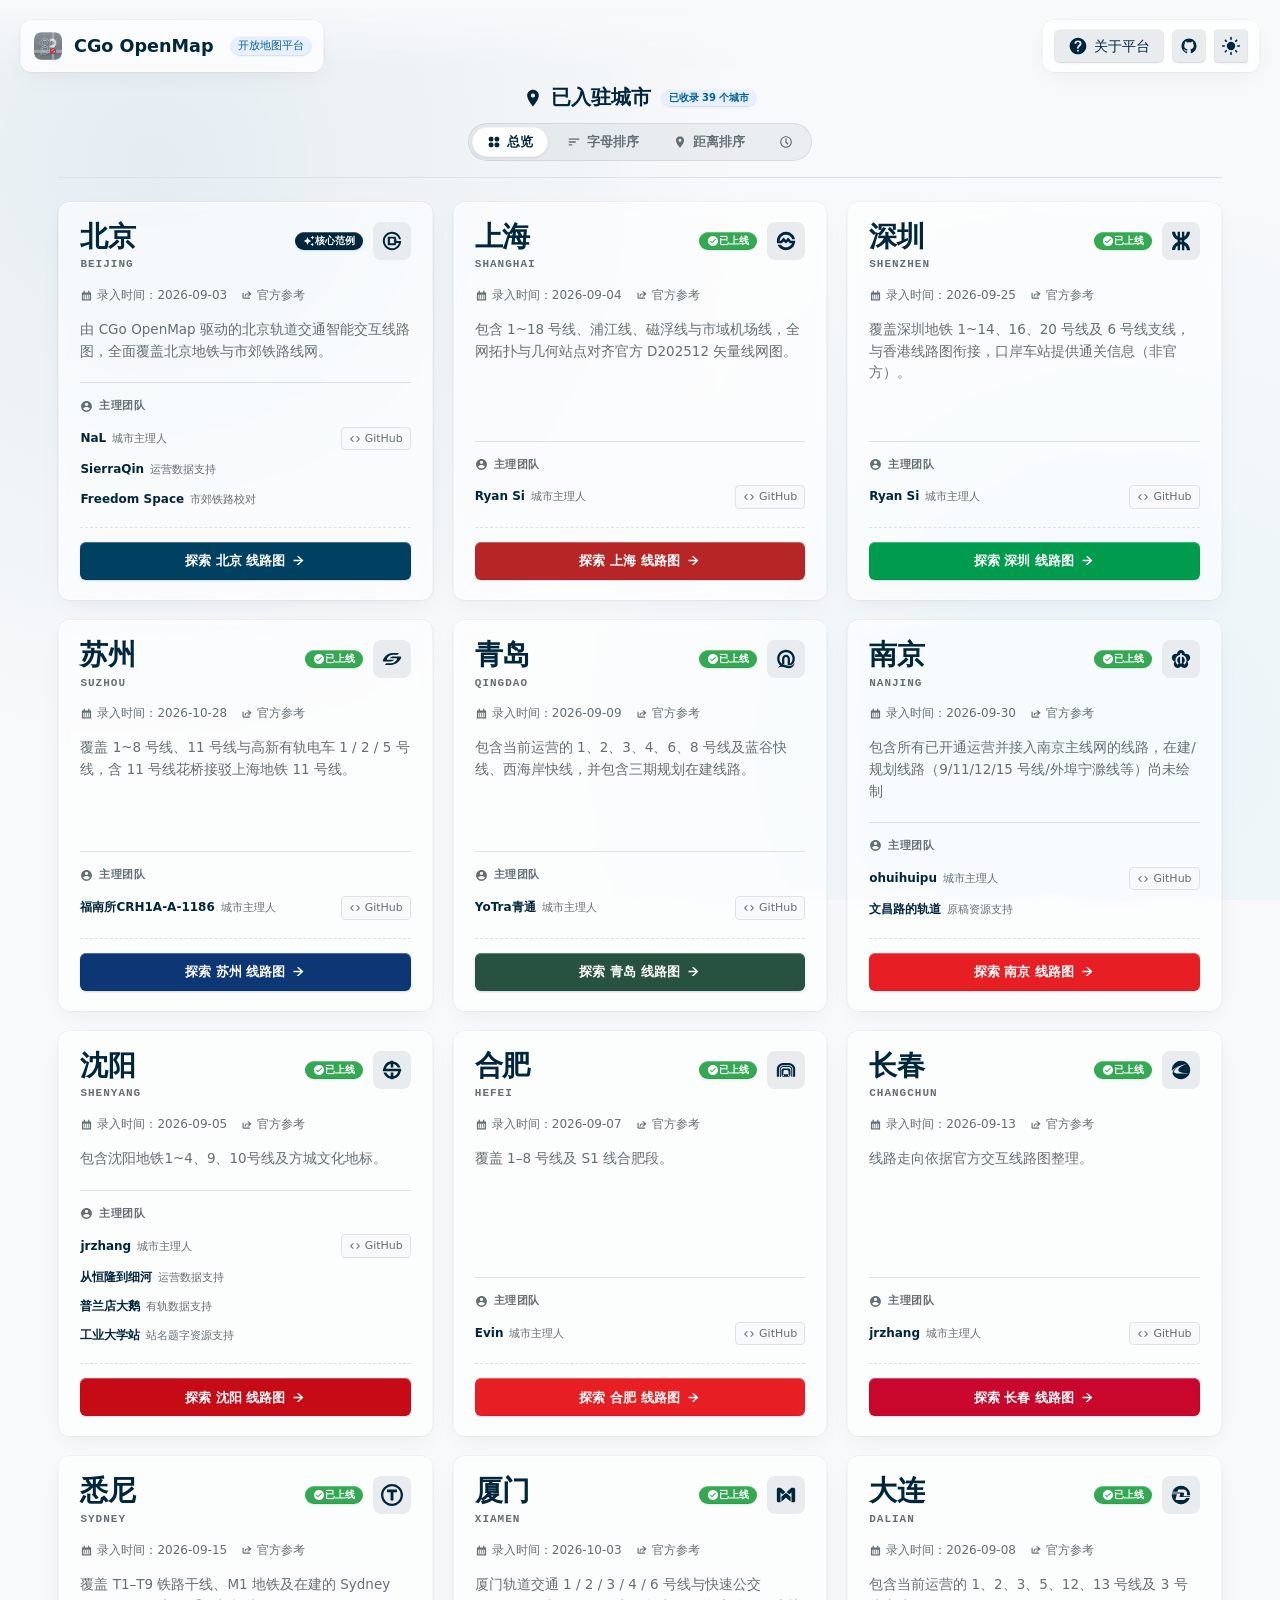
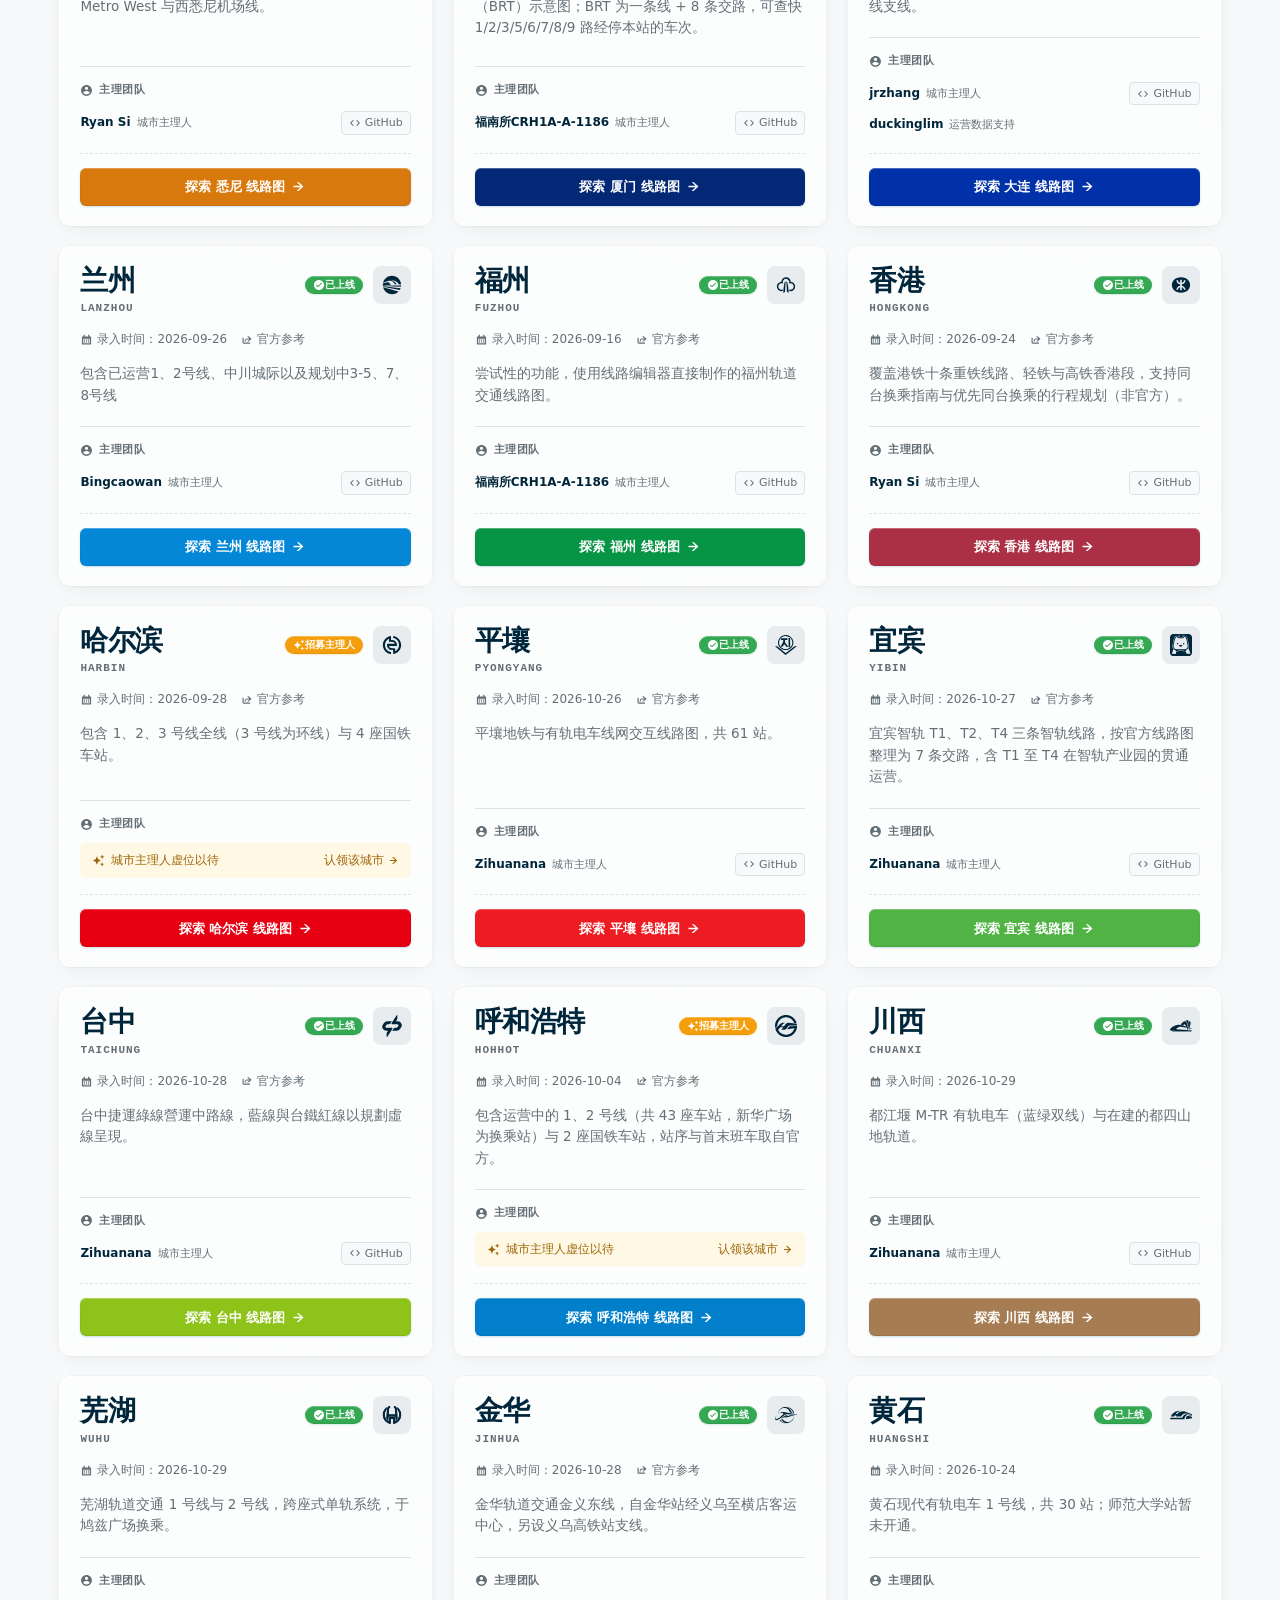
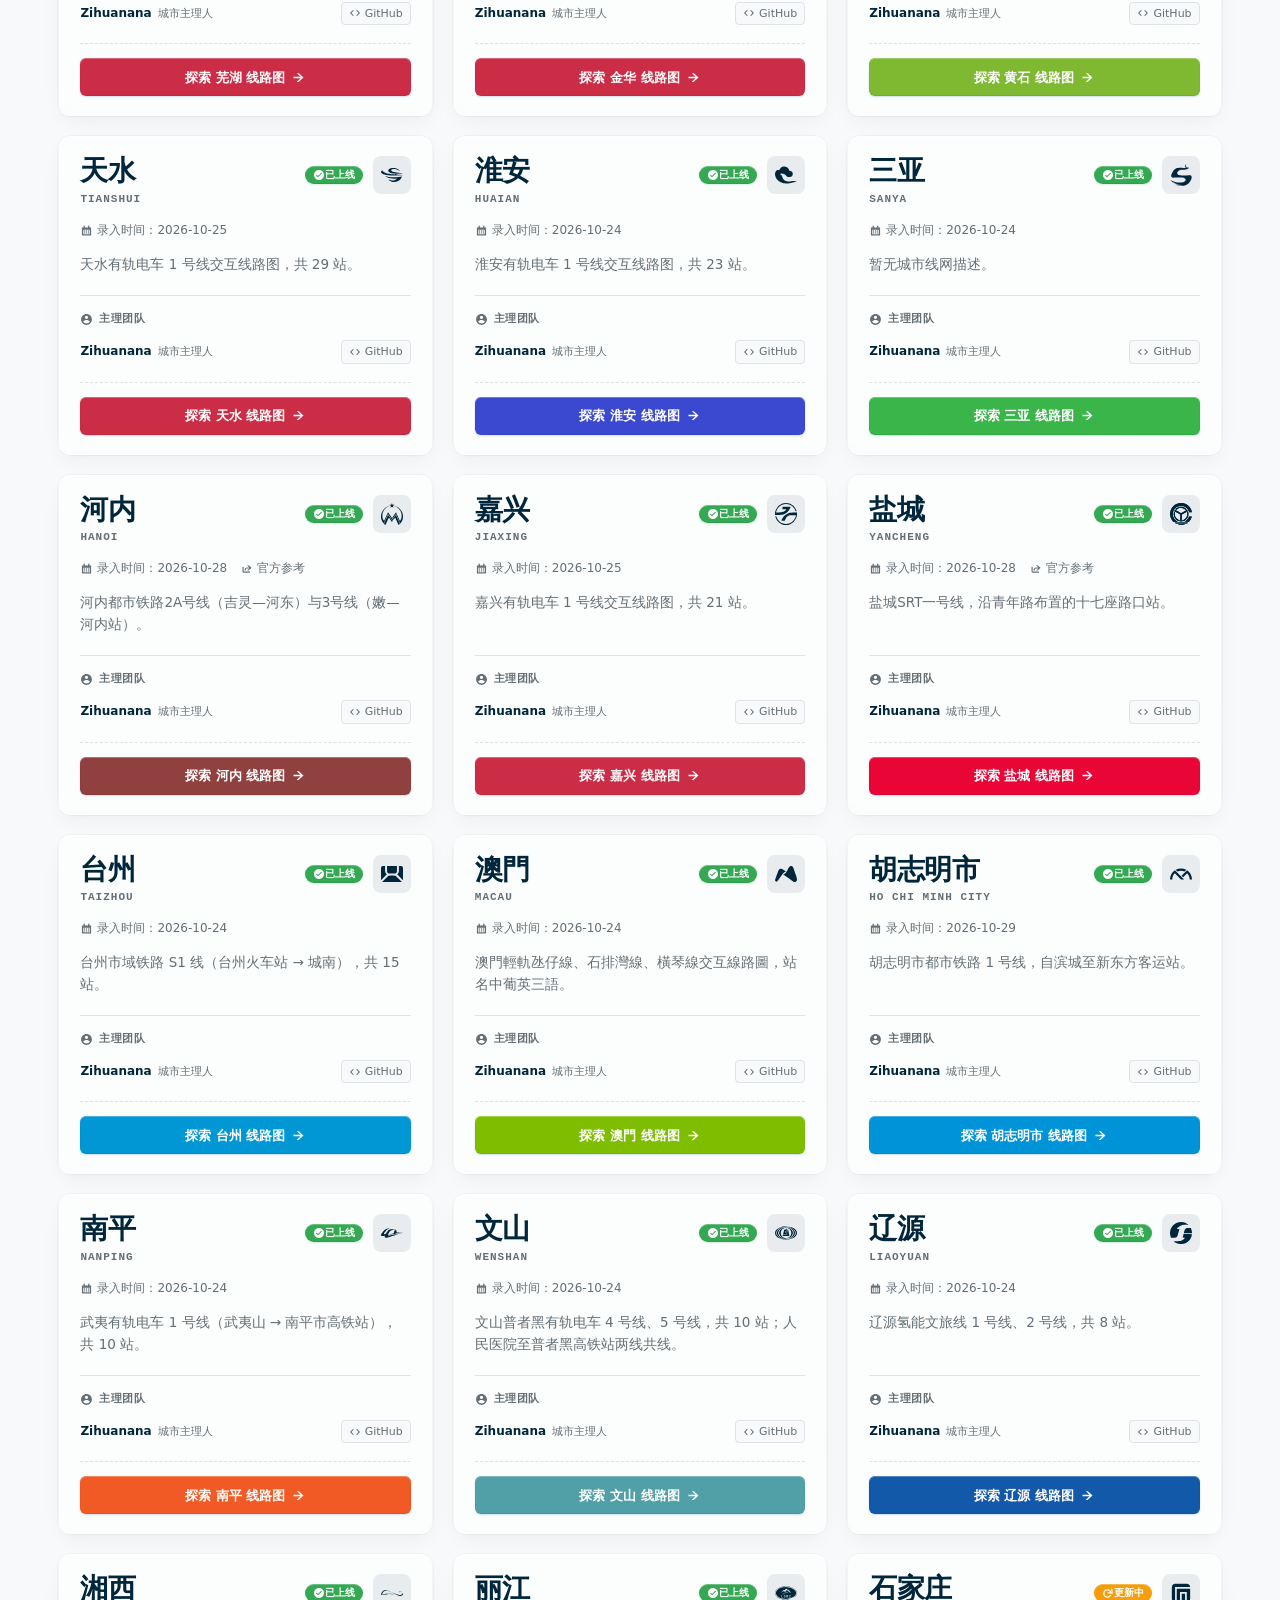
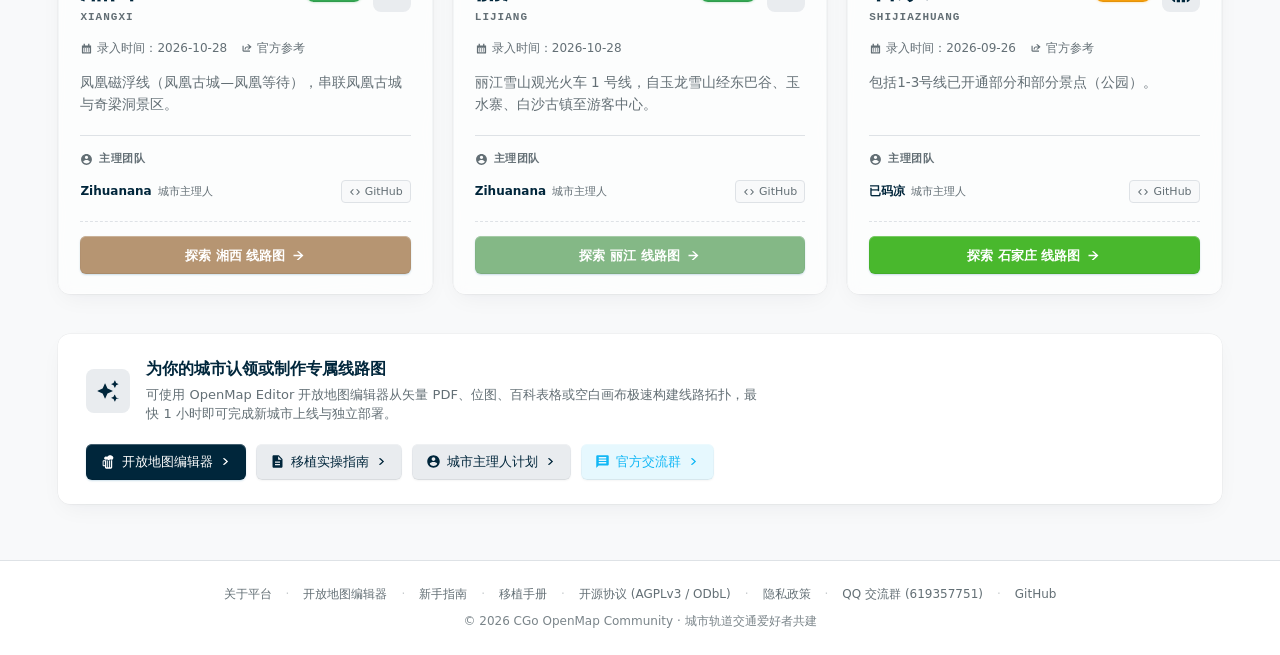
==== commit 5f38fac0: "Merge remote-tracking branch 'upstream/main'" ====
--- a/index.html
+++ b/index.html
@@ -36,19 +36,25 @@
     <link rel="shortcut icon" href="./assets/icons/favicon.ico">
     <link rel="apple-touch-icon" href="./assets/icons/mapicon2.png">
     <link rel="manifest" href="./manifest.json">
+    <meta name="theme-color" content="#ffffff">
     <meta name="theme-color" media="(prefers-color-scheme: light)" content="#f8f9fa">
     <meta name="theme-color" media="(prefers-color-scheme: dark)" content="#1a1a1a">
+    <meta name="mobile-web-app-capable" content="yes">
+    <meta name="apple-mobile-web-app-capable" content="yes">
+    <meta name="apple-mobile-web-app-status-bar-style" content="default">
+    <meta name="apple-mobile-web-app-title" content="CGo开放地图">
+    <meta name="application-name" content="CGo开放地图">
     <title>CGo OpenMap - 城市轨道交通线路图开放平台</title>
 
     <!-- CGoUI 核心 Web Components 脚本预加载 -->
-    <link rel="modulepreload" href="core/cgo-ui.js?v=261024.211032">
-    <script type="module" src="core/cgo-ui.js?v=261024.211032"></script>
+    <link rel="modulepreload" href="core/cgo-ui.js?v=261123.131500">
+    <script type="module" src="core/cgo-ui.js?v=261123.131500"></script>
 
     <!-- 仅引用本地 css/ 样式表以保证项目完全独立性 -->
-    <link rel="stylesheet" href="css/cgo_clr.css?v=261024.211032">
-    <link rel="stylesheet" href="css/cgo_element.css?v=261024.211032">
-    <link rel="stylesheet" href="css/cgo_ui.css?v=261024.211032">
-    <link rel="stylesheet" href="css/cgo_components.css?v=261024.211032">
+    <link rel="stylesheet" href="css/cgo_clr.css?v=261123.131500">
+    <link rel="stylesheet" href="css/cgo_element.css?v=261123.131500">
+    <link rel="stylesheet" href="css/cgo_ui.css?v=261123.131500">
+    <link rel="stylesheet" href="css/cgo_components.css?v=261123.131500">
 
     <style>
         html {
@@ -363,13 +369,14 @@
             min-width: 0;
             flex: 1;
             justify-content: center;
+            gap: 2px;
         }
 
         .compact-city-title {
             display: flex;
             align-items: baseline;
             gap: 6px;
-            line-height: 1.2;
+            line-height: 1.25;
         }
 
         .compact-city-name {
@@ -392,11 +399,18 @@
         .compact-meta-maintainer {
             font-size: 11px;
             color: var(--text-light);
-            margin-top: 1px;
             white-space: nowrap;
             overflow: hidden;
             text-overflow: ellipsis;
-            line-height: 1.2;
+            line-height: 1.25;
+            opacity: 0.85;
+        }
+
+        /* 紧凑条目独立第三行指标胶囊行 */
+        .compact-badge-row {
+            display: flex;
+            align-items: center;
+            margin-top: 2px;
         }
 
         .compact-action {
@@ -1185,25 +1199,11 @@
             </div>
         </div>
 
-        <!-- 视图 1：城市卡片网格 (按时间排序) -->
-        <div class="city-grid" id="city-grid">
-            <!-- 由脚本读取城市注册表动态渲染 -->
-        </div>
-
-        <!-- 视图 2：城市字母紧凑列表 (按字母排序，方便快速查找) -->
-        <div class="city-alpha-container" id="city-alpha-container" style="display: none;">
-            <!-- 由脚本读取城市注册表动态渲染 -->
-        </div>
-
-        <!-- 视图 3：按距离由近到远紧凑列表 -->
-        <div class="city-distance-container" id="city-distance-container" style="display: none;">
-            <!-- 由脚本动态渲染 -->
-        </div>
-
-        <!-- 视图 4：最近浏览紧凑列表 (按时间区间分类) -->
-        <div class="city-recent-container" id="city-recent-container" style="display: none;">
-            <!-- 由脚本动态渲染 -->
-        </div>
+        <!-- 城市展示视图 -->
+        <div class="city-grid" id="city-grid"></div>
+        <div class="city-alpha-container" id="city-alpha-container" style="display: none;"></div>
+        <div class="city-distance-container" id="city-distance-container" style="display: none;"></div>
+        <div class="city-recent-container" id="city-recent-container" style="display: none;"></div>
 
         <!-- 移植与贡献横幅 (Tier B 不可交互底板) -->
         <div class="port-banner glass-panel">
@@ -1269,17 +1269,29 @@
     </footer>
 
     <!-- 脚本加载 -->
-    <script src="city/data.js?v=261024.211032"></script>
-    <script src="core/tool-theme.js?v=261024.211032"></script>
-    <script src="core/portal-data.js?v=261024.211032"></script>
-    <script src="core/portal-view.js?v=261024.211032"></script>
+    <script src="city/data.js?v=261123.131500"></script>
+    <script src="core/tool-theme.js?v=261123.131500"></script>
+    <script src="core/portal-data.js?v=261123.131500"></script>
+    <script src="core/portal-view.js?v=261123.131500"></script>
 
     <!-- 离线 Service Worker 注册 -->
     <script>
         if ('serviceWorker' in navigator) {
             window.addEventListener('load', function () {
                 navigator.serviceWorker.register('./sw.js')
-                    .then(function (reg) { reg.update().catch(function () { }); })
+                    .then(function (reg) {
+                        reg.update().catch(function () { });
+                        var triggerPrecache = function () {
+                            if (navigator.serviceWorker.controller) {
+                                navigator.serviceWorker.controller.postMessage({ type: 'PRECACHE_REMAINING' });
+                            }
+                        };
+                        if ('requestIdleCallback' in window) {
+                            window.requestIdleCallback(triggerPrecache, { timeout: 3000 });
+                        } else {
+                            setTimeout(triggerPrecache, 1500);
+                        }
+                    })
                     .catch(function () { });
             });
             var hadController = Boolean(navigator.serviceWorker.controller);
--- a/css/cgo_clr.css
+++ b/css/cgo_clr.css
@@ -32,6 +32,7 @@
     /* ── 文字 ── */
     --text-main: #00263b; /* 主文字（品牌深蓝黑） */
     --text-light: #636f75; /* 次要 / 辅助文字 */
+    --text-secondary: var(--text-light);
     --text-color: var(--text-main);
 
     /* ── 边框 / 分割线 ── */
@@ -82,6 +83,7 @@
 
     --text-main: #e5e8ea;
     --text-light: #a0b0b9;
+    --text-secondary: var(--text-light);
     --text-color: var(--text-main);
 
     --border-color: #333333;
@@ -223,10 +225,10 @@
 
     /* ══════════════════════════════════════════════════════
        CGoUI 顶栏模式中央默认档位配置 (Single Source of Truth)
-       classic: 默认原版经典吸顶顶栏（Zero-Regression 零变更保证）
-       floating: 新版脱离文档流的双岛屿/单胶囊悬浮菜单栏
+       classic: 原版经典吸顶顶栏（向后兼容）
+       floating: 新版脱离文档流的双岛屿/单胶囊悬浮菜单栏（OpenMap 默认）
        ══════════════════════════════════════════════════════ */
-    --cgo-header-default: classic;
+    --cgo-header-default: floating;
     --header-floating-height: 52px;
     --header-floating-mobile-height: 48px;
     --header-floating-radius: 12px;
@@ -262,26 +264,26 @@
     --glass-refraction-filter: url(#glass-distortion);
     --glass-backdrop-blur: blur(5px) saturate(130%);
     --glass-backdrop-blur-surface: blur(14px) saturate(135%);
-    --glass-backdrop-filter: blur(5px) saturate(130%) url(#glass-distortion);
-    --glass-backdrop-filter-surface: blur(14px) saturate(135%) url(#glass-distortion);
+    --glass-backdrop-blur-panel: blur(14px) saturate(135%);
+    --glass-backdrop-filter: blur(5px) saturate(130%);
+    --glass-backdrop-filter-surface: blur(14px) saturate(135%);
+    --glass-backdrop-filter-panel: blur(14px) saturate(135%);
     --glass-bg: rgba(255, 255, 255, 0.60);
     --glass-bg-hover: rgba(255, 255, 255, 0.68);
     --glass-bg-card: rgba(255, 255, 255, 0.60);
     --glass-bg-card-hover: rgba(255, 255, 255, 0.68);
     --glass-bg-surface: rgba(255, 255, 255, 0.72);
-    --glass-bg-panel: rgba(255, 255, 255, 0.82);
+    --glass-bg-panel: rgba(255, 255, 255, 0.9);
     --glass-border: rgba(255, 255, 255, 0.40);
     --glass-shadow:
         0 0 0 0.5px rgba(0, 0, 0, 0.06),
         0 8px 24px -6px rgba(0, 38, 59, 0.06),
-        0 2px 6px -2px rgba(0, 38, 59, 0.04),
-        inset 0 1px 1px 0 rgba(255, 255, 255, 0.8),
-        inset 0 -8px 16px -12px rgba(0, 0, 0, 0.03);
+        0 2px 6px -2px rgba(0, 38, 59, 0.04);
+        /* inset 光已移除 —— 由 ::before 微光圈层统一承载，避免 overflow/isolation 切换时绘制漂移 */
     --glass-shadow-hover:
         0 0 0 0.5px rgba(0, 0, 0, 0.08),
         0 14px 30px -8px rgba(0, 38, 59, 0.12),
-        0 4px 10px -2px rgba(0, 38, 59, 0.06),
-        inset 0 1px 1px 0 rgba(255, 255, 255, 0.95);
+        0 4px 10px -2px rgba(0, 38, 59, 0.06);
     --lg-rim-display: block;
     --sidebar-width: 280px;
 }
@@ -295,19 +297,17 @@
     --glass-bg-card: rgba(31, 32, 34, 0.60);
     --glass-bg-card-hover: rgba(38, 40, 44, 0.68);
     --glass-bg-surface: rgba(31, 32, 34, 0.72);
-    --glass-bg-panel: rgba(31, 32, 34, 0.82);
+    --glass-bg-panel: rgba(31, 32, 34, 0.9);
     --glass-border: rgba(255, 255, 255, 0.09);
     --glass-shadow:
         0 0 0 0.5px rgba(255, 255, 255, 0.09),
         0 10px 28px -6px rgba(0, 0, 0, 0.5),
-        0 3px 8px -2px rgba(0, 0, 0, 0.35),
-        inset 0 1px 0 0 rgba(255, 255, 255, 0.12),
-        inset 0 -10px 16px -12px rgba(0, 0, 0, 0.2);
+        0 3px 8px -2px rgba(0, 0, 0, 0.35);
+        /* inset 光已移除 —— 由 ::before 微光圈层统一承载，避免 overflow/isolation 切换时绘制漂移 */
     --glass-shadow-hover:
         0 0 0 0.5px rgba(255, 255, 255, 0.15),
         0 16px 36px -8px rgba(0, 0, 0, 0.65),
-        0 4px 12px -2px rgba(0, 0, 0, 0.4),
-        inset 0 1px 0 0 rgba(255, 255, 255, 0.18);
+        0 4px 12px -2px rgba(0, 0, 0, 0.4);
 }
 
 @media (prefers-color-scheme: dark) {
@@ -320,19 +320,16 @@
         --glass-bg-card: rgba(31, 32, 34, 0.60);
         --glass-bg-card-hover: rgba(38, 40, 44, 0.68);
         --glass-bg-surface: rgba(31, 32, 34, 0.72);
-        --glass-bg-panel: rgba(31, 32, 34, 0.82);
+        --glass-bg-panel: rgba(31, 32, 34, 0.9);
         --glass-border: rgba(255, 255, 255, 0.09);
         --glass-shadow:
             0 0 0 0.5px rgba(255, 255, 255, 0.09),
             0 10px 28px -6px rgba(0, 0, 0, 0.5),
-            0 3px 8px -2px rgba(0, 0, 0, 0.35),
-            inset 0 1px 0 0 rgba(255, 255, 255, 0.12),
-            inset 0 -10px 16px -12px rgba(0, 0, 0, 0.2);
+            0 3px 8px -2px rgba(0, 0, 0, 0.35);
         --glass-shadow-hover:
             0 0 0 0.5px rgba(255, 255, 255, 0.15),
             0 16px 36px -8px rgba(0, 0, 0, 0.65),
-            0 4px 12px -2px rgba(0, 0, 0, 0.4),
-            inset 0 1px 0 0 rgba(255, 255, 255, 0.18);
+            0 4px 12px -2px rgba(0, 0, 0, 0.4);
         --cgo-floating-scrim-start: var(--bg-color, #1a1a1a);
         --cgo-floating-scrim-end: rgba(26, 26, 26, 0);
     }
@@ -355,19 +352,16 @@
     --glass-bg-card: rgba(255, 255, 255, 0.60);
     --glass-bg-card-hover: rgba(255, 255, 255, 0.68);
     --glass-bg-surface: rgba(255, 255, 255, 0.72);
-    --glass-bg-panel: rgba(255, 255, 255, 0.82);
+    --glass-bg-panel: rgba(255, 255, 255, 0.9);
     --glass-border: rgba(255, 255, 255, 0.40);
     --glass-shadow:
         0 0 0 0.5px rgba(0, 0, 0, 0.06),
         0 8px 24px -6px rgba(0, 38, 59, 0.06),
-        0 2px 6px -2px rgba(0, 38, 59, 0.04),
-        inset 0 1px 1px 0 rgba(255, 255, 255, 0.8),
-        inset 0 -8px 16px -12px rgba(0, 0, 0, 0.03);
+        0 2px 6px -2px rgba(0, 38, 59, 0.04);
     --glass-shadow-hover:
         0 0 0 0.5px rgba(0, 0, 0, 0.08),
         0 14px 30px -8px rgba(0, 38, 59, 0.12),
-        0 4px 10px -2px rgba(0, 38, 59, 0.06),
-        inset 0 1px 1px 0 rgba(255, 255, 255, 0.95);
+        0 4px 10px -2px rgba(0, 38, 59, 0.06);
     --lg-rim-display: block;
 }
 
@@ -381,26 +375,23 @@
     --glass-refraction-filter: url(#glass-distortion);
     --glass-backdrop-blur: blur(5px) saturate(130%);
     --glass-backdrop-blur-surface: blur(14px) saturate(135%);
-    --glass-backdrop-filter: blur(5px) saturate(130%) url(#glass-distortion);
-    --glass-backdrop-filter-surface: blur(14px) saturate(135%) url(#glass-distortion);
+    --glass-backdrop-filter: blur(5px) saturate(130%);
+    --glass-backdrop-filter-surface: blur(14px) saturate(135%);
     --glass-bg: rgba(255, 255, 255, 0.60);
     --glass-bg-hover: rgba(255, 255, 255, 0.68);
     --glass-bg-card: rgba(255, 255, 255, 0.60);
     --glass-bg-card-hover: rgba(255, 255, 255, 0.68);
     --glass-bg-surface: rgba(255, 255, 255, 0.72);
-    --glass-bg-panel: rgba(255, 255, 255, 0.82);
+    --glass-bg-panel: rgba(255, 255, 255, 0.9);
     --glass-border: rgba(255, 255, 255, 0.40);
     --glass-shadow:
         0 0 0 0.5px rgba(0, 0, 0, 0.06),
         0 8px 24px -6px rgba(0, 38, 59, 0.06),
-        0 2px 6px -2px rgba(0, 38, 59, 0.04),
-        inset 0 1px 1px 0 rgba(255, 255, 255, 0.8),
-        inset 0 -8px 16px -12px rgba(0, 0, 0, 0.03);
+        0 2px 6px -2px rgba(0, 38, 59, 0.04);
     --glass-shadow-hover:
         0 0 0 0.5px rgba(0, 0, 0, 0.08),
         0 14px 30px -8px rgba(0, 38, 59, 0.12),
-        0 4px 10px -2px rgba(0, 38, 59, 0.06),
-        inset 0 1px 1px 0 rgba(255, 255, 255, 0.95);
+        0 4px 10px -2px rgba(0, 38, 59, 0.06);
     --lg-rim-display: block;
 }
 
@@ -422,19 +413,16 @@
     --glass-bg-card: rgba(31, 32, 34, 0.60);
     --glass-bg-card-hover: rgba(38, 40, 44, 0.68);
     --glass-bg-surface: rgba(31, 32, 34, 0.72);
-    --glass-bg-panel: rgba(31, 32, 34, 0.82);
+    --glass-bg-panel: rgba(31, 32, 34, 0.9);
     --glass-border: rgba(255, 255, 255, 0.09);
     --glass-shadow:
         0 0 0 0.5px rgba(255, 255, 255, 0.09),
         0 10px 28px -6px rgba(0, 0, 0, 0.5),
-        0 3px 8px -2px rgba(0, 0, 0, 0.35),
-        inset 0 1px 0 0 rgba(255, 255, 255, 0.12),
-        inset 0 -10px 16px -12px rgba(0, 0, 0, 0.2);
+        0 3px 8px -2px rgba(0, 0, 0, 0.35);
     --glass-shadow-hover:
         0 0 0 0.5px rgba(255, 255, 255, 0.15),
         0 16px 36px -8px rgba(0, 0, 0, 0.65),
-        0 4px 12px -2px rgba(0, 0, 0, 0.4),
-        inset 0 1px 0 0 rgba(255, 255, 255, 0.18);
+        0 4px 12px -2px rgba(0, 0, 0, 0.4);
 }
 
 @media (prefers-color-scheme: dark) {
@@ -455,19 +443,16 @@
         --glass-bg-card: rgba(31, 32, 34, 0.60);
         --glass-bg-card-hover: rgba(38, 40, 44, 0.68);
         --glass-bg-surface: rgba(31, 32, 34, 0.72);
-        --glass-bg-panel: rgba(31, 32, 34, 0.82);
+        --glass-bg-panel: rgba(31, 32, 34, 0.9);
         --glass-border: rgba(255, 255, 255, 0.09);
         --glass-shadow:
             0 0 0 0.5px rgba(255, 255, 255, 0.09),
             0 10px 28px -6px rgba(0, 0, 0, 0.5),
-            0 3px 8px -2px rgba(0, 0, 0, 0.35),
-            inset 0 1px 0 0 rgba(255, 255, 255, 0.12),
-            inset 0 -10px 16px -12px rgba(0, 0, 0, 0.2);
+            0 3px 8px -2px rgba(0, 0, 0, 0.35);
         --glass-shadow-hover:
             0 0 0 0.5px rgba(255, 255, 255, 0.15),
             0 16px 36px -8px rgba(0, 0, 0, 0.65),
-            0 4px 12px -2px rgba(0, 0, 0, 0.4),
-            inset 0 1px 0 0 rgba(255, 255, 255, 0.18);
+            0 4px 12px -2px rgba(0, 0, 0, 0.4);
     }
 }
 
--- a/css/cgo_element.css
+++ b/css/cgo_element.css
@@ -52,6 +52,7 @@
 cgo-card:not(:defined),
 cgo-theme-toggle:not(:defined),
 cgo-header-toggle:not(:defined),
+cgo-toolbar-select:not(:defined),
 cgo-tabs:not(:defined) {
     display: inline-flex;
     align-items: center;
@@ -60,9 +61,15 @@
     opacity: 0.6;
 }
 
+cgo-toolbar-option {
+    display: none !important;
+}
+
 
 body {
     font-family: var(--font-sans);
+    font-size: var(--text-body, 14px);
+    font-weight: 400;
     background-color: var(--bg-color);
     color: var(--text-main);
     line-height: 1.6;
@@ -91,14 +98,27 @@
     --font-en: 'Arimo', 'Arial', sans-serif;
     --font-mono: 'JetBrains Mono', 'Fira Code', ui-monospace, monospace;
 
-    /* 字号阶梯 */
-    --text-xs: 11px;
+    /* 字号与排版系统 (Typography Scale) */
+    --font-weight-regular: 400;
+    --font-weight-medium: 500;
+    --font-weight-semibold: 600;
+    --font-weight-bold: 700;
+
+    --text-micro: 10px;       /* 极小文字 · 10px */
+    --text-caption: 12px;     /* 辅助文字 Caption · 12px */
+    --text-body: 14px;        /* 正文 Body · 14px Regular */
+    --text-h3: 18px;          /* 标题 H3 · 18px SemiBold */
+    --text-h2: 22px;          /* 标题 H2 · 22px Bold */
+    --text-h1: 28px;          /* 标题 H1 · 28px Bold */
+
+    /* 兼容字号阶梯别名 */
+    --text-xs: 10px;
     --text-sm: 12px;
     --text-base: 14px;
-    --text-md: 0.9rem;
-    --text-lg: 1.1rem;
-    --text-xl: 1.3rem;
-    --text-2xl: 1.5rem;
+    --text-md: 14px;
+    --text-lg: 16px;
+    --text-xl: 18px;
+    --text-2xl: 22px;
     --text-3xl: 28px;
 
     /* 圆角阶梯 */
@@ -116,39 +136,64 @@
     --shadow-lg: 0 8px 32px rgba(0, 0, 0, 0.12);
     --shadow-xl: 0 18px 46px rgba(0, 0, 0, 0.16);
 
-    /* 过渡速度 */
-    --transition-fast: 0.15s ease;
-    --transition-base: 0.2s ease;
-    --transition-slow: 0.3s cubic-bezier(0.4, 0, 0.2, 1);
-}
-
-/* ── 标题 ── */
-.page-title {
-    text-align: center;
+    /* 过渡速度 — C-06: 解耦曲线与时长，引入工业级缓动 Token */
+    --transition-fast: 0.15s;
+    --transition-base: 0.2s;
+    --transition-slow: 0.3s;
+
+    /* ── 工业级缓动曲线 (Emil Kowalski) ── */
+    --ease-out: cubic-bezier(0.23, 1, 0.32, 1);       /* 入场、反馈首选 */
+    --ease-in-out: cubic-bezier(0.77, 0, 0.175, 1);   /* 常驻元素平移 */
+    --ease-in: cubic-bezier(0.4, 0, 1, 1);            /* 退出、消失 */
+    --ease-spring: cubic-bezier(0.34, 1.3, 0.64, 1);  /* 入场弹性（仅限弹出，退出严禁） */
+
+    /* ── 时长阶梯 ── */
+    --dur-micro: 120ms;   /* 按压微反馈 */
+    --dur-fast: 160ms;    /* 按钮 hover、图标 */
+    --dur-base: 220ms;    /* 小型入场 */
+    --dur-slow: 350ms;    /* 幕幕、抄屉、Drawer */
+}
+
+/* ── 标题与排版系统 (Headings & Typography) ── */
+h1, .h1, .page-title {
     color: var(--text-main);
-    font-size: var(--text-3xl);
+    font-size: var(--text-h1, 28px);
     font-weight: 700;
+    line-height: 1.3;
     margin-bottom: 10px;
 }
 
-.page-subtitle {
-    text-align: center;
+h2, .h2 {
+    color: var(--text-main);
+    font-size: var(--text-h2, 22px);
+    font-weight: 700;
+    line-height: 1.35;
+    margin-bottom: 10px;
+}
+
+h3, .h3, .panel-title {
+    color: var(--text-main);
+    font-size: var(--text-h3, 18px);
+    font-weight: 600;
+    line-height: 1.4;
+    margin-bottom: 6px;
+}
+
+body, p, .body, .page-subtitle {
+    font-size: var(--text-body, 14px);
+    font-weight: 400;
+    line-height: 1.6;
+}
+
+.caption, .text-caption, small, .panel-desc {
+    font-size: var(--text-caption, 12px);
     color: var(--text-light);
-    font-size: var(--text-base);
-    margin-bottom: 30px;
-}
-
-.panel-title {
-    font-size: var(--text-xl);
-    font-weight: 600;
-    margin-bottom: 6px;
-    color: var(--text-main);
-}
-
-.panel-desc {
-    color: var(--text-light);
-    margin-bottom: 20px;
-    font-size: 0.85rem;
+    line-height: 1.5;
+}
+
+.micro, .text-micro {
+    font-size: var(--text-micro, 10px);
+    line-height: 1.4;
 }
 
 /* ── 文章排版 ── */
@@ -199,16 +244,17 @@
    ===================================================== */
 
 .btn {
+    position: relative;
     display: inline-flex;
     align-items: center;
     justify-content: center;
-    gap: 4px;
-    padding: 6px 12px;
-    border-radius: var(--radius-xs);
-    border: 1px solid transparent;
+    gap: 6px;
+    padding: 6px 14px;
+    border-radius: var(--radius-sm, 6px);
+    border: none;
     cursor: pointer;
     font-family: var(--font-sans);
-    font-size: var(--text-md);
+    font-size: var(--text-md, 13px);
     font-weight: 500;
     line-height: 1;
     height: 34px;
@@ -216,55 +262,177 @@
     margin: 0;
     touch-action: manipulation;
     white-space: nowrap;
-    transition: all var(--transition-base);
     user-select: none;
     text-decoration: none;
-}
-
+    overflow: hidden;
+    isolation: isolate;
+    -webkit-tap-highlight-color: transparent;
+    box-shadow: 0 1px 2px rgba(0, 0, 0, 0.05);
+    /* Emil Kowalski 规范：显式声明光学与微交互过渡，无位移浮动 */
+    transition:
+        color var(--dur-fast, 140ms) ease,
+        background-color var(--dur-fast, 140ms) ease,
+        box-shadow var(--dur-fast, 140ms) ease,
+        transform var(--dur-micro, 100ms) cubic-bezier(0.23, 1, 0.32, 1),
+        opacity var(--dur-fast, 140ms) ease;
+}
+
+/* 按钮、徽章与工具栏按钮精致 1px 双轴微光描边 (Layer 2 Masked 1px Hairline Rim Light) */
+.btn::before,
+.badge::before,
+cgo-toolbar-btn::before,
+.cgo-toolbar-btn::before {
+    content: '';
+    position: absolute;
+    inset: 0;
+    border-radius: inherit;
+    padding: 1px;
+    background:
+        linear-gradient(to right,
+            rgba(0, 38, 59, var(--lg-rim-dark, 0.04)) 0,
+            rgba(0, 0, 0, 0) var(--lg-rim-side, 3px),
+            rgba(0, 0, 0, 0) calc(100% - var(--lg-rim-side, 3px)),
+            rgba(0, 38, 59, var(--lg-rim-dark, 0.04)) 100%),
+        linear-gradient(to bottom,
+            rgba(255, 255, 255, calc(var(--lg-rim-lit, 0.95) * 0.45)) 0,
+            rgba(255, 255, 255, calc(var(--lg-rim-lit, 0.95) * 0.45)) var(--lg-rim-hold, 1px),
+            rgba(255, 255, 255, 0) 8px,
+            rgba(0, 0, 0, 0.02) calc(100% - 4px),
+            rgba(0, 0, 0, 0.12) 100%);
+    -webkit-mask: linear-gradient(#000 0 0) content-box, linear-gradient(#000 0 0);
+    mask: linear-gradient(#000 0 0) content-box, linear-gradient(#000 0 0);
+    -webkit-mask-composite: xor;
+    mask-composite: exclude;
+    pointer-events: none;
+    z-index: 2;
+    opacity: 0.64;
+    transition: opacity var(--dur-fast, 140ms) ease;
+}
+
+.btn:hover:not([disabled]):not(.loading):not([aria-disabled="true"])::before,
+cgo-toolbar-btn:hover:not(:disabled)::before,
+.cgo-toolbar-btn:hover:not(:disabled)::before {
+    opacity: 0.75;
+}
+
+[data-theme='dark'] .btn::before,
+[data-theme='dark'] .badge::before,
+[data-theme='dark'] cgo-toolbar-btn::before,
+[data-theme='dark'] .cgo-toolbar-btn::before {
+    background:
+        linear-gradient(to bottom,
+            rgba(255, 255, 255, calc(var(--lg-rim-lit, 0.22) * 1.5)) 0,
+            rgba(255, 255, 255, calc(var(--lg-rim-lit, 0.22) * 1.5)) 1px,
+            rgba(255, 255, 255, 0) 8px,
+            rgba(255, 255, 255, 0) calc(100% - 4px),
+            rgba(255, 255, 255, 0.08) 100%);
+}
+
+/* 按钮内部文字与图标保证 Layer 3 (z-index: 3) 绝对锐利清晰；排除 corner 红点等角标 */
+.btn > *:not(.options-btn-badge):not(.btn-dot):not(.btn-badge) {
+    position: relative;
+    z-index: 3;
+}
+
+/* 按压微触感反馈：仅在点击时产生 scale(0.98) 弹性回馈，鼠标悬停完全取消位移上升 */
+.btn:active:not([disabled]):not(.loading):not([aria-disabled="true"]) {
+    transform: scale(0.98);
+}
+
+/* 双环焦点指示器 (A11y + Apple 精致焦点环) */
 .btn:focus-visible {
     outline: none;
-    box-shadow: 0 0 0 3px rgba(0, 96, 152, 0.3);
-}
-
-/* ── 主色按钮 ── */
+    box-shadow: 0 0 0 2px var(--bg-color, #ffffff), 0 0 0 4px var(--primary-color, #006098);
+}
+[data-theme='dark'] .btn:focus-visible {
+    box-shadow: 0 0 0 2px var(--bg-color, #1a1a1a), 0 0 0 4px var(--primary-hover, #0070b0);
+}
+
+/* ── 变体 1：Primary 主要按钮（纯正品牌色，同系统一）── */
 .btn-primary {
-    background-color: var(--primary-color);
-    color: var(--btn-text);
-    border-color: var(--primary-color);
+    background-color: var(--primary-color, #006098);
+    color: #ffffff !important;
+    border-color: var(--primary-color, #006098);
+    box-shadow: 0 1px 2px rgba(0, 96, 152, 0.2);
 }
 
 .btn-primary:hover {
-    background-color: var(--primary-hover);
-    border-color: var(--primary-hover);
-}
-
-/* ── 次级按钮（灰色）── */
+    background-color: var(--primary-hover, #004f80);
+    color: #ffffff !important;
+    border-color: var(--primary-hover, #004f80);
+    box-shadow: 0 2px 5px rgba(0, 96, 152, 0.25);
+}
+
+.btn-primary.is-active,
+.btn-primary.active {
+    background-color: var(--primary-hover, #004f80);
+    color: #ffffff !important;
+    border-color: var(--primary-hover, #004f80);
+    box-shadow: inset 0 1px 2px rgba(0, 0, 0, 0.2);
+}
+
+[data-theme='dark'] .btn-primary {
+    background-color: var(--primary-color, #0070b0);
+    color: #ffffff !important;
+    border-color: var(--primary-color, #0070b0);
+    box-shadow: 0 1px 3px rgba(0, 0, 0, 0.3);
+}
+
+[data-theme='dark'] .btn-primary:hover {
+    background-color: var(--primary-hover, #0084d1);
+    color: #ffffff !important;
+    border-color: var(--primary-hover, #0084d1);
+    box-shadow: 0 2px 6px rgba(0, 112, 176, 0.35);
+}
+
+/* ── 变体 2：Info 次级按钮（标准次级中性，同系统一）── */
 .btn-info {
-    background-color: var(--btn-info-bg);
-    color: var(--btn-info-text);
-    border-color: var(--border-color);
+    background-color: var(--btn-info-bg, #f1f3f5);
+    color: var(--text-main, #00263b);
+    border-color: var(--border-color, #dee2e6);
+    box-shadow: 0 1px 2px rgba(0, 0, 0, 0.04);
 }
 
 .btn-info:hover {
-    background-color: var(--btn-info-hover);
-    color: var(--text-main);
-}
-
-/* ── 深色品牌按钮（仪表盘）── */
+    background-color: var(--btn-info-hover, #e9ecef);
+    border-color: var(--border-hover, #ced4da);
+    color: var(--text-main, #00263b);
+    box-shadow: 0 2px 4px rgba(0, 0, 0, 0.06);
+}
+
+.btn-info.is-active,
+.btn-info.active {
+    background-color: #dee2e6;
+    border-color: #ced4da;
+}
+
+[data-theme='dark'] .btn-info {
+    background-color: rgba(255, 255, 255, 0.08);
+    color: var(--text-main, #e5e8ea);
+    border-color: rgba(255, 255, 255, 0.12);
+    box-shadow: 0 1px 3px rgba(0, 0, 0, 0.25);
+}
+
+[data-theme='dark'] .btn-info:hover {
+    background-color: rgba(255, 255, 255, 0.14);
+    border-color: rgba(255, 255, 255, 0.2);
+    color: #ffffff;
+    box-shadow: 0 2px 5px rgba(0, 0, 0, 0.35);
+}
+
+/* ── 变体 3：Dark 深色品牌按钮 ── */
 .btn-dark {
-    background-color: #141414;
-    color: #c6c6c6;
-    border-color: #1a1a1a;
+    background-color: #1a1a1c;
+    color: #f0f2f5;
+    border-color: #2e2f33;
+    box-shadow: 0 1px 2px rgba(0, 0, 0, 0.15);
 }
 
 .btn-dark:hover {
-    background-color: #1a1a1a;
-    border-color: #1f1f1f;
-}
-
-[data-theme='dark'] .btn-dark {
-    background-color: var(--primary-color);
-    border-color: var(--primary-color);
+    background-color: #292a2e;
+    border-color: #3e4046;
+    color: #ffffff;
+    box-shadow: 0 2px 5px rgba(0, 0, 0, 0.25);
 }
 
 .btn-dark .btn-icon path,
@@ -272,38 +440,105 @@
     fill: #ffffff !important;
 }
 
-/* ── 危险按钮 ── */
+/* ── 变体 4：Danger 危险按钮 ── */
 .btn-danger {
-    background-color: var(--danger-color);
+    background-color: var(--danger-color, #ea4335);
     color: #ffffff;
-    border-color: var(--danger-color);
+    border-color: var(--danger-color, #ea4335);
+    box-shadow: 0 1px 2px rgba(234, 67, 53, 0.2);
 }
 
 .btn-danger:hover {
-    background-color: var(--danger-hover);
-    border-color: var(--danger-hover);
-}
-
-/* ── 成功按钮 ── */
+    background-color: var(--danger-hover, #d33828);
+    border-color: var(--danger-hover, #d33828);
+    box-shadow: 0 2px 5px rgba(234, 67, 53, 0.28);
+}
+
+/* ── 变体 5：Success 成功按钮 ── */
 .btn-success {
-    background-color: var(--success-color);
+    background-color: var(--success-color, #34a853);
     color: #ffffff;
-    border-color: var(--success-color);
+    border-color: var(--success-color, #34a853);
+    box-shadow: 0 1px 2px rgba(52, 168, 83, 0.2);
 }
 
 .btn-success:hover {
-    filter: brightness(1.1);
-}
-
-/* ── 幽灵按钮 ── */
+    background-color: #2d9248;
+    border-color: #2d9248;
+    box-shadow: 0 2px 5px rgba(52, 168, 83, 0.28);
+}
+
+/* ── 变体 6：Warning 警示按钮 ── */
+.btn-warning,
+.btn-warn {
+    background-color: var(--warning-color, #f59e0b);
+    color: #ffffff;
+    border-color: var(--warning-color, #f59e0b);
+    box-shadow: 0 1px 2px rgba(245, 158, 11, 0.2);
+}
+
+.btn-warning:hover,
+.btn-warn:hover {
+    background-color: #d97706;
+    border-color: #d97706;
+    box-shadow: 0 2px 5px rgba(245, 158, 11, 0.28);
+}
+
+/* ── 变体 7：Ghost 幽灵按钮 ── */
 .btn-ghost {
     background-color: transparent;
-    color: var(--primary-color);
-    border-color: var(--primary-color);
+    color: var(--primary-color, #006098);
+    border-color: transparent;
+    box-shadow: none;
+}
+
+.btn-ghost::before {
+    display: none;
 }
 
 .btn-ghost:hover {
-    background-color: var(--info-bg);
+    background-color: var(--info-bg, #e7f3fb);
+    color: var(--primary-hover, #004f80);
+    border-color: transparent;
+}
+
+[data-theme='dark'] .btn-ghost {
+    color: var(--primary-color, #4dabf7);
+    border-color: transparent;
+}
+
+[data-theme='dark'] .btn-ghost:hover {
+    background-color: rgba(77, 171, 247, 0.12);
+    color: #70bcfb;
+    border-color: transparent;
+}
+
+/* 纯扁平/无玻璃模式降级保护 (Flat & None Mode fallback) */
+:root[glass-mode='flat'] .btn,
+:root[data-glass-mode='flat'] .btn,
+body[glass-mode='flat'] .btn,
+body[data-glass-mode='flat'] .btn,
+:root[glass-mode='none'] .btn,
+:root[data-glass-mode='none'] .btn,
+body[glass-mode='none'] .btn,
+body[data-glass-mode='none'] .btn {
+    backdrop-filter: none;
+    -webkit-backdrop-filter: none;
+}
+:is(:root, body):is([glass-mode='flat'], [data-glass-mode='flat'], [glass-mode='none'], [data-glass-mode='none']) :is(.btn, .badge, cgo-toolbar-btn, .cgo-toolbar-btn)::before {
+    display: none;
+}
+:root[glass-mode='flat'] .btn-primary,
+:root[data-glass-mode='flat'] .btn-primary {
+    background-color: var(--primary-color, #006098);
+    border-color: var(--primary-color, #006098);
+    box-shadow: none;
+}
+:root[glass-mode='flat'] .btn-info,
+:root[data-glass-mode='flat'] .btn-info {
+    background-color: var(--btn-info-bg, #f1f3f5);
+    border-color: var(--border-color, #dee2e6);
+    box-shadow: none;
 }
 
 /* ── 尺寸变体 ── */
@@ -331,14 +566,19 @@
 
 /* ── 圆角胶囊按钮（筛选 / 控制栏）── */
 .ctrl-btn {
+    position: relative;
     background-color: var(--btn-info-bg);
     color: var(--text-main);
-    border: 1px solid var(--border-color);
+    border: none;
     padding: 0 20px;
     height: 36px;
     border-radius: var(--radius-full);
     cursor: pointer;
-    transition: all var(--transition-slow);
+    transition:
+        background-color var(--dur-fast, 160ms) ease,
+        color var(--dur-fast, 160ms) ease,
+        box-shadow var(--dur-fast, 160ms) ease,
+        transform var(--dur-micro, 120ms) var(--ease-out);
     font-family: var(--font-sans);
     font-size: var(--text-base);
     display: inline-flex;
@@ -348,6 +588,56 @@
     line-height: 1;
     touch-action: manipulation;
     white-space: nowrap;
+    overflow: hidden;
+    isolation: isolate;
+    box-shadow: 0 1px 2px rgba(0, 0, 0, 0.04);
+}
+
+.ctrl-btn::before {
+    content: '';
+    position: absolute;
+    inset: 0;
+    border-radius: inherit;
+    padding: 1px;
+    background:
+        linear-gradient(to right,
+            rgba(0, 38, 59, var(--lg-rim-dark, 0.04)) 0,
+            rgba(0, 0, 0, 0) var(--lg-rim-side, 3px),
+            rgba(0, 0, 0, 0) calc(100% - var(--lg-rim-side, 3px)),
+            rgba(0, 38, 59, var(--lg-rim-dark, 0.04)) 100%),
+        linear-gradient(to bottom,
+            rgba(255, 255, 255, calc(var(--lg-rim-lit, 0.95) * 0.45)) 0,
+            rgba(255, 255, 255, calc(var(--lg-rim-lit, 0.95) * 0.45)) var(--lg-rim-hold, 1px),
+            rgba(255, 255, 255, 0) 8px,
+            rgba(0, 0, 0, 0.02) calc(100% - 4px),
+            rgba(0, 0, 0, 0.12) 100%);
+    -webkit-mask: linear-gradient(#000 0 0) content-box, linear-gradient(#000 0 0);
+    mask: linear-gradient(#000 0 0) content-box, linear-gradient(#000 0 0);
+    -webkit-mask-composite: xor;
+    mask-composite: exclude;
+    pointer-events: none;
+    z-index: 2;
+    opacity: 0.64;
+    transition: opacity var(--dur-fast, 140ms) ease;
+}
+
+.ctrl-btn:hover::before {
+    opacity: 0.75;
+}
+
+[data-theme='dark'] .ctrl-btn::before {
+    background:
+        linear-gradient(to bottom,
+            rgba(255, 255, 255, calc(var(--lg-rim-lit, 0.22) * 1.5)) 0,
+            rgba(255, 255, 255, calc(var(--lg-rim-lit, 0.22) * 1.5)) 1px,
+            rgba(255, 255, 255, 0) 8px,
+            rgba(255, 255, 255, 0) calc(100% - 4px),
+            rgba(255, 255, 255, 0.08) 100%);
+}
+
+.ctrl-btn > * {
+    position: relative;
+    z-index: 3;
 }
 
 .ctrl-btn:hover {
@@ -357,14 +647,12 @@
 .ctrl-btn.primary,
 .ctrl-btn.active {
     background-color: var(--primary-color);
-    border-color: var(--primary-color);
     color: var(--btn-text);
 }
 
 .ctrl-btn.primary:hover,
 .ctrl-btn.active:hover {
     background-color: var(--primary-hover);
-    border-color: var(--primary-hover);
 }
 
 .ctrl-btn.sm {
@@ -406,7 +694,11 @@
     font-size: var(--text-base);
     font-weight: 600;
     gap: 6px;
-    transition: all var(--transition-base);
+    transition:
+        background-color var(--dur-fast, 160ms) ease,
+        color var(--dur-fast, 160ms) ease,
+        box-shadow var(--dur-fast, 160ms) ease,
+        transform var(--dur-micro, 120ms) var(--ease-out);
     white-space: nowrap;
     touch-action: manipulation;
 }
@@ -639,7 +931,27 @@
 .header-logo-wrapper {
     height: 32px;
     width: 32px;
-    margin-right: 8px;
+    margin-right: 0;
+    display: inline-flex;
+    align-items: center;
+    justify-content: center;
+    flex-shrink: 0;
+    color: var(--city-theme-color, var(--text-main, #00263b));
+    transition: color 0.3s ease;
+}
+
+.title-city {
+    color: var(--city-theme-color, inherit);
+    transition: color 0.3s ease;
+}
+
+/* 暗色模式下：加载 themeColorDark（默认回退到 #ffffff），平滑过渡 */
+[data-theme="dark"] .header-logo-wrapper {
+    color: var(--city-theme-color-dark, #ffffff);
+}
+
+[data-theme="dark"] .title-city {
+    color: var(--city-theme-color-dark, #ffffff);
 }
 
 .header-logo-wrapper .header-logo {
@@ -756,7 +1068,10 @@
     color: var(--text-main);
     font-family: var(--font-sans);
     font-size: var(--text-md);
-    transition: all var(--transition-base);
+    transition:
+        border-color var(--dur-fast, 160ms) ease,
+        box-shadow var(--dur-fast, 160ms) ease,
+        background-color var(--dur-fast, 160ms) ease;
     appearance: none;
     -webkit-appearance: none;
 }
@@ -764,7 +1079,16 @@
 .form-control:focus {
     outline: none;
     border-color: var(--primary-color);
-    box-shadow: 0 0 0 3px rgba(0, 96, 152, 0.15);
+    box-shadow:
+        0 0 0 3.5px rgba(0, 96, 152, 0.14),
+        0 1px 2px rgba(0, 96, 152, 0.08);
+}
+
+[data-theme='dark'] .form-control:focus {
+    border-color: var(--primary-color, #4dabf7);
+    box-shadow:
+        0 0 0 3.5px rgba(77, 171, 247, 0.22),
+        0 1px 3px rgba(0, 0, 0, 0.35);
 }
 
 .form-control::placeholder {
@@ -877,34 +1201,62 @@
 }
 
 .badge {
+    position: relative;
     display: inline-flex;
     align-items: center;
     justify-content: center;
     padding: 2px 8px;
     border-radius: var(--radius-full);
     font-size: var(--text-xs);
-    font-weight: 700;
+    font-weight: 600;
     line-height: 1.4;
+    overflow: hidden;
+    isolation: isolate;
+    box-shadow: 0 1px 2px rgba(0, 0, 0, 0.04);
+    border: none;
+    box-sizing: border-box;
+    white-space: nowrap;
+    user-select: none;
+}
+
+
+
+.badge > * {
+    position: relative;
+    z-index: 3;
+}
+
+.badge-pill {
+    padding: 4px 14px;
+    border-radius: var(--radius-full);
+    font-size: var(--text-xs);
+    font-weight: 600;
+    letter-spacing: 0.02em;
+    box-shadow: 0 1px 2px rgba(0, 0, 0, 0.05);
 }
 
 .badge-primary {
     background: var(--primary-color);
     color: #fff;
+    box-shadow: 0 1px 2px rgba(0, 96, 152, 0.2);
 }
 
 .badge-success {
     background: var(--success-color);
     color: #fff;
+    box-shadow: 0 1px 2px rgba(52, 168, 83, 0.2);
 }
 
 .badge-danger {
     background: var(--danger-color);
     color: #fff;
+    box-shadow: 0 1px 2px rgba(234, 67, 53, 0.2);
 }
 
 .badge-warning {
     background: var(--warning-color);
     color: #fff;
+    box-shadow: 0 1px 2px rgba(245, 158, 11, 0.2);
 }
 
 .badge-info {
@@ -912,46 +1264,153 @@
     color: var(--info-color);
 }
 
+[data-theme='dark'] .badge-info {
+    background: rgba(56, 189, 248, 0.16);
+    color: #38bdf8;
+}
+
 .badge-muted {
     background: var(--btn-info-bg);
-    color: var(--text-light);
+    color: var(--text-main);
+}
+
+[data-theme='dark'] .badge-muted {
+    background: var(--btn-info-bg);
+    color: var(--text-main);
 }
 
 /* =====================================================
-   §7  筛选器标签 (Filter Tags)
+   §7  筛选器标签 (Filter Tags) - CGoUI 2.0 次世代液态胶囊规范
    ===================================================== */
 .filter-tags {
     display: flex;
     flex-wrap: wrap;
-    gap: 8px;
+    align-items: center;
+    gap: 8px 10px;
     margin-bottom: 20px;
     justify-content: center;
 }
 
 .filter-tag {
-    padding: 5px 12px;
-    border: 1px solid var(--border-color);
-    border-radius: var(--radius-xl);
-    background-color: var(--filter-tag-bg);
-    color: var(--text-light);
+    position: relative;
+    display: inline-flex;
+    align-items: center;
+    justify-content: center;
+    min-height: 32px;
+    padding: 6px 16px;
+    border: none !important;
+    outline: none !important;
+    border-radius: var(--radius-full, 9999px);
+    background: var(--card-bg, #ffffff);
+    color: var(--text-main, #00263b);
     cursor: pointer;
-    font-family: var(--font-sans);
+    font-family: var(--font-sans, system-ui, sans-serif);
     font-size: 13px;
-    transition: all var(--transition-base);
+    font-weight: 500;
+    line-height: 1.4;
     user-select: none;
+    white-space: nowrap;
+    box-sizing: border-box;
+    overflow: hidden;
+    isolation: isolate;
+    /* 单层精致微光描边与投影，彻底杜绝实体边框重影 */
+    box-shadow: 0 0 0 1px var(--border-color, rgba(0, 38, 59, 0.12)),
+                0 1px 2px rgba(0, 0, 0, 0.04);
+    transition:
+        transform 0.22s cubic-bezier(0.32, 0.72, 0, 1),
+        background-color 0.2s ease,
+        box-shadow 0.22s cubic-bezier(0.32, 0.72, 0, 1),
+        color 0.15s ease;
+}
+
+/* 顶部细微高光流光层 (Single-source Hairline Rim Light) */
+.filter-tag::before {
+    content: '';
+    position: absolute;
+    inset: 0;
+    border-radius: inherit;
+    padding: 1px;
+    background: linear-gradient(to bottom,
+        rgba(255, 255, 255, 0.65) 0%,
+        rgba(255, 255, 255, 0) 60%);
+    -webkit-mask: linear-gradient(#000 0 0) content-box, linear-gradient(#000 0 0);
+    mask: linear-gradient(#000 0 0) content-box, linear-gradient(#000 0 0);
+    -webkit-mask-composite: xor;
+    mask-composite: exclude;
+    pointer-events: none;
+    z-index: 2;
+    opacity: 0.5;
+    transition: opacity 0.2s ease;
 }
 
 .filter-tag:hover {
-    background-color: var(--btn-info-hover);
-    color: var(--text-main);
-}
-
+    transform: translateY(-1px);
+    color: var(--primary-color, #00263b);
+    background: var(--bg-hover, var(--btn-info-bg, #f4f6f8));
+    box-shadow: 0 0 0 1px var(--border-hover-color, rgba(0, 38, 59, 0.22)),
+                0 3px 10px rgba(0, 0, 0, 0.08);
+}
+
+.filter-tag:hover::before {
+    opacity: 0.85;
+}
+
+.filter-tag:active {
+    transform: scale(0.96);
+    transition-duration: 0.1s;
+}
+
+/* 激活选中态：液态流光实心胶囊（兼容所有线路背景赋色） */
 .filter-tag.active {
-    box-shadow: 0 0 0 2px var(--primary-color) inset;
-    border-color: transparent;
-    font-weight: 700;
-    color: var(--text-main);
-}
+    font-weight: 600;
+    color: #ffffff !important;
+    background: var(--primary-color, #00263b);
+    box-shadow: 0 0 0 1px rgba(255, 255, 255, 0.2) inset,
+                0 4px 14px rgba(0, 38, 59, 0.28);
+    transform: translateY(-0.5px);
+}
+
+.filter-tag.active::before {
+    background: linear-gradient(to bottom,
+        rgba(255, 255, 255, 0.8) 0%,
+        rgba(255, 255, 255, 0) 50%,
+        rgba(0, 0, 0, 0.15) 100%);
+    opacity: 0.85;
+}
+
+.filter-tag.active:hover {
+    transform: translateY(-1.5px);
+    box-shadow: 0 0 0 1px rgba(255, 255, 255, 0.26) inset,
+                0 6px 18px rgba(0, 38, 59, 0.35);
+}
+
+/* 暗色主题深度适配 */
+[data-theme='dark'] .filter-tag {
+    background: rgba(255, 255, 255, 0.06);
+    color: var(--text-main, #f0f4f8);
+    box-shadow: 0 0 0 1px rgba(255, 255, 255, 0.12),
+                0 1px 3px rgba(0, 0, 0, 0.25);
+}
+
+[data-theme='dark'] .filter-tag::before {
+    background: linear-gradient(to bottom,
+        rgba(255, 255, 255, 0.35) 0%,
+        rgba(255, 255, 255, 0) 60%);
+    opacity: 0.4;
+}
+
+[data-theme='dark'] .filter-tag:hover {
+    background: rgba(255, 255, 255, 0.12);
+    color: #ffffff;
+    box-shadow: 0 0 0 1px rgba(255, 255, 255, 0.24),
+                0 4px 14px rgba(0, 0, 0, 0.35);
+}
+
+[data-theme='dark'] .filter-tag.active {
+    box-shadow: 0 0 0 1px rgba(255, 255, 255, 0.25) inset,
+                0 4px 16px rgba(0, 0, 0, 0.45);
+}
+
 
 .filter-toolbar {
     display: flex;
@@ -1020,7 +1479,10 @@
     color: var(--text-light);
     font-size: var(--text-sm);
     cursor: pointer;
-    transition: all var(--transition-base);
+    transition:
+        background-color var(--dur-fast, 160ms) ease,
+        color var(--dur-fast, 160ms) ease,
+        border-color var(--dur-fast, 160ms) ease;
     border: 1px solid var(--border-color);
 }
 
@@ -1055,8 +1517,100 @@
 }
 
 /* =====================================================
-   §8  选项卡 (Tabs)
+   §8  选项卡 (Tabs & Tab Pill Group)
    ===================================================== */
+/* 现代分段药丸胶囊选项卡组（移植自 CGo-Voice） */
+.tab-pill-group {
+    display: inline-flex;
+    align-items: center;
+    gap: 4px;
+    background: var(--office-hover, rgba(0, 38, 59, 0.05));
+    border: 1px solid var(--office-border, rgba(0, 0, 0, 0.08));
+    border-radius: var(--radius-md, 8px);
+    padding: 3px;
+    box-sizing: border-box;
+    user-select: none;
+    max-width: 100%;
+    overflow-x: auto;
+    scrollbar-width: none;
+    -webkit-overflow-scrolling: touch;
+}
+
+.tab-pill-group::-webkit-scrollbar {
+    display: none;
+}
+
+[data-theme="dark"] .tab-pill-group {
+    background: rgba(255, 255, 255, 0.06);
+    border-color: rgba(255, 255, 255, 0.1);
+}
+
+.tab-pill-group .tab-btn {
+    display: inline-flex;
+    align-items: center;
+    justify-content: center;
+    gap: 6px;
+    padding: 6px 16px;
+    font-size: 13px;
+    font-weight: 500;
+    font-family: var(--font-sans);
+    color: var(--text-light, #64748b);
+    background: transparent;
+    border: 1px solid transparent;
+    border-radius: 6px;
+    cursor: pointer;
+    transition:
+        color var(--dur-fast, 140ms) ease,
+        background-color var(--dur-fast, 140ms) ease,
+        box-shadow var(--dur-fast, 140ms) ease,
+        border-color var(--dur-fast, 140ms) ease,
+        transform var(--dur-micro, 100ms) cubic-bezier(0.16, 1, 0.3, 1);
+    user-select: none;
+    outline: none;
+    box-sizing: border-box;
+    line-height: 1.4;
+    white-space: nowrap;
+}
+
+.tab-pill-group .tab-btn:hover:not(.active) {
+    color: var(--text-main, #00263b);
+    background: rgba(0, 0, 0, 0.03);
+}
+
+[data-theme="dark"] .tab-pill-group .tab-btn:hover:not(.active) {
+    color: #e2e8f0;
+    background: rgba(255, 255, 255, 0.04);
+}
+
+/* 激活选中的分段标签项 */
+.tab-pill-group .tab-btn.active {
+    background: var(--card-bg, #ffffff);
+    color: var(--primary-color, #006098);
+    font-weight: 600;
+    border-color: rgba(0, 0, 0, 0.04);
+    box-shadow: 0 1px 3px rgba(0, 0, 0, 0.08), 0 1px 2px rgba(0, 0, 0, 0.04);
+}
+
+.tab-pill-group .tab-btn.active cgo-icon {
+    color: var(--primary-color, #006098);
+}
+
+[data-theme="dark"] .tab-pill-group .tab-btn.active {
+    background: rgba(255, 255, 255, 0.14);
+    color: #38bdf8;
+    border-color: rgba(255, 255, 255, 0.15);
+    box-shadow: 0 1px 4px rgba(0, 0, 0, 0.3);
+}
+
+[data-theme="dark"] .tab-pill-group .tab-btn.active cgo-icon {
+    color: #38bdf8;
+}
+
+.tab-pill-group .tab-btn:active {
+    transform: scale(0.98);
+}
+
+/* 传统标签栏样式（向下兼容） */
 .tabs-wrapper {
     width: 100%;
     overflow-x: auto;
@@ -1083,7 +1637,10 @@
     font-size: var(--text-base);
     color: var(--text-light);
     border-bottom: 3px solid transparent;
-    transition: all var(--transition-base);
+    transition:
+        color var(--dur-fast, 140ms) ease,
+        background-color var(--dur-fast, 140ms) ease,
+        border-color var(--dur-fast, 140ms) ease;
     font-weight: 500;
     white-space: nowrap;
     user-select: none;
@@ -1105,15 +1662,15 @@
    §9  对话框 / 弹窗 (Dialog & Modal)
    ===================================================== */
 
-/* 遮罩层 */
+/* 遮罩层 - 仅保留背景模糊，取消加暗 */
 .help-overlay,
 .modal-overlay {
     position: fixed;
     inset: 0;
-    background: rgba(0, 0, 0, 0.45);
+    background: transparent;
     z-index: 99990;
-    backdrop-filter: blur(4px);
-    -webkit-backdrop-filter: blur(4px);
+    backdrop-filter: blur(8px) saturate(120%);
+    -webkit-backdrop-filter: blur(8px) saturate(120%);
     animation: overlayIn 0.2s ease;
 }
 
@@ -1142,7 +1699,7 @@
     }
 }
 
-/* 对话框主体 */
+/* 对话框主体 — 遵循次世代 Liquid Glass Tier B 不可交互底板规范 */
 .text-dialog,
 .help-dialog,
 .modal-dialog {
@@ -1150,90 +1707,36 @@
     top: 50%;
     left: 50%;
     transform: translate(-50%, -50%);
-    background: var(--panel-bg);
+    background: transparent !important;
     color: var(--text-main);
-    border: 1px solid var(--border-color);
+    border: none !important;
     border-radius: var(--radius-lg, 12px);
-    box-shadow: 0 10px 40px rgba(0, 0, 0, 0.35);
+    box-shadow: 0 20px 50px -10px rgba(0, 38, 59, 0.2), 0 8px 24px -4px rgba(0, 38, 59, 0.12);
     z-index: 100000;
     width: min(560px, 92dvw);
     max-height: 90dvh;
     overflow: hidden;
+    isolation: isolate;
     display: flex;
     flex-direction: column;
     animation: dialogIn 0.25s cubic-bezier(0.34, 1.56, 0.64, 1);
-    backdrop-filter: var(--glass-backdrop-blur-surface, none);
-    -webkit-backdrop-filter: var(--glass-backdrop-blur-surface, none);
-}
-
-:root[glass-mode='liquid'] .modal-dialog,
-:root[glass-mode='liquid'] .help-dialog,
-:root[glass-mode='liquid'] .text-dialog,
-:root[data-glass-mode='liquid'] .modal-dialog,
-:root[data-glass-mode='liquid'] .help-dialog,
-:root[data-glass-mode='liquid'] .text-dialog,
-:root[glass-mode='blur'] .modal-dialog,
-:root[glass-mode='blur'] .help-dialog,
-:root[glass-mode='blur'] .text-dialog,
-:root[data-glass-mode='blur'] .modal-dialog,
-:root[data-glass-mode='blur'] .help-dialog,
-:root[data-glass-mode='blur'] .text-dialog,
-body[glass-mode='liquid'] .modal-dialog,
-body[glass-mode='liquid'] .help-dialog,
-body[glass-mode='liquid'] .text-dialog,
-body[data-glass-mode='liquid'] .modal-dialog,
-body[data-glass-mode='liquid'] .help-dialog,
-body[data-glass-mode='liquid'] .text-dialog,
-body[glass-mode='blur'] .modal-dialog,
-body[glass-mode='blur'] .help-dialog,
-body[glass-mode='blur'] .text-dialog,
-body[data-glass-mode='blur'] .modal-dialog,
-body[data-glass-mode='blur'] .help-dialog,
-body[data-glass-mode='blur'] .text-dialog {
-    background: rgba(255, 255, 255, 0.82);
-    backdrop-filter: blur(16px) saturate(140%);
-    -webkit-backdrop-filter: blur(16px) saturate(140%);
-    border: none;
-    box-shadow:
-        0 0 0 0.5px rgba(0, 0, 0, 0.08),
-        0 20px 50px -10px rgba(0, 38, 59, 0.2),
-        0 6px 16px -4px rgba(0, 38, 59, 0.1),
-        inset 0 1px 1px 0 rgba(255, 255, 255, 0.9);
-}
-
-[data-theme='dark'][glass-mode='liquid'] .modal-dialog,
-[data-theme='dark'][glass-mode='liquid'] .help-dialog,
-[data-theme='dark'][glass-mode='liquid'] .text-dialog,
-[data-theme='dark'][data-glass-mode='liquid'] .modal-dialog,
-[data-theme='dark'][data-glass-mode='liquid'] .help-dialog,
-[data-theme='dark'][data-glass-mode='liquid'] .text-dialog,
-[data-theme='dark'][glass-mode='blur'] .modal-dialog,
-[data-theme='dark'][glass-mode='blur'] .help-dialog,
-[data-theme='dark'][glass-mode='blur'] .text-dialog,
-[data-theme='dark'][data-glass-mode='blur'] .modal-dialog,
-[data-theme='dark'][data-glass-mode='blur'] .help-dialog,
-[data-theme='dark'][data-glass-mode='blur'] .text-dialog,
-[data-theme='dark'] body[glass-mode='liquid'] .modal-dialog,
-[data-theme='dark'] body[glass-mode='liquid'] .help-dialog,
-[data-theme='dark'] body[glass-mode='liquid'] .text-dialog,
-[data-theme='dark'] body[data-glass-mode='liquid'] .modal-dialog,
-[data-theme='dark'] body[data-glass-mode='liquid'] .help-dialog,
-[data-theme='dark'] body[data-glass-mode='liquid'] .text-dialog,
-[data-theme='dark'] body[glass-mode='blur'] .modal-dialog,
-[data-theme='dark'] body[glass-mode='blur'] .help-dialog,
-[data-theme='dark'] body[glass-mode='blur'] .text-dialog,
-[data-theme='dark'] body[data-glass-mode='blur'] .modal-dialog,
-[data-theme='dark'] body[data-glass-mode='blur'] .help-dialog,
-[data-theme='dark'] body[data-glass-mode='blur'] .text-dialog {
-    background: rgba(28, 30, 32, 0.85);
-    backdrop-filter: blur(16px) saturate(140%);
-    -webkit-backdrop-filter: blur(16px) saturate(140%);
-    border: none;
-    box-shadow:
-        0 0 0 0.5px rgba(255, 255, 255, 0.12),
-        0 24px 60px -10px rgba(0, 0, 0, 0.7),
-        0 8px 20px -4px rgba(0, 0, 0, 0.5),
-        inset 0 1px 0 0 rgba(255, 255, 255, 0.16);
+    backdrop-filter: var(--glass-backdrop-blur-surface, blur(14px) saturate(135%));
+    -webkit-backdrop-filter: var(--glass-backdrop-blur-surface, blur(14px) saturate(135%));
+}
+
+
+
+[data-theme='dark'] .text-dialog,
+[data-theme='dark'] .help-dialog,
+[data-theme='dark'] .modal-dialog {
+    box-shadow: 0 24px 60px -10px rgba(0, 0, 0, 0.7), 0 8px 24px -4px rgba(0, 0, 0, 0.5);
+}
+
+.text-dialog > *,
+.help-dialog > *,
+.modal-dialog > * {
+    position: relative;
+    z-index: 3;
 }
 
 @keyframes dialogIn {
@@ -1251,7 +1754,8 @@
 .text-dialog.closing,
 .help-dialog.closing,
 .modal-dialog.closing {
-    animation: dialogOut 0.2s cubic-bezier(0.34, 1.56, 0.64, 1) forwards;
+    /* C-01: 退出动画禁用弹性超调曲线，改用干脱的 ease-in */
+    animation: dialogOut 0.18s cubic-bezier(0.4, 0, 1, 1) forwards;
 }
 
 @keyframes dialogOut {
@@ -1262,14 +1766,15 @@
 
     to {
         opacity: 0;
-        transform: translate(-50%, -48%) scale(0.96);
+        /* C-01: scale(0.97) 安静收缩，不反弹 */
+        transform: translate(-50%, -48%) scale(0.97);
     }
 }
 
 /* 关闭按钮 */
 .dialog-close-btn {
     position: absolute;
-    top: 12px;
+    top: 14px;
     right: 16px;
     background: none;
     border: none;
@@ -1279,14 +1784,16 @@
     display: flex;
     align-items: center;
     justify-content: center;
-    transition: color 0.2s;
-    z-index: 1;
+    transition: color 0.2s, transform 0.15s;
+    z-index: 10 !important;
     line-height: 1;
-    padding: 0;
+    padding: 4px;
+    pointer-events: auto;
 }
 
 .dialog-close-btn:hover {
     color: var(--text-main);
+    transform: scale(1.08);
 }
 
 /* 对话框底部按钮区 */
@@ -1357,35 +1864,49 @@
     margin-bottom: 15px;
 }
 
+/* ----------------------------------------------------
+   帮助弹窗详细信息卡片 — 基于 Card Tier C 规范
+   14px 折射磨砂 + 0.72 衬底 + 1px 双轴微光轮廓圈
+   ---------------------------------------------------- */
 .help-card {
-    background-color: var(--help-code-bg);
-    border: 1px solid var(--border-color);
-    border-radius: var(--radius-lg);
-    padding: 12px;
+    position: relative;
+    background: transparent !important;
+    border: none !important;
+    border-radius: var(--radius-lg, 12px);
+    padding: 14px 16px;
     display: flex;
     flex-direction: column;
     align-items: flex-start;
     color: var(--text-main);
+    box-sizing: border-box;
+    overflow: hidden;
+    isolation: isolate;
+    box-shadow: var(--glass-shadow-surface, 0 4px 16px rgba(0, 38, 59, 0.06), 0 1px 3px rgba(0, 0, 0, 0.04));
+    backdrop-filter: var(--glass-backdrop-blur-surface, blur(14px) saturate(135%));
+    -webkit-backdrop-filter: var(--glass-backdrop-blur-surface, blur(14px) saturate(135%));
 }
 
 .help-card-icon {
     font-size: 24px;
     margin-bottom: 8px;
 }
+.help-card-icon:empty {
+    display: none;
+}
 
 .help-card h4 {
-    margin: 0 0 5px;
-    font-size: 13px;
+    margin: 0 0 6px;
+    font-size: 14px;
     font-weight: 700;
     color: var(--text-main);
 }
 
 .help-card ul {
     margin: 0;
-    padding-left: 12px;
+    padding-left: 14px;
     color: var(--text-light);
-    font-size: 11px;
-    line-height: 1.5;
+    font-size: 12px;
+    line-height: 1.6;
 }
 
 .help-action-btn {
@@ -1396,7 +1917,10 @@
     font-family: var(--font-sans);
     font-size: var(--text-md);
     font-weight: 600;
-    transition: all var(--transition-base);
+    transition:
+        background-color var(--dur-fast, 160ms) ease,
+        color var(--dur-fast, 160ms) ease,
+        transform var(--dur-micro, 120ms) var(--ease-out);
 }
 
 .help-action-btn.primary {
@@ -1419,14 +1943,158 @@
 
 .help-data-info,
 .help-data-info2 {
-    background-color: var(--help-code-bg);
-    padding: 12px;
-    border-radius: var(--radius-md);
-    font-size: var(--text-sm);
-    color: var(--text-light);
+    position: relative;
+    background: transparent !important;
+    border: none !important;
+    padding: 12px 16px;
+    border-radius: var(--radius-lg, 12px);
+    font-size: var(--text-sm, 13px);
+    color: var(--text-main);
     line-height: 1.6;
-    margin: 15px 0;
-    border: 1px solid var(--border-color);
+    margin: 14px 0 0;
+    box-sizing: border-box;
+    overflow: hidden;
+    isolation: isolate;
+    box-shadow: var(--glass-shadow-surface, 0 4px 16px rgba(0, 38, 59, 0.06), 0 1px 3px rgba(0, 0, 0, 0.04));
+    backdrop-filter: var(--glass-backdrop-blur-surface, blur(14px) saturate(135%));
+    -webkit-backdrop-filter: var(--glass-backdrop-blur-surface, blur(14px) saturate(135%));
+}
+
+/* 确保直接文本节点不被伪元素衬底遮挡（在 isolation: isolate 下置于文本层下方） */
+.help-data-info::after,
+.help-data-info2::after {
+    z-index: -1 !important;
+}
+
+.help-data-info::before,
+.help-data-info2::before {
+    z-index: 0 !important;
+}
+
+/* Tier C Layer 1: 中不透明衬底 (0.72 固定) */
+.help-card::after,
+.help-data-info::after,
+.help-data-info2::after,
+cgo-modal .card::after,
+cgo-modal .modal-card::after,
+.modal-dialog .card::after,
+.modal-dialog .modal-card::after {
+    content: "";
+    position: absolute;
+    inset: 0;
+    z-index: 1;
+    border-radius: inherit;
+    background: var(--glass-bg-surface, rgba(255, 255, 255, 0.72));
+    pointer-events: none;
+    transition: background-color 0.25s ease;
+}
+[data-theme='dark'] .help-card::after,
+[data-theme='dark'] .help-data-info::after,
+[data-theme='dark'] .help-data-info2::after,
+[data-theme='dark'] cgo-modal .card::after,
+[data-theme='dark'] cgo-modal .modal-card::after,
+[data-theme='dark'] .modal-dialog .card::after,
+[data-theme='dark'] .modal-dialog .modal-card::after {
+    background: var(--glass-bg-surface, rgba(31, 32, 34, 0.72));
+}
+
+/* Tier C Layer 2: 1px Masked Hairline Rim Light 双轴微光圈层 */
+.help-card::before,
+.help-data-info::before,
+.help-data-info2::before,
+cgo-modal .card::before,
+cgo-modal .modal-card::before,
+.modal-dialog .card::before,
+.modal-dialog .modal-card::before {
+    content: "";
+    position: absolute;
+    inset: 0;
+    border-radius: inherit;
+    padding: 1px;
+    background:
+        linear-gradient(to right,
+            rgba(0, 38, 59, var(--lg-rim-dark, 0.04)) 0,
+            rgba(0, 0, 0, 0) var(--lg-rim-side, 4px),
+            rgba(0, 0, 0, 0) calc(100% - var(--lg-rim-side, 4px)),
+            rgba(0, 38, 59, var(--lg-rim-dark, 0.04)) 100%),
+        linear-gradient(to bottom,
+            rgba(255, 255, 255, calc(var(--lg-rim-lit, 0.95) * 0.75)) 0,
+            rgba(255, 255, 255, calc(var(--lg-rim-lit, 0.95) * 0.75)) var(--lg-rim-hold, 1px),
+            rgba(255, 255, 255, 0) var(--lg-rim-fade, 12px),
+            rgba(255, 255, 255, 0) calc(100% - var(--lg-rim-fade, 12px)),
+            rgba(255, 255, 255, calc(var(--lg-rim-lit, 0.95) * 0.35)) calc(100% - var(--lg-rim-hold, 1px)),
+            rgba(255, 255, 255, calc(var(--lg-rim-lit, 0.95) * 0.35)) 100%);
+    -webkit-mask: linear-gradient(#000 0 0) content-box, linear-gradient(#000 0 0);
+    mask: linear-gradient(#000 0 0) content-box, linear-gradient(#000 0 0);
+    -webkit-mask-composite: xor;
+    mask-composite: exclude;
+    pointer-events: none;
+    z-index: 2;
+    opacity: 0.8;
+}
+[data-theme='dark'] .help-card::before,
+[data-theme='dark'] .help-data-info::before,
+[data-theme='dark'] .help-data-info2::before,
+[data-theme='dark'] cgo-modal .card::before,
+[data-theme='dark'] cgo-modal .modal-card::before,
+[data-theme='dark'] .modal-dialog .card::before,
+[data-theme='dark'] .modal-dialog .modal-card::before {
+    background:
+        linear-gradient(to bottom,
+            rgba(255, 255, 255, calc(var(--lg-rim-lit, 0.22) * 1.5)) 0,
+            rgba(255, 255, 255, calc(var(--lg-rim-lit, 0.22) * 1.5)) 1px,
+            rgba(255, 255, 255, 0) 8px,
+            rgba(255, 255, 255, 0) calc(100% - 4px),
+            rgba(255, 255, 255, 0.08) 100%);
+}
+[data-theme='dark'] .help-card,
+[data-theme='dark'] .help-data-info,
+[data-theme='dark'] .help-data-info2,
+[data-theme='dark'] cgo-modal .card,
+[data-theme='dark'] cgo-modal .modal-card,
+[data-theme='dark'] .modal-dialog .card,
+[data-theme='dark'] .modal-dialog .modal-card {
+    box-shadow: 0 4px 16px rgba(0, 0, 0, 0.3);
+}
+
+.help-card > *,
+.help-data-info > *,
+.help-data-info2 > *,
+cgo-modal .card > *,
+cgo-modal .modal-card > *,
+.modal-dialog .card > *,
+.modal-dialog .modal-card > * {
+    position: relative;
+    z-index: 3;
+}
+
+cgo-modal .card,
+cgo-modal .modal-card,
+.modal-dialog .card,
+.modal-dialog .modal-card {
+    position: relative;
+    background: transparent !important;
+    border: none !important;
+    border-radius: var(--radius-lg, 12px);
+    padding: 14px 16px;
+    margin-bottom: 12px;
+    box-sizing: border-box;
+    color: var(--text-main);
+    overflow: hidden;
+    isolation: isolate;
+    box-shadow: var(--glass-shadow-surface, 0 4px 16px rgba(0, 38, 59, 0.06), 0 1px 3px rgba(0, 0, 0, 0.04));
+    backdrop-filter: var(--glass-backdrop-blur-surface, blur(14px) saturate(135%));
+    -webkit-backdrop-filter: var(--glass-backdrop-blur-surface, blur(14px) saturate(135%));
+    cursor: default;
+    transform: none !important;
+}
+
+cgo-modal .card:hover,
+cgo-modal .modal-card:hover,
+.modal-dialog .card:hover,
+.modal-dialog .modal-card:hover {
+    transform: none !important;
+    box-shadow: var(--glass-shadow-surface, 0 4px 16px rgba(0, 38, 59, 0.06), 0 1px 3px rgba(0, 0, 0, 0.04)) !important;
 }
 
 /* 帮助弹窗内设置行组件 */
@@ -1514,33 +2182,104 @@
 .dropdown-content {
     display: none;
     position: absolute;
-    top: calc(100% + 6px);
+    top: calc(100% + 8px);
     right: 0;
-    min-width: 180px;
-    background: var(--card-bg);
-    border: 1px solid var(--border-color);
-    border-radius: var(--radius-md);
-    box-shadow: var(--shadow-xl);
+    min-width: 190px;
+    background: transparent;
+    border: none;
+    border-radius: var(--radius-lg, 12px);
+    box-shadow: var(--glass-shadow-surface, 0 16px 36px rgba(0, 38, 59, 0.12), 0 4px 12px rgba(0, 0, 0, 0.04));
     z-index: 500;
     padding: 6px;
     overflow: hidden;
-    animation: dropdownIn 0.15s ease;
+    contain: style;
+    box-sizing: border-box;
+    backdrop-filter: var(--glass-backdrop-filter-surface, blur(14px) saturate(135%));
+    -webkit-backdrop-filter: var(--glass-backdrop-filter-surface, blur(14px) saturate(135%));
+    animation: dropdownIn 0.16s cubic-bezier(0.16, 1, 0.3, 1);
+}
+
+.dropdown-content[popover],
+.dropdown-content:popover-open {
+    position: fixed;
+    inset: auto;
+    margin: 0;
+    border: none;
+    color: inherit;
+    background: transparent;
+    z-index: 100000;
+}
+
+.dropdown-content::after {
+    content: '';
+    position: absolute;
+    inset: 0;
+    z-index: 1;
+    border-radius: inherit;
+    background: var(--glass-bg-surface, rgba(255, 255, 255, 0.72));
+    pointer-events: none;
+    transition: background-color 0.25s ease;
+}
+
+[data-theme='dark'] .dropdown-content::after {
+    background: var(--glass-bg-surface, rgba(31, 32, 34, 0.72));
+}
+
+.dropdown-content::before {
+    content: '';
+    position: absolute;
+    inset: 0;
+    border-radius: inherit;
+    padding: 1px;
+    background:
+        linear-gradient(to right,
+            rgba(0, 38, 59, var(--lg-rim-dark, 0.04)) 0,
+            rgba(0, 0, 0, 0) var(--lg-rim-side, 4px),
+            rgba(0, 0, 0, 0) calc(100% - var(--lg-rim-side, 4px)),
+            rgba(0, 38, 59, var(--lg-rim-dark, 0.04)) 100%),
+        linear-gradient(to bottom,
+            rgba(255, 255, 255, calc(var(--lg-rim-lit, 0.95) * 0.75)) 0,
+            rgba(255, 255, 255, calc(var(--lg-rim-lit, 0.95) * 0.75)) var(--lg-rim-hold, 1px),
+            rgba(255, 255, 255, 0) var(--lg-rim-fade, 12px),
+            rgba(255, 255, 255, 0) calc(100% - var(--lg-rim-fade, 12px)),
+            rgba(255, 255, 255, calc(var(--lg-rim-lit, 0.95) * 0.35)) calc(100% - var(--lg-rim-hold, 1px)),
+            rgba(255, 255, 255, calc(var(--lg-rim-lit, 0.95) * 0.35)) 100%);
+    -webkit-mask: linear-gradient(#000 0 0) content-box, linear-gradient(#000 0 0);
+    mask: linear-gradient(#000 0 0) content-box, linear-gradient(#000 0 0);
+    -webkit-mask-composite: xor;
+    mask-composite: exclude;
+    pointer-events: none;
+    z-index: 2;
+    opacity: 0.8;
+}
+
+[data-theme='dark'] .dropdown-content::before {
+    background:
+        linear-gradient(to bottom,
+            rgba(255, 255, 255, calc(var(--lg-rim-lit, 0.22) * 1.5)) 0,
+            rgba(255, 255, 255, calc(var(--lg-rim-lit, 0.22) * 1.5)) 1px,
+            rgba(255, 255, 255, 0) 8px,
+            rgba(255, 255, 255, 0) calc(100% - 4px),
+            rgba(255, 255, 255, 0.08) 100%);
 }
 
 [data-theme='dark'] .dropdown-content {
-    background: var(--card-bg, #1f2020);
-    border-color: var(--border-color, #383a3c);
-}
-
+    box-shadow: 0 20px 48px rgba(0, 0, 0, 0.5), 0 4px 14px rgba(0, 0, 0, 0.3);
+}
+
+.dropdown-content > * {
+    position: relative;
+    z-index: 3;
+}
+
+/* 避免在磨砂容器自身做 opacity: 0 -> 1 导致动画帧形成临时 Backdrop Root 引发模糊迟滞 */
 @keyframes dropdownIn {
     from {
-        opacity: 0;
-        transform: translateY(-6px);
+        translate: 0 -6px;
     }
 
     to {
-        opacity: 1;
-        transform: translateY(0);
+        translate: 0 0;
     }
 }
 
@@ -1704,7 +2443,9 @@
     pointer-events: none;
     z-index: 11000;
     opacity: 0;
-    transition: all 0.3s ease;
+    transition:
+        opacity var(--dur-fast, 160ms) ease-out,
+        transform var(--dur-fast, 160ms) var(--ease-out);
     white-space: nowrap;
     box-shadow: var(--shadow-md);
 }
@@ -1809,7 +2550,7 @@
     color: var(--text-main);
     box-sizing: border-box;
     overflow: hidden;
-    isolation: isolate;
+    contain: style;
     box-shadow: var(--glass-shadow);
     transition: transform var(--glass-duration, 0.28s) var(--glass-easing, cubic-bezier(0.32, 0.72, 0, 1)),
                 box-shadow var(--glass-duration, 0.28s) var(--glass-easing, cubic-bezier(0.32, 0.72, 0, 1));
@@ -1853,13 +2594,12 @@
     inset: 0;
     z-index: 0;
     border-radius: inherit;
-    backdrop-filter: var(--glass-backdrop-blur, blur(5px) saturate(130%));
-    -webkit-backdrop-filter: var(--glass-backdrop-blur, blur(5px) saturate(130%));
-    backdrop-filter: var(--glass-backdrop-filter, blur(5px) saturate(130%) url(#glass-distortion));
-    -webkit-backdrop-filter: var(--glass-backdrop-filter, blur(5px) saturate(130%) url(#glass-distortion));
-    filter: var(--glass-refraction-filter, url(#glass-distortion));
+    backdrop-filter: var(--glass-backdrop-filter, blur(5px) saturate(130%));
+    -webkit-backdrop-filter: var(--glass-backdrop-filter, blur(5px) saturate(130%));
+    filter: var(--glass-refraction-filter, none);
     pointer-events: none;
     overflow: hidden;
+    /* .liquid-glass-effect 是叶子装饰层，isolation: isolate 安全，不会包含弹出层 */
     isolation: isolate;
 }
 
@@ -1895,25 +2635,33 @@
 }
 
 [data-theme='dark'] .tool-item::after,
-:root:not([data-theme='light']) .tool-item::after,
 [data-theme='dark'] .glass-card::after,
-:root:not([data-theme='light']) .glass-card::after,
 [data-theme='dark'] .tool-card.interactive::after,
-:root:not([data-theme='light']) .tool-card.interactive::after,
-[data-theme='dark'] a.tool-card::after,
-:root:not([data-theme='light']) a.tool-card::after {
+[data-theme='dark'] a.tool-card::after {
     background: var(--glass-bg-card, rgba(31, 32, 34, 0.60));
 }
 
 [data-theme='dark'] .tool-item:hover::after,
-:root:not([data-theme='light']) .tool-item:hover::after,
 [data-theme='dark'] .glass-card:hover::after,
-:root:not([data-theme='light']) .glass-card:hover::after,
 [data-theme='dark'] .tool-card.interactive:hover::after,
-:root:not([data-theme='light']) .tool-card.interactive:hover::after,
-[data-theme='dark'] a.tool-card:hover::after,
-:root:not([data-theme='light']) a.tool-card:hover::after {
+[data-theme='dark'] a.tool-card:hover::after {
     background: var(--glass-bg-card-hover, rgba(38, 40, 44, 0.68));
+}
+
+@media (prefers-color-scheme: dark) {
+    :root:not([data-theme='light']) .tool-item::after,
+    :root:not([data-theme='light']) .glass-card::after,
+    :root:not([data-theme='light']) .tool-card.interactive::after,
+    :root:not([data-theme='light']) a.tool-card::after {
+        background: var(--glass-bg-card, rgba(31, 32, 34, 0.60));
+    }
+
+    :root:not([data-theme='light']) .tool-item:hover::after,
+    :root:not([data-theme='light']) .glass-card:hover::after,
+    :root:not([data-theme='light']) .tool-card.interactive:hover::after,
+    :root:not([data-theme='light']) a.tool-card:hover::after {
+        background: var(--glass-bg-card-hover, rgba(38, 40, 44, 0.68));
+    }
 }
 
 /* Tier A Layer 2: 双轴微光圈层 (完全对齐 tool.html 极简微边框) */
@@ -1972,7 +2720,9 @@
     color: var(--text-main);
     box-sizing: border-box;
     overflow: hidden;
-    isolation: isolate;
+    /* Fix: contain: style 防止 z-index/counter 溢出，且不创建 backdrop-filter 参考平面边界，
+       避免嵌套玻璃容器相互抑制 backdrop-filter 效果。*/
+    contain: style;
     box-shadow: var(--glass-shadow);
     cursor: default;
     /* Layer 0: 更强模糊与折射 (blur(14px) saturate(135%)) */
@@ -1983,9 +2733,10 @@
 :root[glass-mode='liquid'] .glass-panel,
 :root[data-glass-mode='liquid'] .glass-panel,
 body[glass-mode='liquid'] .glass-panel,
-body[data-glass-mode='liquid'] .glass-panel {
-    backdrop-filter: var(--glass-backdrop-filter-surface, blur(14px) saturate(135%) url(#glass-distortion));
-    -webkit-backdrop-filter: var(--glass-backdrop-filter-surface, blur(14px) saturate(135%) url(#glass-distortion));
+body[data-glass-mode='liquid'] .glass-panel,
+:root:not([glass-mode='flat']):not([glass-mode='none']):not([glass-mode='blur']) .glass-panel {
+    backdrop-filter: var(--glass-backdrop-filter-surface, blur(14px) saturate(135%));
+    -webkit-backdrop-filter: var(--glass-backdrop-filter-surface, blur(14px) saturate(135%));
 }
 
 .glass-panel .liquid-glass-effect,
@@ -1994,49 +2745,83 @@
     inset: 0;
     z-index: 0;
     border-radius: inherit;
-    backdrop-filter: var(--glass-backdrop-blur-surface, blur(14px) saturate(135%));
-    -webkit-backdrop-filter: var(--glass-backdrop-blur-surface, blur(14px) saturate(135%));
-    backdrop-filter: var(--glass-backdrop-filter-surface, blur(14px) saturate(135%) url(#glass-distortion));
-    -webkit-backdrop-filter: var(--glass-backdrop-filter-surface, blur(14px) saturate(135%) url(#glass-distortion));
-    filter: var(--glass-refraction-filter, url(#glass-distortion));
+    backdrop-filter: var(--glass-backdrop-filter-surface, blur(14px) saturate(135%));
+    -webkit-backdrop-filter: var(--glass-backdrop-filter-surface, blur(14px) saturate(135%));
+    /* Fix: 参考 glass-shared.js 折射层的修复，使用 CSS 变量而非硬编码 url(#id) 避免业务文档边界引用失效 */
+    filter: var(--glass-refraction-filter, none);
     pointer-events: none;
     overflow: hidden;
-    isolation: isolate;
-}
-
-/* Tier B Layer 1: 高不透明衬底 (亮色 0.82，暗色 0.82，无 hover 变化) */
-.glass-panel::after {
+    isolation: isolate; /* 叶子装饰层，不包含弹出层，保留 isolation 安全 */
+}
+
+/* Tier B Layer 1: 高不透明衬底 (亮色 0.9，暗色 0.9，无 hover 变化) */
+.glass-panel::after,
+.text-dialog::after,
+.help-dialog::after,
+.modal-dialog::after {
     content: "";
     position: absolute;
     inset: 0;
     z-index: 1;
     border-radius: inherit;
-    background: var(--glass-bg-panel, rgba(255, 255, 255, 0.82));
+    background: var(--glass-bg-panel, rgba(255, 255, 255, 0.9));
     pointer-events: none;
+    transition: background-color 0.25s ease;
 }
 
 [data-theme='dark'] .glass-panel::after,
-:root:not([data-theme='light']) .glass-panel::after {
-    background: var(--glass-bg-panel, rgba(31, 32, 34, 0.82));
+[data-theme='dark'] .text-dialog::after,
+[data-theme='dark'] .help-dialog::after,
+[data-theme='dark'] .modal-dialog::after {
+    background: var(--glass-bg-panel, rgba(31, 32, 34, 0.9));
+}
+
+@media (prefers-color-scheme: dark) {
+    :root:not([data-theme='light']) .glass-panel::after {
+        background: var(--glass-bg-panel, rgba(31, 32, 34, 0.9));
+    }
 }
 
 /* Tier B Layer 2: 弱化微光圈 */
-.glass-panel::before {
+.glass-panel::before,
+.text-dialog::before,
+.help-dialog::before,
+.modal-dialog::before {
     content: "";
     position: absolute;
     inset: 0;
     border-radius: inherit;
     padding: 1px;
     background: linear-gradient(to bottom,
-        rgba(255, 255, 255, calc(var(--lg-rim-lit, 0.95) * 0.45)) 0,
-        rgba(255, 255, 255, calc(var(--lg-rim-lit, 0.95) * 0.45)) 1px,
-        rgba(255, 255, 255, 0) 12px);
+        rgba(255, 255, 255, calc(var(--lg-rim-lit, 0.95) * 0.45 * 0.75)) 0,
+        rgba(255, 255, 255, calc(var(--lg-rim-lit, 0.95) * 0.45 * 0.75)) var(--lg-rim-hold, 1px),
+        rgba(255, 255, 255, 0) var(--lg-rim-fade, 12px));
     -webkit-mask: linear-gradient(#000 0 0) content-box, linear-gradient(#000 0 0);
     mask: linear-gradient(#000 0 0) content-box, linear-gradient(#000 0 0);
     -webkit-mask-composite: xor;
     mask-composite: exclude;
     pointer-events: none;
     z-index: 2;
+    opacity: 0.8;
+}
+
+[data-theme='dark'] .glass-panel::before,
+[data-theme='dark'] .text-dialog::before,
+[data-theme='dark'] .help-dialog::before,
+[data-theme='dark'] .modal-dialog::before {
+    background: linear-gradient(to bottom,
+        rgba(255, 255, 255, calc(var(--lg-rim-lit, 0.22) * 0.45 * 1.5)) 0,
+        rgba(255, 255, 255, calc(var(--lg-rim-lit, 0.22) * 0.45 * 1.5)) 1px,
+        rgba(255, 255, 255, 0) 8px);
+}
+
+@media (prefers-color-scheme: dark) {
+    :root:not([data-theme='light']) .glass-panel::before {
+        background: linear-gradient(to bottom,
+            rgba(255, 255, 255, calc(var(--lg-rim-lit, 0.22) * 0.45 * 1.5)) 0,
+            rgba(255, 255, 255, calc(var(--lg-rim-lit, 0.22) * 0.45 * 1.5)) 1px,
+            rgba(255, 255, 255, 0) 8px);
+    }
 }
 
 .glass-panel > *:not(.liquid-glass-effect):not(.glass-refraction) {
@@ -2050,11 +2835,15 @@
     box-shadow: var(--glass-shadow) !important;
 }
 .glass-panel:hover::after {
-    background: var(--glass-bg-panel, rgba(255, 255, 255, 0.82)) !important;
-}
-[data-theme='dark'] .glass-panel:hover::after,
-:root:not([data-theme='light']) .glass-panel:hover::after {
-    background: var(--glass-bg-panel, rgba(31, 32, 34, 0.82)) !important;
+    background: var(--glass-bg-panel, rgba(255, 255, 255, 0.9)) !important;
+}
+[data-theme='dark'] .glass-panel:hover::after {
+    background: var(--glass-bg-panel, rgba(31, 32, 34, 0.9)) !important;
+}
+@media (prefers-color-scheme: dark) {
+    :root:not([data-theme='light']) .glass-panel:hover::after {
+        background: var(--glass-bg-panel, rgba(31, 32, 34, 0.9)) !important;
+    }
 }
 
 
@@ -2072,7 +2861,8 @@
     color: var(--text-main);
     box-sizing: border-box;
     overflow: hidden;
-    isolation: isolate;
+    /* Fix: contain: style 防止 z-index/counter 溢出，且不创建 backdrop-filter 参考平面边界。 */
+    contain: style;
     box-shadow: var(--glass-shadow);
     cursor: default;
     /* Layer 0: 折射磨砂 (blur(14px) saturate(135%)) */
@@ -2086,16 +2876,31 @@
 .header-island.glass-surface,
 .tool-header.glass-surface,
 .glass-surface:has(.dropdown-content),
-.glass-surface:has(cgo-dropdown) {
+.glass-surface:has(cgo-dropdown),
+.glass-surface:has(cgo-toolbar-select),
+.glass-surface:has(cgo-admin-select),
+.glass-surface:has(.cgo-toolbar-select) {
     overflow: visible !important;
+}
+
+/* 仅当内部存在未升入 Top Layer 的旧式下拉面板时才临时解除 .glass-surface 的 backdrop-filter；
+   Top Layer Popover 菜单无需破坏顶栏自身的稳定磨砂 */
+.glass-surface:has(.dropdown-content.show:not(:popover-open)),
+.glass-surface:has(.dropdown.is-open:not(:has(:popover-open))),
+.glass-surface:has(cgo-toolbar-select[open]),
+.glass-surface:has(cgo-admin-select[open]),
+.glass-surface:has(.cgo-toolbar-select.is-open) {
+    backdrop-filter: none !important;
+    -webkit-backdrop-filter: none !important;
 }
 
 :root[glass-mode='liquid'] .glass-surface,
 :root[data-glass-mode='liquid'] .glass-surface,
 body[glass-mode='liquid'] .glass-surface,
-body[data-glass-mode='liquid'] .glass-surface {
-    backdrop-filter: var(--glass-backdrop-filter-surface, blur(14px) saturate(135%) url(#glass-distortion));
-    -webkit-backdrop-filter: var(--glass-backdrop-filter-surface, blur(14px) saturate(135%) url(#glass-distortion));
+body[data-glass-mode='liquid'] .glass-surface,
+:root:not([glass-mode='flat']):not([glass-mode='none']):not([glass-mode='blur']) .glass-surface {
+    backdrop-filter: var(--glass-backdrop-filter-surface, blur(14px) saturate(135%));
+    -webkit-backdrop-filter: var(--glass-backdrop-filter-surface, blur(14px) saturate(135%));
 }
 
 .glass-surface .liquid-glass-effect,
@@ -2104,10 +2909,8 @@
     inset: 0;
     z-index: 0;
     border-radius: inherit;
-    backdrop-filter: var(--glass-backdrop-blur-surface, blur(14px) saturate(135%));
-    -webkit-backdrop-filter: var(--glass-backdrop-blur-surface, blur(14px) saturate(135%));
-    backdrop-filter: var(--glass-backdrop-filter-surface, blur(14px) saturate(135%) url(#glass-distortion));
-    -webkit-backdrop-filter: var(--glass-backdrop-filter-surface, blur(14px) saturate(135%) url(#glass-distortion));
+    backdrop-filter: var(--glass-backdrop-filter-surface, blur(14px) saturate(135%));
+    -webkit-backdrop-filter: var(--glass-backdrop-filter-surface, blur(14px) saturate(135%));
     filter: var(--glass-refraction-filter, url(#glass-distortion));
     pointer-events: none;
     overflow: hidden;
@@ -2125,9 +2928,13 @@
     pointer-events: none;
 }
 
-[data-theme='dark'] .glass-surface::after,
-:root:not([data-theme='light']) .glass-surface::after {
+[data-theme='dark'] .glass-surface::after {
     background: var(--glass-bg-surface, rgba(31, 32, 34, 0.72));
+}
+@media (prefers-color-scheme: dark) {
+    :root:not([data-theme='light']) .glass-surface::after {
+        background: var(--glass-bg-surface, rgba(31, 32, 34, 0.72));
+    }
 }
 
 /* Tier C Layer 2: 完整双轴微光圈 (保留完整 lit 0.95) */
@@ -2171,12 +2978,16 @@
 .glass-surface:hover::after {
     background: var(--glass-bg-surface, rgba(255, 255, 255, 0.72)) !important;
 }
-[data-theme='dark'] .glass-surface:hover::after,
-:root:not([data-theme='light']) .glass-surface:hover::after {
+[data-theme='dark'] .glass-surface:hover::after {
     background: var(--glass-bg-surface, rgba(31, 32, 34, 0.72)) !important;
 }
-
-/* 兼容未显式分档的普通 .tool-card (默认作为静态底板卡片，避免非交互元素误触发 hover 上浮) */
+@media (prefers-color-scheme: dark) {
+    :root:not([data-theme='light']) .glass-surface:hover::after {
+        background: var(--glass-bg-surface, rgba(31, 32, 34, 0.72)) !important;
+    }
+}
+
+/* 兼容未显式分档的普通 .tool-card (默认采用 Tier C 不可交互强调板规范，避免非交互元素误触发 hover 上浮) */
 .tool-card:not(.interactive):not(a):not(.glass-panel):not(.glass-surface) {
     position: relative;
     border: none !important;
@@ -2187,7 +2998,7 @@
     color: var(--text-main);
     box-sizing: border-box;
     overflow: hidden;
-    isolation: isolate;
+    contain: style;
     box-shadow: var(--glass-shadow);
     backdrop-filter: var(--glass-backdrop-blur-surface, blur(14px) saturate(135%));
     -webkit-backdrop-filter: var(--glass-backdrop-blur-surface, blur(14px) saturate(135%));
@@ -2199,13 +3010,17 @@
     inset: 0;
     z-index: 1;
     border-radius: inherit;
-    background: var(--glass-bg-panel, rgba(255, 255, 255, 0.82));
+    background: var(--glass-bg-surface, rgba(255, 255, 255, 0.72));
     pointer-events: none;
 }
 
-[data-theme='dark'] .tool-card:not(.interactive):not(a):not(.glass-panel):not(.glass-surface)::after,
-:root:not([data-theme='light']) .tool-card:not(.interactive):not(a):not(.glass-panel):not(.glass-surface)::after {
-    background: var(--glass-bg-panel, rgba(31, 32, 34, 0.82));
+[data-theme='dark'] .tool-card:not(.interactive):not(a):not(.glass-panel):not(.glass-surface)::after {
+    background: var(--glass-bg-surface, rgba(31, 32, 34, 0.72));
+}
+@media (prefers-color-scheme: dark) {
+    :root:not([data-theme='light']) .tool-card:not(.interactive):not(a):not(.glass-panel):not(.glass-surface)::after {
+        background: var(--glass-bg-surface, rgba(31, 32, 34, 0.72));
+    }
 }
 
 .tool-card:not(.interactive):not(a):not(.glass-panel):not(.glass-surface)::before {
@@ -2214,10 +3029,19 @@
     inset: 0;
     border-radius: inherit;
     padding: 1px;
-    background: linear-gradient(to bottom,
-        rgba(255, 255, 255, calc(var(--lg-rim-lit, 0.95) * 0.45)) 0,
-        rgba(255, 255, 255, calc(var(--lg-rim-lit, 0.95) * 0.45)) 1px,
-        rgba(255, 255, 255, 0) 12px);
+    background:
+        linear-gradient(to right,
+            rgba(0, 38, 59, var(--lg-rim-dark, 0.04)) 0,
+            rgba(0, 0, 0, 0) var(--lg-rim-side, 4px),
+            rgba(0, 0, 0, 0) calc(100% - var(--lg-rim-side, 4px)),
+            rgba(0, 38, 59, var(--lg-rim-dark, 0.04)) 100%),
+        linear-gradient(to bottom,
+            rgba(255, 255, 255, var(--lg-rim-lit, 0.95)) 0,
+            rgba(255, 255, 255, var(--lg-rim-lit, 0.95)) var(--lg-rim-hold, 1px),
+            rgba(255, 255, 255, 0) var(--lg-rim-fade, 12px),
+            rgba(255, 255, 255, 0) calc(100% - var(--lg-rim-fade, 12px)),
+            rgba(255, 255, 255, calc(var(--lg-rim-lit, 0.95) * 0.4)) calc(100% - var(--lg-rim-hold, 1px)),
+            rgba(255, 255, 255, calc(var(--lg-rim-lit, 0.95) * 0.4)) 100%);
     -webkit-mask: linear-gradient(#000 0 0) content-box, linear-gradient(#000 0 0);
     mask: linear-gradient(#000 0 0) content-box, linear-gradient(#000 0 0);
     -webkit-mask-composite: xor;
@@ -2262,7 +3086,9 @@
     color: var(--primary-color);
     opacity: 0;
     transform: translateX(-10px);
-    transition: all 0.3s ease;
+    transition:
+        opacity var(--dur-fast, 160ms) ease-out,
+        transform var(--dur-fast, 160ms) var(--ease-out);
     font-weight: bold;
     display: flex;
     align-items: center;
@@ -2416,7 +3242,10 @@
 
 /* 悬停升级卡 */
 .upgrade-tier-card {
-    transition: all 0.3s cubic-bezier(0.4, 0, 0.2, 1) !important;
+    transition:
+        box-shadow var(--dur-fast, 160ms) ease,
+        border-color var(--dur-fast, 160ms) ease,
+        background-color var(--dur-fast, 160ms) ease !important;
 }
 
 .upgrade-tier-card:hover {
@@ -2575,7 +3404,9 @@
     align-items: center;
     flex-shrink: 0;
     padding: 12px;
-    transition: all var(--transition-slow);
+    transition:
+        background-color var(--dur-base, 220ms) ease,
+        box-shadow var(--dur-base, 220ms) ease;
 }
 
 .avatar-preview-large svg {
@@ -2603,7 +3434,10 @@
     justify-content: center;
     align-items: center;
     padding: 5px;
-    transition: all var(--transition-base);
+    transition:
+        border-color var(--dur-fast, 160ms) ease,
+        opacity var(--dur-fast, 160ms) ease,
+        transform var(--dur-micro, 120ms) var(--ease-out);
     opacity: 0.5;
 }
 
@@ -2640,7 +3474,10 @@
     height: 24px;
     border-radius: 50%;
     cursor: pointer;
-    transition: all var(--transition-base);
+    transition:
+        transform var(--dur-micro, 120ms) var(--ease-out),
+        border-color var(--dur-fast, 160ms) ease,
+        box-shadow var(--dur-fast, 160ms) ease;
     border: 2px solid transparent;
 }
 
@@ -2702,21 +3539,57 @@
     justify-content: flex-end;
 }
 
-/* 磨砂玻璃等级胶囊 */
+/* 磨砂玻璃等级胶囊（对齐微光规范，彻底杜绝实体硬边框与重影） */
 .current-level-card .user-group-tag {
+    position: relative;
+    display: inline-flex;
+    align-items: center;
+    justify-content: center;
+    padding: 6px 14px;
+    border-radius: var(--radius-full, 9999px);
+    border: none !important;
+    outline: none !important;
     background: rgba(255, 255, 255, 0.22);
     color: #fff;
-    backdrop-filter: blur(5px);
-    -webkit-backdrop-filter: blur(5px);
-    border: 1px solid rgba(255, 255, 255, 0.3);
-    box-shadow: 0 4px 12px rgba(0, 0, 0, 0.08);
-    transition: all 0.25s ease;
+    backdrop-filter: blur(8px);
+    -webkit-backdrop-filter: blur(8px);
+    box-shadow: 0 2px 8px rgba(0, 0, 0, 0.1);
+    overflow: hidden;
+    isolation: isolate;
+    transition:
+        background-color var(--dur-fast, 160ms) ease,
+        box-shadow var(--dur-fast, 160ms) ease,
+        transform var(--dur-micro, 120ms) var(--ease-out);
+}
+
+.current-level-card .user-group-tag::before {
+    content: '';
+    position: absolute;
+    inset: 0;
+    border-radius: inherit;
+    padding: 1px;
+    background: linear-gradient(to bottom,
+        rgba(255, 255, 255, 0.75) 0,
+        rgba(255, 255, 255, 0.75) 1px,
+        rgba(255, 255, 255, 0.12) 100%);
+    -webkit-mask: linear-gradient(#000 0 0) content-box, linear-gradient(#000 0 0);
+    mask: linear-gradient(#000 0 0) content-box, linear-gradient(#000 0 0);
+    -webkit-mask-composite: xor;
+    mask-composite: exclude;
+    pointer-events: none;
+    z-index: 2;
+    opacity: 0.8;
+    transition: opacity 0.2s ease;
 }
 
 .current-level-card .user-group-tag:hover {
-    background: rgba(255, 255, 255, 0.3);
+    background: rgba(255, 255, 255, 0.32);
     transform: translateY(-1px);
-    box-shadow: 0 6px 16px rgba(0, 0, 0, 0.12);
+    box-shadow: 0 4px 14px rgba(0, 0, 0, 0.15);
+}
+
+.current-level-card .user-group-tag:hover::before {
+    opacity: 1;
 }
 
 .level-card-svg {
@@ -2780,4 +3653,34 @@
     to {
         transform: translateY(0);
     }
+}
+
+/* C-01: Drawer 退出动画 — 干脆下滑，不反弹 */
+@keyframes drawerOut {
+    from {
+        transform: translateY(0);
+        opacity: 1;
+    }
+
+    to {
+        transform: translateY(100%);
+        opacity: 0;
+    }
+}
+
+/* ════════════════════════════════════════════════════════════════════════════
+   §17  无障碍防护与移动端适配 (C-04 A11y + Mobile-Native)
+   ════════════════════════════════════════════════════════════════════════════ */
+
+/* C-04: prefers-reduced-motion — 遵循系统减弱动效设置
+   保留有助于理解的过渡（透明度/颜色），移除几何位移动画 */
+@media (prefers-reduced-motion: reduce) {
+    *,
+    *::before,
+    *::after {
+        animation-duration: 0.01ms !important;
+        animation-iteration-count: 1 !important;
+        transition-duration: 0.01ms !important;
+        scroll-behavior: auto !important;
+    }
 }
--- a/css/cgo_ui.css
+++ b/css/cgo_ui.css
@@ -177,55 +177,209 @@
 }
 
 /* ══════════════════════════════════════════════════════
-   §2.1  悬浮双岛菜单栏 (Floating Island Header)
-   参考 CGo-Web-Tools/map 规范：桌面端双岛屿，移动端单胶囊
+   §2.1  2.0 默认分体浮动菜单栏 (Floating Island Header)
+   - 2.0 默认采用悬浮双岛菜单栏（桌面端左右双岛，移动端单胶囊）
+   - 完整保留 1.0 经典吸顶整体标题栏：声明 header-mode="classic" 时自动回退
    ══════════════════════════════════════════════════════ */
 
-/* 默认经典模式（Zero-Regression）：.header-island 穿透呈现，.header-island-divider 隐藏 */
-.header-island {
-    display: contents;
-}
-.header-island-divider {
-    display: none;
-}
-
-/* 激活悬浮模式 (header-mode="floating") */
-:root[header-mode="floating"] .tool-header,
-:root[data-header-mode="floating"] .tool-header,
-body[header-mode="floating"] .tool-header,
-body[data-header-mode="floating"] .tool-header,
-.tool-header[header-mode="floating"],
-.tool-header.floating-header {
-    position: fixed;
-    top: 0;
-    left: 0;
-    right: 0;
-    height: 0;
-    min-height: 0;
-    padding: 0;
-    background-color: transparent;
-    box-shadow: none;
-    border-bottom: none;
-    box-sizing: border-box;
-    flex-shrink: 0;
-    z-index: 1000;
-    touch-action: none;
-    pointer-events: none;
+/* 1.0 经典模式（Zero-Regression 兼容）：.header-island 穿透呈现，.header-island-divider 隐藏 */
+:root[header-mode="classic"] .tool-header:not([header-mode="floating"]):not(.floating-header) .header-island,
+:root[data-header-mode="classic"] .tool-header:not([header-mode="floating"]):not(.floating-header) .header-island,
+body[header-mode="classic"] .tool-header:not([header-mode="floating"]):not(.floating-header) .header-island,
+body[data-header-mode="classic"] .tool-header:not([header-mode="floating"]):not(.floating-header) .header-island,
+.tool-header[header-mode="classic"] .header-island,
+.tool-header.classic-header .header-island {
+    display: contents !important;
+    position: static !important;
+    background: none !important;
+    border: none !important;
+    box-shadow: none !important;
+}
+
+:root[header-mode="classic"] .header-island-divider,
+:root[data-header-mode="classic"] .header-island-divider,
+body[header-mode="classic"] .header-island-divider,
+body[data-header-mode="classic"] .header-island-divider,
+.tool-header[header-mode="classic"] .header-island-divider,
+.tool-header.classic-header .header-island-divider {
+    display: none !important;
+}
+
+/* 1.0 经典模式：彻底隐藏 .header-island 的伪元素（避免 ::before 玻璃双轴微光圈在 contents 穿透后作为底部高光描边溢出到通栏底部）与玻璃滤镜层 */
+:root[header-mode="classic"] .header-island::before,
+:root[header-mode="classic"] .header-island::after,
+:root[data-header-mode="classic"] .header-island::before,
+:root[data-header-mode="classic"] .header-island::after,
+body[header-mode="classic"] .header-island::before,
+body[header-mode="classic"] .header-island::after,
+body[data-header-mode="classic"] .header-island::before,
+body[data-header-mode="classic"] .header-island::after,
+.tool-header[header-mode="classic"] .header-island::before,
+.tool-header[header-mode="classic"] .header-island::after,
+.tool-header.classic-header .header-island::before,
+.tool-header.classic-header .header-island::after,
+:root[header-mode="classic"] .header-island .glass-refraction,
+:root[data-header-mode="classic"] .header-island .glass-refraction,
+body[header-mode="classic"] .header-island .glass-refraction,
+body[data-header-mode="classic"] .header-island .glass-refraction,
+:root[header-mode="classic"] .header-island .liquid-glass-effect,
+:root[data-header-mode="classic"] .header-island .liquid-glass-effect,
+body[header-mode="classic"] .header-island .liquid-glass-effect,
+body[data-header-mode="classic"] .header-island .liquid-glass-effect,
+:root[header-mode="classic"] .tool-header::before,
+:root[header-mode="classic"] .tool-header::after,
+:root[data-header-mode="classic"] .tool-header::before,
+:root[data-header-mode="classic"] .tool-header::after,
+body[header-mode="classic"] .tool-header::before,
+body[header-mode="classic"] .tool-header::after,
+body[data-header-mode="classic"] .tool-header::before,
+body[data-header-mode="classic"] .tool-header::after,
+.tool-header[header-mode="classic"]::before,
+.tool-header[header-mode="classic"]::after,
+.tool-header.classic-header::before,
+.tool-header.classic-header::after {
+    display: none !important;
+    content: none !important;
+}
+
+/* 经典 1.0 吸顶整体标题栏模式：恢复经典通栏 sticky 顶栏 */
+:root[header-mode="classic"] .tool-header,
+:root[data-header-mode="classic"] .tool-header,
+body[header-mode="classic"] .tool-header,
+body[data-header-mode="classic"] .tool-header,
+.tool-header[header-mode="classic"],
+.tool-header.classic-header {
+    position: sticky !important;
+    top: 0 !important;
+    left: auto !important;
+    right: auto !important;
+    width: 100% !important;
+    height: var(--header-height) !important;
+    min-height: var(--header-height) !important;
+    padding: 8px 20px !important;
+    background-color: var(--header-bg) !important;
+    box-shadow: 0 1px 3px rgba(0, 0, 0, 0.1) !important;
+    border-bottom: 1px solid var(--border-color) !important;
+    border-radius: 0 !important;
+    border-left: none !important;
+    border-right: none !important;
+    border-top: none !important;
+    pointer-events: auto !important;
+    z-index: 100 !important;
+    display: flex !important;
+    justify-content: space-between !important;
+    align-items: center !important;
+}
+
+/* 经典 1.0 吸顶模式：.header-center 严格绝对居中，杜绝 .glass-surface 的 position: relative 污染导致的右移偏位 */
+:root[header-mode="classic"] .header-center,
+:root[data-header-mode="classic"] .header-center,
+body[header-mode="classic"] .header-center,
+body[data-header-mode="classic"] .header-center,
+.tool-header[header-mode="classic"] .header-center,
+.tool-header.classic-header .header-center {
+    position: absolute !important;
+    left: 50% !important;
+    top: 50% !important;
+    transform: translate(-50%, -50%) !important;
+    display: flex !important;
+    align-items: center !important;
+    gap: 10px !important;
+    white-space: nowrap !important;
+    z-index: 10 !important;
+    pointer-events: auto !important;
+    max-width: calc(100% - 320px);
+}
+
+/* 1.0 经典模式：彻底隐藏 2.0 顶部渐变（包括 body::before 顶部 Scrim 渐变、.floating-header-scrim 以及 .mobile-status-bar-fill 状态栏保护层）*/
+:root[header-mode="classic"] body::before,
+:root[data-header-mode="classic"] body::before,
+body[header-mode="classic"]::before,
+body[data-header-mode="classic"]::before,
+body:has(.tool-header[header-mode="classic"])::before,
+body:has(.tool-header.classic-header)::before,
+:root:has(.tool-header[header-mode="classic"]) body::before,
+:root:has(.tool-header.classic-header) body::before,
+:root[header-mode="classic"] .floating-header-scrim,
+:root[data-header-mode="classic"] .floating-header-scrim,
+body[header-mode="classic"] .floating-header-scrim,
+body[data-header-mode="classic"] .floating-header-scrim,
+:root:has(.tool-header[header-mode="classic"]) .floating-header-scrim,
+:root:has(.tool-header.classic-header) .floating-header-scrim,
+:root[header-mode="classic"] .mobile-status-bar-fill,
+:root[data-header-mode="classic"] .mobile-status-bar-fill,
+body[header-mode="classic"] .mobile-status-bar-fill,
+body[data-header-mode="classic"] .mobile-status-bar-fill,
+:root:has(.tool-header[header-mode="classic"]) .mobile-status-bar-fill,
+:root:has(.tool-header.classic-header) .mobile-status-bar-fill {
+    display: none !important;
+    content: none !important;
+    opacity: 0 !important;
+    visibility: hidden !important;
+    height: 0 !important;
+    pointer-events: none !important;
+}
+
+:root[header-mode="classic"] .tool-container,
+:root[data-header-mode="classic"] .tool-container,
+body[header-mode="classic"] .tool-container {
+    padding-top: 20px !important;
+}
+
+/* 默认激活 2.0 悬浮菜单栏模式 (header-mode="floating" 或默认非 classic) */
+:root:not([header-mode="classic"]):not([data-header-mode="classic"]) .tool-header:not([header-mode="classic"]):not(.classic-header),
+:root[header-mode="floating"] .tool-header:not([header-mode="classic"]):not(.classic-header),
+:root[data-header-mode="floating"] .tool-header:not([header-mode="classic"]):not(.classic-header),
+body[header-mode="floating"] .tool-header:not([header-mode="classic"]):not(.classic-header),
+body[data-header-mode="floating"] .tool-header:not([header-mode="classic"]):not(.classic-header),
+.tool-header[header-mode="floating"]:not([header-mode="classic"]):not(.classic-header),
+.tool-header.floating-header:not([header-mode="classic"]):not(.classic-header) {
+    position: fixed !important;
+    top: 0 !important;
+    left: 0 !important;
+    right: 0 !important;
+    height: 0 !important;
+    min-height: 0 !important;
+    padding: 0 !important;
+    background-color: transparent !important;
+    box-shadow: none !important;
+    border-bottom: none !important;
+    box-sizing: border-box !important;
+    flex-shrink: 0 !important;
+    z-index: 1000 !important;
+    touch-action: none !important;
+    pointer-events: none !important;
     color: var(--text-main);
 }
 
 /* ==========================================================================
-   悬浮标题栏模式 (header-mode="floating") 顶部遮罩渐变 (Scrim Gradient)
+   悬浮标题栏模式顶部遮罩渐变 (Scrim Gradient)
    - 顶部=视窗顶部，底部=悬浮标题栏底部，左右贯通
    - 层级规范：正文内容 < 顶部渐变 (z-index: 900) < 悬浮标题栏与左侧面板 (z-index: 1000)
    - 颜色规范：顶部 100% 不透明度，底部 0%
-   - 普通版标题栏不添加渐变
-   ========================================================================== */
-:root[header-mode="floating"] body::before,
-:root[data-header-mode="floating"] body::before,
-body[header-mode="floating"]::before,
-body[data-header-mode="floating"]::before,
-.floating-header-scrim {
+/* 经典吸顶模式或工作台应用严格禁止顶部遮罩渐变与悬浮干扰 */
+:root[header-mode="classic"] body::before,
+:root[data-header-mode="classic"] body::before,
+body[header-mode="classic"]::before,
+body[data-header-mode="classic"]::before,
+body.office-app-shell::before,
+:root[header-mode="classic"] .floating-header-scrim,
+body.office-app-shell .floating-header-scrim,
+body.office-app-shell .mobile-status-bar-fill {
+    display: none !important;
+    content: none !important;
+    background: none !important;
+    opacity: 0 !important;
+    visibility: hidden !important;
+    pointer-events: none !important;
+    height: 0 !important;
+}
+
+:root[header-mode="floating"] body:not(.office-app-shell):has(.tool-header:not([header-mode="classic"]):not(.classic-header))::before,
+:root[data-header-mode="floating"] body:not(.office-app-shell):has(.tool-header:not([header-mode="classic"]):not(.classic-header))::before,
+body[header-mode="floating"]:not(.office-app-shell):has(.tool-header:not([header-mode="classic"]):not(.classic-header))::before,
+body[data-header-mode="floating"]:not(.office-app-shell):has(.tool-header:not([header-mode="classic"]):not(.classic-header))::before,
+.floating-header-scrim:not([header-mode="classic"]) {
     content: '';
     position: fixed;
     top: 0;
@@ -269,18 +423,19 @@
     pointer-events: none;
 }
 
+:root:not([header-mode="classic"]):not([data-header-mode="classic"]) .header-island,
 :root[header-mode="floating"] .header-island,
 :root[data-header-mode="floating"] .header-island,
 body[header-mode="floating"] .header-island,
 body[data-header-mode="floating"] .header-island,
 .tool-header[header-mode="floating"] .header-island,
 .tool-header.floating-header .header-island {
-    position: fixed;
-    top: calc(env(safe-area-inset-top, 0px) + 20px);
-    height: var(--header-floating-height, 52px);
-    min-height: var(--header-floating-height, 52px);
-    display: flex;
-    align-items: center;
+    position: fixed !important;
+    top: calc(env(safe-area-inset-top, 0px) + 20px) !important;
+    height: var(--header-floating-height, 52px) !important;
+    min-height: var(--header-floating-height, 52px) !important;
+    display: flex !important;
+    align-items: center !important;
     background-color: var(--header-bg);
     box-shadow: var(--header-floating-shadow, 0 4px 20px rgba(0, 0, 0, 0.18));
     border: 1px solid var(--border-color);
@@ -289,6 +444,8 @@
     box-sizing: border-box;
     pointer-events: auto;
     z-index: 1000;
+    /* Fix: contain: style 防止 z-index 溢出，且不创建 backdrop-filter 参考平面边界。 */
+    contain: style !important;
     overflow: visible !important;
     transition:
         left 0.25s ease,
@@ -299,6 +456,7 @@
         box-shadow 0.3s;
 }
 
+:root:not([header-mode="classic"]):not([data-header-mode="classic"]) .header-island-left,
 :root[header-mode="floating"] .header-island-left,
 :root[data-header-mode="floating"] .header-island-left,
 body[header-mode="floating"] .header-island-left,
@@ -308,12 +466,14 @@
     left: calc(20px + env(safe-area-inset-left, 0px));
     width: auto;
     width: fit-content;
-    max-width: calc(100vw - 40px - env(safe-area-inset-left, 0px) - env(safe-area-inset-right, 0px) - var(--header-island-right-space, 180px));
+    max-width: calc(100vw - 40px - env(safe-area-inset-left, 0px) - env(safe-area-inset-right, 0px) - var(--header-island-right-space, 220px));
     box-sizing: border-box;
     gap: 10px;
 }
 
 /* 存在侧边导航时，左浮岛保底与侧边栏对齐，但超出时依然支持自适应自然延展 */
+:root:not([header-mode="classic"]):not([data-header-mode="classic"]) body:has(.sidebar) .header-island-left,
+:root:not([header-mode="classic"]):not([data-header-mode="classic"]) body:has(cgo-side-nav) .header-island-left,
 :root[header-mode="floating"] body:has(.sidebar) .header-island-left,
 :root[header-mode="floating"] body:has(cgo-side-nav) .header-island-left,
 body[header-mode="floating"]:has(.sidebar) .header-island-left,
@@ -321,32 +481,73 @@
     min-width: var(--cgo-nav-width, 280px);
 }
 
+:root:not([header-mode="classic"]):not([data-header-mode="classic"]) .header-island-left .header-left,
 :root[header-mode="floating"] .header-island-left .header-left,
 :root[data-header-mode="floating"] .header-island-left .header-left,
 body[header-mode="floating"] .header-island-left .header-left,
 .tool-header[header-mode="floating"] .header-island-left .header-left {
     min-width: auto;
     flex-shrink: 0;
-}
-
+    gap: 8px !important;
+}
+
+:root:not([header-mode="classic"]):not([data-header-mode="classic"]) .header-island-left .header-center,
 :root[header-mode="floating"] .header-island-left .header-center,
 :root[data-header-mode="floating"] .header-island-left .header-center,
 body[header-mode="floating"] .header-island-left .header-center,
-.tool-header[header-mode="floating"] .header-island-left .header-center {
+.tool-header[header-mode="floating"] .header-island-left .header-center,
+:root:not([header-mode="classic"]):not([data-header-mode="classic"]) .header-island .header-center,
+:root[header-mode="floating"] .header-island .header-center,
+:root[data-header-mode="floating"] .header-island .header-center,
+body[header-mode="floating"] .header-island .header-center,
+body[data-header-mode="floating"] .header-island .header-center,
+.tool-header[header-mode="floating"] .header-island .header-center,
+.tool-header.floating-header .header-island .header-center {
+    position: relative !important;
+    z-index: 10 !important;
     flex: 0 1 auto;
     min-width: 0;
-    overflow: hidden;
-}
-
+    overflow: visible !important;
+    transform: none !important;
+    left: auto !important;
+    top: auto !important;
+    display: flex;
+    align-items: center;
+    gap: 10px;
+}
+
+/* 浮动菜单栏内的 Logo 图标（PNG 图片、SVG、cgo-icon）：稳固处于 z-index: 12，绝不沉入发白区域与微光层下方 */
+.header-island .header-logo,
+.tool-header .header-logo,
+.header-island .header-center img,
+.header-island .header-center .header-logo,
+.header-island img.header-logo,
+img.header-logo {
+    position: relative !important;
+    z-index: 12 !important;
+    display: inline-block !important;
+    vertical-align: middle !important;
+    max-height: 28px !important;
+    width: auto !important;
+    object-fit: contain !important;
+    flex-shrink: 0 !important;
+    opacity: 1 !important;
+    visibility: visible !important;
+}
+
+:root:not([header-mode="classic"]):not([data-header-mode="classic"]) .header-island-left .app-title,
 :root[header-mode="floating"] .header-island-left .app-title,
 :root[data-header-mode="floating"] .header-island-left .app-title,
 body[header-mode="floating"] .header-island-left .app-title,
 .tool-header[header-mode="floating"] .header-island-left .app-title {
+    position: relative !important;
+    z-index: 10 !important;
     overflow: hidden;
     text-overflow: ellipsis;
     white-space: nowrap;
 }
 
+:root:not([header-mode="classic"]):not([data-header-mode="classic"]) .header-island-divider,
 :root[header-mode="floating"] .header-island-divider,
 :root[data-header-mode="floating"] .header-island-divider,
 body[header-mode="floating"] .header-island-divider,
@@ -360,28 +561,113 @@
     opacity: 0.8;
     flex-shrink: 0;
     align-self: center;
-}
-
+    position: relative;
+    z-index: 10;
+}
+
+:root:not([header-mode="classic"]):not([data-header-mode="classic"]) .header-island-right,
 :root[header-mode="floating"] .header-island-right,
 :root[data-header-mode="floating"] .header-island-right,
 body[header-mode="floating"] .header-island-right,
 body[data-header-mode="floating"] .header-island-right,
 .tool-header[header-mode="floating"] .header-island-right,
 .tool-header.floating-header .header-island-right {
-    right: calc(20px + env(safe-area-inset-right, 0px));
-    gap: 8px;
+    position: fixed !important;
+    top: calc(env(safe-area-inset-top, 0px) + 20px) !important;
+    right: calc(20px + env(safe-area-inset-right, 0px)) !important;
+    left: auto !important;
+    bottom: auto !important;
+    width: auto !important;
+    width: fit-content !important;
+    height: var(--header-floating-height, 52px) !important;
+    min-height: var(--header-floating-height, 52px) !important;
+    max-width: calc(100vw - 40px - env(safe-area-inset-left, 0px) - env(safe-area-inset-right, 0px)) !important;
+    box-sizing: border-box !important;
+    display: inline-flex !important;
+    flex-direction: row !important;
+    flex-wrap: nowrap !important;
+    align-items: center !important;
+    justify-content: flex-end !important;
+    gap: 8px !important;
+    padding: 0 12px !important;
+    margin: 0 !important;
+    transform: none !important;
+    z-index: 1000 !important;
+    /* Fix: contain: style 防止 z-index 溢出，且不创建 backdrop-filter 参考平面边界。 */
+    contain: style !important;
     overflow: visible !important;
 }
 
-:root[header-mode="floating"] .header-island .header-center,
-:root[data-header-mode="floating"] .header-island .header-center,
-body[header-mode="floating"] .header-island .header-center,
-body[data-header-mode="floating"] .header-island .header-center,
-.tool-header[header-mode="floating"] .header-island .header-center,
-.tool-header.floating-header .header-island .header-center {
-    position: static;
-    transform: none;
-    left: auto;
+:root:not([header-mode="classic"]):not([data-header-mode="classic"]) .header-island-right .header-right,
+:root[header-mode="floating"] .header-island-right .header-right,
+:root[data-header-mode="floating"] .header-island-right .header-right,
+body[header-mode="floating"] .header-island-right .header-right,
+body[data-header-mode="floating"] .header-island-right .header-right,
+.tool-header[header-mode="floating"] .header-island-right .header-right,
+.tool-header.floating-header .header-island-right .header-right {
+    min-width: 0 !important;
+    width: auto !important;
+    height: 100% !important;
+    flex-shrink: 0 !important;
+    display: inline-flex !important;
+    flex-direction: row !important;
+    flex-wrap: nowrap !important;
+    align-items: center !important;
+    justify-content: flex-end !important;
+    gap: 8px !important;
+    position: relative !important;
+    z-index: 10 !important;
+    background: transparent !important;
+    border: none !important;
+    box-shadow: none !important;
+    padding: 0 !important;
+    margin: 0 !important;
+}
+
+/* 右岛单一面板统一化：内部控件作为胶囊岛内的工具项，消除独立卡片边框套娃与分裂面板感 */
+.header-island-right cgo-toolbar-select,
+.header-island-right .header-right cgo-toolbar-select {
+    display: inline-flex !important;
+    align-items: center !important;
+    vertical-align: middle !important;
+    flex-shrink: 0 !important;
+    width: auto !important;
+    max-width: 160px !important;
+    position: relative !important;
+    z-index: 10 !important;
+    margin: 0 !important;
+}
+
+.header-island-right cgo-theme-toggle,
+.header-island-right .header-right cgo-theme-toggle {
+    display: inline-flex !important;
+    align-items: center !important;
+    vertical-align: middle !important;
+    flex-shrink: 0 !important;
+    width: 34px !important;
+    height: 34px !important;
+    position: relative !important;
+    z-index: 10 !important;
+    margin: 0 !important;
+}
+
+/* 防御性排重：防止历史或升级残留的多个连续右岛在同一坐标以 fixed 重叠堆叠（落在一起） */
+.tool-header .header-island-right ~ .header-island-right {
+    display: none !important;
+}
+
+/* 防御性沙盒隔离：文档代码预览区域或嵌套在正文内部的示例 header 绝不逃逸为全局 fixed */
+.preview .tool-header,
+.preview .header-island,
+.doc-main .example .tool-header,
+.doc-main .example .header-island,
+.example-box .tool-header,
+.example-box .header-island {
+    position: relative !important;
+    top: auto !important;
+    left: auto !important;
+    right: auto !important;
+    z-index: 1 !important;
 }
 
 /* 兼容未划分双岛的整条悬浮顶栏 */
@@ -404,18 +690,28 @@
     overflow: visible !important;
 }
 
-/* 下拉菜单在浮动岛屿内展开时提权并保障溢出可见 */
-.header-island:has(.dropdown-content.show),
-.tool-header:has(.dropdown-content.show),
-.header-island:has(.dropdown.is-open),
-.tool-header:has(.dropdown.is-open),
-.header-island:has(cgo-dropdown[open]),
-.tool-header:has(cgo-dropdown[open]) {
+/* 下拉菜单在浮动岛屿/菜单栏内展开时提权并保障溢出可见（Top Layer Popover 无需解除父级磨砂） */
+.header-island:has(.dropdown-content.show:not(:popover-open)),
+.tool-header:has(.dropdown-content.show:not(:popover-open)),
+.cgoauth-header:has(.dropdown-content.show:not(:popover-open)),
+.header-island:has(.dropdown.is-open:not(:has(:popover-open))),
+.tool-header:has(.dropdown.is-open:not(:has(:popover-open))),
+.cgoauth-header:has(.dropdown.is-open:not(:has(:popover-open))),
+.header-island:has(cgo-toolbar-select[open]),
+.tool-header:has(cgo-toolbar-select[open]),
+.cgoauth-header:has(cgo-toolbar-select[open]),
+.header-island:has(cgo-admin-select[open]),
+.tool-header:has(cgo-admin-select[open]),
+.cgoauth-header:has(cgo-admin-select[open]),
+.header-island:has(.cgo-toolbar-select.is-open),
+.tool-header:has(.cgo-toolbar-select.is-open),
+.cgoauth-header:has(.cgo-toolbar-select.is-open) {
     z-index: 50002 !important;
     overflow: visible !important;
 }
 
 /* 分体悬浮模式（桌面双岛）：返回与主页按钮默认隐藏文字标签，仅保留精致图标 */
+:root:not([header-mode="classic"]):not([data-header-mode="classic"]) .header-island-left .header-left .btn span,
 :root[header-mode="floating"] .header-island-left .header-left .btn span,
 :root[data-header-mode="floating"] .header-island-left .header-left .btn span,
 body[header-mode="floating"] .header-island-left .header-left .btn span,
@@ -423,6 +719,7 @@
     display: none !important;
 }
 
+:root:not([header-mode="classic"]):not([data-header-mode="classic"]) .header-island-left .header-left .btn,
 :root[header-mode="floating"] .header-island-left .header-left .btn,
 :root[data-header-mode="floating"] .header-island-left .header-left .btn,
 body[header-mode="floating"] .header-island-left .header-left .btn,
@@ -443,13 +740,10 @@
     flex-shrink: 0;
 }
 
-/* 悬浮菜单栏 + 玻璃态 联动：档位 1 液态玻璃 (Liquid Glass 光学折射 + 边缘微光，严格采用 Tier C 不可交互强调板规范) */
-:root[glass-mode='liquid'][header-mode='floating'] .header-island,
-:root[data-glass-mode='liquid'][data-header-mode='floating'] .header-island,
-body[glass-mode='liquid'][header-mode='floating'] .header-island,
-body[data-glass-mode='liquid'][data-header-mode='floating'] .header-island,
-.tool-header[header-mode='floating'][glass-mode='liquid'] .header-island,
-:root[glass-mode='liquid'] .tool-header[header-mode='floating'] .header-island {
+/* 悬浮菜单栏 + 玻璃态 联动：液态玻璃与磨砂模糊 (Tier C 不可交互强调板规范，作为默认档位) */
+:is(:root, body):is([glass-mode='liquid'], [data-glass-mode='liquid'], [glass-mode='blur'], [data-glass-mode='blur'], :not([glass-mode='flat']):not([glass-mode='none']):not([glass-mode='blur'])):is([header-mode='floating'], [data-header-mode='floating'], :not([header-mode='classic'])) .header-island,
+.tool-header[header-mode='floating']:is([glass-mode='liquid'], [glass-mode='blur']) .header-island,
+:is(:root, body):is([glass-mode='liquid'], [glass-mode='blur']) .tool-header[header-mode='floating'] .header-island {
     backdrop-filter: var(--glass-backdrop-blur-surface, blur(14px) saturate(135%));
     -webkit-backdrop-filter: var(--glass-backdrop-blur-surface, blur(14px) saturate(135%));
     background-color: var(--glass-bg-surface, rgba(255, 255, 255, 0.72));
@@ -457,10 +751,7 @@
     box-shadow: var(--glass-shadow);
 }
 
-:root[glass-mode='liquid'][header-mode='floating'] .header-island::before,
-:root[data-glass-mode='liquid'][data-header-mode='floating'] .header-island::before,
-body[glass-mode='liquid'][header-mode='floating'] .header-island::before,
-body[data-glass-mode='liquid'][data-header-mode='floating'] .header-island::before,
+:is(:root, body):is([glass-mode='liquid'], [data-glass-mode='liquid'], :not([glass-mode='flat']):not([glass-mode='none']):not([glass-mode='blur'])):is([header-mode='floating'], [data-header-mode='floating'], :not([header-mode='classic'])) .header-island::before,
 .tool-header[header-mode='floating'][glass-mode='liquid'] .header-island::before,
 :root[glass-mode='liquid'] .tool-header[header-mode='floating'] .header-island::before {
     content: "";
@@ -489,49 +780,17 @@
     z-index: 1;
 }
 
-:root[glass-mode='liquid'][header-mode='floating'] .header-island > *,
-:root[data-glass-mode='liquid'][data-header-mode='floating'] .header-island > *,
-body[glass-mode='liquid'][header-mode='floating'] .header-island > *,
-body[data-glass-mode='liquid'][data-header-mode='floating'] .header-island > *,
+:is(:root, body):is([glass-mode='liquid'], [data-glass-mode='liquid'], :not([glass-mode='flat']):not([glass-mode='none']):not([glass-mode='blur'])):is([header-mode='floating'], [data-header-mode='floating'], :not([header-mode='classic'])) .header-island > *,
 .tool-header[header-mode='floating'][glass-mode='liquid'] .header-island > *,
 :root[glass-mode='liquid'] .tool-header[header-mode='floating'] .header-island > * {
     position: relative;
-    z-index: 2;
-}
-
-/* 悬浮菜单栏 + 玻璃态 联动：档位 2 磨砂模糊 (Blur 纯模糊高饱和) */
-:root[glass-mode='blur'][header-mode='floating'] .header-island,
-:root[data-glass-mode='blur'][data-header-mode='floating'] .header-island,
-body[glass-mode='blur'][header-mode='floating'] .header-island,
-body[data-glass-mode='blur'][data-header-mode='floating'] .header-island,
-.tool-header[header-mode='floating'][glass-mode='blur'] .header-island,
-:root[glass-mode='blur'] .tool-header[header-mode='floating'] .header-island {
-    backdrop-filter: var(--glass-backdrop-blur-surface, blur(14px) saturate(135%));
-    -webkit-backdrop-filter: var(--glass-backdrop-blur-surface, blur(14px) saturate(135%));
-    background-color: var(--glass-bg-surface, rgba(255, 255, 255, 0.72));
-    border: none;
-    box-shadow: var(--glass-shadow);
-}
-
-/* 暗色主题下的 Liquid Glass 悬浮菜单栏适配 (Tier C 暗色: 0.72) */
-[data-theme='dark']:root[glass-mode='liquid'][header-mode='floating'] .header-island,
-[data-theme='dark']:root[data-glass-mode='liquid'][data-header-mode='floating'] .header-island,
-[data-theme='dark'] body[glass-mode='liquid'][header-mode='floating'] .header-island,
-[data-theme='dark'] body[data-glass-mode='liquid'][data-header-mode='floating'] .header-island,
-[data-theme='dark'] .tool-header[header-mode='floating'][glass-mode='liquid'] .header-island,
-[data-theme='dark']:root[glass-mode='liquid'] .tool-header[header-mode='floating'] .header-island {
-    background-color: var(--glass-bg-surface, rgba(31, 32, 34, 0.72));
-    border: none;
-    box-shadow: var(--glass-shadow);
-}
-
-/* 暗色主题下的 Blur 悬浮菜单栏适配 */
-[data-theme='dark']:root[glass-mode='blur'][header-mode='floating'] .header-island,
-[data-theme='dark']:root[data-glass-mode='blur'][data-header-mode='floating'] .header-island,
-[data-theme='dark'] body[glass-mode='blur'][header-mode='floating'] .header-island,
-[data-theme='dark'] body[data-glass-mode='blur'][data-header-mode='floating'] .header-island,
-[data-theme='dark'] .tool-header[header-mode='floating'][glass-mode='blur'] .header-island,
-[data-theme='dark']:root[glass-mode='blur'] .tool-header[header-mode='floating'] .header-island {
+    z-index: 10;
+}
+
+/* 暗色主题下的 Liquid Glass / Blur 悬浮菜单栏适配 (Tier C 暗色: 0.72) */
+[data-theme='dark']:is(:root, body):is([glass-mode='liquid'], [data-glass-mode='liquid'], [glass-mode='blur'], [data-glass-mode='blur'], :not([glass-mode='flat']):not([glass-mode='none']):not([glass-mode='blur'])):is([header-mode='floating'], [data-header-mode='floating'], :not([header-mode='classic'])) .header-island,
+[data-theme='dark'] .tool-header[header-mode='floating']:is([glass-mode='liquid'], [glass-mode='blur']) .header-island,
+[data-theme='dark']:is(:root, body):is([glass-mode='liquid'], [glass-mode='blur']) .tool-header[header-mode='floating'] .header-island {
     background-color: var(--glass-bg-surface, rgba(31, 32, 34, 0.72));
     border: none;
     box-shadow: var(--glass-shadow);
@@ -546,12 +805,17 @@
     overflow: visible !important;
 }
 [data-theme='dark'] .header-island.glass-surface,
-[data-theme='dark'] .tool-header.glass-surface,
-:root:not([data-theme='light']) .header-island.glass-surface,
-:root:not([data-theme='light']) .tool-header.glass-surface {
+[data-theme='dark'] .tool-header.glass-surface {
     background-color: var(--glass-bg-surface, rgba(31, 32, 34, 0.72)) !important;
     overflow: visible !important;
 }
+@media (prefers-color-scheme: dark) {
+    :root:not([data-theme='light']) .header-island.glass-surface,
+    :root:not([data-theme='light']) .tool-header.glass-surface {
+        background-color: var(--glass-bg-surface, rgba(31, 32, 34, 0.72)) !important;
+        overflow: visible !important;
+    }
+}
 .header-island.glass-surface::after {
     display: none !important;
 }
@@ -559,12 +823,7 @@
    样式在 cgo_element.css 中通过 isolation isolate 隔离，无需额外覆盖 ::before 规则 */
 
 /* 单胶囊悬浮菜单栏（未拆分双岛时）在 liquid / blur 模式下的适配 */
-:root[glass-mode='liquid'][header-mode='floating'] .tool-header:not(:has(.header-island)),
-:root[data-glass-mode='liquid'][data-header-mode='floating'] .tool-header:not(:has(.header-island)),
-body[glass-mode='liquid'][header-mode='floating'] .tool-header:not(:has(.header-island)),
-:root[glass-mode='blur'][header-mode='floating'] .tool-header:not(:has(.header-island)),
-:root[data-glass-mode='blur'][data-header-mode='floating'] .tool-header:not(:has(.header-island)),
-body[glass-mode='blur'][header-mode='floating'] .tool-header:not(:has(.header-island)) {
+:is(:root, body):is([glass-mode='liquid'], [data-glass-mode='liquid'], [glass-mode='blur'], [data-glass-mode='blur'], :not([glass-mode='flat']):not([glass-mode='none']):not([glass-mode='blur'])):is([header-mode='floating'], [data-header-mode='floating'], :not([header-mode='classic'])) .tool-header:not(:has(.header-island)) {
     backdrop-filter: var(--glass-backdrop-blur-surface, blur(14px) saturate(135%));
     -webkit-backdrop-filter: var(--glass-backdrop-blur-surface, blur(14px) saturate(135%));
     background-color: var(--glass-bg-surface, rgba(255, 255, 255, 0.72));
@@ -572,35 +831,26 @@
     box-shadow: var(--glass-shadow);
 }
 
-[data-theme='dark']:root[glass-mode='liquid'][header-mode='floating'] .tool-header:not(:has(.header-island)),
-[data-theme='dark']:root[data-glass-mode='liquid'][data-header-mode='floating'] .tool-header:not(:has(.header-island)),
-[data-theme='dark'] body[glass-mode='liquid'][header-mode='floating'] .tool-header:not(:has(.header-island)),
-[data-theme='dark']:root[glass-mode='blur'][header-mode='floating'] .tool-header:not(:has(.header-island)),
-[data-theme='dark']:root[data-glass-mode='blur'][data-header-mode='floating'] .tool-header:not(:has(.header-island)),
-[data-theme='dark'] body[glass-mode='blur'][header-mode='floating'] .tool-header:not(:has(.header-island)) {
+[data-theme='dark']:is(:root, body):is([glass-mode='liquid'], [data-glass-mode='liquid'], [glass-mode='blur'], [data-glass-mode='blur'], :not([glass-mode='flat']):not([glass-mode='none']):not([glass-mode='blur'])):is([header-mode='floating'], [data-header-mode='floating'], :not([header-mode='classic'])) .tool-header:not(:has(.header-island)) {
     background-color: var(--glass-bg-surface, rgba(31, 32, 34, 0.72));
     border: none;
     box-shadow: var(--glass-shadow);
 }
 
 /* 悬浮菜单栏内部竖分割线在玻璃模式下的纯净微光线 */
-:root[glass-mode='liquid'][header-mode='floating'] .header-island-divider,
-:root[data-glass-mode='liquid'][data-header-mode='floating'] .header-island-divider,
-:root[glass-mode='blur'][header-mode='floating'] .header-island-divider,
-:root[data-glass-mode='blur'][data-header-mode='floating'] .header-island-divider,
-body[glass-mode='liquid'][header-mode='floating'] .header-island-divider,
-body[data-glass-mode='liquid'][data-header-mode='floating'] .header-island-divider,
-body[glass-mode='blur'][header-mode='floating'] .header-island-divider,
-body[data-glass-mode='blur'][data-header-mode='floating'] .header-island-divider {
+:is(:root, body):is([glass-mode='liquid'], [data-glass-mode='liquid'], [glass-mode='blur'], [data-glass-mode='blur'], :not([glass-mode='flat']):not([glass-mode='none'])):is([header-mode='floating'], [data-header-mode='floating'], :not([header-mode='classic'])) .header-island-divider {
     background-color: var(--glass-border);
     opacity: 0.85;
 }
 
 /* 页面工作区内容在悬浮模式下的顶部自适应避让 */
+:root:not([header-mode="classic"]):not([data-header-mode="classic"]) body:has(.tool-header:not([header-mode="classic"]):not(.classic-header)) .tool-container,
 :root[header-mode="floating"] .tool-container,
 :root[data-header-mode="floating"] .tool-container,
-body[header-mode="floating"] .tool-container {
-    padding-top: calc(env(safe-area-inset-top, 0px) + 84px);
+body[header-mode="floating"] .tool-container,
+body:has(.tool-header[header-mode="floating"]) .tool-container,
+body:has(.tool-header.floating-header) .tool-container {
+    padding-top: calc(env(safe-area-inset-top, 0px) + 84px) !important;
 }
 
 /* Header 三区块 */
@@ -676,6 +926,35 @@
     overflow-y: auto;
 }
 
+/* ── 页面标题与副标题 (Page Title & Subtitle) ── */
+.page-title {
+    text-align: center;
+    color: var(--text-main);
+    font-size: var(--text-h1, 28px);
+    font-weight: 700;
+    margin-top: 0;
+    margin-bottom: 8px;
+    letter-spacing: -0.02em;
+}
+
+.page-subtitle {
+    text-align: center;
+    color: var(--text-light);
+    font-size: 0.95rem;
+    margin-top: 0;
+    margin-bottom: 28px;
+    line-height: 1.6;
+}
+
+.page-title + .page-subtitle {
+    margin-top: -2px;
+}
+
+.article-content .page-title,
+.article-content .page-subtitle {
+    text-align: left;
+}
+
 /* ── 工具卡片网格与行布局 (Tools Grid & Rows) ── */
 .tools-row {
     display: grid;
@@ -761,6 +1040,9 @@
 }
 .panel.active {
     display: block;
+}
+.panel > .panel-desc {
+    margin-bottom: 24px;
 }
 
 @keyframes fadeIn {
@@ -926,7 +1208,9 @@
     border-radius: 6px;
     color: var(--text-light);
     cursor: pointer;
-    transition: all 0.2s ease;
+    transition:
+        background-color 160ms var(--ease-out, cubic-bezier(0.23, 1, 0.32, 1)),
+        color 160ms var(--ease-out, cubic-bezier(0.23, 1, 0.32, 1));
     font-weight: 500;
     font-size: 0.9rem;
     text-decoration: none;
@@ -1034,7 +1318,8 @@
     display: grid;
     grid-template-columns: 1fr;
     gap: 0;
-    transition: all 400ms cubic-bezier(0.4, 0, 0.2, 1);
+    /* admin-grid: grid-template-columns 无法被合成层加速，移除动画以避免 Reflow */
+    transition: none;
 }
 .admin-grid.is-detail-view {
     grid-template-columns: 360px 1fr;
@@ -1058,7 +1343,9 @@
     border: 1px solid var(--admin-border);
     border-radius: 8px;
     box-shadow: 0 10px 30px rgba(16, 32, 51, 0.06);
-    transition: all 300ms ease;
+    transition:
+        box-shadow 220ms var(--ease-out, cubic-bezier(0.23, 1, 0.32, 1)),
+        border-color 220ms var(--ease-out, cubic-bezier(0.23, 1, 0.32, 1));
     padding: 8px;
 }
 .admin-detail {
@@ -1412,7 +1699,11 @@
     border: 1px solid var(--border-color);
     border-radius: 4px;
     cursor: pointer;
-    transition: all 0.2s;
+    transition:
+        background-color var(--dur-fast, 140ms) ease,
+        border-color var(--dur-fast, 140ms) ease,
+        color var(--dur-fast, 140ms) ease,
+        transform var(--dur-micro, 100ms) cubic-bezier(0.16, 1, 0.3, 1);
     font-size: 0.7rem;
     color: var(--text-main);
     animation: slideIn 0.3s ease-out;
@@ -1600,28 +1891,22 @@
 
 
     /* 悬浮菜单栏移动端自适应折叠为单胶囊栏 */
-    :root[header-mode="floating"] .header-island,
-    :root[data-header-mode="floating"] .header-island,
-    body[header-mode="floating"] .header-island,
-    .tool-header[header-mode="floating"] .header-island,
-    .tool-header.floating-header .header-island,
+    :is(:root, body):is([header-mode="floating"], [data-header-mode="floating"]) .header-island,
+    .tool-header:is([header-mode="floating"], [data-header-mode="floating"], .floating-header) .header-island,
+    :root:not([header-mode="classic"]):not([data-header-mode="classic"]) .tool-header:not([header-mode="classic"]):not(.classic-header) .header-island,
     .header-island.glass-surface {
         display: contents !important;
     }
 
-    :root[header-mode="floating"] .header-island-divider,
-    :root[data-header-mode="floating"] .header-island-divider,
-    body[header-mode="floating"] .header-island-divider,
-    .tool-header[header-mode="floating"] .header-island-divider,
-    .tool-header.floating-header .header-island-divider {
+    :is(:root, body):is([header-mode="floating"], [data-header-mode="floating"]) .header-island-divider,
+    .tool-header:is([header-mode="floating"], [data-header-mode="floating"], .floating-header) .header-island-divider,
+    :root:not([header-mode="classic"]):not([data-header-mode="classic"]) .tool-header:not([header-mode="classic"]):not(.classic-header) .header-island-divider {
         display: none !important;
     }
 
-    :root[header-mode="floating"] .tool-header,
-    :root[data-header-mode="floating"] .tool-header,
-    body[header-mode="floating"] .tool-header,
-    .tool-header[header-mode="floating"],
-    .tool-header.floating-header {
+    :is(:root, body):is([header-mode="floating"], [data-header-mode="floating"]) .tool-header,
+    .tool-header:is([header-mode="floating"], [data-header-mode="floating"], .floating-header),
+    :root:not([header-mode="classic"]):not([data-header-mode="classic"]) .tool-header:not([header-mode="classic"]):not(.classic-header) {
         position: fixed !important;
         top: calc(env(safe-area-inset-top, 0px) + 16px) !important;
         left: calc(10px + env(safe-area-inset-left, 0px)) !important;
@@ -1644,27 +1929,23 @@
         overflow: visible !important;
     }
 
-    :root[header-mode="floating"] body::before,
-    :root[data-header-mode="floating"] body::before,
-    body[header-mode="floating"]::before,
-    body[data-header-mode="floating"]::before,
+    :root:not([header-mode="classic"]):not([data-header-mode="classic"]) body:has(.tool-header:not([header-mode="classic"]):not(.classic-header))::before,
+    :root:is([header-mode="floating"], [data-header-mode="floating"]) body::before,
+    body:is([header-mode="floating"], [data-header-mode="floating"])::before,
     .floating-header-scrim {
         height: calc(env(safe-area-inset-top, 0px) + 64px);
     }
 
-    :root[header-mode="floating"] .tool-container,
-    :root[data-header-mode="floating"] .tool-container,
-    body[header-mode="floating"] .tool-container {
+    :root:not([header-mode="classic"]):not([data-header-mode="classic"]) body:has(.tool-header:not([header-mode="classic"]):not(.classic-header)) .tool-container,
+    :is(:root, body):is([header-mode="floating"], [data-header-mode="floating"]) .tool-container {
         padding-top: calc(env(safe-area-inset-top, 0px) + 72px) !important;
     }
 
-    /* 移动端悬浮胶囊栏：液态玻璃 (Liquid Glass 光学折射，对齐 Tier C 不可交互强调板) */
-    :root[glass-mode='liquid'][header-mode='floating'] .tool-header,
-    :root[data-glass-mode='liquid'][data-header-mode='floating'] .tool-header,
-    body[glass-mode='liquid'][header-mode='floating'] .tool-header,
-    body[data-glass-mode='liquid'][data-header-mode='floating'] .tool-header,
-    .tool-header[header-mode='floating'][glass-mode='liquid'],
-    :root[glass-mode='liquid'] .tool-header[header-mode='floating'] {
+    /* 移动端悬浮胶囊栏：液态玻璃与磨砂模糊 (Tier C 不可交互强调板) */
+    :is(:root, body):is([glass-mode='liquid'], [data-glass-mode='liquid'], [glass-mode='blur'], [data-glass-mode='blur']):is([header-mode='floating'], [data-header-mode='floating']) .tool-header,
+    :is(:root, body):is([glass-mode='liquid'], [glass-mode='blur']) .tool-header[header-mode='floating'],
+    .tool-header[header-mode='floating']:is([glass-mode='liquid'], [glass-mode='blur']),
+    :root:not([header-mode="classic"]):not([data-header-mode="classic"]) .tool-header:not([header-mode="classic"]):not(.classic-header) {
         backdrop-filter: var(--glass-backdrop-blur-surface, blur(14px) saturate(135%)) !important;
         -webkit-backdrop-filter: var(--glass-backdrop-blur-surface, blur(14px) saturate(135%)) !important;
         background-color: var(--glass-bg-surface, rgba(255, 255, 255, 0.72)) !important;
@@ -1672,53 +1953,65 @@
         box-shadow: var(--glass-shadow) !important;
     }
 
-    /* 移动端悬浮胶囊栏：磨砂模糊 (Blur 纯模糊高饱和) */
-    :root[glass-mode='blur'][header-mode='floating'] .tool-header,
-    :root[data-glass-mode='blur'][data-header-mode='floating'] .tool-header,
-    body[glass-mode='blur'][header-mode='floating'] .tool-header,
-    body[data-glass-mode='blur'][data-header-mode='floating'] .tool-header,
-    .tool-header[header-mode='floating'][glass-mode='blur'],
-    :root[glass-mode='blur'] .tool-header[header-mode='floating'] {
-        backdrop-filter: var(--glass-backdrop-blur-surface, blur(14px) saturate(135%)) !important;
-        -webkit-backdrop-filter: var(--glass-backdrop-blur-surface, blur(14px) saturate(135%)) !important;
-        background-color: var(--glass-bg-surface, rgba(255, 255, 255, 0.72)) !important;
-        border: none !important;
-        box-shadow: var(--glass-shadow) !important;
-    }
-
     /* 移动端悬浮胶囊栏暗色主题适配 */
-    [data-theme='dark']:root[glass-mode='liquid'][header-mode='floating'] .tool-header,
-    [data-theme='dark']:root[data-glass-mode='liquid'][data-header-mode='floating'] .tool-header,
-    [data-theme='dark'] body[glass-mode='liquid'][header-mode='floating'] .tool-header,
-    [data-theme='dark'] body[data-glass-mode='liquid'][data-header-mode='floating'] .tool-header,
-    [data-theme='dark'] .tool-header[header-mode='floating'][glass-mode='liquid'],
-    [data-theme='dark']:root[glass-mode='liquid'] .tool-header[header-mode='floating'] {
+    [data-theme='dark']:is(:root, body):is([glass-mode='liquid'], [data-glass-mode='liquid'], [glass-mode='blur'], [data-glass-mode='blur']):is([header-mode='floating'], [data-header-mode='floating']) .tool-header,
+    [data-theme='dark']:is(:root, body):is([glass-mode='liquid'], [glass-mode='blur']) .tool-header[header-mode='floating'],
+    [data-theme='dark'] .tool-header[header-mode='floating']:is([glass-mode='liquid'], [glass-mode='blur']),
+    [data-theme='dark']:root:not([header-mode="classic"]):not([data-header-mode="classic"]) .tool-header:not([header-mode="classic"]):not(.classic-header) {
         background-color: var(--glass-bg-surface, rgba(31, 32, 34, 0.72)) !important;
         border: none !important;
         box-shadow: var(--glass-shadow) !important;
     }
 
-    [data-theme='dark']:root[glass-mode='blur'][header-mode='floating'] .tool-header,
-    [data-theme='dark']:root[data-glass-mode='blur'][data-header-mode='floating'] .tool-header,
-    [data-theme='dark'] body[glass-mode='blur'][header-mode='floating'] .tool-header,
-    [data-theme='dark'] body[data-glass-mode='blur'][data-header-mode='floating'] .tool-header,
-    [data-theme='dark'] .tool-header[header-mode='floating'][glass-mode='blur'],
-    [data-theme='dark']:root[glass-mode='blur'] .tool-header[header-mode='floating'] {
-        background-color: var(--glass-bg-surface, rgba(31, 32, 34, 0.72)) !important;
-        border: none !important;
-        box-shadow: var(--glass-shadow) !important;
-    }
-
-    /* 按钮在小屏仅显示图标 */
-    .btn span {
+    /* 仅当内部存在未升入 Top Layer 的旧式下拉面板时才临时提权并解除底座 backdrop-filter；
+       Top Layer Popover 菜单已彻底脱离顶栏 Backdrop Root，顶栏自身始终保持稳定磨砂，也不因常驻 <cgo-notice-center> 失效 */
+    :root:not([header-mode="classic"]):not([data-header-mode="classic"]) .tool-header:has(.dropdown-content.show:not(:popover-open)),
+    :root:not([header-mode="classic"]):not([data-header-mode="classic"]) .tool-header:has(.dropdown.is-open:not(:has(:popover-open))),
+    :root:not([header-mode="classic"]):not([data-header-mode="classic"]) .tool-header:has(cgo-toolbar-select[open]),
+    :root:not([header-mode="classic"]):not([data-header-mode="classic"]) .tool-header:has(cgo-admin-select[open]),
+    :root:not([header-mode="classic"]):not([data-header-mode="classic"]) .tool-header:has(.cgo-toolbar-select.is-open),
+    .header-island:has(.dropdown-content.show:not(:popover-open)),
+    .tool-header:has(.dropdown-content.show:not(:popover-open)),
+    .cgoauth-header:has(.dropdown-content.show:not(:popover-open)),
+    .header-island:has(.dropdown.is-open:not(:has(:popover-open))),
+    .tool-header:has(.dropdown.is-open:not(:has(:popover-open))),
+    .cgoauth-header:has(.dropdown.is-open:not(:has(:popover-open))),
+    .header-island:has(cgo-toolbar-select[open]),
+    .tool-header:has(cgo-toolbar-select[open]),
+    .cgoauth-header:has(cgo-toolbar-select[open]),
+    .header-island:has(cgo-admin-select[open]),
+    .tool-header:has(cgo-admin-select[open]),
+    .cgoauth-header:has(cgo-admin-select[open]),
+    .header-island:has(.cgo-toolbar-select.is-open),
+    .tool-header:has(.cgo-toolbar-select.is-open),
+    .cgoauth-header:has(.cgo-toolbar-select.is-open) {
+        z-index: 50002 !important;
+        overflow: visible !important;
+        backdrop-filter: none !important;
+        -webkit-backdrop-filter: none !important;
+    }
+
+    /* 交互效果集中在更多按钮本身，而非整个顶栏发生边框/位移突变 */
+    .dropdown:has(.dropdown-content.show) > .dropbtn,
+    .dropdown.is-open > .dropbtn {
+        background: var(--btn-info-hover, rgba(0, 0, 0, 0.08)) !important;
+        transform: scale(0.96);
+    }
+    [data-theme='dark'] .dropdown:has(.dropdown-content.show) > .dropbtn,
+    [data-theme='dark'] .dropdown.is-open > .dropbtn {
+        background: rgba(255, 255, 255, 0.12) !important;
+    }
+
+    /* 按钮在小屏仅显示图标（排除通知红点等角标节点） */
+    .btn span:not(.options-btn-badge):not(.btn-dot):not(.btn-badge) {
         display: none;
     }
     .btn {
         padding: 6px;
     }
     .header-right > span,
-    .header-right > .btn span,
-    .header-right > .dropdown > .btn span {
+    .header-right > .btn span:not(.options-btn-badge):not(.btn-dot):not(.btn-badge),
+    .header-right > .dropdown > .btn span:not(.options-btn-badge):not(.btn-dot):not(.btn-badge) {
         display: none;
     }
 
@@ -1805,9 +2098,16 @@
         margin-top: 0;
     }
 
-    /* 页面标题 */
+    /* 页面标题与副标题 */
     .page-title {
         font-size: 24px;
+        margin-bottom: 6px;
+    }
+
+    .page-subtitle {
+        font-size: 0.875rem;
+        margin-bottom: 20px;
+        padding: 0 8px;
     }
 
     /* 底栏折行 */
--- a/css/cgo_components.css
+++ b/css/cgo_components.css
@@ -45,7 +45,9 @@
     cursor: pointer;
     font-weight: 600;
     font-family: var(--font-sans);
-    transition: all 0.18s ease;
+    transition:
+        background-color 160ms var(--ease-out, cubic-bezier(0.23, 1, 0.32, 1)),
+        color 160ms var(--ease-out, cubic-bezier(0.23, 1, 0.32, 1));
 }
 .admin-tab:hover {
     background: var(--admin-surface-soft, var(--panel-bg));
@@ -743,7 +745,7 @@
     display: none;
 }
 #info-panel.panel-adjust-anim {
-    transition: top 0.3s cubic-bezier(0.25, 0.46, 0.45, 0.94);
+    transition: transform 0.25s cubic-bezier(0.16, 1, 0.3, 1);
 }
 
 .panel-header {
@@ -823,7 +825,9 @@
     font-size: 18px;
     font-weight: 700;
     cursor: pointer;
-    transition: all 0.2s;
+    transition:
+        background-color 160ms var(--ease-out, cubic-bezier(0.23, 1, 0.32, 1)),
+        color 160ms var(--ease-out, cubic-bezier(0.23, 1, 0.32, 1));
     display: flex;
     align-items: center;
     justify-content: center;
@@ -1229,14 +1233,14 @@
 .line-visual-overlay {
     fill: none;
     pointer-events: none;
-    transition: all 0.2s;
+    transition: opacity var(--dur-fast, 140ms) ease;
 }
 .line-visual-outer,
 .line-visual-inner {
     fill: none;
     stroke-linecap: round;
     stroke-linejoin: round;
-    transition: all 0.2s;
+    transition: stroke var(--dur-fast, 140ms) ease, opacity var(--dur-fast, 140ms) ease;
     pointer-events: none;
 }
 .line-visual-group.active .line-visual-outer {
@@ -1578,7 +1582,11 @@
     cursor: pointer;
     font-size: 13px;
     color: var(--text-main);
-    transition: all var(--transition-base, 0.2s ease);
+    transition:
+        background-color var(--dur-fast, 140ms) ease,
+        border-color var(--dur-fast, 140ms) ease,
+        box-shadow var(--dur-fast, 140ms) ease,
+        color var(--dur-fast, 140ms) ease;
     user-select: none;
     min-height: 32px;
     box-sizing: border-box;
@@ -1785,36 +1793,184 @@
     color: var(--text-light);
 }
 
-/* ── 工具栏按钮（全宽操作按钮）── */
+/* ── 工具栏按钮（全宽操作按钮，全面对齐 <cgo-button> 次世代规范）── */
+cgo-toolbar-btn,
 .cgo-toolbar-btn {
-    display: flex;
-    align-items: center;
+    position: relative;
+    display: flex;
+    align-items: center;
+    justify-content: center;
     gap: 8px;
     width: 100%;
-    padding: 10px 14px;
+    min-height: 34px;
+    height: 34px;
+    padding: 6px 14px;
     border-radius: var(--radius-sm, 6px);
-    border: 1px solid var(--border-color);
-    background: var(--btn-info-bg);
-    color: var(--text-main);
-    cursor: pointer;
-    font-family: var(--font-sans);
-    font-size: 13px;
+    border: none !important;
+    outline: none !important;
+    background-color: var(--btn-info-bg, #f1f3f5);
+    color: var(--text-main, #00263b);
+    cursor: pointer;
+    font-family: var(--font-sans, system-ui, -apple-system, BlinkMacSystemFont, 'Segoe UI', Roboto, sans-serif);
+    font-size: var(--text-md, 13px);
     font-weight: 500;
-    transition: all var(--transition-base, 0.2s ease);
-    text-align: left;
-}
-
-.cgo-toolbar-btn:hover {
-    background: var(--btn-info-hover);
-}
-
+    line-height: 1;
+    box-sizing: border-box;
+    white-space: nowrap;
+    user-select: none;
+    overflow: hidden;
+    isolation: isolate;
+    touch-action: manipulation;
+    -webkit-tap-highlight-color: transparent;
+    box-shadow: 0 1px 2px rgba(0, 0, 0, 0.05);
+    /* Emil Kowalski 规范：显式过渡，无位移浮动 */
+    transition:
+        color var(--dur-fast, 140ms) ease,
+        background-color var(--dur-fast, 140ms) ease,
+        box-shadow var(--dur-fast, 140ms) ease,
+        transform var(--dur-micro, 100ms) cubic-bezier(0.23, 1, 0.32, 1),
+        opacity var(--dur-fast, 140ms) ease;
+}
+
+/* 微光描边统一继承自 cgo_element.css 中的 cgo-toolbar-btn::before，避免重复声明 */
+
+
+cgo-toolbar-btn:hover:not(:disabled),
+.cgo-toolbar-btn:hover:not(:disabled) {
+    background-color: var(--btn-info-hover, #e9ecef);
+    box-shadow: 0 2px 4px rgba(0, 0, 0, 0.06);
+}
+
+/* 按压微触感反馈：仅在点击瞬间产生 scale(0.98) 弹性回馈，取消悬停上下位移 */
+cgo-toolbar-btn:active:not(:disabled),
+.cgo-toolbar-btn:active:not(:disabled) {
+    transform: scale(0.98);
+}
+
+/* 焦点环指示器 */
+cgo-toolbar-btn:focus-visible,
+.cgo-toolbar-btn:focus-visible {
+    outline: none !important;
+    box-shadow: 0 0 0 2px var(--bg-color, #ffffff), 0 0 0 4px var(--primary-color, #006098) !important;
+}
+
+/* 保证按钮文字和图标在 Layer 3 (z-index: 3) 绝对锐利清晰 */
+cgo-toolbar-btn > *,
+.cgo-toolbar-btn > * {
+    position: relative;
+    z-index: 3;
+}
+
+/* 暗色模式适配 */
+[data-theme='dark'] cgo-toolbar-btn,
+[data-theme='dark'] .cgo-toolbar-btn {
+    background-color: var(--btn-info-bg, #262729);
+    color: var(--text-main, #e5e8ea);
+    box-shadow: 0 1px 3px rgba(0, 0, 0, 0.25);
+}
+
+[data-theme='dark'] cgo-toolbar-btn:hover:not(:disabled),
+[data-theme='dark'] .cgo-toolbar-btn:hover:not(:disabled) {
+    background-color: var(--btn-info-hover, #323438);
+    color: #ffffff;
+    box-shadow: 0 2px 5px rgba(0, 0, 0, 0.35);
+}
+
+
+[data-theme='dark'] cgo-toolbar-btn:focus-visible,
+[data-theme='dark'] .cgo-toolbar-btn:focus-visible {
+    box-shadow: 0 0 0 2px var(--bg-color, #1a1a1a), 0 0 0 4px var(--primary-hover, #0070b0) !important;
+}
+
+/* ── 变体：Primary 主色按钮 ── */
+cgo-toolbar-btn.cgo-toolbar-btn-primary,
 .cgo-toolbar-btn.cgo-toolbar-btn-primary {
-    background: var(--primary-color);
-    color: #fff;
-    border-color: var(--primary-color);
-}
-
-.cgo-toolbar-btn.cgo-toolbar-btn-primary:hover {
-    background: var(--primary-hover);
-    border-color: var(--primary-hover);
-}
+    background-color: var(--primary-color, #006098);
+    color: #ffffff !important;
+    box-shadow: 0 1px 2px rgba(0, 96, 152, 0.2);
+}
+
+cgo-toolbar-btn.cgo-toolbar-btn-primary:hover:not(:disabled),
+.cgo-toolbar-btn.cgo-toolbar-btn-primary:hover:not(:disabled) {
+    background-color: var(--primary-hover, #004f80);
+    color: #ffffff !important;
+    box-shadow: 0 2px 5px rgba(0, 96, 152, 0.25);
+}
+
+[data-theme='dark'] cgo-toolbar-btn.cgo-toolbar-btn-primary,
+[data-theme='dark'] .cgo-toolbar-btn.cgo-toolbar-btn-primary {
+    background-color: var(--primary-color, #0070b0);
+    color: #ffffff !important;
+    box-shadow: 0 1px 3px rgba(0, 0, 0, 0.3);
+}
+
+[data-theme='dark'] cgo-toolbar-btn.cgo-toolbar-btn-primary:hover:not(:disabled),
+[data-theme='dark'] .cgo-toolbar-btn.cgo-toolbar-btn-primary:hover:not(:disabled) {
+    background-color: var(--primary-hover, #0084d1);
+    color: #ffffff !important;
+    box-shadow: 0 2px 6px rgba(0, 112, 176, 0.35);
+}
+
+/* ── 变体：Danger 危险按钮 ── */
+cgo-toolbar-btn.cgo-toolbar-btn-danger,
+.cgo-toolbar-btn.cgo-toolbar-btn-danger {
+    background-color: var(--danger-color, #ea4335);
+    color: #ffffff !important;
+    box-shadow: 0 1px 2px rgba(234, 67, 53, 0.2);
+}
+
+cgo-toolbar-btn.cgo-toolbar-btn-danger:hover:not(:disabled),
+.cgo-toolbar-btn.cgo-toolbar-btn-danger:hover:not(:disabled) {
+    background-color: var(--danger-hover, #d33828);
+    color: #ffffff !important;
+    box-shadow: 0 2px 5px rgba(234, 67, 53, 0.28);
+}
+
+/* ── 变体：Success 成功按钮 ── */
+cgo-toolbar-btn.cgo-toolbar-btn-success,
+.cgo-toolbar-btn.cgo-toolbar-btn-success {
+    background-color: var(--success-color, #34a853);
+    color: #ffffff !important;
+    box-shadow: 0 1px 2px rgba(52, 168, 83, 0.2);
+}
+
+cgo-toolbar-btn.cgo-toolbar-btn-success:hover:not(:disabled),
+.cgo-toolbar-btn.cgo-toolbar-btn-success:hover:not(:disabled) {
+    background-color: #2d9248;
+    color: #ffffff !important;
+    box-shadow: 0 2px 5px rgba(52, 168, 83, 0.28);
+}
+
+/* ── 禁用状态 ── */
+cgo-toolbar-btn:disabled,
+cgo-toolbar-btn[disabled],
+.cgo-toolbar-btn:disabled,
+.cgo-toolbar-btn[disabled],
+.cgo-toolbar-btn.is-disabled {
+    opacity: 0.55 !important;
+    cursor: not-allowed !important;
+    pointer-events: none !important;
+    transform: none !important;
+    box-shadow: none !important;
+}
+
+/* ── 上一站 / 下一站 跳转交互（core/station-board.js 原生内置） ── */
+.info-value[data-cgo-jump-sid] {
+    cursor: pointer;
+    border-radius: 4px;
+    transition: color 0.15s ease, background-color 0.15s ease;
+}
+
+.info-value[data-cgo-jump-sid]:hover {
+    color: var(--primary-color) !important;
+    background-color: color-mix(in srgb, var(--primary-color) 12%, transparent);
+}
+
+.info-value[data-cgo-jump-sid]:focus-visible {
+    outline: 2px solid var(--primary-color);
+    outline-offset: 2px;
+}
+
+.info-value[data-cgo-jump-sid]:hover span {
+    color: var(--text-light);
+}
